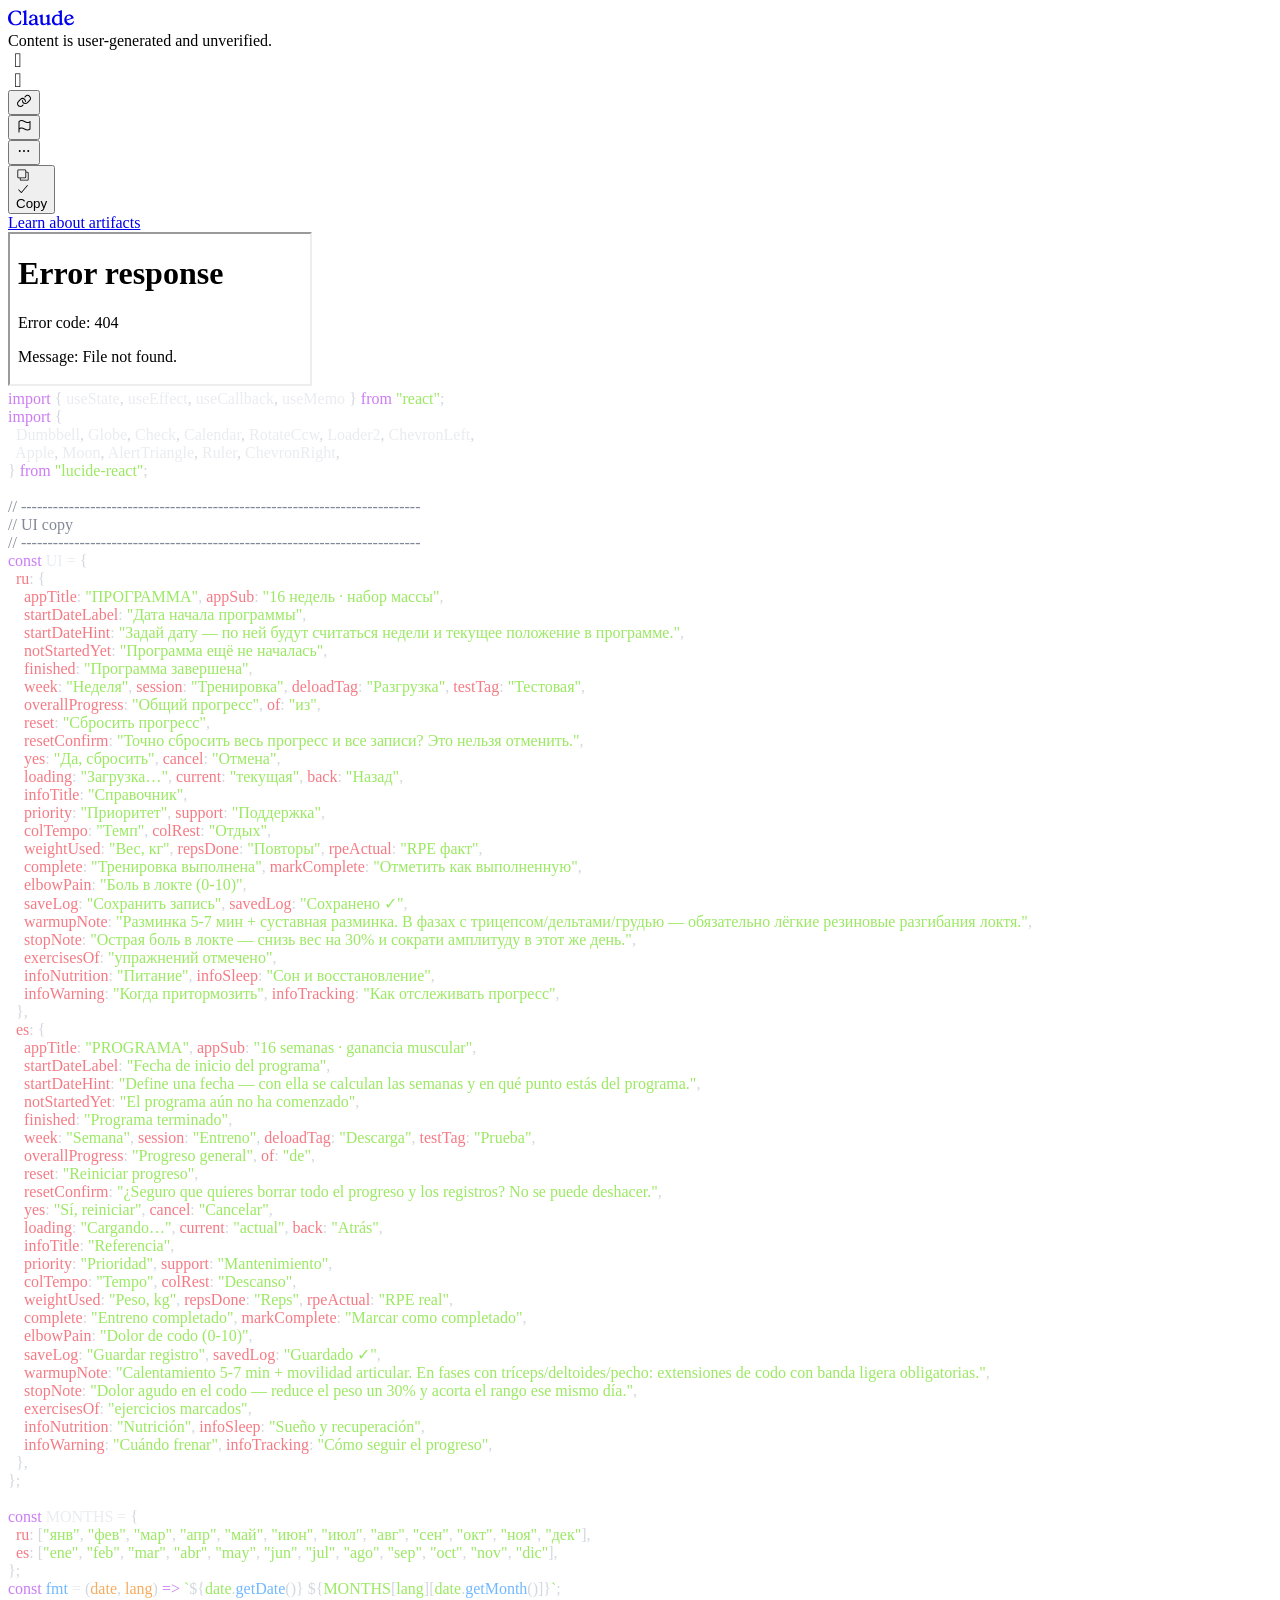
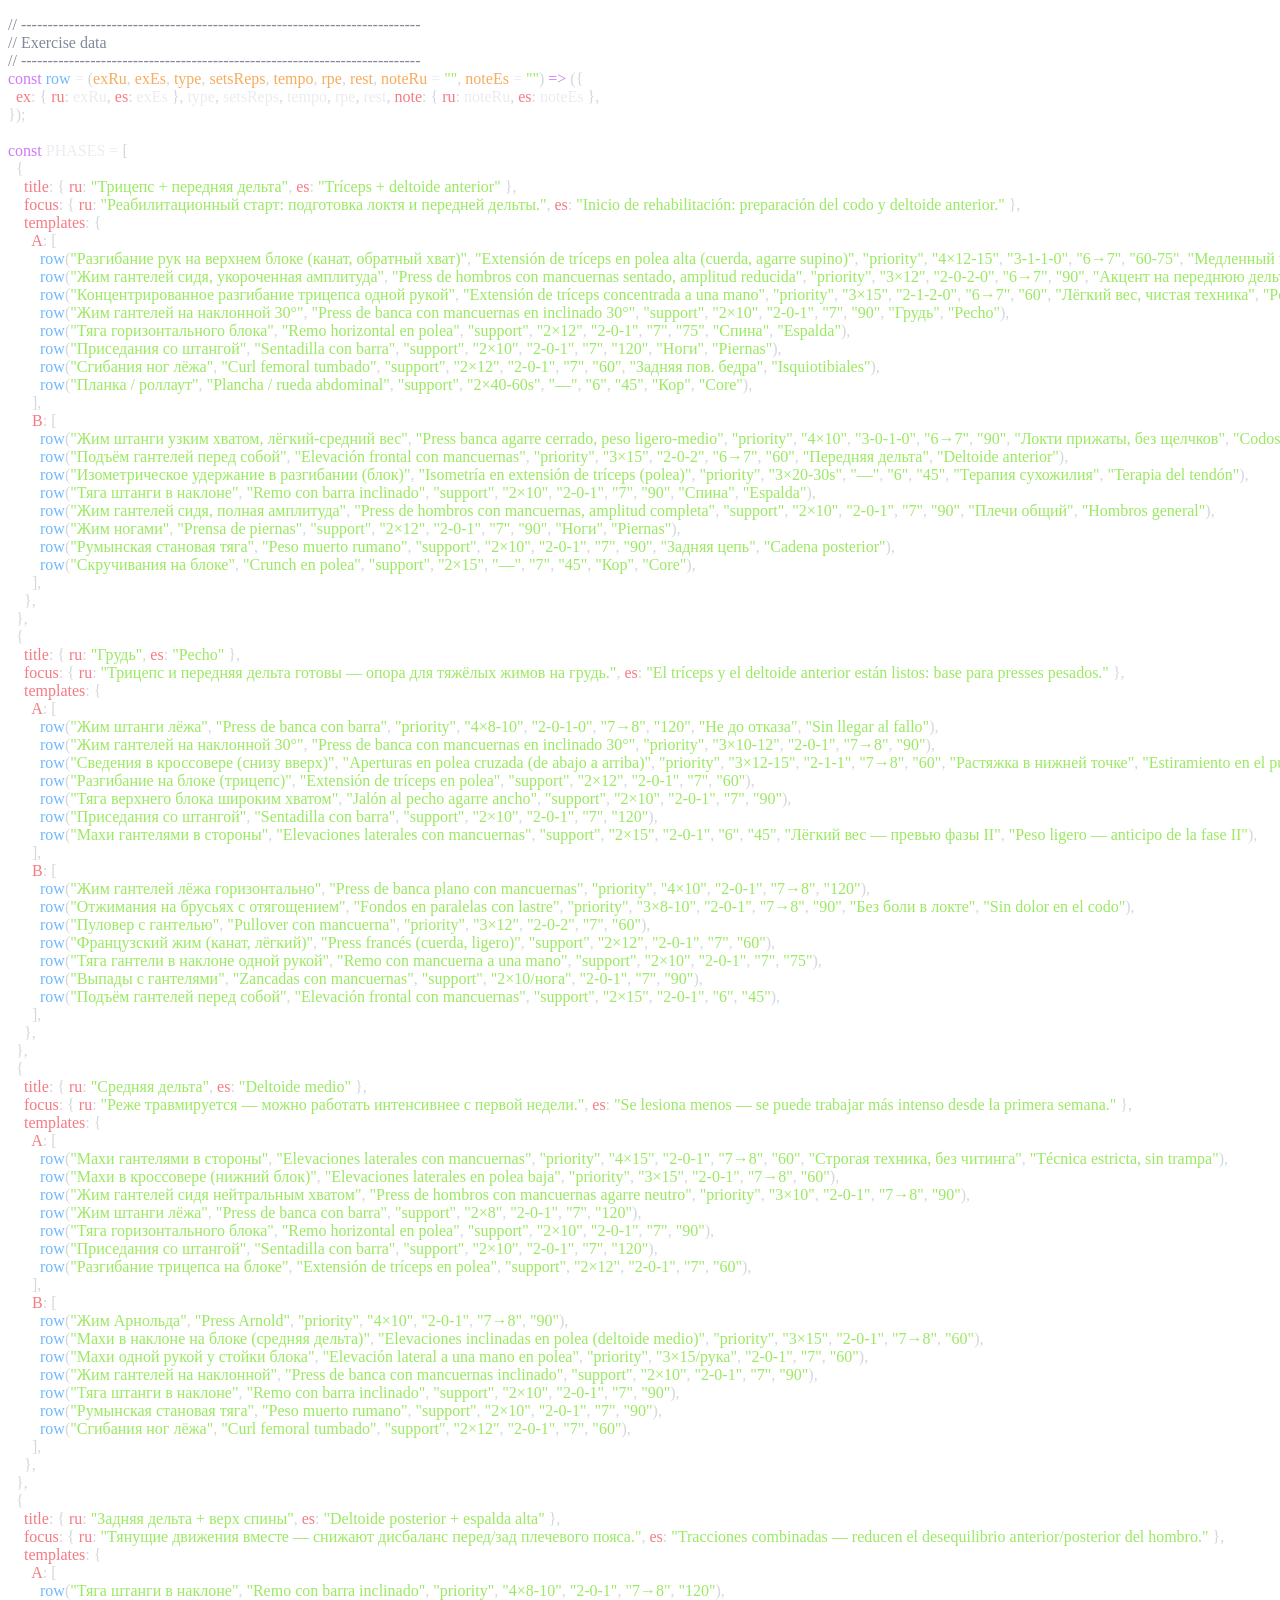
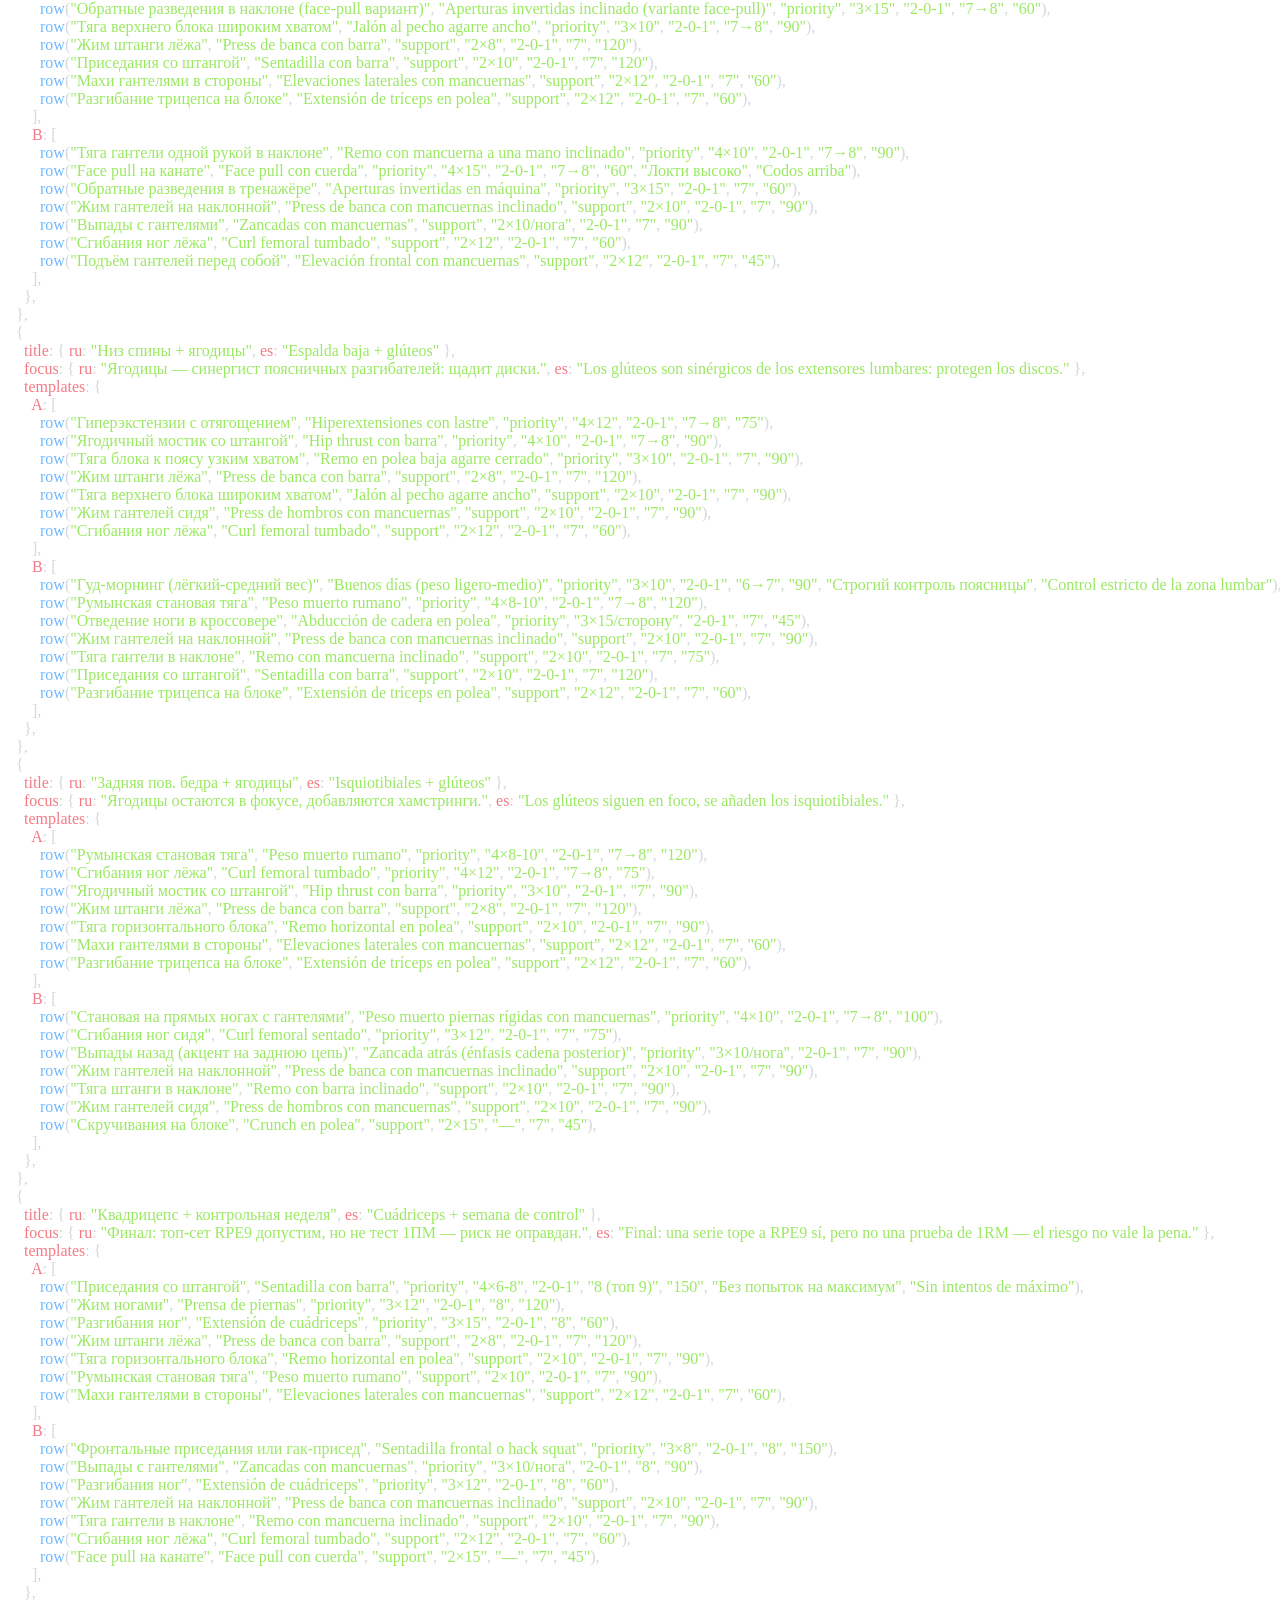
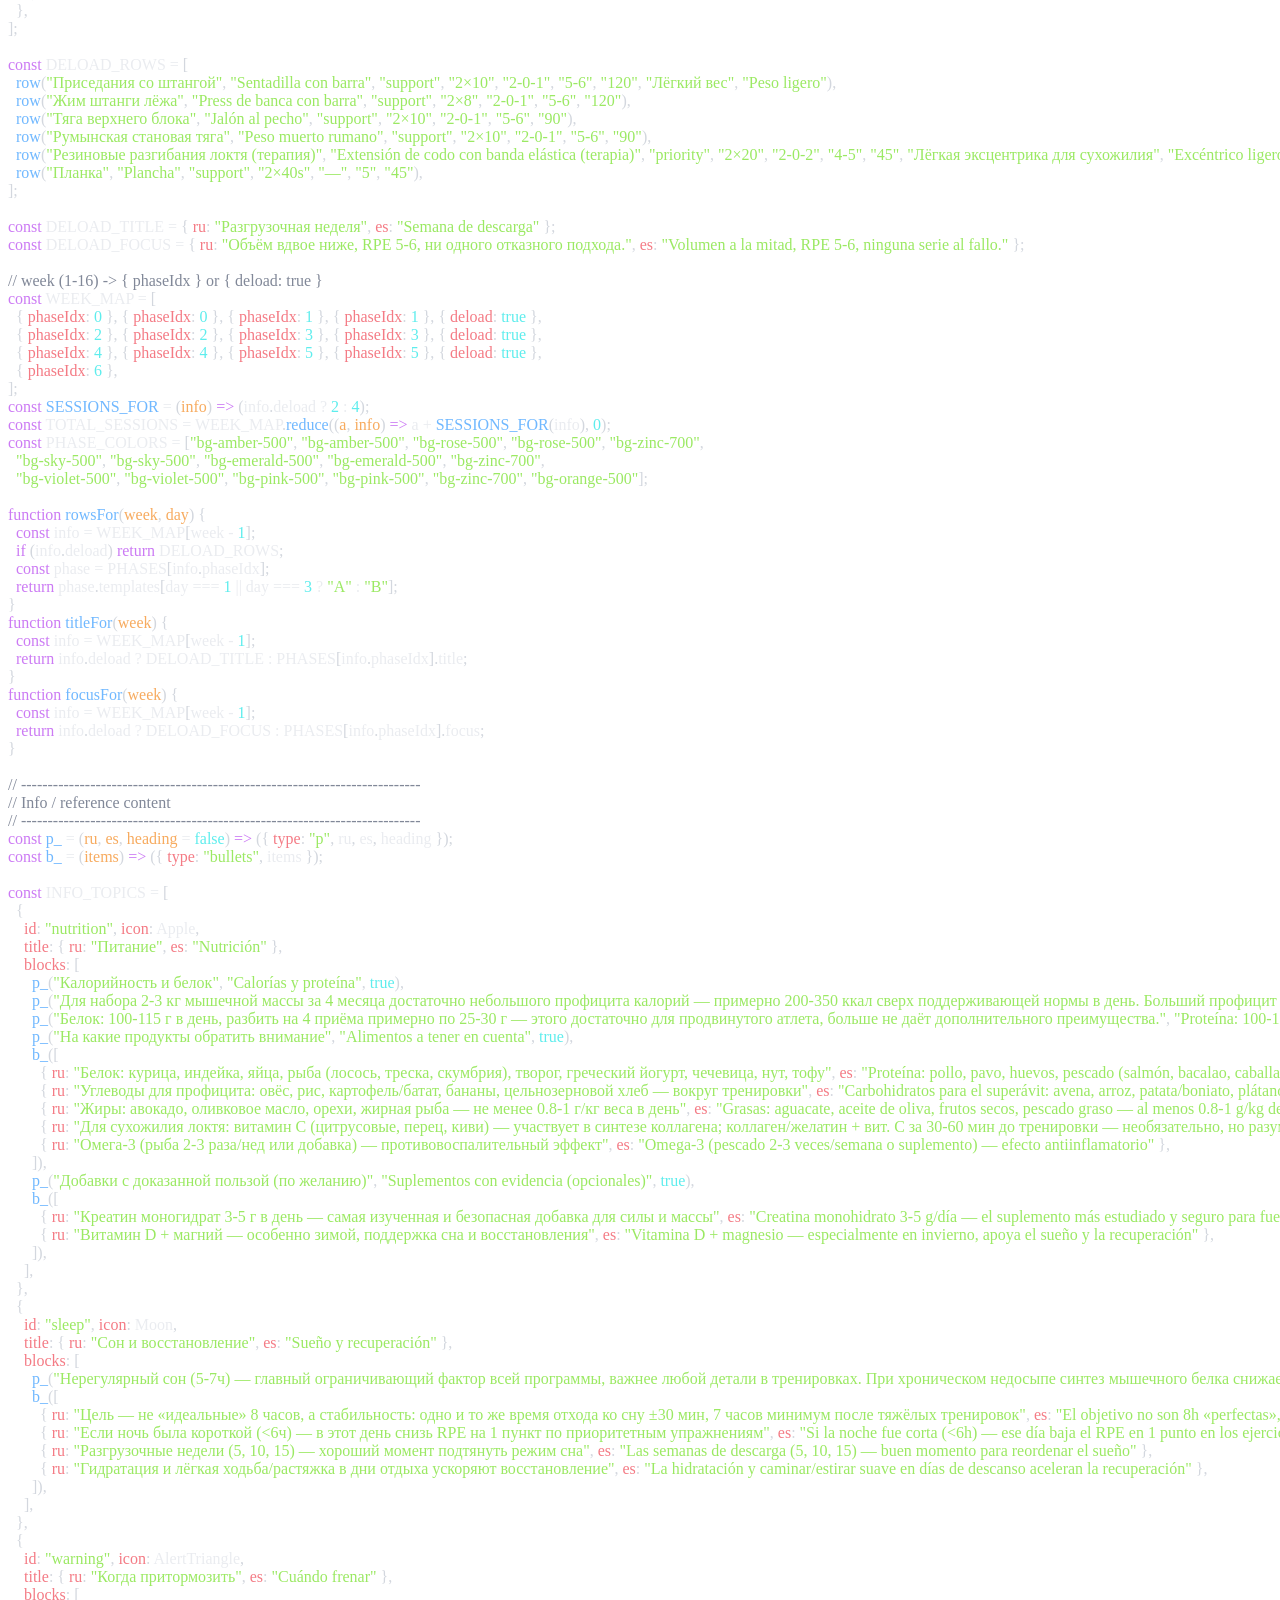
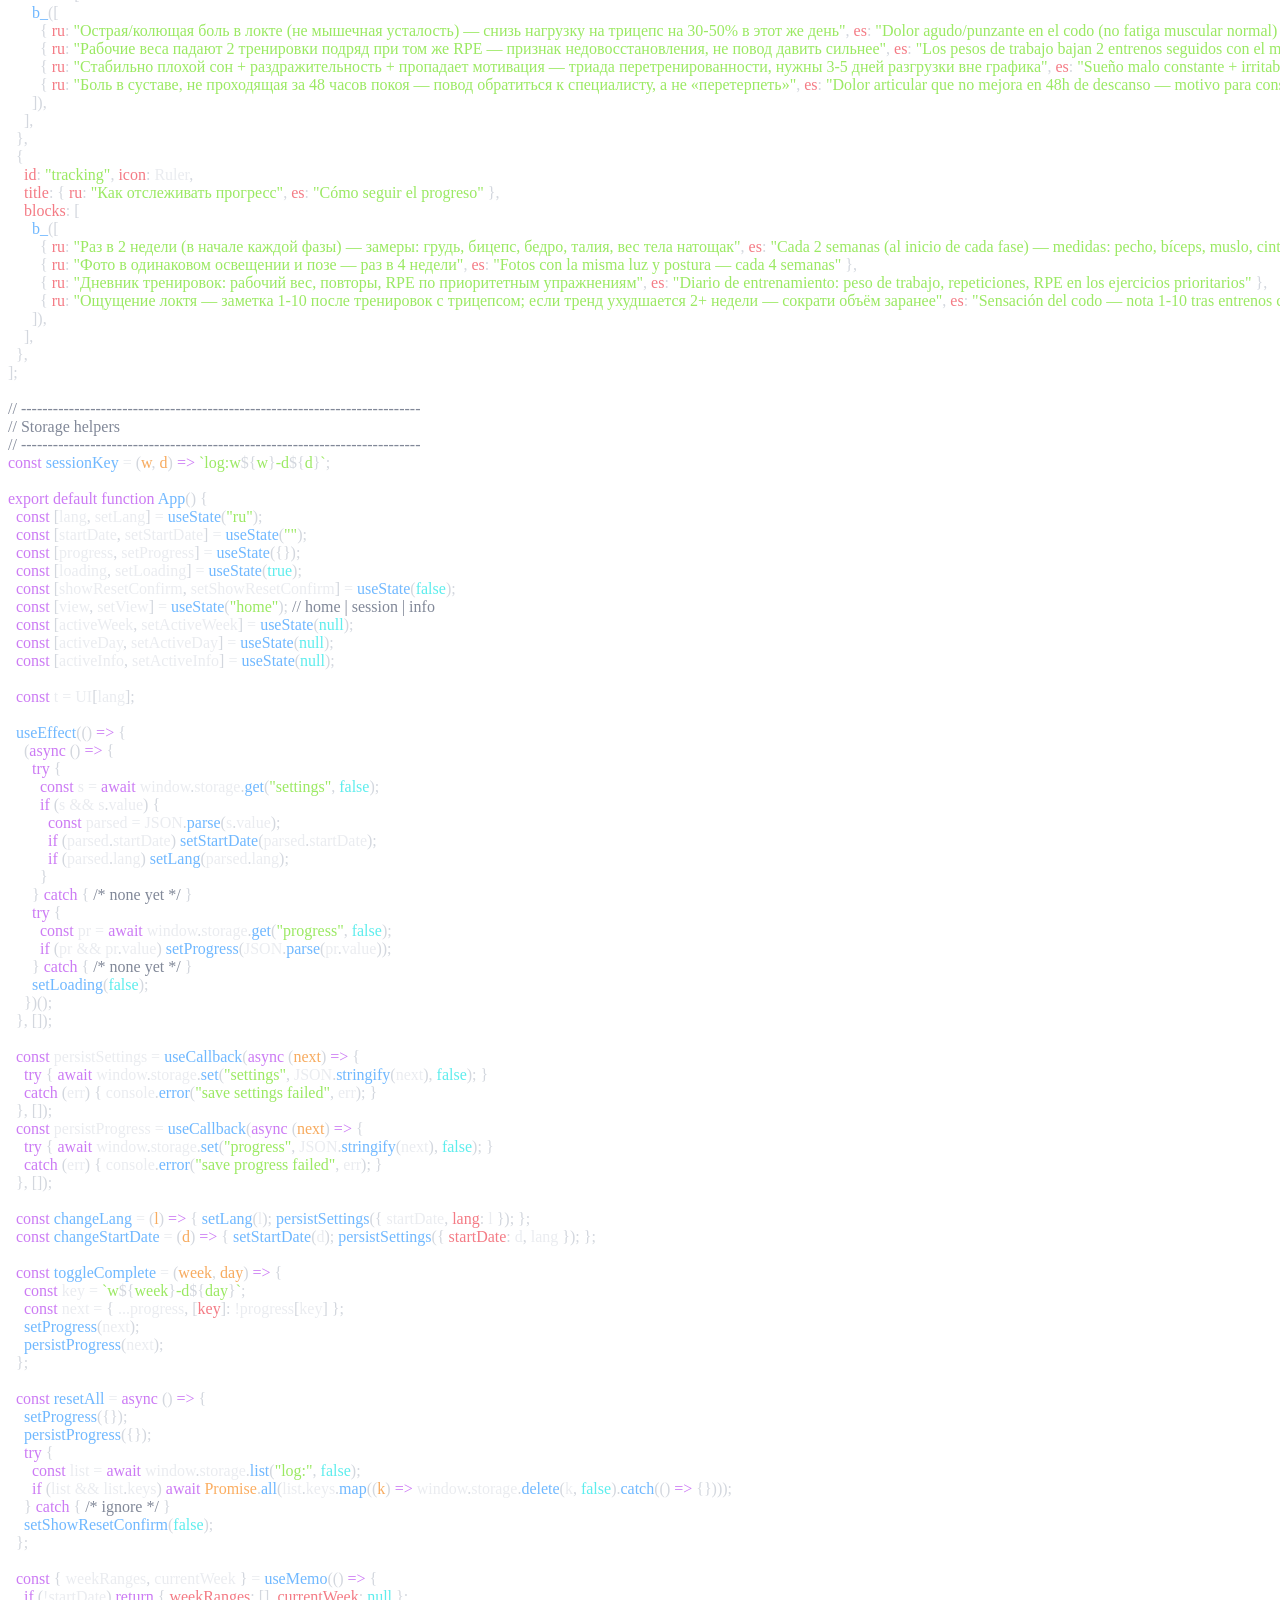
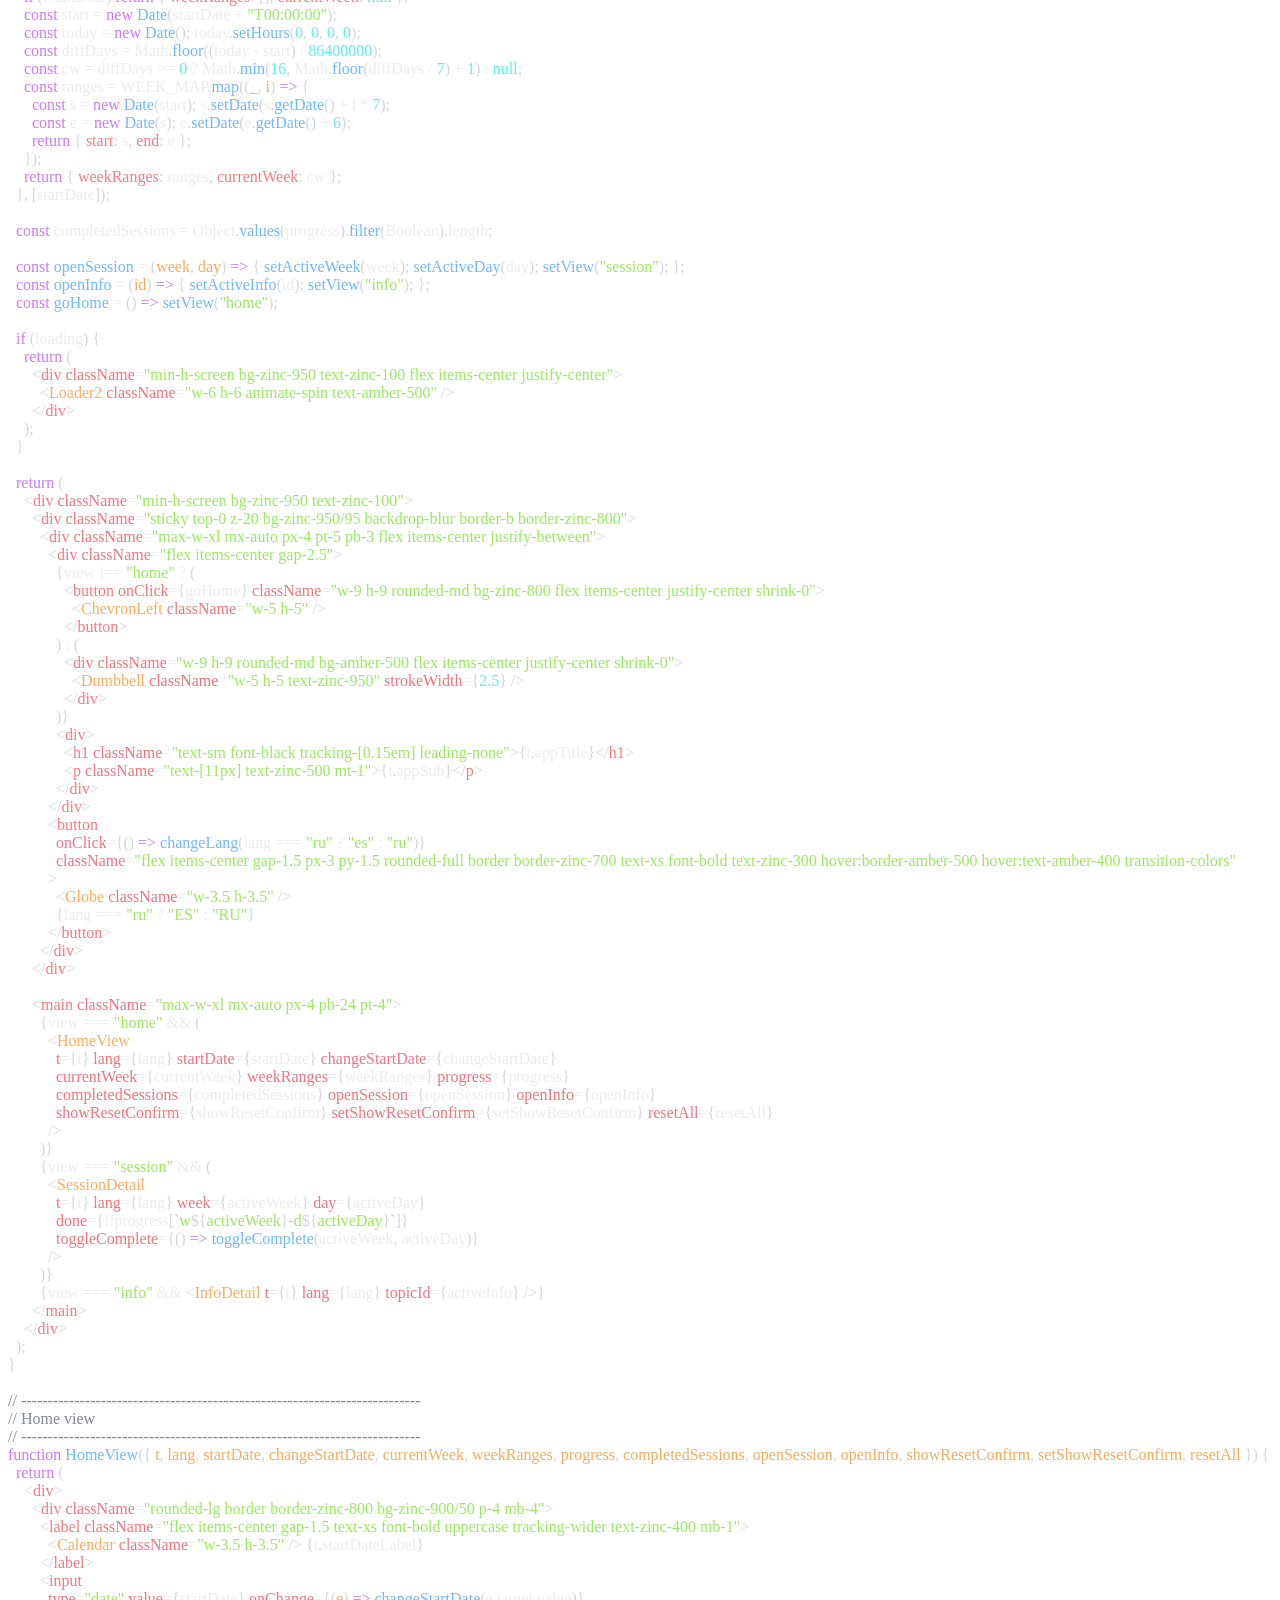
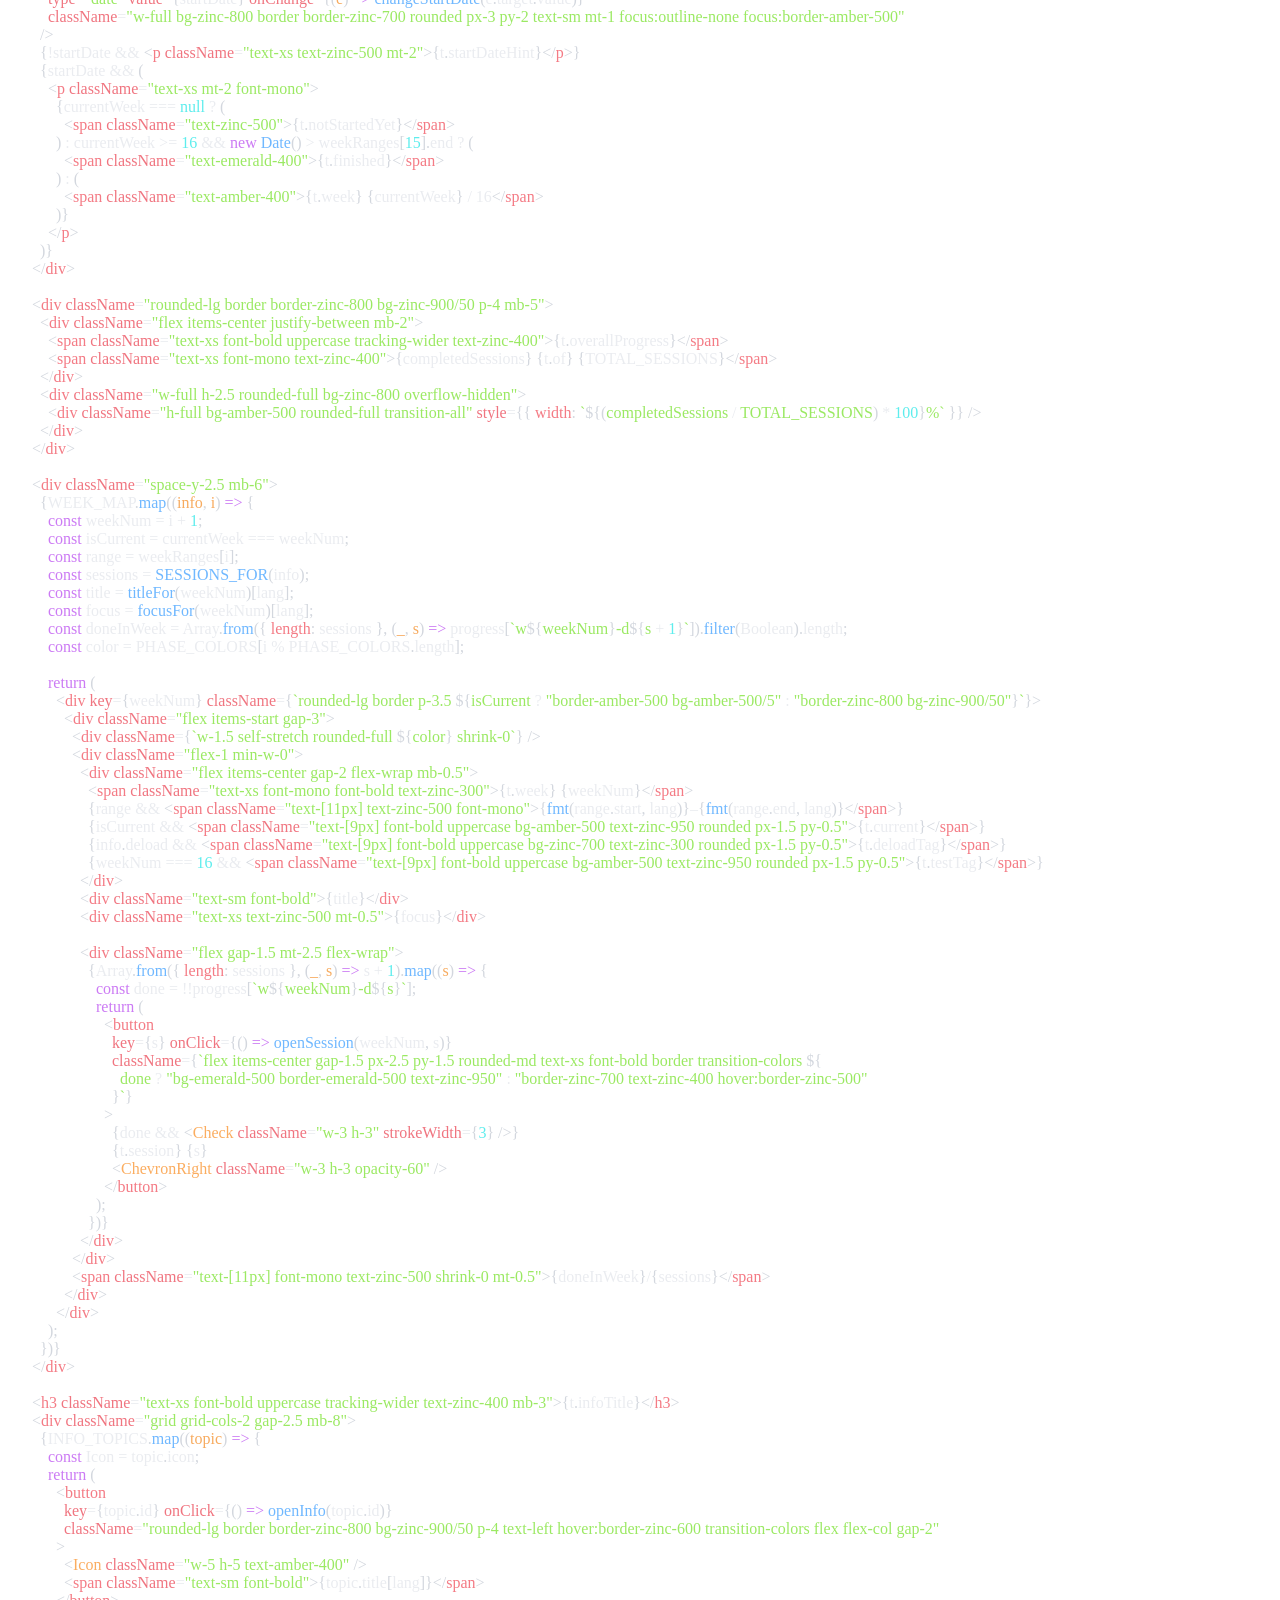
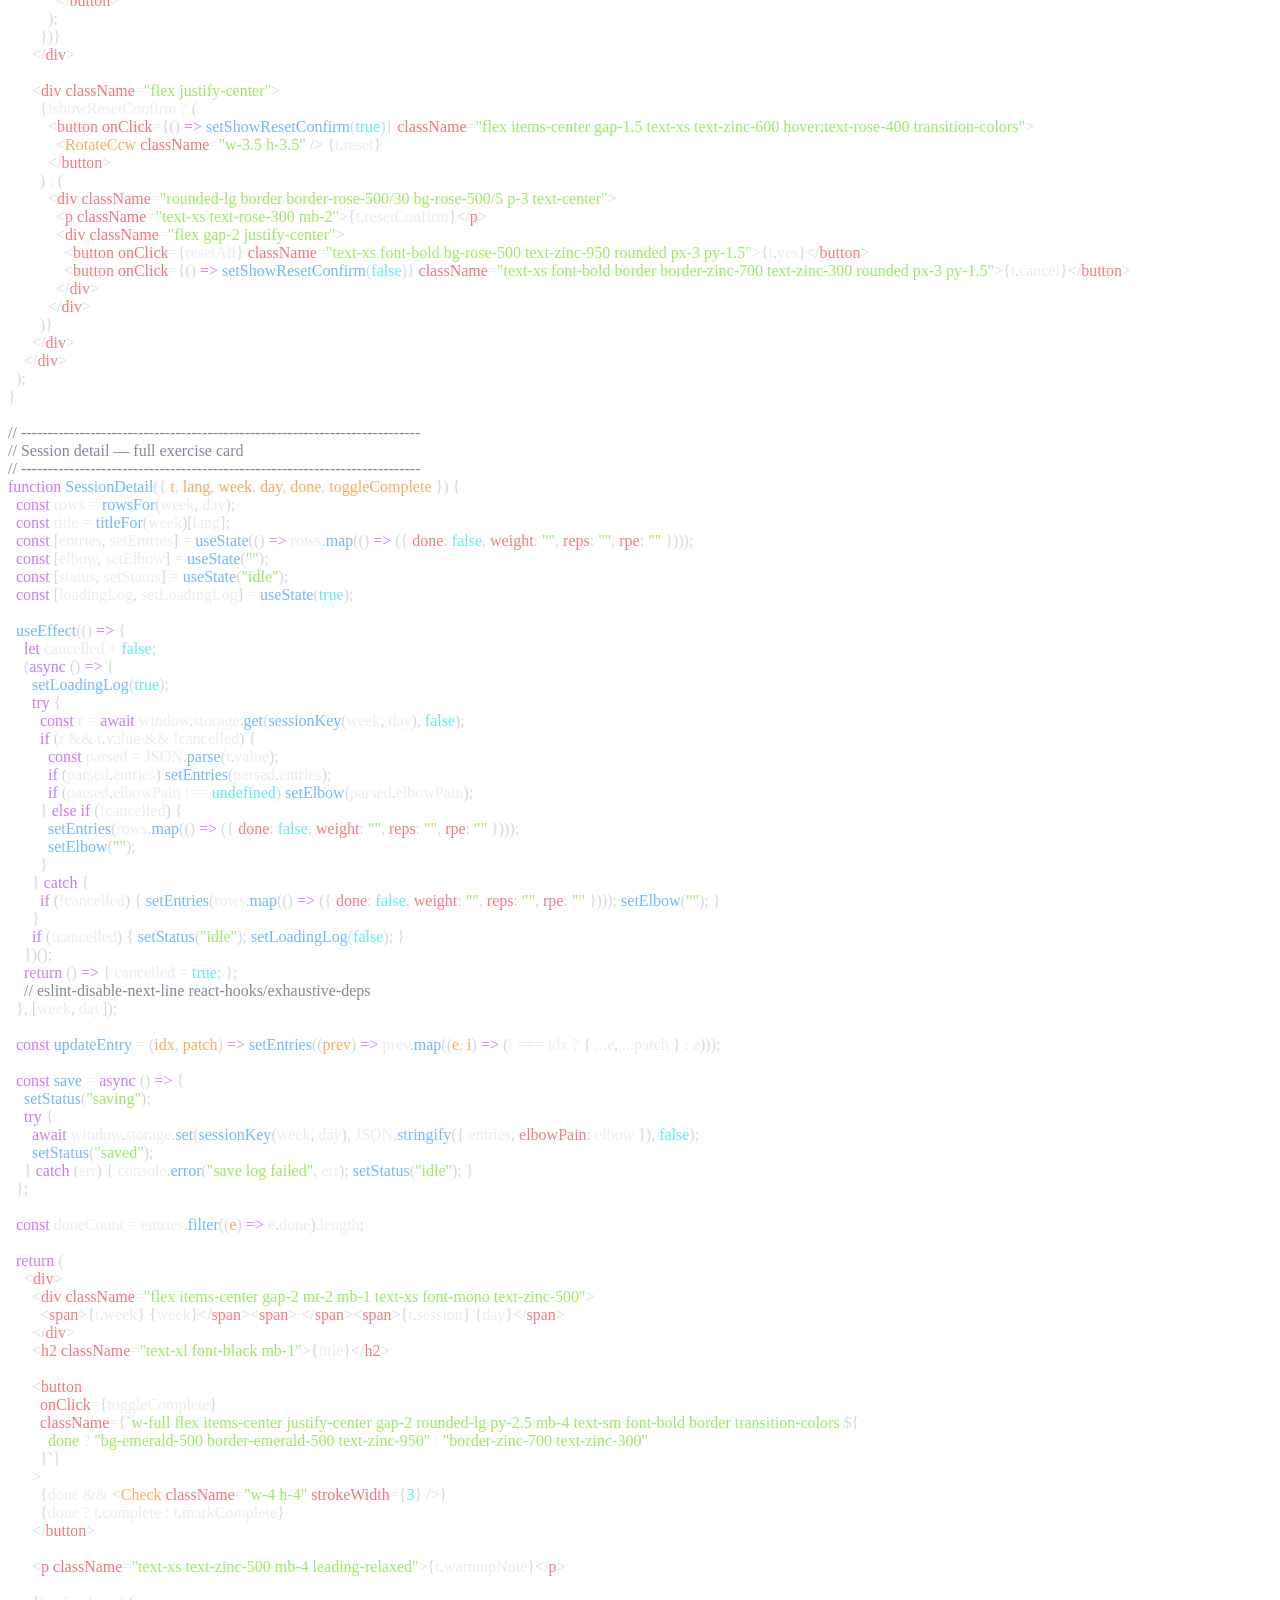
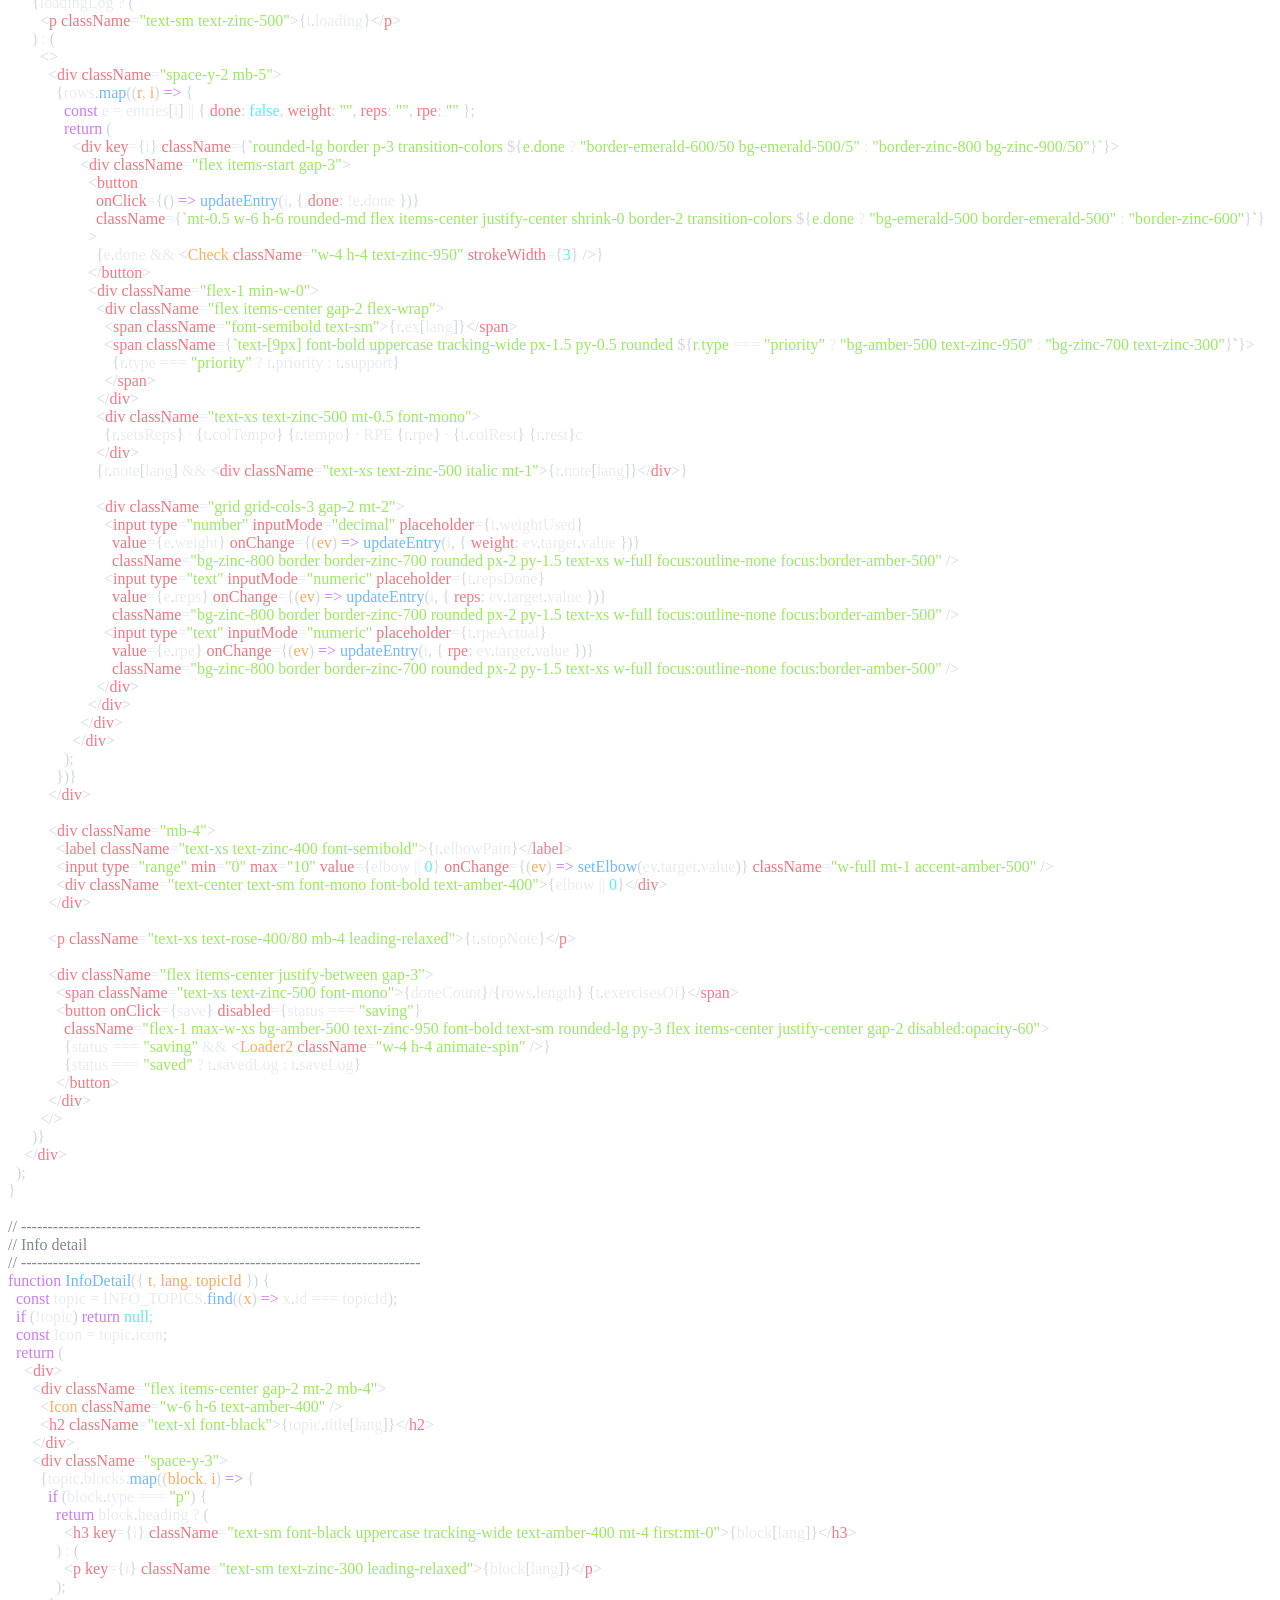
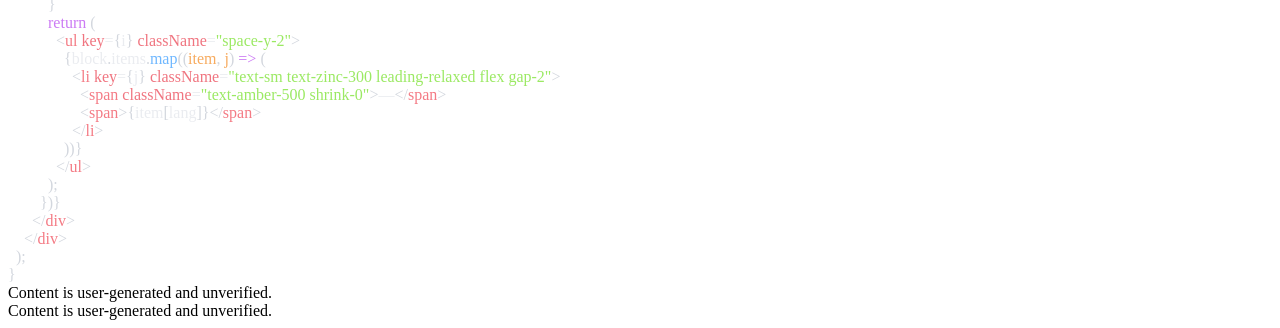
==== index.html @ f031e035 "Rename training-app.jsx - Claude.html to index.html" ====
<!DOCTYPE html>
<!-- saved from url=(0071)https://claude.ai/public/artifacts/2c308af2-32bf-4fc0-a40e-365beb1453fa -->
<html data-build-id="40e2678326" data-git-hash="40e26783264a1e7026cea78423bf1ae886e77f60" data-build-timestamp="1786565438" data-version="1.0.0" data-env="" data-color-version="v2" lang="en-US" data-theme="claude" data-mode="dark" data-density="comfortable" class="cds-root h-screen antialiased scroll-smooth" style="--launch-drawer-width: 0px; --font-user-message: var(--font-sans-serif); --font-claude-response: var(--font-serif);" data-window-blurred=""><head data-ion-ip-country="ES"><meta http-equiv="Content-Type" content="text/html; charset=UTF-8"><meta property="og:title" content="Claude Artifact"><meta name="twitter:title" content="Claude Artifact"><meta property="og:description" content="Try out Artifacts created by Claude users"><meta name="twitter:description" content="Try out Artifacts created by Claude users"><link rel="preconnect" href="https://assets-proxy.anthropic.com/" crossorigin=""><link rel="dns-prefetch" href="https://assets-proxy.anthropic.com/"><meta name="viewport" content="width=device-width,initial-scale=1,viewport-fit=cover"><title>training-app.jsx - Claude</title><meta name="apple-itunes-app" content="app-id=6473753684"><meta property="og:type" content="website"><meta property="og:site_name" content="Claude"><meta property="og:image" content="https://claude.ai/images/claude_ogimage.png"><meta property="og:image:width" content="1200"><meta property="og:image:height" content="630"><meta name="twitter:card" content="summary_large_image"><link rel="icon" type="image/svg+xml" href="https://assets-proxy.anthropic.com/claude-ai/v2/assets/v1/cd02a42d9-Vq_H3mgS.svg"><link rel="icon" type="image/png" sizes="32x32" href="https://assets-proxy.anthropic.com/claude-ai/v2/assets/v1/ce67964e7-CAX1bqSh.png"><link rel="icon" type="image/png" sizes="16x16" href="https://assets-proxy.anthropic.com/claude-ai/v2/assets/v1/c03e51811-DebilQLI.png"><link rel="shortcut icon" href="https://claude.ai/favicon.ico"><link rel="apple-touch-icon" href="https://assets-proxy.anthropic.com/claude-ai/v2/assets/v1/c129d018a-jJjJELY8.png"><link rel="apple-touch-startup-image" href="https://claude.ai/images/claude_app_icon.png"><link rel="manifest" href="https://claude.ai/manifest.json"><meta name="mobile-web-app-capable" content="yes"><link rel="preload" href="https://assets-proxy.anthropic.com/claude-ai/v2/assets/v1/cc27851ad-DDVos-BJ.woff2" as="font" type="font/woff2" crossorigin=""><link rel="preload" href="https://assets-proxy.anthropic.com/claude-ai/v2/assets/v1/c66fc489e-2VcCjn5t.woff2" as="font" type="font/woff2" crossorigin=""><link rel="preload" href="https://assets-proxy.anthropic.com/claude-ai/v2/assets/v1/c0f671921-Bsr0Prwr.woff2" as="font" type="font/woff2" crossorigin=""><style>html.cds-root{--cds-page-bg:var(--cds-surface-1)}</style><script nonce="">void 0===globalThis.process&&(globalThis.process={env:{},cwd:function(){return"/"}}),void 0===globalThis.global&&(globalThis.global=globalThis),"function"!=typeof URL.parse&&(URL.parse=function(n,o){try{return new URL(n,o)}catch(n){return null}}),"function"!=typeof URL.canParse&&(URL.canParse=function(n,o){try{return new URL(n,o),!0}catch(n){return!1}})</script><script type="application/ld+json" nonce="">{
        "@context": "https://schema.org",
        "@graph": [
          {
            "@type": "WebSite",
            "name": "Claude",
            "alternateName": ["Claude.ai", "Claude by Anthropic"],
            "url": "https://claude.com"
          },
          {
            "@type": "Organization",
            "name": "Anthropic",
            "url": "https://www.anthropic.com",
            "logo": "https://claude.ai/images/claude_ogimage.png",
            "sameAs": [
              "https://x.com/AnthropicAI",
              "https://www.linkedin.com/company/anthropic",
              "https://www.youtube.com/@anthropic-ai"
            ]
          }
        ]
      }</script><script nonce="">"use strict";!function(){try{performance.mark?.("rq_cache:preload_start");let e="keyval-store",r="keyval",o="react-query-cache",t=new Promise(t=>{if(!window.indexedDB)return void t(void 0);let a=indexedDB.open(e);a.onupgradeneeded=()=>{a.transaction?.abort()},a.onerror=()=>t(void 0),a.onsuccess=()=>{let c=a.result;if(!c.objectStoreNames.contains(r))return c.close(),indexedDB.deleteDatabase(e),void t(void 0);try{let e=c.transaction(r,"readonly").objectStore(r).get(o);e.onerror=()=>{c.close(),t(void 0)},e.onsuccess=()=>{c.close(),window.__PRELOADED_IDB_CACHE_RESULT__=e.result,t(e.result)}}catch{c.close(),t(void 0)}}});window.__PRELOADED_IDB_CACHE__=t,performance.measure?.("rq_cache:preload_exec",{start:"rq_cache:preload_start"})}catch{}}()</script><script nonce="">"use strict";(()=>{function t(t){let e=t+"=";for(let t of document.cookie.split(";")){let o=t.trim();if(o.startsWith(e))try{return decodeURIComponent(o.slice(e.length))}catch{return}}}try{if("/"===location.pathname&&(t("sessionKeyLC")??t("sessionKeyV3LC"))){let e=t("static-composer-on-load");("marlin"===e||"classic"===e)&&(history.replaceState(history.state,"","/new"+location.search+location.hash),"/new"===location.pathname&&performance.mark?.("claude:root_path_rewritten"))}}catch{}})()</script><script nonce="">"use strict";(()=>{function t(t){let e=t+"=";for(let t of document.cookie.split(";")){let n=t.trim();if(n.startsWith(e))try{return decodeURIComponent(n.slice(e.length))}catch{return}}}function e(t){if(0===t.length)return t;let e=t.replace(/[^\x20-\x7E]/g,"").trim();return e.length>0?e:"invalid"}var n=/^[0-9a-f]{8}-[0-9a-f]{4}-[0-9a-f]{4}-[0-9a-f]{4}-[0-9a-f]{12}$/i,r=/^[a-zA-Z]{2,3}(-[a-zA-Z0-9]{2,8}){0,3}$/;var a=/[?&]platform=([^&#]*)/,o=/[?&]appVersion=([^&#]*)/,i=/^[0-9A-Za-z][0-9A-Za-z.+-]{0,63}$/;function s(t,e){let n=e.exec(t);if(null===n)return null;try{return decodeURIComponent(n[1])}catch{return null}}try{if(window.__SKIP_BOOTSTRAP_PRELOAD__)throw new Error;if(function(){if(!window.location.pathname.startsWith("/mobile/mcp-app-runtime/"))return!1;let t=s(window.location.search,a);if("ios"!==t&&"android"!==t)return!1;let e=s(window.location.search,o);return null!==e&&i.test(e)}())throw window.__BOOTSTRAP_PRELOAD__={wrapperSkip:!0},new Error;performance.mark?.("bootstrap:preload_start");let{path:c,headers:l}=function(a={}){let o=a.apiPrefix??"/edge-api",i=navigator.userAgent.toLowerCase(),s=(i.indexOf("claude/")>=0||i.indexOf("claudenest/")>=0||i.indexOf("claudegov/")>=0)&&!!window.claudeAppBindings,c=t("lastActiveOrg"),l=t("sessionKeyLC")??t("sessionKeyV3LC"),d=!a.skipOrgPath&&l&&c&&n.test(c)?c:void 0,p="?statsig_hashing_algorithm=djb2&growthbook_format=sdk"+(s?"":"&include_system_prompts=false"),u=d?o+"/bootstrap/"+d+"/app_start"+p:o+"/bootstrap"+p,h=document.documentElement.dataset,f={"anthropic-client-sha":h.gitHash??"unknown","anthropic-client-version":h.version??"unknown","anthropic-client-build":h.buildTimestamp??"unknown","anthropic-device-id":e(t("anthropic-device-id")??"unknown"),"anthropic-client-platform":s?"desktop_app":"web_claude_ai"},_=function(t){let e=t.length>=2&&t.startsWith('"')&&t.endsWith('"')?t.slice(1,-1):t;return/^[a-zA-Z0-9_.-]{1,128}$/.test(e)?e:void 0}(t("ajs_anonymous_id")??"");_&&(f["anthropic-anonymous-id"]=_);let m=t("activitySessionId");m&&(f["x-activity-session-id"]=e(m));let w=function(){try{let t=localStorage.getItem("spa:locale");return t&&r.test(t)?t:void 0}catch{return}}();return w&&(f["accept-language"]=w),{path:u,headers:f}}(),d=fetch(c,{credentials:"include",headers:l});window.__BOOTSTRAP_PRELOAD__={promise:d,path:c};let p=t=>performance.mark?.("bootstrap:preload_response",{detail:{ok:t}});d.then(t=>p(t.ok),()=>p(!1)).catch(()=>{}),performance.measure?.("bootstrap:preload_exec",{start:"bootstrap:preload_start"})}catch{}})()</script><script nonce="">"use strict";(()=>{var e="en-US",t=["en-US","de-DE","fr-FR","ko-KR","ja-JP","es-419","es-ES","it-IT","hi-IN","pt-BR","id-ID"];try{if(window.__SKIP_I18N_CATALOG_PRELOAD__)throw new Error;if(!function(){try{return"1"===localStorage.getItem("spa:i18nEarlyCatalog")}catch{return!1}}())throw new Error;let r=function(){let r=null;try{r=localStorage.getItem("spa:locale")}catch{r=null}return function(r,o=t){let n=new Map;for(let e of o){let t=e.toLowerCase();n.set(t,e);let r=t.split("-")[0];n.has(r)||n.set(r,e)}for(let e of r)if(e){let t=e.toLowerCase(),r=n.get(t);if(void 0!==r)return r;let o=t.split("-")[0],a=o.length?n.get(o):void 0;if(void 0!==a)return a}return e}([r,...navigator.languages])}();if(r===e)throw new Error;performance.mark?.("i18n:catalog_preload_start");let o=function(e){let t=encodeURIComponent(e);return{base:"/i18n/"+t+".json",dynamic:"/i18n/dynamic/"+t+".json",overrides:"/i18n/"+t+".overrides.json"}}(r),n={};for(let e of[o.base,o.dynamic,o.overrides]){let t=fetch(e);t.catch(()=>{}),n[e]=t}let a={locale:r,responses:n};window.__I18N_CATALOG_PRELOAD__=a,performance.measure?.("i18n:catalog_preload_exec",{start:"i18n:catalog_preload_start"})}catch{}})()</script><script nonce="">"use strict";(()=>{var e=200,t=420;function i(i){return Math.min(t,Math.max(e,i))}var r={collapsed:!1,sidebarWidth:288};function a(e,t){return null==e?t:"true"===e}function n(e,t){return e&&t}function d(e,t){let i=e.split(";");for(let e=0;e<i.length;e++){let[r,a]=i[e].trim().split("=");if(r===t)try{return decodeURIComponent(a)}catch{return null}}return null}var o="data-sidebar-chrome";try{if("/new"===window.location.pathname){let e=/claude(nest|gov)?\/[^ ]/i.test(navigator.userAgent)&&!!window.claudeAppBindings,t=window.localStorage,s=window.innerWidth,l=function(e){if(function(e){return!(!e.devPinAllowed||null===e.chorusDevPin||"0"===e.chorusDevPin)||"1"===e.unifiedLatch}(e)||e.isDesktopApp){let{collapsed:t,sidebarWidth:a}=function(e){if(null===e)return r;try{let t=JSON.parse(e);if("object"!=typeof t||null===t)return r;let a=t.state;if("object"!=typeof a||null===a)return r;let n=a;return{collapsed:!!n.collapsed,sidebarWidth:"number"==typeof n.sidebarWidth?i(n.sidebarWidth):r.sidebarWidth}}catch{return r}}(e.dframeStoreRaw),n=!t&&e.viewportWidth>700;return{chrome:"rail",showSidebar:n,sidebarWidth:n?a:null}}return{chrome:"classic",showSidebar:n(a(e.sidebarVisibleOnLoadCookie,e.classicCookieDefault),a(e.sidebarPinnedCookie,e.classicCookieDefault))&&e.viewportWidth>1023,sidebarWidth:null}}({devPinAllowed:!1,chorusDevPin:null,isDesktopApp:e,unifiedLatch:t.getItem("ion-atoll-latch"),dframeStoreRaw:t.getItem("dframe-store"),sidebarPinnedCookie:d(document.cookie,"user-sidebar-pinned"),sidebarVisibleOnLoadCookie:d(document.cookie,"user-sidebar-visible-on-load"),classicCookieDefault:e,viewportWidth:s}),u=document.documentElement;u.setAttribute("data-sidebar-chrome-preference",l.chrome),e&&u.setAttribute("data-sidebar-desktop-app",""),"1"===t.getItem("app-switcher-wordmark-latch")&&u.setAttribute("data-sidebar-app-switcher",""),u.setAttribute("data-prepaint-viewport-width",String(s)),u.setAttribute("data-prepaint-viewport-height",String(window.innerHeight)),l.showSidebar?(u.setAttribute(o,l.chrome),null!==l.sidebarWidth&&(u.setAttribute("data-sidebar-width",String(l.sidebarWidth)),u.style.setProperty("--static-sidebar-width",l.sidebarWidth+"px"),u.setAttribute("data-sidebar-wordmark-size",String(function(e){let t=e-16;return t<=196?15:t<=214?17:20}(l.sidebarWidth))))):u.setAttribute(o,"none")}}catch{}})()</script><script type="application/json" id="static-composer-greeting-translations" nonce="">{"en-US":"You’re here!","de-DE":"Du bist da!","fr-FR":"Vous voilà !","ko-KR":"안녕하세요!","ja-JP":"ようこそ！","es-419":"¡Aquí estás!","es-ES":"¡Ya estás aquí!","it-IT":"Eccoti!","hi-IN":"नमस्ते!","pt-BR":"Que bom ter você aqui!","id-ID":"Halo, kamu!"}</script><link rel="stylesheet" crossorigin="" href="./training-app.jsx - Claude_files/shared-frame-BQzioirN.css"><link rel="stylesheet" crossorigin="" href="./training-app.jsx - Claude_files/shared-styles-BMEh9Q-k.css"><link rel="stylesheet" crossorigin="" href="./training-app.jsx - Claude_files/c6a992d55-DKp0DRuM.css"><script type="module" crossorigin="" src="./training-app.jsx - Claude_files/index-Do7Ouh6O.js.download" nonce=""></script><link rel="modulepreload" crossorigin="" href="https://assets-proxy.anthropic.com/claude-ai/v2/assets/v1/rolldown-runtime-iuO8RvI4.js"><link rel="modulepreload" crossorigin="" href="https://assets-proxy.anthropic.com/claude-ai/v2/assets/v1/vendor-zod-CyvpgZlC.js"><link rel="modulepreload" crossorigin="" href="https://assets-proxy.anthropic.com/claude-ai/v2/assets/v1/preload-helper-ClIcRS_O.js"><link rel="modulepreload" crossorigin="" href="https://assets-proxy.anthropic.com/claude-ai/v2/assets/v1/vendor-datadog-CpRjnp6C.js"><link rel="modulepreload" crossorigin="" href="https://assets-proxy.anthropic.com/claude-ai/v2/assets/v1/vendor-frame-lqE5BhM2.js"><link rel="modulepreload" crossorigin="" href="https://assets-proxy.anthropic.com/claude-ai/v2/assets/v1/vendor-query-xHIhD09E.js"><link rel="modulepreload" crossorigin="" href="https://assets-proxy.anthropic.com/claude-ai/v2/assets/v1/vendor-prosemirror-CAXbxWZ7.js"><link rel="modulepreload" crossorigin="" href="https://assets-proxy.anthropic.com/claude-ai/v2/assets/v1/vendor-tiptap-CwHIoXkd.js"><link rel="modulepreload" crossorigin="" href="https://assets-proxy.anthropic.com/claude-ai/v2/assets/v1/vendor-all-0-Bz0LraLy.js"><link rel="modulepreload" crossorigin="" href="https://assets-proxy.anthropic.com/claude-ai/v2/assets/v1/vendor-growthbook-CpbIkhlZ.js"><link rel="modulepreload" crossorigin="" href="https://assets-proxy.anthropic.com/claude-ai/v2/assets/v1/vendor-intl-CiC3JtcQ.js"><link rel="modulepreload" crossorigin="" href="https://assets-proxy.anthropic.com/claude-ai/v2/assets/v1/vendor-router-CM9nV6P5.js"><link rel="modulepreload" crossorigin="" href="https://assets-proxy.anthropic.com/claude-ai/v2/assets/v1/shared-0-Dk2sClVE.js"><link rel="modulepreload" crossorigin="" href="https://assets-proxy.anthropic.com/claude-ai/v2/assets/v1/vendor-luxon-CdNlmaOL.js"><link rel="modulepreload" crossorigin="" href="https://assets-proxy.anthropic.com/claude-ai/v2/assets/v1/shared-1-CClVrXjx.js"><link rel="modulepreload" crossorigin="" href="https://assets-proxy.anthropic.com/claude-ai/v2/assets/v1/shared-2-unLE79QC.js"><link rel="modulepreload" crossorigin="" href="https://assets-proxy.anthropic.com/claude-ai/v2/assets/v1/vendor-motion-7qTcS8Fy.js"><link rel="modulepreload" crossorigin="" href="https://assets-proxy.anthropic.com/claude-ai/v2/assets/v1/shared-frame-BptdMvug.js"><link rel="modulepreload" crossorigin="" href="https://assets-proxy.anthropic.com/claude-ai/v2/assets/v1/vendor-base-ui-ClhiVaZl.js"><link rel="modulepreload" crossorigin="" href="https://assets-proxy.anthropic.com/claude-ai/v2/assets/v1/vendor-icons-CGib-lLn.js"><link rel="modulepreload" crossorigin="" href="https://assets-proxy.anthropic.com/claude-ai/v2/assets/v1/shared-3-BY5nGs60.js"><link rel="modulepreload" crossorigin="" href="https://assets-proxy.anthropic.com/claude-ai/v2/assets/v1/vendor-infra-BLL7hsP3.js"><link rel="modulepreload" crossorigin="" href="https://assets-proxy.anthropic.com/claude-ai/v2/assets/v1/vendor-radix-CaQzlKw1.js"><link rel="modulepreload" crossorigin="" href="https://assets-proxy.anthropic.com/claude-ai/v2/assets/v1/shared-styles-Bxn4a-7x.js"><link rel="modulepreload" crossorigin="" href="https://assets-proxy.anthropic.com/claude-ai/v2/assets/v1/vendor-utils-DqliYCDg.js"><link rel="modulepreload" crossorigin="" href="https://assets-proxy.anthropic.com/claude-ai/v2/assets/v1/shared-4-CzryoWwt.js"><link rel="modulepreload" crossorigin="" href="https://assets-proxy.anthropic.com/claude-ai/v2/assets/v1/shared-5-BiEAPYRz.js"><link rel="modulepreload" crossorigin="" href="https://assets-proxy.anthropic.com/claude-ai/v2/assets/v1/vendor-dnd-CwWJfVYL.js"><link rel="modulepreload" crossorigin="" href="https://assets-proxy.anthropic.com/claude-ai/v2/assets/v1/c79901f9f-U-6yYFXL.js"><link rel="modulepreload" crossorigin="" href="https://assets-proxy.anthropic.com/claude-ai/v2/assets/v1/shared-6-H0GfCKYs.js"><link rel="modulepreload" crossorigin="" href="https://assets-proxy.anthropic.com/claude-ai/v2/assets/v1/vendor-markdown-CATaws7c.js"><link rel="modulepreload" crossorigin="" href="https://assets-proxy.anthropic.com/claude-ai/v2/assets/v1/shared-7-BW_UzOMi.js"><link rel="modulepreload" crossorigin="" href="https://assets-proxy.anthropic.com/claude-ai/v2/assets/v1/shared-8-3m7X5Ee6.js"><link rel="modulepreload" crossorigin="" href="https://assets-proxy.anthropic.com/claude-ai/v2/assets/v1/shared-9-zrDOPmW0.js"><link rel="modulepreload" crossorigin="" href="https://assets-proxy.anthropic.com/claude-ai/v2/assets/v1/shared-10-BSIjtAyS.js"><link rel="modulepreload" crossorigin="" href="https://assets-proxy.anthropic.com/claude-ai/v2/assets/v1/shared-11-CPGS0y_8.js"><link rel="modulepreload" crossorigin="" href="https://assets-proxy.anthropic.com/claude-ai/v2/assets/v1/shared-12-B89Tafpw.js"><link rel="modulepreload" crossorigin="" href="https://assets-proxy.anthropic.com/claude-ai/v2/assets/v1/shared-13-DuEsRcfe.js"><link rel="modulepreload" crossorigin="" href="https://assets-proxy.anthropic.com/claude-ai/v2/assets/v1/shared-14-B5x_IkTu.js"><link rel="modulepreload" crossorigin="" href="https://assets-proxy.anthropic.com/claude-ai/v2/assets/v1/shared-15-DjKZ0PT8.js"><link rel="modulepreload" crossorigin="" href="https://assets-proxy.anthropic.com/claude-ai/v2/assets/v1/shared-16-DcJdj3Ob.js"><link rel="stylesheet" crossorigin="" href="./training-app.jsx - Claude_files/cf1a02a1a-tPKvzhUL.css"><meta name="x-route-title" data-router-head="" data-intended-title="Claude"><meta name="description" content="Claude is Anthropic&#39;s AI, built for problem solvers. Tackle complex challenges, analyze data, write code, and think through your hardest work." data-router-head=""><meta name="theme-color" content="hsl(0,0%,6.6667%)"><meta name="robots" content="noindex, nofollow"></head><body class="bg-surface-1 text-primary font-ui min-h-screen" style="pointer-events: auto;"><div id="root"><div class="cds-root text-primary contents" data-density="comfortable" data-mode="dark" data-platform="web" data-font="anthropic" data-page-bg="surface-1" style="font-size: var(--cds-font-size-body); --cds-page-bg: var(--cds-surface-1);"><div class="root"><div class="min-h-screen h-full w-full flex flex-col flex-1 grow print:block print:h-auto" data-testid="public-artifact-frame"><div class="flex h-full w-full flex-col min-h-screen bg-bg-200 print:!block print:h-auto" style="min-height: 100vh; display: flex; flex-direction: column; flex-grow: 1;"><div class="text-text-200 flex items-center justify-between gap-2 py-1.5 md:pt-2 md:pb-0 px-5 print:hidden"><div class="flex flex-1 items-center justify-between"><div class="flex items-center gap-4"><a href="https://claude.ai/" class="inline-block" target="_self"><svg data-cds="ClaudeLogo" xmlns="http://www.w3.org/2000/svg" viewBox="30 0 82 24" height="19.57" fill="currentColor" role="img" aria-label="Claude" shape-rendering="geometricPrecision" class="block -translate-y-[0.75px] text-text-000"><path d="M39.504 21.2643C37.688 21.2643 36.06 20.9003 34.62 20.1723C33.18 19.4443 32.048 18.4163 31.224 17.0883C30.408 15.7603 30 14.2243 30 12.4803C30 10.6563 30.412 9.03233 31.236 7.60833C32.06 6.17633 33.196 5.06833 34.644 4.28433C36.1 3.49233 37.74 3.09633 39.564 3.09633C40.692 3.09633 41.82 3.22033 42.948 3.46833C44.084 3.71633 45.072 4.09633 45.912 4.60833V8.56833H44.832C44.536 7.16833 43.96 6.12433 43.104 5.43633C42.256 4.74833 41.076 4.40433 39.564 4.40433C38.164 4.40433 36.996 4.73233 36.06 5.38833C35.132 6.03633 34.444 6.93633 33.996 8.08833C33.548 9.24033 33.324 10.5643 33.324 12.0603C33.324 13.5483 33.576 14.8883 34.08 16.0803C34.584 17.2723 35.328 18.2163 36.312 18.9123C37.296 19.6003 38.476 19.9443 39.852 19.9443C40.796 19.9443 41.608 19.7483 42.288 19.3563C42.968 18.9643 43.54 18.4363 44.004 17.7723C44.468 17.1003 44.908 16.2803 45.324 15.3123H46.464L45.684 19.6803C44.892 20.2003 43.936 20.5963 42.816 20.8683C41.704 21.1323 40.6 21.2643 39.504 21.2643ZM47.964 21.0003V19.9563C48.356 19.9003 48.668 19.8403 48.9 19.7763C49.14 19.7043 49.332 19.5883 49.476 19.4283C49.628 19.2683 49.704 19.0443 49.704 18.7563V5.83233L47.964 5.08833V4.28433L51.612 2.73633H52.56V18.7563C52.56 19.0523 52.632 19.2803 52.776 19.4403C52.928 19.6003 53.12 19.7123 53.352 19.7763C53.592 19.8403 53.912 19.9003 54.312 19.9563V21.0003H47.964ZM59.028 21.2643C58.38 21.2643 57.792 21.1363 57.264 20.8803C56.736 20.6243 56.32 20.2563 56.016 19.7763C55.712 19.2963 55.56 18.7363 55.56 18.0963C55.56 17.1203 55.86 16.3443 56.46 15.7683C57.068 15.1843 57.916 14.7403 59.004 14.4363L63.24 13.2363V11.7123C63.24 10.8883 63.048 10.2523 62.664 9.80433C62.288 9.34833 61.708 9.12033 60.924 9.12033C60.228 9.12033 59.704 9.33233 59.352 9.75633C59.008 10.1723 58.836 10.7483 58.836 11.4843V12.6123H56.988C56.764 12.4683 56.588 12.2763 56.46 12.0363C56.34 11.7883 56.28 11.5163 56.28 11.2203C56.28 10.5563 56.516 9.98833 56.988 9.51633C57.46 9.03633 58.06 8.67633 58.788 8.43633C59.516 8.19633 60.256 8.07633 61.008 8.07633C62.592 8.07633 63.836 8.44033 64.74 9.16833C65.644 9.89633 66.096 11.0003 66.096 12.4803V18.5403C66.096 18.8603 66.168 19.1043 66.312 19.2723C66.456 19.4403 66.644 19.5603 66.876 19.6323C67.116 19.6963 67.44 19.7563 67.848 19.8123V20.8563C67.536 20.9683 67.208 21.0563 66.864 21.1203C66.528 21.1843 66.204 21.2163 65.892 21.2163C65.148 21.2163 64.548 21.0483 64.092 20.7123C63.644 20.3683 63.372 19.8643 63.276 19.2003C62.716 19.8643 62.08 20.3763 61.368 20.7363C60.664 21.0883 59.884 21.2643 59.028 21.2643ZM60.444 19.3443C60.948 19.3443 61.44 19.2283 61.92 18.9963C62.408 18.7563 62.848 18.4403 63.24 18.0483V14.3403L60.168 15.2523C59.592 15.4283 59.152 15.7003 58.848 16.0683C58.544 16.4363 58.392 16.9003 58.392 17.4603C58.392 17.8203 58.48 18.1443 58.656 18.4323C58.832 18.7203 59.076 18.9443 59.388 19.1043C59.7 19.2643 60.052 19.3443 60.444 19.3443ZM73.608 21.2643C72.32 21.2643 71.356 20.9283 70.716 20.2563C70.084 19.5843 69.768 18.6363 69.768 17.4123V10.9083L68.016 10.2603L68.112 9.45633L71.664 8.07633H72.624V16.9323C72.624 17.6923 72.812 18.2563 73.188 18.6243C73.564 18.9923 74.14 19.1763 74.916 19.1763C75.428 19.1763 75.964 19.0603 76.524 18.8283C77.084 18.5883 77.6 18.2803 78.072 17.9043V10.9083L76.32 10.2603V9.45633L79.98 8.07633H80.928V17.8323C80.928 18.1523 81 18.4003 81.144 18.5763C81.288 18.7443 81.476 18.8643 81.708 18.9363C81.948 19.0083 82.272 19.0723 82.68 19.1283V20.1603L79.02 21.1803H78.072V19.0803C77.44 19.7363 76.728 20.2643 75.936 20.6643C75.144 21.0643 74.368 21.2643 73.608 21.2643ZM89.328 21.2643C88.264 21.2643 87.312 21.0083 86.472 20.4963C85.632 19.9763 84.976 19.2683 84.504 18.3723C84.032 17.4763 83.796 16.4843 83.796 15.3963C83.796 13.9643 84.08 12.6963 84.648 11.5923C85.224 10.4883 86.032 9.62833 87.072 9.01233C88.112 8.38833 89.32 8.07633 90.696 8.07633C91.12 8.07633 91.556 8.12433 92.004 8.22033C92.46 8.30833 92.896 8.43633 93.312 8.60433V5.82033L91.56 5.08833V4.28433L95.22 2.73633H96.168V17.8323C96.168 18.1523 96.24 18.4003 96.384 18.5763C96.536 18.7443 96.728 18.8643 96.96 18.9363C97.2 19.0083 97.52 19.0723 97.92 19.1283V20.1603L94.26 21.1803H93.312V19.5843C92.752 20.1123 92.132 20.5243 91.452 20.8203C90.78 21.1163 90.072 21.2643 89.328 21.2643ZM90.504 19.3323C90.976 19.3323 91.456 19.2363 91.944 19.0443C92.432 18.8523 92.888 18.5883 93.312 18.2523V10.3563C92.584 9.76433 91.776 9.46833 90.888 9.46833C89.992 9.46833 89.236 9.69633 88.62 10.1523C88.004 10.6083 87.54 11.2283 87.228 12.0123C86.924 12.7883 86.772 13.6563 86.772 14.6163C86.772 15.5283 86.908 16.3403 87.18 17.0523C87.452 17.7563 87.868 18.3123 88.428 18.7203C88.988 19.1283 89.68 19.3323 90.504 19.3323ZM105.252 21.2643C104.068 21.2643 103.004 20.9883 102.06 20.4363C101.116 19.8843 100.376 19.1163 99.84 18.1323C99.304 17.1483 99.036 16.0443 99.036 14.8203C99.036 13.5563 99.308 12.4123 99.852 11.3883C100.404 10.3563 101.156 9.54833 102.108 8.96433C103.068 8.37233 104.136 8.07633 105.312 8.07633C106.216 8.07633 107.048 8.26433 107.808 8.64033C108.568 9.01633 109.2 9.54433 109.704 10.2243C110.216 10.9043 110.552 11.6883 110.712 12.5763L101.928 15.2883C102.168 16.4003 102.644 17.2763 103.356 17.9163C104.076 18.5563 104.968 18.8763 106.032 18.8763C106.92 18.8763 107.716 18.6523 108.42 18.2043C109.124 17.7483 109.748 17.0603 110.292 16.1403L111.228 16.4403C111.012 17.4003 110.62 18.2443 110.052 18.9723C109.484 19.7003 108.784 20.2643 107.952 20.6643C107.128 21.0643 106.228 21.2643 105.252 21.2643ZM107.628 12.2043C107.516 11.6523 107.324 11.1683 107.052 10.7523C106.788 10.3283 106.46 10.0003 106.068 9.76833C105.676 9.53633 105.244 9.42033 104.772 9.42033C104.18 9.42033 103.656 9.60033 103.2 9.96033C102.752 10.3123 102.4 10.8163 102.144 11.4723C101.896 12.1203 101.772 12.8723 101.772 13.7283C101.772 13.8803 101.776 13.9963 101.784 14.0763L107.628 12.2043Z"></path></svg></a><div class="max-md:hidden text-text-300 inline-block text-left text-xs">Content is user-generated and unverified.</div><div class="max-md:hidden"><div role="radiogroup" data-cds="SegmentedControl" aria-label="Artifact view" data-size="sm" class="relative inline-flex w-fit shrink-0 items-stretch h-control font-sans rounded bg-[var(--cds-segmented-control-track)] p-px"><div aria-hidden="true" class="pointer-events-none absolute inset-0 overflow-clip rounded"><div class="invisible absolute left-0 origin-left rounded-[calc(var(--cds-radius)-1px)] bg-[var(--cds-segmented-control-thumb)] transition-transform duration-base ease-snap motion-reduce:transition-none top-px bottom-px [box-shadow:inset_0_0_0_1px_var(--cds-border),0_1px_2px_0_rgb(0_0_0/0.05)]" data-flip-at="27,26" style="width: 26px; transform: translateX(27px) scaleX(1); visibility: visible;"></div></div><span role="radio" tabindex="-1" aria-checked="false" id="base-ui-_r_8_" aria-label="Preview" data-base-ui-tooltip-trigger="" class="cds-reset relative z-[1] inline-flex h-full items-center justify-center gap-1.5 select-none border-0 bg-transparent outline-none focus-visible:outline-hidden rounded-[calc(var(--cds-radius)-2px)] text-body hover:text-primary data-[checked]:text-primary data-[disabled]:opacity-50 data-[disabled]:hover:text-current transition-shadow duration-fast focus-visible:shadow-focus text-muted aspect-square" data-unchecked=""><span data-cds="Icon" aria-hidden="true" style="font-family: var(--font-anthropicons, Anthropicons-Variable); font-feature-settings: &quot;liga&quot; 0; font-optical-sizing: auto; font-style: normal; font-variation-settings: normal; line-height: 1; width: 1em; height: 1em; display: flex; align-items: center; justify-content: center; flex-shrink: 0; user-select: none; font-size: 20px; font-weight: 433.3;"></span></span><input id="_r_5_" tabindex="-1" aria-hidden="true" type="radio" value="normal" checked="" style="clip-path: inset(50%); overflow: hidden; white-space: nowrap; border: 0px; padding: 0px; width: 1px; height: 1px; margin: -1px; position: fixed; top: 0px; left: 0px;"><span role="radio" tabindex="0" aria-checked="true" id="base-ui-_r_e_" aria-label="Code" data-base-ui-tooltip-trigger="" class="cds-reset relative z-[1] inline-flex h-full items-center justify-center gap-1.5 select-none border-0 bg-transparent outline-none focus-visible:outline-hidden rounded-[calc(var(--cds-radius)-2px)] text-body hover:text-primary data-[checked]:text-primary data-[disabled]:opacity-50 data-[disabled]:hover:text-current transition-shadow duration-fast focus-visible:shadow-focus text-muted aspect-square" data-checked="" data-composite-item-active=""><span data-cds="Icon" aria-hidden="true" style="font-family: var(--font-anthropicons, Anthropicons-Variable); font-feature-settings: &quot;liga&quot; 0; font-optical-sizing: auto; font-style: normal; font-variation-settings: normal; line-height: 1; width: 1em; height: 1em; display: flex; align-items: center; justify-content: center; flex-shrink: 0; user-select: none; font-size: 20px; font-weight: 433.3;"></span></span><input id="_r_b_" tabindex="-1" aria-hidden="true" type="radio" value="code" style="clip-path: inset(50%); overflow: hidden; white-space: nowrap; border: 0px; padding: 0px; width: 1px; height: 1px; margin: -1px; position: fixed; top: 0px; left: 0px;"></div></div></div></div><div class="flex gap-2 pl-2"><div class="max-md:hidden"><div class="w-fit" data-state="closed"><button class="inline-flex
  items-center
  justify-center
  relative
  isolate
  shrink-0
  can-focus
  select-none
  disabled:pointer-events-none
  disabled:opacity-50
  disabled:shadow-none
  disabled:drop-shadow-none font-base-bold
          border-0.5
          overflow-hidden
          transition
          duration-100
          backface-hidden h-8 w-8 rounded-md _fill_1s620_9 _secondary_1s620_72" type="button" aria-label="Copy link"><svg xmlns="http://www.w3.org/2000/svg" width="16" height="16" fill="currentColor" viewBox="0 0 256 256"><path d="M240,88.23a54.43,54.43,0,0,1-16,37L189.25,160a54.27,54.27,0,0,1-38.63,16h-.05A54.63,54.63,0,0,1,96,119.84a8,8,0,0,1,16,.45A38.62,38.62,0,0,0,150.58,160h0a38.39,38.39,0,0,0,27.31-11.31l34.75-34.75a38.63,38.63,0,0,0-54.63-54.63l-11,11A8,8,0,0,1,135.7,59l11-11A54.65,54.65,0,0,1,224,48,54.86,54.86,0,0,1,240,88.23ZM109,185.66l-11,11A38.41,38.41,0,0,1,70.6,208h0a38.63,38.63,0,0,1-27.29-65.94L78,107.31A38.63,38.63,0,0,1,144,135.71a8,8,0,0,0,16,.45A54.86,54.86,0,0,0,144,96a54.65,54.65,0,0,0-77.27,0L32,130.75A54.62,54.62,0,0,0,70.56,224h0a54.28,54.28,0,0,0,38.64-16l11-11A8,8,0,0,0,109,185.66Z"></path></svg></button></div></div><div class="max-md:hidden"><div class="w-fit" data-state="closed"><button class="inline-flex
  items-center
  justify-center
  relative
  isolate
  shrink-0
  can-focus
  select-none
  disabled:pointer-events-none
  disabled:opacity-50
  disabled:shadow-none
  disabled:drop-shadow-none font-base-bold
          border-0.5
          overflow-hidden
          transition
          duration-100
          backface-hidden h-8 w-8 rounded-md _fill_1s620_9 _secondary_1s620_72" type="button" aria-label="Report"><svg xmlns="http://www.w3.org/2000/svg" width="16" height="16" fill="currentColor" viewBox="0 0 256 256"><path d="M42.76,50A8,8,0,0,0,40,56V224a8,8,0,0,0,16,0V179.77c26.79-21.16,49.87-9.75,76.45,3.41,16.4,8.11,34.06,16.85,53,16.85,13.93,0,28.54-4.75,43.82-18a8,8,0,0,0,2.76-6V56A8,8,0,0,0,218.76,50c-28,24.23-51.72,12.49-79.21-1.12C111.07,34.76,78.78,18.79,42.76,50ZM216,172.25c-26.79,21.16-49.87,9.74-76.45-3.41-25-12.35-52.81-26.13-83.55-8.4V59.79c26.79-21.16,49.87-9.75,76.45,3.4,25,12.35,52.82,26.13,83.55,8.4Z"></path></svg></button></div></div><button class="inline-flex
  items-center
  justify-center
  relative
  isolate
  shrink-0
  can-focus
  select-none
  disabled:pointer-events-none
  disabled:opacity-50
  disabled:shadow-none
  disabled:drop-shadow-none font-base-bold
          border-0.5
          overflow-hidden
          transition
          duration-100
          backface-hidden h-8 w-8 rounded-md rounded py-1 px-2 max-w-full whitespace-nowrap text-ellipsis overflow-hidden md:hidden _fill_1s620_9 _secondary_1s620_72" type="button" aria-label="More options for training-app.jsx" id="radix-_r_j_" aria-haspopup="menu" aria-expanded="false" data-state="closed"><svg xmlns="http://www.w3.org/2000/svg" width="16" height="16" fill="currentColor" viewBox="0 0 256 256"><path d="M144,128a16,16,0,1,1-16-16A16,16,0,0,1,144,128ZM60,112a16,16,0,1,0,16,16A16,16,0,0,0,60,112Zm136,0a16,16,0,1,0,16,16A16,16,0,0,0,196,112Z"></path></svg></button><div class="max-md:hidden"><button class="inline-flex
  items-center
  justify-center
  relative
  isolate
  shrink-0
  can-focus
  select-none
  disabled:pointer-events-none
  disabled:opacity-50
  disabled:shadow-none
  disabled:drop-shadow-none font-base-bold
          border-0.5
          overflow-hidden
          transition
          duration-100
          backface-hidden h-8 rounded-md px-3 min-w-[4rem] whitespace-nowrap !text-xs  pl-2 pr-2.5 gap-1 _fill_1s620_9 _secondary_1s620_72" type="button" aria-label="Copy" data-testid="copy-artifact"><div class="relative"><div class="transition-all opacity-100 scale-100" style="width: 14px; height: 14px; display: flex; align-items: center; justify-content: center;"><svg width="16" height="16" viewBox="0 0 20 20" fill="currentColor" xmlns="http://www.w3.org/2000/svg" class="transition-all opacity-100 scale-100" aria-hidden="true" style="flex-shrink: 0;"><path d="M12.5 3A1.5 1.5 0 0 1 14 4.5V6h1.5A1.5 1.5 0 0 1 17 7.5v8a1.5 1.5 0 0 1-1.5 1.5h-8A1.5 1.5 0 0 1 6 15.5V14H4.5A1.5 1.5 0 0 1 3 12.5v-8A1.5 1.5 0 0 1 4.5 3zm1.5 9.5a1.5 1.5 0 0 1-1.5 1.5H7v1.5a.5.5 0 0 0 .5.5h8a.5.5 0 0 0 .5-.5v-8a.5.5 0 0 0-.5-.5H14zM4.5 4a.5.5 0 0 0-.5.5v8a.5.5 0 0 0 .5.5h8a.5.5 0 0 0 .5-.5v-8a.5.5 0 0 0-.5-.5z"></path></svg></div><div class="absolute inset-0 flex items-center justify-center"><div class="transition-all opacity-0 scale-50" style="width: 14px; height: 14px; display: flex; align-items: center; justify-content: center;"><svg width="16" height="16" viewBox="0 0 20 20" fill="currentColor" xmlns="http://www.w3.org/2000/svg" class="transition-all opacity-0 scale-50" aria-hidden="true" style="flex-shrink: 0;"><path d="M15.188 5.11a.5.5 0 0 1 .752.626l-.056.084-7.5 9a.5.5 0 0 1-.738.033l-3.5-3.5-.064-.078a.501.501 0 0 1 .693-.693l.078.064 3.113 3.113 7.15-8.58z"></path></svg></div></div></div>Copy</button></div><div class="max-md:hidden flex items-center"><a target="_blank" rel="noopener noreferrer" data-testid="support-article-link" class="inline underline underline-offset-[3px] [&amp;:not(:is(:hover,:focus))]:decoration-[color-mix(in_srgb,currentColor,transparent_60%)] cursor-pointer" href="https://support.claude.com/en/articles/9487310-what-are-artifacts-and-how-do-i-use-them">Learn about artifacts</a></div></div></div><div class="relative grow flex-1" style="flex: 1 1 auto;"><div class="border-x-bg-200 border-t-bg-200 border-b-bg-200 absolute h-full w-full border-[1.5rem] print:hidden"></div><div class="absolute inset-0 flex flex-col overflow-hidden print:static print:block print:overflow-visible print:border-0 border-0.5 border-border-200 inset-2 rounded-xl transition-all duration-200 ease-out"><div class="ease-out duration-200 absolute opacity-0 w-0 h-0 overflow-hidden pointer-events-none"><div class="relative absolute opacity-0 w-0 h-0 overflow-hidden pointer-events-none"><iframe class="h-full w-full" sandbox="allow-scripts allow-same-origin" title="Claude content" loading="lazy" src="./training-app.jsx - Claude_files/2c308af2-32bf-4fc0-a40e-365beb1453fa.html" allow="fullscreen; clipboard-write" referrerpolicy="no-referrer" style="zoom: 1;"></iframe></div></div><div class="ease-out duration-200 relative flex w-full flex-1 overflow-x-auto overflow-y-scroll print:block print:!overflow-visible"><div class="w-full h-full relative"><div tabindex="0" class="w-full h-full relative"><div class="code-block__code !my-0 h-fit min-h-full w-fit min-w-full !rounded-none !text-sm !leading-relaxed " style="color: rgb(234, 236, 240); background: transparent; font-family: var(--font-mono);"><code class="language-tsx" style="color: rgb(234, 236, 240); background: transparent; font-family: var(--font-mono); white-space: pre;"><span style="color: rgb(204, 123, 244);">import</span> <span style="color: rgb(211, 215, 222);">{</span> useState<span style="color: rgb(211, 215, 222);">,</span> useEffect<span style="color: rgb(211, 215, 222);">,</span> useCallback<span style="color: rgb(211, 215, 222);">,</span> useMemo <span style="color: rgb(211, 215, 222);">}</span> <span style="color: rgb(204, 123, 244);">from</span> <span style="color: rgb(155, 233, 99);">"react"</span><span style="color: rgb(211, 215, 222);">;</span>
<span style="color: rgb(204, 123, 244);">import</span> <span style="color: rgb(211, 215, 222);">{</span>
  Dumbbell<span style="color: rgb(211, 215, 222);">,</span> Globe<span style="color: rgb(211, 215, 222);">,</span> Check<span style="color: rgb(211, 215, 222);">,</span> Calendar<span style="color: rgb(211, 215, 222);">,</span> RotateCcw<span style="color: rgb(211, 215, 222);">,</span> Loader2<span style="color: rgb(211, 215, 222);">,</span> ChevronLeft<span style="color: rgb(211, 215, 222);">,</span>
  Apple<span style="color: rgb(211, 215, 222);">,</span> Moon<span style="color: rgb(211, 215, 222);">,</span> AlertTriangle<span style="color: rgb(211, 215, 222);">,</span> Ruler<span style="color: rgb(211, 215, 222);">,</span> ChevronRight<span style="color: rgb(211, 215, 222);">,</span>
<span style="color: rgb(211, 215, 222);">}</span> <span style="color: rgb(204, 123, 244);">from</span> <span style="color: rgb(155, 233, 99);">"lucide-react"</span><span style="color: rgb(211, 215, 222);">;</span>

<span style="color: rgb(129, 136, 152);">// ---------------------------------------------------------------------------</span>
<span style="color: rgb(129, 136, 152);">// UI copy</span>
<span style="color: rgb(129, 136, 152);">// ---------------------------------------------------------------------------</span>
<span style="color: rgb(204, 123, 244);">const</span> UI = <span style="color: rgb(211, 215, 222);">{</span>
  <span style="color: rgb(244, 123, 133);">ru</span><span style="color: rgb(211, 215, 222);">:</span> <span style="color: rgb(211, 215, 222);">{</span>
    <span style="color: rgb(244, 123, 133);">appTitle</span><span style="color: rgb(211, 215, 222);">:</span> <span style="color: rgb(155, 233, 99);">"ПРОГРАММА"</span><span style="color: rgb(211, 215, 222);">,</span> <span style="color: rgb(244, 123, 133);">appSub</span><span style="color: rgb(211, 215, 222);">:</span> <span style="color: rgb(155, 233, 99);">"16 недель · набор массы"</span><span style="color: rgb(211, 215, 222);">,</span>
    <span style="color: rgb(244, 123, 133);">startDateLabel</span><span style="color: rgb(211, 215, 222);">:</span> <span style="color: rgb(155, 233, 99);">"Дата начала программы"</span><span style="color: rgb(211, 215, 222);">,</span>
    <span style="color: rgb(244, 123, 133);">startDateHint</span><span style="color: rgb(211, 215, 222);">:</span> <span style="color: rgb(155, 233, 99);">"Задай дату — по ней будут считаться недели и текущее положение в программе."</span><span style="color: rgb(211, 215, 222);">,</span>
    <span style="color: rgb(244, 123, 133);">notStartedYet</span><span style="color: rgb(211, 215, 222);">:</span> <span style="color: rgb(155, 233, 99);">"Программа ещё не началась"</span><span style="color: rgb(211, 215, 222);">,</span>
    <span style="color: rgb(244, 123, 133);">finished</span><span style="color: rgb(211, 215, 222);">:</span> <span style="color: rgb(155, 233, 99);">"Программа завершена"</span><span style="color: rgb(211, 215, 222);">,</span>
    <span style="color: rgb(244, 123, 133);">week</span><span style="color: rgb(211, 215, 222);">:</span> <span style="color: rgb(155, 233, 99);">"Неделя"</span><span style="color: rgb(211, 215, 222);">,</span> <span style="color: rgb(244, 123, 133);">session</span><span style="color: rgb(211, 215, 222);">:</span> <span style="color: rgb(155, 233, 99);">"Тренировка"</span><span style="color: rgb(211, 215, 222);">,</span> <span style="color: rgb(244, 123, 133);">deloadTag</span><span style="color: rgb(211, 215, 222);">:</span> <span style="color: rgb(155, 233, 99);">"Разгрузка"</span><span style="color: rgb(211, 215, 222);">,</span> <span style="color: rgb(244, 123, 133);">testTag</span><span style="color: rgb(211, 215, 222);">:</span> <span style="color: rgb(155, 233, 99);">"Тестовая"</span><span style="color: rgb(211, 215, 222);">,</span>
    <span style="color: rgb(244, 123, 133);">overallProgress</span><span style="color: rgb(211, 215, 222);">:</span> <span style="color: rgb(155, 233, 99);">"Общий прогресс"</span><span style="color: rgb(211, 215, 222);">,</span> <span style="color: rgb(244, 123, 133);">of</span><span style="color: rgb(211, 215, 222);">:</span> <span style="color: rgb(155, 233, 99);">"из"</span><span style="color: rgb(211, 215, 222);">,</span>
    <span style="color: rgb(244, 123, 133);">reset</span><span style="color: rgb(211, 215, 222);">:</span> <span style="color: rgb(155, 233, 99);">"Сбросить прогресс"</span><span style="color: rgb(211, 215, 222);">,</span>
    <span style="color: rgb(244, 123, 133);">resetConfirm</span><span style="color: rgb(211, 215, 222);">:</span> <span style="color: rgb(155, 233, 99);">"Точно сбросить весь прогресс и все записи? Это нельзя отменить."</span><span style="color: rgb(211, 215, 222);">,</span>
    <span style="color: rgb(244, 123, 133);">yes</span><span style="color: rgb(211, 215, 222);">:</span> <span style="color: rgb(155, 233, 99);">"Да, сбросить"</span><span style="color: rgb(211, 215, 222);">,</span> <span style="color: rgb(244, 123, 133);">cancel</span><span style="color: rgb(211, 215, 222);">:</span> <span style="color: rgb(155, 233, 99);">"Отмена"</span><span style="color: rgb(211, 215, 222);">,</span>
    <span style="color: rgb(244, 123, 133);">loading</span><span style="color: rgb(211, 215, 222);">:</span> <span style="color: rgb(155, 233, 99);">"Загрузка…"</span><span style="color: rgb(211, 215, 222);">,</span> <span style="color: rgb(244, 123, 133);">current</span><span style="color: rgb(211, 215, 222);">:</span> <span style="color: rgb(155, 233, 99);">"текущая"</span><span style="color: rgb(211, 215, 222);">,</span> <span style="color: rgb(244, 123, 133);">back</span><span style="color: rgb(211, 215, 222);">:</span> <span style="color: rgb(155, 233, 99);">"Назад"</span><span style="color: rgb(211, 215, 222);">,</span>
    <span style="color: rgb(244, 123, 133);">infoTitle</span><span style="color: rgb(211, 215, 222);">:</span> <span style="color: rgb(155, 233, 99);">"Справочник"</span><span style="color: rgb(211, 215, 222);">,</span>
    <span style="color: rgb(244, 123, 133);">priority</span><span style="color: rgb(211, 215, 222);">:</span> <span style="color: rgb(155, 233, 99);">"Приоритет"</span><span style="color: rgb(211, 215, 222);">,</span> <span style="color: rgb(244, 123, 133);">support</span><span style="color: rgb(211, 215, 222);">:</span> <span style="color: rgb(155, 233, 99);">"Поддержка"</span><span style="color: rgb(211, 215, 222);">,</span>
    <span style="color: rgb(244, 123, 133);">colTempo</span><span style="color: rgb(211, 215, 222);">:</span> <span style="color: rgb(155, 233, 99);">"Темп"</span><span style="color: rgb(211, 215, 222);">,</span> <span style="color: rgb(244, 123, 133);">colRest</span><span style="color: rgb(211, 215, 222);">:</span> <span style="color: rgb(155, 233, 99);">"Отдых"</span><span style="color: rgb(211, 215, 222);">,</span>
    <span style="color: rgb(244, 123, 133);">weightUsed</span><span style="color: rgb(211, 215, 222);">:</span> <span style="color: rgb(155, 233, 99);">"Вес, кг"</span><span style="color: rgb(211, 215, 222);">,</span> <span style="color: rgb(244, 123, 133);">repsDone</span><span style="color: rgb(211, 215, 222);">:</span> <span style="color: rgb(155, 233, 99);">"Повторы"</span><span style="color: rgb(211, 215, 222);">,</span> <span style="color: rgb(244, 123, 133);">rpeActual</span><span style="color: rgb(211, 215, 222);">:</span> <span style="color: rgb(155, 233, 99);">"RPE факт"</span><span style="color: rgb(211, 215, 222);">,</span>
    <span style="color: rgb(244, 123, 133);">complete</span><span style="color: rgb(211, 215, 222);">:</span> <span style="color: rgb(155, 233, 99);">"Тренировка выполнена"</span><span style="color: rgb(211, 215, 222);">,</span> <span style="color: rgb(244, 123, 133);">markComplete</span><span style="color: rgb(211, 215, 222);">:</span> <span style="color: rgb(155, 233, 99);">"Отметить как выполненную"</span><span style="color: rgb(211, 215, 222);">,</span>
    <span style="color: rgb(244, 123, 133);">elbowPain</span><span style="color: rgb(211, 215, 222);">:</span> <span style="color: rgb(155, 233, 99);">"Боль в локте (0-10)"</span><span style="color: rgb(211, 215, 222);">,</span>
    <span style="color: rgb(244, 123, 133);">saveLog</span><span style="color: rgb(211, 215, 222);">:</span> <span style="color: rgb(155, 233, 99);">"Сохранить запись"</span><span style="color: rgb(211, 215, 222);">,</span> <span style="color: rgb(244, 123, 133);">savedLog</span><span style="color: rgb(211, 215, 222);">:</span> <span style="color: rgb(155, 233, 99);">"Сохранено ✓"</span><span style="color: rgb(211, 215, 222);">,</span>
    <span style="color: rgb(244, 123, 133);">warmupNote</span><span style="color: rgb(211, 215, 222);">:</span> <span style="color: rgb(155, 233, 99);">"Разминка 5-7 мин + суставная разминка. В фазах с трицепсом/дельтами/грудью — обязательно лёгкие резиновые разгибания локтя."</span><span style="color: rgb(211, 215, 222);">,</span>
    <span style="color: rgb(244, 123, 133);">stopNote</span><span style="color: rgb(211, 215, 222);">:</span> <span style="color: rgb(155, 233, 99);">"Острая боль в локте — снизь вес на 30% и сократи амплитуду в этот же день."</span><span style="color: rgb(211, 215, 222);">,</span>
    <span style="color: rgb(244, 123, 133);">exercisesOf</span><span style="color: rgb(211, 215, 222);">:</span> <span style="color: rgb(155, 233, 99);">"упражнений отмечено"</span><span style="color: rgb(211, 215, 222);">,</span>
    <span style="color: rgb(244, 123, 133);">infoNutrition</span><span style="color: rgb(211, 215, 222);">:</span> <span style="color: rgb(155, 233, 99);">"Питание"</span><span style="color: rgb(211, 215, 222);">,</span> <span style="color: rgb(244, 123, 133);">infoSleep</span><span style="color: rgb(211, 215, 222);">:</span> <span style="color: rgb(155, 233, 99);">"Сон и восстановление"</span><span style="color: rgb(211, 215, 222);">,</span>
    <span style="color: rgb(244, 123, 133);">infoWarning</span><span style="color: rgb(211, 215, 222);">:</span> <span style="color: rgb(155, 233, 99);">"Когда притормозить"</span><span style="color: rgb(211, 215, 222);">,</span> <span style="color: rgb(244, 123, 133);">infoTracking</span><span style="color: rgb(211, 215, 222);">:</span> <span style="color: rgb(155, 233, 99);">"Как отслеживать прогресс"</span><span style="color: rgb(211, 215, 222);">,</span>
  <span style="color: rgb(211, 215, 222);">},</span>
  <span style="color: rgb(244, 123, 133);">es</span><span style="color: rgb(211, 215, 222);">:</span> <span style="color: rgb(211, 215, 222);">{</span>
    <span style="color: rgb(244, 123, 133);">appTitle</span><span style="color: rgb(211, 215, 222);">:</span> <span style="color: rgb(155, 233, 99);">"PROGRAMA"</span><span style="color: rgb(211, 215, 222);">,</span> <span style="color: rgb(244, 123, 133);">appSub</span><span style="color: rgb(211, 215, 222);">:</span> <span style="color: rgb(155, 233, 99);">"16 semanas · ganancia muscular"</span><span style="color: rgb(211, 215, 222);">,</span>
    <span style="color: rgb(244, 123, 133);">startDateLabel</span><span style="color: rgb(211, 215, 222);">:</span> <span style="color: rgb(155, 233, 99);">"Fecha de inicio del programa"</span><span style="color: rgb(211, 215, 222);">,</span>
    <span style="color: rgb(244, 123, 133);">startDateHint</span><span style="color: rgb(211, 215, 222);">:</span> <span style="color: rgb(155, 233, 99);">"Define una fecha — con ella se calculan las semanas y en qué punto estás del programa."</span><span style="color: rgb(211, 215, 222);">,</span>
    <span style="color: rgb(244, 123, 133);">notStartedYet</span><span style="color: rgb(211, 215, 222);">:</span> <span style="color: rgb(155, 233, 99);">"El programa aún no ha comenzado"</span><span style="color: rgb(211, 215, 222);">,</span>
    <span style="color: rgb(244, 123, 133);">finished</span><span style="color: rgb(211, 215, 222);">:</span> <span style="color: rgb(155, 233, 99);">"Programa terminado"</span><span style="color: rgb(211, 215, 222);">,</span>
    <span style="color: rgb(244, 123, 133);">week</span><span style="color: rgb(211, 215, 222);">:</span> <span style="color: rgb(155, 233, 99);">"Semana"</span><span style="color: rgb(211, 215, 222);">,</span> <span style="color: rgb(244, 123, 133);">session</span><span style="color: rgb(211, 215, 222);">:</span> <span style="color: rgb(155, 233, 99);">"Entreno"</span><span style="color: rgb(211, 215, 222);">,</span> <span style="color: rgb(244, 123, 133);">deloadTag</span><span style="color: rgb(211, 215, 222);">:</span> <span style="color: rgb(155, 233, 99);">"Descarga"</span><span style="color: rgb(211, 215, 222);">,</span> <span style="color: rgb(244, 123, 133);">testTag</span><span style="color: rgb(211, 215, 222);">:</span> <span style="color: rgb(155, 233, 99);">"Prueba"</span><span style="color: rgb(211, 215, 222);">,</span>
    <span style="color: rgb(244, 123, 133);">overallProgress</span><span style="color: rgb(211, 215, 222);">:</span> <span style="color: rgb(155, 233, 99);">"Progreso general"</span><span style="color: rgb(211, 215, 222);">,</span> <span style="color: rgb(244, 123, 133);">of</span><span style="color: rgb(211, 215, 222);">:</span> <span style="color: rgb(155, 233, 99);">"de"</span><span style="color: rgb(211, 215, 222);">,</span>
    <span style="color: rgb(244, 123, 133);">reset</span><span style="color: rgb(211, 215, 222);">:</span> <span style="color: rgb(155, 233, 99);">"Reiniciar progreso"</span><span style="color: rgb(211, 215, 222);">,</span>
    <span style="color: rgb(244, 123, 133);">resetConfirm</span><span style="color: rgb(211, 215, 222);">:</span> <span style="color: rgb(155, 233, 99);">"¿Seguro que quieres borrar todo el progreso y los registros? No se puede deshacer."</span><span style="color: rgb(211, 215, 222);">,</span>
    <span style="color: rgb(244, 123, 133);">yes</span><span style="color: rgb(211, 215, 222);">:</span> <span style="color: rgb(155, 233, 99);">"Sí, reiniciar"</span><span style="color: rgb(211, 215, 222);">,</span> <span style="color: rgb(244, 123, 133);">cancel</span><span style="color: rgb(211, 215, 222);">:</span> <span style="color: rgb(155, 233, 99);">"Cancelar"</span><span style="color: rgb(211, 215, 222);">,</span>
    <span style="color: rgb(244, 123, 133);">loading</span><span style="color: rgb(211, 215, 222);">:</span> <span style="color: rgb(155, 233, 99);">"Cargando…"</span><span style="color: rgb(211, 215, 222);">,</span> <span style="color: rgb(244, 123, 133);">current</span><span style="color: rgb(211, 215, 222);">:</span> <span style="color: rgb(155, 233, 99);">"actual"</span><span style="color: rgb(211, 215, 222);">,</span> <span style="color: rgb(244, 123, 133);">back</span><span style="color: rgb(211, 215, 222);">:</span> <span style="color: rgb(155, 233, 99);">"Atrás"</span><span style="color: rgb(211, 215, 222);">,</span>
    <span style="color: rgb(244, 123, 133);">infoTitle</span><span style="color: rgb(211, 215, 222);">:</span> <span style="color: rgb(155, 233, 99);">"Referencia"</span><span style="color: rgb(211, 215, 222);">,</span>
    <span style="color: rgb(244, 123, 133);">priority</span><span style="color: rgb(211, 215, 222);">:</span> <span style="color: rgb(155, 233, 99);">"Prioridad"</span><span style="color: rgb(211, 215, 222);">,</span> <span style="color: rgb(244, 123, 133);">support</span><span style="color: rgb(211, 215, 222);">:</span> <span style="color: rgb(155, 233, 99);">"Mantenimiento"</span><span style="color: rgb(211, 215, 222);">,</span>
    <span style="color: rgb(244, 123, 133);">colTempo</span><span style="color: rgb(211, 215, 222);">:</span> <span style="color: rgb(155, 233, 99);">"Tempo"</span><span style="color: rgb(211, 215, 222);">,</span> <span style="color: rgb(244, 123, 133);">colRest</span><span style="color: rgb(211, 215, 222);">:</span> <span style="color: rgb(155, 233, 99);">"Descanso"</span><span style="color: rgb(211, 215, 222);">,</span>
    <span style="color: rgb(244, 123, 133);">weightUsed</span><span style="color: rgb(211, 215, 222);">:</span> <span style="color: rgb(155, 233, 99);">"Peso, kg"</span><span style="color: rgb(211, 215, 222);">,</span> <span style="color: rgb(244, 123, 133);">repsDone</span><span style="color: rgb(211, 215, 222);">:</span> <span style="color: rgb(155, 233, 99);">"Reps"</span><span style="color: rgb(211, 215, 222);">,</span> <span style="color: rgb(244, 123, 133);">rpeActual</span><span style="color: rgb(211, 215, 222);">:</span> <span style="color: rgb(155, 233, 99);">"RPE real"</span><span style="color: rgb(211, 215, 222);">,</span>
    <span style="color: rgb(244, 123, 133);">complete</span><span style="color: rgb(211, 215, 222);">:</span> <span style="color: rgb(155, 233, 99);">"Entreno completado"</span><span style="color: rgb(211, 215, 222);">,</span> <span style="color: rgb(244, 123, 133);">markComplete</span><span style="color: rgb(211, 215, 222);">:</span> <span style="color: rgb(155, 233, 99);">"Marcar como completado"</span><span style="color: rgb(211, 215, 222);">,</span>
    <span style="color: rgb(244, 123, 133);">elbowPain</span><span style="color: rgb(211, 215, 222);">:</span> <span style="color: rgb(155, 233, 99);">"Dolor de codo (0-10)"</span><span style="color: rgb(211, 215, 222);">,</span>
    <span style="color: rgb(244, 123, 133);">saveLog</span><span style="color: rgb(211, 215, 222);">:</span> <span style="color: rgb(155, 233, 99);">"Guardar registro"</span><span style="color: rgb(211, 215, 222);">,</span> <span style="color: rgb(244, 123, 133);">savedLog</span><span style="color: rgb(211, 215, 222);">:</span> <span style="color: rgb(155, 233, 99);">"Guardado ✓"</span><span style="color: rgb(211, 215, 222);">,</span>
    <span style="color: rgb(244, 123, 133);">warmupNote</span><span style="color: rgb(211, 215, 222);">:</span> <span style="color: rgb(155, 233, 99);">"Calentamiento 5-7 min + movilidad articular. En fases con tríceps/deltoides/pecho: extensiones de codo con banda ligera obligatorias."</span><span style="color: rgb(211, 215, 222);">,</span>
    <span style="color: rgb(244, 123, 133);">stopNote</span><span style="color: rgb(211, 215, 222);">:</span> <span style="color: rgb(155, 233, 99);">"Dolor agudo en el codo — reduce el peso un 30% y acorta el rango ese mismo día."</span><span style="color: rgb(211, 215, 222);">,</span>
    <span style="color: rgb(244, 123, 133);">exercisesOf</span><span style="color: rgb(211, 215, 222);">:</span> <span style="color: rgb(155, 233, 99);">"ejercicios marcados"</span><span style="color: rgb(211, 215, 222);">,</span>
    <span style="color: rgb(244, 123, 133);">infoNutrition</span><span style="color: rgb(211, 215, 222);">:</span> <span style="color: rgb(155, 233, 99);">"Nutrición"</span><span style="color: rgb(211, 215, 222);">,</span> <span style="color: rgb(244, 123, 133);">infoSleep</span><span style="color: rgb(211, 215, 222);">:</span> <span style="color: rgb(155, 233, 99);">"Sueño y recuperación"</span><span style="color: rgb(211, 215, 222);">,</span>
    <span style="color: rgb(244, 123, 133);">infoWarning</span><span style="color: rgb(211, 215, 222);">:</span> <span style="color: rgb(155, 233, 99);">"Cuándo frenar"</span><span style="color: rgb(211, 215, 222);">,</span> <span style="color: rgb(244, 123, 133);">infoTracking</span><span style="color: rgb(211, 215, 222);">:</span> <span style="color: rgb(155, 233, 99);">"Cómo seguir el progreso"</span><span style="color: rgb(211, 215, 222);">,</span>
  <span style="color: rgb(211, 215, 222);">},</span>
<span style="color: rgb(211, 215, 222);">};</span>

<span style="color: rgb(204, 123, 244);">const</span> MONTHS = <span style="color: rgb(211, 215, 222);">{</span>
  <span style="color: rgb(244, 123, 133);">ru</span><span style="color: rgb(211, 215, 222);">:</span> <span style="color: rgb(211, 215, 222);">[</span><span style="color: rgb(155, 233, 99);">"янв"</span><span style="color: rgb(211, 215, 222);">,</span> <span style="color: rgb(155, 233, 99);">"фев"</span><span style="color: rgb(211, 215, 222);">,</span> <span style="color: rgb(155, 233, 99);">"мар"</span><span style="color: rgb(211, 215, 222);">,</span> <span style="color: rgb(155, 233, 99);">"апр"</span><span style="color: rgb(211, 215, 222);">,</span> <span style="color: rgb(155, 233, 99);">"май"</span><span style="color: rgb(211, 215, 222);">,</span> <span style="color: rgb(155, 233, 99);">"июн"</span><span style="color: rgb(211, 215, 222);">,</span> <span style="color: rgb(155, 233, 99);">"июл"</span><span style="color: rgb(211, 215, 222);">,</span> <span style="color: rgb(155, 233, 99);">"авг"</span><span style="color: rgb(211, 215, 222);">,</span> <span style="color: rgb(155, 233, 99);">"сен"</span><span style="color: rgb(211, 215, 222);">,</span> <span style="color: rgb(155, 233, 99);">"окт"</span><span style="color: rgb(211, 215, 222);">,</span> <span style="color: rgb(155, 233, 99);">"ноя"</span><span style="color: rgb(211, 215, 222);">,</span> <span style="color: rgb(155, 233, 99);">"дек"</span><span style="color: rgb(211, 215, 222);">],</span>
  <span style="color: rgb(244, 123, 133);">es</span><span style="color: rgb(211, 215, 222);">:</span> <span style="color: rgb(211, 215, 222);">[</span><span style="color: rgb(155, 233, 99);">"ene"</span><span style="color: rgb(211, 215, 222);">,</span> <span style="color: rgb(155, 233, 99);">"feb"</span><span style="color: rgb(211, 215, 222);">,</span> <span style="color: rgb(155, 233, 99);">"mar"</span><span style="color: rgb(211, 215, 222);">,</span> <span style="color: rgb(155, 233, 99);">"abr"</span><span style="color: rgb(211, 215, 222);">,</span> <span style="color: rgb(155, 233, 99);">"may"</span><span style="color: rgb(211, 215, 222);">,</span> <span style="color: rgb(155, 233, 99);">"jun"</span><span style="color: rgb(211, 215, 222);">,</span> <span style="color: rgb(155, 233, 99);">"jul"</span><span style="color: rgb(211, 215, 222);">,</span> <span style="color: rgb(155, 233, 99);">"ago"</span><span style="color: rgb(211, 215, 222);">,</span> <span style="color: rgb(155, 233, 99);">"sep"</span><span style="color: rgb(211, 215, 222);">,</span> <span style="color: rgb(155, 233, 99);">"oct"</span><span style="color: rgb(211, 215, 222);">,</span> <span style="color: rgb(155, 233, 99);">"nov"</span><span style="color: rgb(211, 215, 222);">,</span> <span style="color: rgb(155, 233, 99);">"dic"</span><span style="color: rgb(211, 215, 222);">],</span>
<span style="color: rgb(211, 215, 222);">};</span>
<span style="color: rgb(204, 123, 244);">const</span> <span style="color: rgb(112, 184, 255);">fmt</span> = <span style="color: rgb(211, 215, 222);">(</span><span style="color: rgb(247, 171, 95);">date</span><span style="color: rgb(211, 215, 222);">,</span> <span style="color: rgb(247, 171, 95);">lang</span><span style="color: rgb(211, 215, 222);">)</span> <span style="color: rgb(204, 123, 244);">=&gt;</span> <span style="color: rgb(155, 233, 99);">`</span><span style="color: rgb(211, 215, 222);">${</span><span style="color: rgb(155, 233, 99);">date</span><span style="color: rgb(211, 215, 222);">.</span><span style="color: rgb(112, 184, 255);">getDate</span><span style="color: rgb(211, 215, 222);">()</span><span style="color: rgb(211, 215, 222);">}</span><span style="color: rgb(155, 233, 99);"> </span><span style="color: rgb(211, 215, 222);">${</span><span style="color: rgb(155, 233, 99);">MONTHS</span><span style="color: rgb(211, 215, 222);">[</span><span style="color: rgb(155, 233, 99);">lang</span><span style="color: rgb(211, 215, 222);">][</span><span style="color: rgb(155, 233, 99);">date</span><span style="color: rgb(211, 215, 222);">.</span><span style="color: rgb(112, 184, 255);">getMonth</span><span style="color: rgb(211, 215, 222);">()]</span><span style="color: rgb(211, 215, 222);">}</span><span style="color: rgb(155, 233, 99);">`</span><span style="color: rgb(211, 215, 222);">;</span>

<span style="color: rgb(129, 136, 152);">// ---------------------------------------------------------------------------</span>
<span style="color: rgb(129, 136, 152);">// Exercise data</span>
<span style="color: rgb(129, 136, 152);">// ---------------------------------------------------------------------------</span>
<span style="color: rgb(204, 123, 244);">const</span> <span style="color: rgb(112, 184, 255);">row</span> = <span style="color: rgb(211, 215, 222);">(</span><span style="color: rgb(247, 171, 95);">exRu</span><span style="color: rgb(211, 215, 222);">,</span> <span style="color: rgb(247, 171, 95);">exEs</span><span style="color: rgb(211, 215, 222);">,</span> <span style="color: rgb(247, 171, 95);">type</span><span style="color: rgb(211, 215, 222);">,</span> <span style="color: rgb(247, 171, 95);">setsReps</span><span style="color: rgb(211, 215, 222);">,</span> <span style="color: rgb(247, 171, 95);">tempo</span><span style="color: rgb(211, 215, 222);">,</span> <span style="color: rgb(247, 171, 95);">rpe</span><span style="color: rgb(211, 215, 222);">,</span> <span style="color: rgb(247, 171, 95);">rest</span><span style="color: rgb(211, 215, 222);">,</span> <span style="color: rgb(247, 171, 95);">noteRu</span> = <span style="color: rgb(155, 233, 99);">""</span><span style="color: rgb(211, 215, 222);">,</span> <span style="color: rgb(247, 171, 95);">noteEs</span> = <span style="color: rgb(155, 233, 99);">""</span><span style="color: rgb(211, 215, 222);">)</span> <span style="color: rgb(204, 123, 244);">=&gt;</span> <span style="color: rgb(211, 215, 222);">({</span>
  <span style="color: rgb(244, 123, 133);">ex</span><span style="color: rgb(211, 215, 222);">:</span> <span style="color: rgb(211, 215, 222);">{</span> <span style="color: rgb(244, 123, 133);">ru</span><span style="color: rgb(211, 215, 222);">:</span> exRu<span style="color: rgb(211, 215, 222);">,</span> <span style="color: rgb(244, 123, 133);">es</span><span style="color: rgb(211, 215, 222);">:</span> exEs <span style="color: rgb(211, 215, 222);">},</span> type<span style="color: rgb(211, 215, 222);">,</span> setsReps<span style="color: rgb(211, 215, 222);">,</span> tempo<span style="color: rgb(211, 215, 222);">,</span> rpe<span style="color: rgb(211, 215, 222);">,</span> rest<span style="color: rgb(211, 215, 222);">,</span> <span style="color: rgb(244, 123, 133);">note</span><span style="color: rgb(211, 215, 222);">:</span> <span style="color: rgb(211, 215, 222);">{</span> <span style="color: rgb(244, 123, 133);">ru</span><span style="color: rgb(211, 215, 222);">:</span> noteRu<span style="color: rgb(211, 215, 222);">,</span> <span style="color: rgb(244, 123, 133);">es</span><span style="color: rgb(211, 215, 222);">:</span> noteEs <span style="color: rgb(211, 215, 222);">},</span>
<span style="color: rgb(211, 215, 222);">});</span>

<span style="color: rgb(204, 123, 244);">const</span> PHASES = <span style="color: rgb(211, 215, 222);">[</span>
  <span style="color: rgb(211, 215, 222);">{</span>
    <span style="color: rgb(244, 123, 133);">title</span><span style="color: rgb(211, 215, 222);">:</span> <span style="color: rgb(211, 215, 222);">{</span> <span style="color: rgb(244, 123, 133);">ru</span><span style="color: rgb(211, 215, 222);">:</span> <span style="color: rgb(155, 233, 99);">"Трицепс + передняя дельта"</span><span style="color: rgb(211, 215, 222);">,</span> <span style="color: rgb(244, 123, 133);">es</span><span style="color: rgb(211, 215, 222);">:</span> <span style="color: rgb(155, 233, 99);">"Tríceps + deltoide anterior"</span> <span style="color: rgb(211, 215, 222);">},</span>
    <span style="color: rgb(244, 123, 133);">focus</span><span style="color: rgb(211, 215, 222);">:</span> <span style="color: rgb(211, 215, 222);">{</span> <span style="color: rgb(244, 123, 133);">ru</span><span style="color: rgb(211, 215, 222);">:</span> <span style="color: rgb(155, 233, 99);">"Реабилитационный старт: подготовка локтя и передней дельты."</span><span style="color: rgb(211, 215, 222);">,</span> <span style="color: rgb(244, 123, 133);">es</span><span style="color: rgb(211, 215, 222);">:</span> <span style="color: rgb(155, 233, 99);">"Inicio de rehabilitación: preparación del codo y deltoide anterior."</span> <span style="color: rgb(211, 215, 222);">},</span>
    <span style="color: rgb(244, 123, 133);">templates</span><span style="color: rgb(211, 215, 222);">:</span> <span style="color: rgb(211, 215, 222);">{</span>
      <span style="color: rgb(244, 123, 133);">A</span><span style="color: rgb(211, 215, 222);">:</span> <span style="color: rgb(211, 215, 222);">[</span>
        <span style="color: rgb(112, 184, 255);">row</span><span style="color: rgb(211, 215, 222);">(</span><span style="color: rgb(155, 233, 99);">"Разгибание рук на верхнем блоке (канат, обратный хват)"</span><span style="color: rgb(211, 215, 222);">,</span> <span style="color: rgb(155, 233, 99);">"Extensión de tríceps en polea alta (cuerda, agarre supino)"</span><span style="color: rgb(211, 215, 222);">,</span> <span style="color: rgb(155, 233, 99);">"priority"</span><span style="color: rgb(211, 215, 222);">,</span> <span style="color: rgb(155, 233, 99);">"4×12-15"</span><span style="color: rgb(211, 215, 222);">,</span> <span style="color: rgb(155, 233, 99);">"3-1-1-0"</span><span style="color: rgb(211, 215, 222);">,</span> <span style="color: rgb(155, 233, 99);">"6→7"</span><span style="color: rgb(211, 215, 222);">,</span> <span style="color: rgb(155, 233, 99);">"60-75"</span><span style="color: rgb(211, 215, 222);">,</span> <span style="color: rgb(155, 233, 99);">"Медленный негатив, без боли в локте"</span><span style="color: rgb(211, 215, 222);">,</span> <span style="color: rgb(155, 233, 99);">"Negativa lenta, sin dolor en el codo"</span><span style="color: rgb(211, 215, 222);">),</span>
        <span style="color: rgb(112, 184, 255);">row</span><span style="color: rgb(211, 215, 222);">(</span><span style="color: rgb(155, 233, 99);">"Жим гантелей сидя, укороченная амплитуда"</span><span style="color: rgb(211, 215, 222);">,</span> <span style="color: rgb(155, 233, 99);">"Press de hombros con mancuernas sentado, amplitud reducida"</span><span style="color: rgb(211, 215, 222);">,</span> <span style="color: rgb(155, 233, 99);">"priority"</span><span style="color: rgb(211, 215, 222);">,</span> <span style="color: rgb(155, 233, 99);">"3×12"</span><span style="color: rgb(211, 215, 222);">,</span> <span style="color: rgb(155, 233, 99);">"2-0-2-0"</span><span style="color: rgb(211, 215, 222);">,</span> <span style="color: rgb(155, 233, 99);">"6→7"</span><span style="color: rgb(211, 215, 222);">,</span> <span style="color: rgb(155, 233, 99);">"90"</span><span style="color: rgb(211, 215, 222);">,</span> <span style="color: rgb(155, 233, 99);">"Акцент на переднюю дельту"</span><span style="color: rgb(211, 215, 222);">,</span> <span style="color: rgb(155, 233, 99);">"Énfasis en deltoide anterior"</span><span style="color: rgb(211, 215, 222);">),</span>
        <span style="color: rgb(112, 184, 255);">row</span><span style="color: rgb(211, 215, 222);">(</span><span style="color: rgb(155, 233, 99);">"Концентрированное разгибание трицепса одной рукой"</span><span style="color: rgb(211, 215, 222);">,</span> <span style="color: rgb(155, 233, 99);">"Extensión de tríceps concentrada a una mano"</span><span style="color: rgb(211, 215, 222);">,</span> <span style="color: rgb(155, 233, 99);">"priority"</span><span style="color: rgb(211, 215, 222);">,</span> <span style="color: rgb(155, 233, 99);">"3×15"</span><span style="color: rgb(211, 215, 222);">,</span> <span style="color: rgb(155, 233, 99);">"2-1-2-0"</span><span style="color: rgb(211, 215, 222);">,</span> <span style="color: rgb(155, 233, 99);">"6→7"</span><span style="color: rgb(211, 215, 222);">,</span> <span style="color: rgb(155, 233, 99);">"60"</span><span style="color: rgb(211, 215, 222);">,</span> <span style="color: rgb(155, 233, 99);">"Лёгкий вес, чистая техника"</span><span style="color: rgb(211, 215, 222);">,</span> <span style="color: rgb(155, 233, 99);">"Peso ligero, técnica limpia"</span><span style="color: rgb(211, 215, 222);">),</span>
        <span style="color: rgb(112, 184, 255);">row</span><span style="color: rgb(211, 215, 222);">(</span><span style="color: rgb(155, 233, 99);">"Жим гантелей на наклонной 30°"</span><span style="color: rgb(211, 215, 222);">,</span> <span style="color: rgb(155, 233, 99);">"Press de banca con mancuernas en inclinado 30°"</span><span style="color: rgb(211, 215, 222);">,</span> <span style="color: rgb(155, 233, 99);">"support"</span><span style="color: rgb(211, 215, 222);">,</span> <span style="color: rgb(155, 233, 99);">"2×10"</span><span style="color: rgb(211, 215, 222);">,</span> <span style="color: rgb(155, 233, 99);">"2-0-1"</span><span style="color: rgb(211, 215, 222);">,</span> <span style="color: rgb(155, 233, 99);">"7"</span><span style="color: rgb(211, 215, 222);">,</span> <span style="color: rgb(155, 233, 99);">"90"</span><span style="color: rgb(211, 215, 222);">,</span> <span style="color: rgb(155, 233, 99);">"Грудь"</span><span style="color: rgb(211, 215, 222);">,</span> <span style="color: rgb(155, 233, 99);">"Pecho"</span><span style="color: rgb(211, 215, 222);">),</span>
        <span style="color: rgb(112, 184, 255);">row</span><span style="color: rgb(211, 215, 222);">(</span><span style="color: rgb(155, 233, 99);">"Тяга горизонтального блока"</span><span style="color: rgb(211, 215, 222);">,</span> <span style="color: rgb(155, 233, 99);">"Remo horizontal en polea"</span><span style="color: rgb(211, 215, 222);">,</span> <span style="color: rgb(155, 233, 99);">"support"</span><span style="color: rgb(211, 215, 222);">,</span> <span style="color: rgb(155, 233, 99);">"2×12"</span><span style="color: rgb(211, 215, 222);">,</span> <span style="color: rgb(155, 233, 99);">"2-0-1"</span><span style="color: rgb(211, 215, 222);">,</span> <span style="color: rgb(155, 233, 99);">"7"</span><span style="color: rgb(211, 215, 222);">,</span> <span style="color: rgb(155, 233, 99);">"75"</span><span style="color: rgb(211, 215, 222);">,</span> <span style="color: rgb(155, 233, 99);">"Спина"</span><span style="color: rgb(211, 215, 222);">,</span> <span style="color: rgb(155, 233, 99);">"Espalda"</span><span style="color: rgb(211, 215, 222);">),</span>
        <span style="color: rgb(112, 184, 255);">row</span><span style="color: rgb(211, 215, 222);">(</span><span style="color: rgb(155, 233, 99);">"Приседания со штангой"</span><span style="color: rgb(211, 215, 222);">,</span> <span style="color: rgb(155, 233, 99);">"Sentadilla con barra"</span><span style="color: rgb(211, 215, 222);">,</span> <span style="color: rgb(155, 233, 99);">"support"</span><span style="color: rgb(211, 215, 222);">,</span> <span style="color: rgb(155, 233, 99);">"2×10"</span><span style="color: rgb(211, 215, 222);">,</span> <span style="color: rgb(155, 233, 99);">"2-0-1"</span><span style="color: rgb(211, 215, 222);">,</span> <span style="color: rgb(155, 233, 99);">"7"</span><span style="color: rgb(211, 215, 222);">,</span> <span style="color: rgb(155, 233, 99);">"120"</span><span style="color: rgb(211, 215, 222);">,</span> <span style="color: rgb(155, 233, 99);">"Ноги"</span><span style="color: rgb(211, 215, 222);">,</span> <span style="color: rgb(155, 233, 99);">"Piernas"</span><span style="color: rgb(211, 215, 222);">),</span>
        <span style="color: rgb(112, 184, 255);">row</span><span style="color: rgb(211, 215, 222);">(</span><span style="color: rgb(155, 233, 99);">"Сгибания ног лёжа"</span><span style="color: rgb(211, 215, 222);">,</span> <span style="color: rgb(155, 233, 99);">"Curl femoral tumbado"</span><span style="color: rgb(211, 215, 222);">,</span> <span style="color: rgb(155, 233, 99);">"support"</span><span style="color: rgb(211, 215, 222);">,</span> <span style="color: rgb(155, 233, 99);">"2×12"</span><span style="color: rgb(211, 215, 222);">,</span> <span style="color: rgb(155, 233, 99);">"2-0-1"</span><span style="color: rgb(211, 215, 222);">,</span> <span style="color: rgb(155, 233, 99);">"7"</span><span style="color: rgb(211, 215, 222);">,</span> <span style="color: rgb(155, 233, 99);">"60"</span><span style="color: rgb(211, 215, 222);">,</span> <span style="color: rgb(155, 233, 99);">"Задняя пов. бедра"</span><span style="color: rgb(211, 215, 222);">,</span> <span style="color: rgb(155, 233, 99);">"Isquiotibiales"</span><span style="color: rgb(211, 215, 222);">),</span>
        <span style="color: rgb(112, 184, 255);">row</span><span style="color: rgb(211, 215, 222);">(</span><span style="color: rgb(155, 233, 99);">"Планка / роллаут"</span><span style="color: rgb(211, 215, 222);">,</span> <span style="color: rgb(155, 233, 99);">"Plancha / rueda abdominal"</span><span style="color: rgb(211, 215, 222);">,</span> <span style="color: rgb(155, 233, 99);">"support"</span><span style="color: rgb(211, 215, 222);">,</span> <span style="color: rgb(155, 233, 99);">"2×40-60s"</span><span style="color: rgb(211, 215, 222);">,</span> <span style="color: rgb(155, 233, 99);">"—"</span><span style="color: rgb(211, 215, 222);">,</span> <span style="color: rgb(155, 233, 99);">"6"</span><span style="color: rgb(211, 215, 222);">,</span> <span style="color: rgb(155, 233, 99);">"45"</span><span style="color: rgb(211, 215, 222);">,</span> <span style="color: rgb(155, 233, 99);">"Кор"</span><span style="color: rgb(211, 215, 222);">,</span> <span style="color: rgb(155, 233, 99);">"Core"</span><span style="color: rgb(211, 215, 222);">),</span>
      <span style="color: rgb(211, 215, 222);">],</span>
      <span style="color: rgb(244, 123, 133);">B</span><span style="color: rgb(211, 215, 222);">:</span> <span style="color: rgb(211, 215, 222);">[</span>
        <span style="color: rgb(112, 184, 255);">row</span><span style="color: rgb(211, 215, 222);">(</span><span style="color: rgb(155, 233, 99);">"Жим штанги узким хватом, лёгкий-средний вес"</span><span style="color: rgb(211, 215, 222);">,</span> <span style="color: rgb(155, 233, 99);">"Press banca agarre cerrado, peso ligero-medio"</span><span style="color: rgb(211, 215, 222);">,</span> <span style="color: rgb(155, 233, 99);">"priority"</span><span style="color: rgb(211, 215, 222);">,</span> <span style="color: rgb(155, 233, 99);">"4×10"</span><span style="color: rgb(211, 215, 222);">,</span> <span style="color: rgb(155, 233, 99);">"3-0-1-0"</span><span style="color: rgb(211, 215, 222);">,</span> <span style="color: rgb(155, 233, 99);">"6→7"</span><span style="color: rgb(211, 215, 222);">,</span> <span style="color: rgb(155, 233, 99);">"90"</span><span style="color: rgb(211, 215, 222);">,</span> <span style="color: rgb(155, 233, 99);">"Локти прижаты, без щелчков"</span><span style="color: rgb(211, 215, 222);">,</span> <span style="color: rgb(155, 233, 99);">"Codos pegados, sin chasquidos"</span><span style="color: rgb(211, 215, 222);">),</span>
        <span style="color: rgb(112, 184, 255);">row</span><span style="color: rgb(211, 215, 222);">(</span><span style="color: rgb(155, 233, 99);">"Подъём гантелей перед собой"</span><span style="color: rgb(211, 215, 222);">,</span> <span style="color: rgb(155, 233, 99);">"Elevación frontal con mancuernas"</span><span style="color: rgb(211, 215, 222);">,</span> <span style="color: rgb(155, 233, 99);">"priority"</span><span style="color: rgb(211, 215, 222);">,</span> <span style="color: rgb(155, 233, 99);">"3×15"</span><span style="color: rgb(211, 215, 222);">,</span> <span style="color: rgb(155, 233, 99);">"2-0-2"</span><span style="color: rgb(211, 215, 222);">,</span> <span style="color: rgb(155, 233, 99);">"6→7"</span><span style="color: rgb(211, 215, 222);">,</span> <span style="color: rgb(155, 233, 99);">"60"</span><span style="color: rgb(211, 215, 222);">,</span> <span style="color: rgb(155, 233, 99);">"Передняя дельта"</span><span style="color: rgb(211, 215, 222);">,</span> <span style="color: rgb(155, 233, 99);">"Deltoide anterior"</span><span style="color: rgb(211, 215, 222);">),</span>
        <span style="color: rgb(112, 184, 255);">row</span><span style="color: rgb(211, 215, 222);">(</span><span style="color: rgb(155, 233, 99);">"Изометрическое удержание в разгибании (блок)"</span><span style="color: rgb(211, 215, 222);">,</span> <span style="color: rgb(155, 233, 99);">"Isometría en extensión de tríceps (polea)"</span><span style="color: rgb(211, 215, 222);">,</span> <span style="color: rgb(155, 233, 99);">"priority"</span><span style="color: rgb(211, 215, 222);">,</span> <span style="color: rgb(155, 233, 99);">"3×20-30s"</span><span style="color: rgb(211, 215, 222);">,</span> <span style="color: rgb(155, 233, 99);">"—"</span><span style="color: rgb(211, 215, 222);">,</span> <span style="color: rgb(155, 233, 99);">"6"</span><span style="color: rgb(211, 215, 222);">,</span> <span style="color: rgb(155, 233, 99);">"45"</span><span style="color: rgb(211, 215, 222);">,</span> <span style="color: rgb(155, 233, 99);">"Терапия сухожилия"</span><span style="color: rgb(211, 215, 222);">,</span> <span style="color: rgb(155, 233, 99);">"Terapia del tendón"</span><span style="color: rgb(211, 215, 222);">),</span>
        <span style="color: rgb(112, 184, 255);">row</span><span style="color: rgb(211, 215, 222);">(</span><span style="color: rgb(155, 233, 99);">"Тяга штанги в наклоне"</span><span style="color: rgb(211, 215, 222);">,</span> <span style="color: rgb(155, 233, 99);">"Remo con barra inclinado"</span><span style="color: rgb(211, 215, 222);">,</span> <span style="color: rgb(155, 233, 99);">"support"</span><span style="color: rgb(211, 215, 222);">,</span> <span style="color: rgb(155, 233, 99);">"2×10"</span><span style="color: rgb(211, 215, 222);">,</span> <span style="color: rgb(155, 233, 99);">"2-0-1"</span><span style="color: rgb(211, 215, 222);">,</span> <span style="color: rgb(155, 233, 99);">"7"</span><span style="color: rgb(211, 215, 222);">,</span> <span style="color: rgb(155, 233, 99);">"90"</span><span style="color: rgb(211, 215, 222);">,</span> <span style="color: rgb(155, 233, 99);">"Спина"</span><span style="color: rgb(211, 215, 222);">,</span> <span style="color: rgb(155, 233, 99);">"Espalda"</span><span style="color: rgb(211, 215, 222);">),</span>
        <span style="color: rgb(112, 184, 255);">row</span><span style="color: rgb(211, 215, 222);">(</span><span style="color: rgb(155, 233, 99);">"Жим гантелей сидя, полная амплитуда"</span><span style="color: rgb(211, 215, 222);">,</span> <span style="color: rgb(155, 233, 99);">"Press de hombros con mancuernas, amplitud completa"</span><span style="color: rgb(211, 215, 222);">,</span> <span style="color: rgb(155, 233, 99);">"support"</span><span style="color: rgb(211, 215, 222);">,</span> <span style="color: rgb(155, 233, 99);">"2×10"</span><span style="color: rgb(211, 215, 222);">,</span> <span style="color: rgb(155, 233, 99);">"2-0-1"</span><span style="color: rgb(211, 215, 222);">,</span> <span style="color: rgb(155, 233, 99);">"7"</span><span style="color: rgb(211, 215, 222);">,</span> <span style="color: rgb(155, 233, 99);">"90"</span><span style="color: rgb(211, 215, 222);">,</span> <span style="color: rgb(155, 233, 99);">"Плечи общий"</span><span style="color: rgb(211, 215, 222);">,</span> <span style="color: rgb(155, 233, 99);">"Hombros general"</span><span style="color: rgb(211, 215, 222);">),</span>
        <span style="color: rgb(112, 184, 255);">row</span><span style="color: rgb(211, 215, 222);">(</span><span style="color: rgb(155, 233, 99);">"Жим ногами"</span><span style="color: rgb(211, 215, 222);">,</span> <span style="color: rgb(155, 233, 99);">"Prensa de piernas"</span><span style="color: rgb(211, 215, 222);">,</span> <span style="color: rgb(155, 233, 99);">"support"</span><span style="color: rgb(211, 215, 222);">,</span> <span style="color: rgb(155, 233, 99);">"2×12"</span><span style="color: rgb(211, 215, 222);">,</span> <span style="color: rgb(155, 233, 99);">"2-0-1"</span><span style="color: rgb(211, 215, 222);">,</span> <span style="color: rgb(155, 233, 99);">"7"</span><span style="color: rgb(211, 215, 222);">,</span> <span style="color: rgb(155, 233, 99);">"90"</span><span style="color: rgb(211, 215, 222);">,</span> <span style="color: rgb(155, 233, 99);">"Ноги"</span><span style="color: rgb(211, 215, 222);">,</span> <span style="color: rgb(155, 233, 99);">"Piernas"</span><span style="color: rgb(211, 215, 222);">),</span>
        <span style="color: rgb(112, 184, 255);">row</span><span style="color: rgb(211, 215, 222);">(</span><span style="color: rgb(155, 233, 99);">"Румынская становая тяга"</span><span style="color: rgb(211, 215, 222);">,</span> <span style="color: rgb(155, 233, 99);">"Peso muerto rumano"</span><span style="color: rgb(211, 215, 222);">,</span> <span style="color: rgb(155, 233, 99);">"support"</span><span style="color: rgb(211, 215, 222);">,</span> <span style="color: rgb(155, 233, 99);">"2×10"</span><span style="color: rgb(211, 215, 222);">,</span> <span style="color: rgb(155, 233, 99);">"2-0-1"</span><span style="color: rgb(211, 215, 222);">,</span> <span style="color: rgb(155, 233, 99);">"7"</span><span style="color: rgb(211, 215, 222);">,</span> <span style="color: rgb(155, 233, 99);">"90"</span><span style="color: rgb(211, 215, 222);">,</span> <span style="color: rgb(155, 233, 99);">"Задняя цепь"</span><span style="color: rgb(211, 215, 222);">,</span> <span style="color: rgb(155, 233, 99);">"Cadena posterior"</span><span style="color: rgb(211, 215, 222);">),</span>
        <span style="color: rgb(112, 184, 255);">row</span><span style="color: rgb(211, 215, 222);">(</span><span style="color: rgb(155, 233, 99);">"Скручивания на блоке"</span><span style="color: rgb(211, 215, 222);">,</span> <span style="color: rgb(155, 233, 99);">"Crunch en polea"</span><span style="color: rgb(211, 215, 222);">,</span> <span style="color: rgb(155, 233, 99);">"support"</span><span style="color: rgb(211, 215, 222);">,</span> <span style="color: rgb(155, 233, 99);">"2×15"</span><span style="color: rgb(211, 215, 222);">,</span> <span style="color: rgb(155, 233, 99);">"—"</span><span style="color: rgb(211, 215, 222);">,</span> <span style="color: rgb(155, 233, 99);">"7"</span><span style="color: rgb(211, 215, 222);">,</span> <span style="color: rgb(155, 233, 99);">"45"</span><span style="color: rgb(211, 215, 222);">,</span> <span style="color: rgb(155, 233, 99);">"Кор"</span><span style="color: rgb(211, 215, 222);">,</span> <span style="color: rgb(155, 233, 99);">"Core"</span><span style="color: rgb(211, 215, 222);">),</span>
      <span style="color: rgb(211, 215, 222);">],</span>
    <span style="color: rgb(211, 215, 222);">},</span>
  <span style="color: rgb(211, 215, 222);">},</span>
  <span style="color: rgb(211, 215, 222);">{</span>
    <span style="color: rgb(244, 123, 133);">title</span><span style="color: rgb(211, 215, 222);">:</span> <span style="color: rgb(211, 215, 222);">{</span> <span style="color: rgb(244, 123, 133);">ru</span><span style="color: rgb(211, 215, 222);">:</span> <span style="color: rgb(155, 233, 99);">"Грудь"</span><span style="color: rgb(211, 215, 222);">,</span> <span style="color: rgb(244, 123, 133);">es</span><span style="color: rgb(211, 215, 222);">:</span> <span style="color: rgb(155, 233, 99);">"Pecho"</span> <span style="color: rgb(211, 215, 222);">},</span>
    <span style="color: rgb(244, 123, 133);">focus</span><span style="color: rgb(211, 215, 222);">:</span> <span style="color: rgb(211, 215, 222);">{</span> <span style="color: rgb(244, 123, 133);">ru</span><span style="color: rgb(211, 215, 222);">:</span> <span style="color: rgb(155, 233, 99);">"Трицепс и передняя дельта готовы — опора для тяжёлых жимов на грудь."</span><span style="color: rgb(211, 215, 222);">,</span> <span style="color: rgb(244, 123, 133);">es</span><span style="color: rgb(211, 215, 222);">:</span> <span style="color: rgb(155, 233, 99);">"El tríceps y el deltoide anterior están listos: base para presses pesados."</span> <span style="color: rgb(211, 215, 222);">},</span>
    <span style="color: rgb(244, 123, 133);">templates</span><span style="color: rgb(211, 215, 222);">:</span> <span style="color: rgb(211, 215, 222);">{</span>
      <span style="color: rgb(244, 123, 133);">A</span><span style="color: rgb(211, 215, 222);">:</span> <span style="color: rgb(211, 215, 222);">[</span>
        <span style="color: rgb(112, 184, 255);">row</span><span style="color: rgb(211, 215, 222);">(</span><span style="color: rgb(155, 233, 99);">"Жим штанги лёжа"</span><span style="color: rgb(211, 215, 222);">,</span> <span style="color: rgb(155, 233, 99);">"Press de banca con barra"</span><span style="color: rgb(211, 215, 222);">,</span> <span style="color: rgb(155, 233, 99);">"priority"</span><span style="color: rgb(211, 215, 222);">,</span> <span style="color: rgb(155, 233, 99);">"4×8-10"</span><span style="color: rgb(211, 215, 222);">,</span> <span style="color: rgb(155, 233, 99);">"2-0-1-0"</span><span style="color: rgb(211, 215, 222);">,</span> <span style="color: rgb(155, 233, 99);">"7→8"</span><span style="color: rgb(211, 215, 222);">,</span> <span style="color: rgb(155, 233, 99);">"120"</span><span style="color: rgb(211, 215, 222);">,</span> <span style="color: rgb(155, 233, 99);">"Не до отказа"</span><span style="color: rgb(211, 215, 222);">,</span> <span style="color: rgb(155, 233, 99);">"Sin llegar al fallo"</span><span style="color: rgb(211, 215, 222);">),</span>
        <span style="color: rgb(112, 184, 255);">row</span><span style="color: rgb(211, 215, 222);">(</span><span style="color: rgb(155, 233, 99);">"Жим гантелей на наклонной 30°"</span><span style="color: rgb(211, 215, 222);">,</span> <span style="color: rgb(155, 233, 99);">"Press de banca con mancuernas en inclinado 30°"</span><span style="color: rgb(211, 215, 222);">,</span> <span style="color: rgb(155, 233, 99);">"priority"</span><span style="color: rgb(211, 215, 222);">,</span> <span style="color: rgb(155, 233, 99);">"3×10-12"</span><span style="color: rgb(211, 215, 222);">,</span> <span style="color: rgb(155, 233, 99);">"2-0-1"</span><span style="color: rgb(211, 215, 222);">,</span> <span style="color: rgb(155, 233, 99);">"7→8"</span><span style="color: rgb(211, 215, 222);">,</span> <span style="color: rgb(155, 233, 99);">"90"</span><span style="color: rgb(211, 215, 222);">),</span>
        <span style="color: rgb(112, 184, 255);">row</span><span style="color: rgb(211, 215, 222);">(</span><span style="color: rgb(155, 233, 99);">"Сведения в кроссовере (снизу вверх)"</span><span style="color: rgb(211, 215, 222);">,</span> <span style="color: rgb(155, 233, 99);">"Aperturas en polea cruzada (de abajo a arriba)"</span><span style="color: rgb(211, 215, 222);">,</span> <span style="color: rgb(155, 233, 99);">"priority"</span><span style="color: rgb(211, 215, 222);">,</span> <span style="color: rgb(155, 233, 99);">"3×12-15"</span><span style="color: rgb(211, 215, 222);">,</span> <span style="color: rgb(155, 233, 99);">"2-1-1"</span><span style="color: rgb(211, 215, 222);">,</span> <span style="color: rgb(155, 233, 99);">"7→8"</span><span style="color: rgb(211, 215, 222);">,</span> <span style="color: rgb(155, 233, 99);">"60"</span><span style="color: rgb(211, 215, 222);">,</span> <span style="color: rgb(155, 233, 99);">"Растяжка в нижней точке"</span><span style="color: rgb(211, 215, 222);">,</span> <span style="color: rgb(155, 233, 99);">"Estiramiento en el punto bajo"</span><span style="color: rgb(211, 215, 222);">),</span>
        <span style="color: rgb(112, 184, 255);">row</span><span style="color: rgb(211, 215, 222);">(</span><span style="color: rgb(155, 233, 99);">"Разгибание на блоке (трицепс)"</span><span style="color: rgb(211, 215, 222);">,</span> <span style="color: rgb(155, 233, 99);">"Extensión de tríceps en polea"</span><span style="color: rgb(211, 215, 222);">,</span> <span style="color: rgb(155, 233, 99);">"support"</span><span style="color: rgb(211, 215, 222);">,</span> <span style="color: rgb(155, 233, 99);">"2×12"</span><span style="color: rgb(211, 215, 222);">,</span> <span style="color: rgb(155, 233, 99);">"2-0-1"</span><span style="color: rgb(211, 215, 222);">,</span> <span style="color: rgb(155, 233, 99);">"7"</span><span style="color: rgb(211, 215, 222);">,</span> <span style="color: rgb(155, 233, 99);">"60"</span><span style="color: rgb(211, 215, 222);">),</span>
        <span style="color: rgb(112, 184, 255);">row</span><span style="color: rgb(211, 215, 222);">(</span><span style="color: rgb(155, 233, 99);">"Тяга верхнего блока широким хватом"</span><span style="color: rgb(211, 215, 222);">,</span> <span style="color: rgb(155, 233, 99);">"Jalón al pecho agarre ancho"</span><span style="color: rgb(211, 215, 222);">,</span> <span style="color: rgb(155, 233, 99);">"support"</span><span style="color: rgb(211, 215, 222);">,</span> <span style="color: rgb(155, 233, 99);">"2×10"</span><span style="color: rgb(211, 215, 222);">,</span> <span style="color: rgb(155, 233, 99);">"2-0-1"</span><span style="color: rgb(211, 215, 222);">,</span> <span style="color: rgb(155, 233, 99);">"7"</span><span style="color: rgb(211, 215, 222);">,</span> <span style="color: rgb(155, 233, 99);">"90"</span><span style="color: rgb(211, 215, 222);">),</span>
        <span style="color: rgb(112, 184, 255);">row</span><span style="color: rgb(211, 215, 222);">(</span><span style="color: rgb(155, 233, 99);">"Приседания со штангой"</span><span style="color: rgb(211, 215, 222);">,</span> <span style="color: rgb(155, 233, 99);">"Sentadilla con barra"</span><span style="color: rgb(211, 215, 222);">,</span> <span style="color: rgb(155, 233, 99);">"support"</span><span style="color: rgb(211, 215, 222);">,</span> <span style="color: rgb(155, 233, 99);">"2×10"</span><span style="color: rgb(211, 215, 222);">,</span> <span style="color: rgb(155, 233, 99);">"2-0-1"</span><span style="color: rgb(211, 215, 222);">,</span> <span style="color: rgb(155, 233, 99);">"7"</span><span style="color: rgb(211, 215, 222);">,</span> <span style="color: rgb(155, 233, 99);">"120"</span><span style="color: rgb(211, 215, 222);">),</span>
        <span style="color: rgb(112, 184, 255);">row</span><span style="color: rgb(211, 215, 222);">(</span><span style="color: rgb(155, 233, 99);">"Махи гантелями в стороны"</span><span style="color: rgb(211, 215, 222);">,</span> <span style="color: rgb(155, 233, 99);">"Elevaciones laterales con mancuernas"</span><span style="color: rgb(211, 215, 222);">,</span> <span style="color: rgb(155, 233, 99);">"support"</span><span style="color: rgb(211, 215, 222);">,</span> <span style="color: rgb(155, 233, 99);">"2×15"</span><span style="color: rgb(211, 215, 222);">,</span> <span style="color: rgb(155, 233, 99);">"2-0-1"</span><span style="color: rgb(211, 215, 222);">,</span> <span style="color: rgb(155, 233, 99);">"6"</span><span style="color: rgb(211, 215, 222);">,</span> <span style="color: rgb(155, 233, 99);">"45"</span><span style="color: rgb(211, 215, 222);">,</span> <span style="color: rgb(155, 233, 99);">"Лёгкий вес — превью фазы II"</span><span style="color: rgb(211, 215, 222);">,</span> <span style="color: rgb(155, 233, 99);">"Peso ligero — anticipo de la fase II"</span><span style="color: rgb(211, 215, 222);">),</span>
      <span style="color: rgb(211, 215, 222);">],</span>
      <span style="color: rgb(244, 123, 133);">B</span><span style="color: rgb(211, 215, 222);">:</span> <span style="color: rgb(211, 215, 222);">[</span>
        <span style="color: rgb(112, 184, 255);">row</span><span style="color: rgb(211, 215, 222);">(</span><span style="color: rgb(155, 233, 99);">"Жим гантелей лёжа горизонтально"</span><span style="color: rgb(211, 215, 222);">,</span> <span style="color: rgb(155, 233, 99);">"Press de banca plano con mancuernas"</span><span style="color: rgb(211, 215, 222);">,</span> <span style="color: rgb(155, 233, 99);">"priority"</span><span style="color: rgb(211, 215, 222);">,</span> <span style="color: rgb(155, 233, 99);">"4×10"</span><span style="color: rgb(211, 215, 222);">,</span> <span style="color: rgb(155, 233, 99);">"2-0-1"</span><span style="color: rgb(211, 215, 222);">,</span> <span style="color: rgb(155, 233, 99);">"7→8"</span><span style="color: rgb(211, 215, 222);">,</span> <span style="color: rgb(155, 233, 99);">"120"</span><span style="color: rgb(211, 215, 222);">),</span>
        <span style="color: rgb(112, 184, 255);">row</span><span style="color: rgb(211, 215, 222);">(</span><span style="color: rgb(155, 233, 99);">"Отжимания на брусьях с отягощением"</span><span style="color: rgb(211, 215, 222);">,</span> <span style="color: rgb(155, 233, 99);">"Fondos en paralelas con lastre"</span><span style="color: rgb(211, 215, 222);">,</span> <span style="color: rgb(155, 233, 99);">"priority"</span><span style="color: rgb(211, 215, 222);">,</span> <span style="color: rgb(155, 233, 99);">"3×8-10"</span><span style="color: rgb(211, 215, 222);">,</span> <span style="color: rgb(155, 233, 99);">"2-0-1"</span><span style="color: rgb(211, 215, 222);">,</span> <span style="color: rgb(155, 233, 99);">"7→8"</span><span style="color: rgb(211, 215, 222);">,</span> <span style="color: rgb(155, 233, 99);">"90"</span><span style="color: rgb(211, 215, 222);">,</span> <span style="color: rgb(155, 233, 99);">"Без боли в локте"</span><span style="color: rgb(211, 215, 222);">,</span> <span style="color: rgb(155, 233, 99);">"Sin dolor en el codo"</span><span style="color: rgb(211, 215, 222);">),</span>
        <span style="color: rgb(112, 184, 255);">row</span><span style="color: rgb(211, 215, 222);">(</span><span style="color: rgb(155, 233, 99);">"Пуловер с гантелью"</span><span style="color: rgb(211, 215, 222);">,</span> <span style="color: rgb(155, 233, 99);">"Pullover con mancuerna"</span><span style="color: rgb(211, 215, 222);">,</span> <span style="color: rgb(155, 233, 99);">"priority"</span><span style="color: rgb(211, 215, 222);">,</span> <span style="color: rgb(155, 233, 99);">"3×12"</span><span style="color: rgb(211, 215, 222);">,</span> <span style="color: rgb(155, 233, 99);">"2-0-2"</span><span style="color: rgb(211, 215, 222);">,</span> <span style="color: rgb(155, 233, 99);">"7"</span><span style="color: rgb(211, 215, 222);">,</span> <span style="color: rgb(155, 233, 99);">"60"</span><span style="color: rgb(211, 215, 222);">),</span>
        <span style="color: rgb(112, 184, 255);">row</span><span style="color: rgb(211, 215, 222);">(</span><span style="color: rgb(155, 233, 99);">"Французский жим (канат, лёгкий)"</span><span style="color: rgb(211, 215, 222);">,</span> <span style="color: rgb(155, 233, 99);">"Press francés (cuerda, ligero)"</span><span style="color: rgb(211, 215, 222);">,</span> <span style="color: rgb(155, 233, 99);">"support"</span><span style="color: rgb(211, 215, 222);">,</span> <span style="color: rgb(155, 233, 99);">"2×12"</span><span style="color: rgb(211, 215, 222);">,</span> <span style="color: rgb(155, 233, 99);">"2-0-1"</span><span style="color: rgb(211, 215, 222);">,</span> <span style="color: rgb(155, 233, 99);">"7"</span><span style="color: rgb(211, 215, 222);">,</span> <span style="color: rgb(155, 233, 99);">"60"</span><span style="color: rgb(211, 215, 222);">),</span>
        <span style="color: rgb(112, 184, 255);">row</span><span style="color: rgb(211, 215, 222);">(</span><span style="color: rgb(155, 233, 99);">"Тяга гантели в наклоне одной рукой"</span><span style="color: rgb(211, 215, 222);">,</span> <span style="color: rgb(155, 233, 99);">"Remo con mancuerna a una mano"</span><span style="color: rgb(211, 215, 222);">,</span> <span style="color: rgb(155, 233, 99);">"support"</span><span style="color: rgb(211, 215, 222);">,</span> <span style="color: rgb(155, 233, 99);">"2×10"</span><span style="color: rgb(211, 215, 222);">,</span> <span style="color: rgb(155, 233, 99);">"2-0-1"</span><span style="color: rgb(211, 215, 222);">,</span> <span style="color: rgb(155, 233, 99);">"7"</span><span style="color: rgb(211, 215, 222);">,</span> <span style="color: rgb(155, 233, 99);">"75"</span><span style="color: rgb(211, 215, 222);">),</span>
        <span style="color: rgb(112, 184, 255);">row</span><span style="color: rgb(211, 215, 222);">(</span><span style="color: rgb(155, 233, 99);">"Выпады с гантелями"</span><span style="color: rgb(211, 215, 222);">,</span> <span style="color: rgb(155, 233, 99);">"Zancadas con mancuernas"</span><span style="color: rgb(211, 215, 222);">,</span> <span style="color: rgb(155, 233, 99);">"support"</span><span style="color: rgb(211, 215, 222);">,</span> <span style="color: rgb(155, 233, 99);">"2×10/нога"</span><span style="color: rgb(211, 215, 222);">,</span> <span style="color: rgb(155, 233, 99);">"2-0-1"</span><span style="color: rgb(211, 215, 222);">,</span> <span style="color: rgb(155, 233, 99);">"7"</span><span style="color: rgb(211, 215, 222);">,</span> <span style="color: rgb(155, 233, 99);">"90"</span><span style="color: rgb(211, 215, 222);">),</span>
        <span style="color: rgb(112, 184, 255);">row</span><span style="color: rgb(211, 215, 222);">(</span><span style="color: rgb(155, 233, 99);">"Подъём гантелей перед собой"</span><span style="color: rgb(211, 215, 222);">,</span> <span style="color: rgb(155, 233, 99);">"Elevación frontal con mancuernas"</span><span style="color: rgb(211, 215, 222);">,</span> <span style="color: rgb(155, 233, 99);">"support"</span><span style="color: rgb(211, 215, 222);">,</span> <span style="color: rgb(155, 233, 99);">"2×15"</span><span style="color: rgb(211, 215, 222);">,</span> <span style="color: rgb(155, 233, 99);">"2-0-1"</span><span style="color: rgb(211, 215, 222);">,</span> <span style="color: rgb(155, 233, 99);">"6"</span><span style="color: rgb(211, 215, 222);">,</span> <span style="color: rgb(155, 233, 99);">"45"</span><span style="color: rgb(211, 215, 222);">),</span>
      <span style="color: rgb(211, 215, 222);">],</span>
    <span style="color: rgb(211, 215, 222);">},</span>
  <span style="color: rgb(211, 215, 222);">},</span>
  <span style="color: rgb(211, 215, 222);">{</span>
    <span style="color: rgb(244, 123, 133);">title</span><span style="color: rgb(211, 215, 222);">:</span> <span style="color: rgb(211, 215, 222);">{</span> <span style="color: rgb(244, 123, 133);">ru</span><span style="color: rgb(211, 215, 222);">:</span> <span style="color: rgb(155, 233, 99);">"Средняя дельта"</span><span style="color: rgb(211, 215, 222);">,</span> <span style="color: rgb(244, 123, 133);">es</span><span style="color: rgb(211, 215, 222);">:</span> <span style="color: rgb(155, 233, 99);">"Deltoide medio"</span> <span style="color: rgb(211, 215, 222);">},</span>
    <span style="color: rgb(244, 123, 133);">focus</span><span style="color: rgb(211, 215, 222);">:</span> <span style="color: rgb(211, 215, 222);">{</span> <span style="color: rgb(244, 123, 133);">ru</span><span style="color: rgb(211, 215, 222);">:</span> <span style="color: rgb(155, 233, 99);">"Реже травмируется — можно работать интенсивнее с первой недели."</span><span style="color: rgb(211, 215, 222);">,</span> <span style="color: rgb(244, 123, 133);">es</span><span style="color: rgb(211, 215, 222);">:</span> <span style="color: rgb(155, 233, 99);">"Se lesiona menos — se puede trabajar más intenso desde la primera semana."</span> <span style="color: rgb(211, 215, 222);">},</span>
    <span style="color: rgb(244, 123, 133);">templates</span><span style="color: rgb(211, 215, 222);">:</span> <span style="color: rgb(211, 215, 222);">{</span>
      <span style="color: rgb(244, 123, 133);">A</span><span style="color: rgb(211, 215, 222);">:</span> <span style="color: rgb(211, 215, 222);">[</span>
        <span style="color: rgb(112, 184, 255);">row</span><span style="color: rgb(211, 215, 222);">(</span><span style="color: rgb(155, 233, 99);">"Махи гантелями в стороны"</span><span style="color: rgb(211, 215, 222);">,</span> <span style="color: rgb(155, 233, 99);">"Elevaciones laterales con mancuernas"</span><span style="color: rgb(211, 215, 222);">,</span> <span style="color: rgb(155, 233, 99);">"priority"</span><span style="color: rgb(211, 215, 222);">,</span> <span style="color: rgb(155, 233, 99);">"4×15"</span><span style="color: rgb(211, 215, 222);">,</span> <span style="color: rgb(155, 233, 99);">"2-0-1"</span><span style="color: rgb(211, 215, 222);">,</span> <span style="color: rgb(155, 233, 99);">"7→8"</span><span style="color: rgb(211, 215, 222);">,</span> <span style="color: rgb(155, 233, 99);">"60"</span><span style="color: rgb(211, 215, 222);">,</span> <span style="color: rgb(155, 233, 99);">"Строгая техника, без читинга"</span><span style="color: rgb(211, 215, 222);">,</span> <span style="color: rgb(155, 233, 99);">"Técnica estricta, sin trampa"</span><span style="color: rgb(211, 215, 222);">),</span>
        <span style="color: rgb(112, 184, 255);">row</span><span style="color: rgb(211, 215, 222);">(</span><span style="color: rgb(155, 233, 99);">"Махи в кроссовере (нижний блок)"</span><span style="color: rgb(211, 215, 222);">,</span> <span style="color: rgb(155, 233, 99);">"Elevaciones laterales en polea baja"</span><span style="color: rgb(211, 215, 222);">,</span> <span style="color: rgb(155, 233, 99);">"priority"</span><span style="color: rgb(211, 215, 222);">,</span> <span style="color: rgb(155, 233, 99);">"3×15"</span><span style="color: rgb(211, 215, 222);">,</span> <span style="color: rgb(155, 233, 99);">"2-0-1"</span><span style="color: rgb(211, 215, 222);">,</span> <span style="color: rgb(155, 233, 99);">"7→8"</span><span style="color: rgb(211, 215, 222);">,</span> <span style="color: rgb(155, 233, 99);">"60"</span><span style="color: rgb(211, 215, 222);">),</span>
        <span style="color: rgb(112, 184, 255);">row</span><span style="color: rgb(211, 215, 222);">(</span><span style="color: rgb(155, 233, 99);">"Жим гантелей сидя нейтральным хватом"</span><span style="color: rgb(211, 215, 222);">,</span> <span style="color: rgb(155, 233, 99);">"Press de hombros con mancuernas agarre neutro"</span><span style="color: rgb(211, 215, 222);">,</span> <span style="color: rgb(155, 233, 99);">"priority"</span><span style="color: rgb(211, 215, 222);">,</span> <span style="color: rgb(155, 233, 99);">"3×10"</span><span style="color: rgb(211, 215, 222);">,</span> <span style="color: rgb(155, 233, 99);">"2-0-1"</span><span style="color: rgb(211, 215, 222);">,</span> <span style="color: rgb(155, 233, 99);">"7→8"</span><span style="color: rgb(211, 215, 222);">,</span> <span style="color: rgb(155, 233, 99);">"90"</span><span style="color: rgb(211, 215, 222);">),</span>
        <span style="color: rgb(112, 184, 255);">row</span><span style="color: rgb(211, 215, 222);">(</span><span style="color: rgb(155, 233, 99);">"Жим штанги лёжа"</span><span style="color: rgb(211, 215, 222);">,</span> <span style="color: rgb(155, 233, 99);">"Press de banca con barra"</span><span style="color: rgb(211, 215, 222);">,</span> <span style="color: rgb(155, 233, 99);">"support"</span><span style="color: rgb(211, 215, 222);">,</span> <span style="color: rgb(155, 233, 99);">"2×8"</span><span style="color: rgb(211, 215, 222);">,</span> <span style="color: rgb(155, 233, 99);">"2-0-1"</span><span style="color: rgb(211, 215, 222);">,</span> <span style="color: rgb(155, 233, 99);">"7"</span><span style="color: rgb(211, 215, 222);">,</span> <span style="color: rgb(155, 233, 99);">"120"</span><span style="color: rgb(211, 215, 222);">),</span>
        <span style="color: rgb(112, 184, 255);">row</span><span style="color: rgb(211, 215, 222);">(</span><span style="color: rgb(155, 233, 99);">"Тяга горизонтального блока"</span><span style="color: rgb(211, 215, 222);">,</span> <span style="color: rgb(155, 233, 99);">"Remo horizontal en polea"</span><span style="color: rgb(211, 215, 222);">,</span> <span style="color: rgb(155, 233, 99);">"support"</span><span style="color: rgb(211, 215, 222);">,</span> <span style="color: rgb(155, 233, 99);">"2×10"</span><span style="color: rgb(211, 215, 222);">,</span> <span style="color: rgb(155, 233, 99);">"2-0-1"</span><span style="color: rgb(211, 215, 222);">,</span> <span style="color: rgb(155, 233, 99);">"7"</span><span style="color: rgb(211, 215, 222);">,</span> <span style="color: rgb(155, 233, 99);">"90"</span><span style="color: rgb(211, 215, 222);">),</span>
        <span style="color: rgb(112, 184, 255);">row</span><span style="color: rgb(211, 215, 222);">(</span><span style="color: rgb(155, 233, 99);">"Приседания со штангой"</span><span style="color: rgb(211, 215, 222);">,</span> <span style="color: rgb(155, 233, 99);">"Sentadilla con barra"</span><span style="color: rgb(211, 215, 222);">,</span> <span style="color: rgb(155, 233, 99);">"support"</span><span style="color: rgb(211, 215, 222);">,</span> <span style="color: rgb(155, 233, 99);">"2×10"</span><span style="color: rgb(211, 215, 222);">,</span> <span style="color: rgb(155, 233, 99);">"2-0-1"</span><span style="color: rgb(211, 215, 222);">,</span> <span style="color: rgb(155, 233, 99);">"7"</span><span style="color: rgb(211, 215, 222);">,</span> <span style="color: rgb(155, 233, 99);">"120"</span><span style="color: rgb(211, 215, 222);">),</span>
        <span style="color: rgb(112, 184, 255);">row</span><span style="color: rgb(211, 215, 222);">(</span><span style="color: rgb(155, 233, 99);">"Разгибание трицепса на блоке"</span><span style="color: rgb(211, 215, 222);">,</span> <span style="color: rgb(155, 233, 99);">"Extensión de tríceps en polea"</span><span style="color: rgb(211, 215, 222);">,</span> <span style="color: rgb(155, 233, 99);">"support"</span><span style="color: rgb(211, 215, 222);">,</span> <span style="color: rgb(155, 233, 99);">"2×12"</span><span style="color: rgb(211, 215, 222);">,</span> <span style="color: rgb(155, 233, 99);">"2-0-1"</span><span style="color: rgb(211, 215, 222);">,</span> <span style="color: rgb(155, 233, 99);">"7"</span><span style="color: rgb(211, 215, 222);">,</span> <span style="color: rgb(155, 233, 99);">"60"</span><span style="color: rgb(211, 215, 222);">),</span>
      <span style="color: rgb(211, 215, 222);">],</span>
      <span style="color: rgb(244, 123, 133);">B</span><span style="color: rgb(211, 215, 222);">:</span> <span style="color: rgb(211, 215, 222);">[</span>
        <span style="color: rgb(112, 184, 255);">row</span><span style="color: rgb(211, 215, 222);">(</span><span style="color: rgb(155, 233, 99);">"Жим Арнольда"</span><span style="color: rgb(211, 215, 222);">,</span> <span style="color: rgb(155, 233, 99);">"Press Arnold"</span><span style="color: rgb(211, 215, 222);">,</span> <span style="color: rgb(155, 233, 99);">"priority"</span><span style="color: rgb(211, 215, 222);">,</span> <span style="color: rgb(155, 233, 99);">"4×10"</span><span style="color: rgb(211, 215, 222);">,</span> <span style="color: rgb(155, 233, 99);">"2-0-1"</span><span style="color: rgb(211, 215, 222);">,</span> <span style="color: rgb(155, 233, 99);">"7→8"</span><span style="color: rgb(211, 215, 222);">,</span> <span style="color: rgb(155, 233, 99);">"90"</span><span style="color: rgb(211, 215, 222);">),</span>
        <span style="color: rgb(112, 184, 255);">row</span><span style="color: rgb(211, 215, 222);">(</span><span style="color: rgb(155, 233, 99);">"Махи в наклоне на блоке (средняя дельта)"</span><span style="color: rgb(211, 215, 222);">,</span> <span style="color: rgb(155, 233, 99);">"Elevaciones inclinadas en polea (deltoide medio)"</span><span style="color: rgb(211, 215, 222);">,</span> <span style="color: rgb(155, 233, 99);">"priority"</span><span style="color: rgb(211, 215, 222);">,</span> <span style="color: rgb(155, 233, 99);">"3×15"</span><span style="color: rgb(211, 215, 222);">,</span> <span style="color: rgb(155, 233, 99);">"2-0-1"</span><span style="color: rgb(211, 215, 222);">,</span> <span style="color: rgb(155, 233, 99);">"7→8"</span><span style="color: rgb(211, 215, 222);">,</span> <span style="color: rgb(155, 233, 99);">"60"</span><span style="color: rgb(211, 215, 222);">),</span>
        <span style="color: rgb(112, 184, 255);">row</span><span style="color: rgb(211, 215, 222);">(</span><span style="color: rgb(155, 233, 99);">"Махи одной рукой у стойки блока"</span><span style="color: rgb(211, 215, 222);">,</span> <span style="color: rgb(155, 233, 99);">"Elevación lateral a una mano en polea"</span><span style="color: rgb(211, 215, 222);">,</span> <span style="color: rgb(155, 233, 99);">"priority"</span><span style="color: rgb(211, 215, 222);">,</span> <span style="color: rgb(155, 233, 99);">"3×15/рука"</span><span style="color: rgb(211, 215, 222);">,</span> <span style="color: rgb(155, 233, 99);">"2-0-1"</span><span style="color: rgb(211, 215, 222);">,</span> <span style="color: rgb(155, 233, 99);">"7"</span><span style="color: rgb(211, 215, 222);">,</span> <span style="color: rgb(155, 233, 99);">"60"</span><span style="color: rgb(211, 215, 222);">),</span>
        <span style="color: rgb(112, 184, 255);">row</span><span style="color: rgb(211, 215, 222);">(</span><span style="color: rgb(155, 233, 99);">"Жим гантелей на наклонной"</span><span style="color: rgb(211, 215, 222);">,</span> <span style="color: rgb(155, 233, 99);">"Press de banca con mancuernas inclinado"</span><span style="color: rgb(211, 215, 222);">,</span> <span style="color: rgb(155, 233, 99);">"support"</span><span style="color: rgb(211, 215, 222);">,</span> <span style="color: rgb(155, 233, 99);">"2×10"</span><span style="color: rgb(211, 215, 222);">,</span> <span style="color: rgb(155, 233, 99);">"2-0-1"</span><span style="color: rgb(211, 215, 222);">,</span> <span style="color: rgb(155, 233, 99);">"7"</span><span style="color: rgb(211, 215, 222);">,</span> <span style="color: rgb(155, 233, 99);">"90"</span><span style="color: rgb(211, 215, 222);">),</span>
        <span style="color: rgb(112, 184, 255);">row</span><span style="color: rgb(211, 215, 222);">(</span><span style="color: rgb(155, 233, 99);">"Тяга штанги в наклоне"</span><span style="color: rgb(211, 215, 222);">,</span> <span style="color: rgb(155, 233, 99);">"Remo con barra inclinado"</span><span style="color: rgb(211, 215, 222);">,</span> <span style="color: rgb(155, 233, 99);">"support"</span><span style="color: rgb(211, 215, 222);">,</span> <span style="color: rgb(155, 233, 99);">"2×10"</span><span style="color: rgb(211, 215, 222);">,</span> <span style="color: rgb(155, 233, 99);">"2-0-1"</span><span style="color: rgb(211, 215, 222);">,</span> <span style="color: rgb(155, 233, 99);">"7"</span><span style="color: rgb(211, 215, 222);">,</span> <span style="color: rgb(155, 233, 99);">"90"</span><span style="color: rgb(211, 215, 222);">),</span>
        <span style="color: rgb(112, 184, 255);">row</span><span style="color: rgb(211, 215, 222);">(</span><span style="color: rgb(155, 233, 99);">"Румынская становая тяга"</span><span style="color: rgb(211, 215, 222);">,</span> <span style="color: rgb(155, 233, 99);">"Peso muerto rumano"</span><span style="color: rgb(211, 215, 222);">,</span> <span style="color: rgb(155, 233, 99);">"support"</span><span style="color: rgb(211, 215, 222);">,</span> <span style="color: rgb(155, 233, 99);">"2×10"</span><span style="color: rgb(211, 215, 222);">,</span> <span style="color: rgb(155, 233, 99);">"2-0-1"</span><span style="color: rgb(211, 215, 222);">,</span> <span style="color: rgb(155, 233, 99);">"7"</span><span style="color: rgb(211, 215, 222);">,</span> <span style="color: rgb(155, 233, 99);">"90"</span><span style="color: rgb(211, 215, 222);">),</span>
        <span style="color: rgb(112, 184, 255);">row</span><span style="color: rgb(211, 215, 222);">(</span><span style="color: rgb(155, 233, 99);">"Сгибания ног лёжа"</span><span style="color: rgb(211, 215, 222);">,</span> <span style="color: rgb(155, 233, 99);">"Curl femoral tumbado"</span><span style="color: rgb(211, 215, 222);">,</span> <span style="color: rgb(155, 233, 99);">"support"</span><span style="color: rgb(211, 215, 222);">,</span> <span style="color: rgb(155, 233, 99);">"2×12"</span><span style="color: rgb(211, 215, 222);">,</span> <span style="color: rgb(155, 233, 99);">"2-0-1"</span><span style="color: rgb(211, 215, 222);">,</span> <span style="color: rgb(155, 233, 99);">"7"</span><span style="color: rgb(211, 215, 222);">,</span> <span style="color: rgb(155, 233, 99);">"60"</span><span style="color: rgb(211, 215, 222);">),</span>
      <span style="color: rgb(211, 215, 222);">],</span>
    <span style="color: rgb(211, 215, 222);">},</span>
  <span style="color: rgb(211, 215, 222);">},</span>
  <span style="color: rgb(211, 215, 222);">{</span>
    <span style="color: rgb(244, 123, 133);">title</span><span style="color: rgb(211, 215, 222);">:</span> <span style="color: rgb(211, 215, 222);">{</span> <span style="color: rgb(244, 123, 133);">ru</span><span style="color: rgb(211, 215, 222);">:</span> <span style="color: rgb(155, 233, 99);">"Задняя дельта + верх спины"</span><span style="color: rgb(211, 215, 222);">,</span> <span style="color: rgb(244, 123, 133);">es</span><span style="color: rgb(211, 215, 222);">:</span> <span style="color: rgb(155, 233, 99);">"Deltoide posterior + espalda alta"</span> <span style="color: rgb(211, 215, 222);">},</span>
    <span style="color: rgb(244, 123, 133);">focus</span><span style="color: rgb(211, 215, 222);">:</span> <span style="color: rgb(211, 215, 222);">{</span> <span style="color: rgb(244, 123, 133);">ru</span><span style="color: rgb(211, 215, 222);">:</span> <span style="color: rgb(155, 233, 99);">"Тянущие движения вместе — снижают дисбаланс перед/зад плечевого пояса."</span><span style="color: rgb(211, 215, 222);">,</span> <span style="color: rgb(244, 123, 133);">es</span><span style="color: rgb(211, 215, 222);">:</span> <span style="color: rgb(155, 233, 99);">"Tracciones combinadas — reducen el desequilibrio anterior/posterior del hombro."</span> <span style="color: rgb(211, 215, 222);">},</span>
    <span style="color: rgb(244, 123, 133);">templates</span><span style="color: rgb(211, 215, 222);">:</span> <span style="color: rgb(211, 215, 222);">{</span>
      <span style="color: rgb(244, 123, 133);">A</span><span style="color: rgb(211, 215, 222);">:</span> <span style="color: rgb(211, 215, 222);">[</span>
        <span style="color: rgb(112, 184, 255);">row</span><span style="color: rgb(211, 215, 222);">(</span><span style="color: rgb(155, 233, 99);">"Тяга штанги в наклоне"</span><span style="color: rgb(211, 215, 222);">,</span> <span style="color: rgb(155, 233, 99);">"Remo con barra inclinado"</span><span style="color: rgb(211, 215, 222);">,</span> <span style="color: rgb(155, 233, 99);">"priority"</span><span style="color: rgb(211, 215, 222);">,</span> <span style="color: rgb(155, 233, 99);">"4×8-10"</span><span style="color: rgb(211, 215, 222);">,</span> <span style="color: rgb(155, 233, 99);">"2-0-1"</span><span style="color: rgb(211, 215, 222);">,</span> <span style="color: rgb(155, 233, 99);">"7→8"</span><span style="color: rgb(211, 215, 222);">,</span> <span style="color: rgb(155, 233, 99);">"120"</span><span style="color: rgb(211, 215, 222);">),</span>
        <span style="color: rgb(112, 184, 255);">row</span><span style="color: rgb(211, 215, 222);">(</span><span style="color: rgb(155, 233, 99);">"Обратные разведения в наклоне (face-pull вариант)"</span><span style="color: rgb(211, 215, 222);">,</span> <span style="color: rgb(155, 233, 99);">"Aperturas invertidas inclinado (variante face-pull)"</span><span style="color: rgb(211, 215, 222);">,</span> <span style="color: rgb(155, 233, 99);">"priority"</span><span style="color: rgb(211, 215, 222);">,</span> <span style="color: rgb(155, 233, 99);">"3×15"</span><span style="color: rgb(211, 215, 222);">,</span> <span style="color: rgb(155, 233, 99);">"2-0-1"</span><span style="color: rgb(211, 215, 222);">,</span> <span style="color: rgb(155, 233, 99);">"7→8"</span><span style="color: rgb(211, 215, 222);">,</span> <span style="color: rgb(155, 233, 99);">"60"</span><span style="color: rgb(211, 215, 222);">),</span>
        <span style="color: rgb(112, 184, 255);">row</span><span style="color: rgb(211, 215, 222);">(</span><span style="color: rgb(155, 233, 99);">"Тяга верхнего блока широким хватом"</span><span style="color: rgb(211, 215, 222);">,</span> <span style="color: rgb(155, 233, 99);">"Jalón al pecho agarre ancho"</span><span style="color: rgb(211, 215, 222);">,</span> <span style="color: rgb(155, 233, 99);">"priority"</span><span style="color: rgb(211, 215, 222);">,</span> <span style="color: rgb(155, 233, 99);">"3×10"</span><span style="color: rgb(211, 215, 222);">,</span> <span style="color: rgb(155, 233, 99);">"2-0-1"</span><span style="color: rgb(211, 215, 222);">,</span> <span style="color: rgb(155, 233, 99);">"7→8"</span><span style="color: rgb(211, 215, 222);">,</span> <span style="color: rgb(155, 233, 99);">"90"</span><span style="color: rgb(211, 215, 222);">),</span>
        <span style="color: rgb(112, 184, 255);">row</span><span style="color: rgb(211, 215, 222);">(</span><span style="color: rgb(155, 233, 99);">"Жим штанги лёжа"</span><span style="color: rgb(211, 215, 222);">,</span> <span style="color: rgb(155, 233, 99);">"Press de banca con barra"</span><span style="color: rgb(211, 215, 222);">,</span> <span style="color: rgb(155, 233, 99);">"support"</span><span style="color: rgb(211, 215, 222);">,</span> <span style="color: rgb(155, 233, 99);">"2×8"</span><span style="color: rgb(211, 215, 222);">,</span> <span style="color: rgb(155, 233, 99);">"2-0-1"</span><span style="color: rgb(211, 215, 222);">,</span> <span style="color: rgb(155, 233, 99);">"7"</span><span style="color: rgb(211, 215, 222);">,</span> <span style="color: rgb(155, 233, 99);">"120"</span><span style="color: rgb(211, 215, 222);">),</span>
        <span style="color: rgb(112, 184, 255);">row</span><span style="color: rgb(211, 215, 222);">(</span><span style="color: rgb(155, 233, 99);">"Приседания со штангой"</span><span style="color: rgb(211, 215, 222);">,</span> <span style="color: rgb(155, 233, 99);">"Sentadilla con barra"</span><span style="color: rgb(211, 215, 222);">,</span> <span style="color: rgb(155, 233, 99);">"support"</span><span style="color: rgb(211, 215, 222);">,</span> <span style="color: rgb(155, 233, 99);">"2×10"</span><span style="color: rgb(211, 215, 222);">,</span> <span style="color: rgb(155, 233, 99);">"2-0-1"</span><span style="color: rgb(211, 215, 222);">,</span> <span style="color: rgb(155, 233, 99);">"7"</span><span style="color: rgb(211, 215, 222);">,</span> <span style="color: rgb(155, 233, 99);">"120"</span><span style="color: rgb(211, 215, 222);">),</span>
        <span style="color: rgb(112, 184, 255);">row</span><span style="color: rgb(211, 215, 222);">(</span><span style="color: rgb(155, 233, 99);">"Махи гантелями в стороны"</span><span style="color: rgb(211, 215, 222);">,</span> <span style="color: rgb(155, 233, 99);">"Elevaciones laterales con mancuernas"</span><span style="color: rgb(211, 215, 222);">,</span> <span style="color: rgb(155, 233, 99);">"support"</span><span style="color: rgb(211, 215, 222);">,</span> <span style="color: rgb(155, 233, 99);">"2×12"</span><span style="color: rgb(211, 215, 222);">,</span> <span style="color: rgb(155, 233, 99);">"2-0-1"</span><span style="color: rgb(211, 215, 222);">,</span> <span style="color: rgb(155, 233, 99);">"7"</span><span style="color: rgb(211, 215, 222);">,</span> <span style="color: rgb(155, 233, 99);">"60"</span><span style="color: rgb(211, 215, 222);">),</span>
        <span style="color: rgb(112, 184, 255);">row</span><span style="color: rgb(211, 215, 222);">(</span><span style="color: rgb(155, 233, 99);">"Разгибание трицепса на блоке"</span><span style="color: rgb(211, 215, 222);">,</span> <span style="color: rgb(155, 233, 99);">"Extensión de tríceps en polea"</span><span style="color: rgb(211, 215, 222);">,</span> <span style="color: rgb(155, 233, 99);">"support"</span><span style="color: rgb(211, 215, 222);">,</span> <span style="color: rgb(155, 233, 99);">"2×12"</span><span style="color: rgb(211, 215, 222);">,</span> <span style="color: rgb(155, 233, 99);">"2-0-1"</span><span style="color: rgb(211, 215, 222);">,</span> <span style="color: rgb(155, 233, 99);">"7"</span><span style="color: rgb(211, 215, 222);">,</span> <span style="color: rgb(155, 233, 99);">"60"</span><span style="color: rgb(211, 215, 222);">),</span>
      <span style="color: rgb(211, 215, 222);">],</span>
      <span style="color: rgb(244, 123, 133);">B</span><span style="color: rgb(211, 215, 222);">:</span> <span style="color: rgb(211, 215, 222);">[</span>
        <span style="color: rgb(112, 184, 255);">row</span><span style="color: rgb(211, 215, 222);">(</span><span style="color: rgb(155, 233, 99);">"Тяга гантели одной рукой в наклоне"</span><span style="color: rgb(211, 215, 222);">,</span> <span style="color: rgb(155, 233, 99);">"Remo con mancuerna a una mano inclinado"</span><span style="color: rgb(211, 215, 222);">,</span> <span style="color: rgb(155, 233, 99);">"priority"</span><span style="color: rgb(211, 215, 222);">,</span> <span style="color: rgb(155, 233, 99);">"4×10"</span><span style="color: rgb(211, 215, 222);">,</span> <span style="color: rgb(155, 233, 99);">"2-0-1"</span><span style="color: rgb(211, 215, 222);">,</span> <span style="color: rgb(155, 233, 99);">"7→8"</span><span style="color: rgb(211, 215, 222);">,</span> <span style="color: rgb(155, 233, 99);">"90"</span><span style="color: rgb(211, 215, 222);">),</span>
        <span style="color: rgb(112, 184, 255);">row</span><span style="color: rgb(211, 215, 222);">(</span><span style="color: rgb(155, 233, 99);">"Face pull на канате"</span><span style="color: rgb(211, 215, 222);">,</span> <span style="color: rgb(155, 233, 99);">"Face pull con cuerda"</span><span style="color: rgb(211, 215, 222);">,</span> <span style="color: rgb(155, 233, 99);">"priority"</span><span style="color: rgb(211, 215, 222);">,</span> <span style="color: rgb(155, 233, 99);">"4×15"</span><span style="color: rgb(211, 215, 222);">,</span> <span style="color: rgb(155, 233, 99);">"2-0-1"</span><span style="color: rgb(211, 215, 222);">,</span> <span style="color: rgb(155, 233, 99);">"7→8"</span><span style="color: rgb(211, 215, 222);">,</span> <span style="color: rgb(155, 233, 99);">"60"</span><span style="color: rgb(211, 215, 222);">,</span> <span style="color: rgb(155, 233, 99);">"Локти высоко"</span><span style="color: rgb(211, 215, 222);">,</span> <span style="color: rgb(155, 233, 99);">"Codos arriba"</span><span style="color: rgb(211, 215, 222);">),</span>
        <span style="color: rgb(112, 184, 255);">row</span><span style="color: rgb(211, 215, 222);">(</span><span style="color: rgb(155, 233, 99);">"Обратные разведения в тренажёре"</span><span style="color: rgb(211, 215, 222);">,</span> <span style="color: rgb(155, 233, 99);">"Aperturas invertidas en máquina"</span><span style="color: rgb(211, 215, 222);">,</span> <span style="color: rgb(155, 233, 99);">"priority"</span><span style="color: rgb(211, 215, 222);">,</span> <span style="color: rgb(155, 233, 99);">"3×15"</span><span style="color: rgb(211, 215, 222);">,</span> <span style="color: rgb(155, 233, 99);">"2-0-1"</span><span style="color: rgb(211, 215, 222);">,</span> <span style="color: rgb(155, 233, 99);">"7"</span><span style="color: rgb(211, 215, 222);">,</span> <span style="color: rgb(155, 233, 99);">"60"</span><span style="color: rgb(211, 215, 222);">),</span>
        <span style="color: rgb(112, 184, 255);">row</span><span style="color: rgb(211, 215, 222);">(</span><span style="color: rgb(155, 233, 99);">"Жим гантелей на наклонной"</span><span style="color: rgb(211, 215, 222);">,</span> <span style="color: rgb(155, 233, 99);">"Press de banca con mancuernas inclinado"</span><span style="color: rgb(211, 215, 222);">,</span> <span style="color: rgb(155, 233, 99);">"support"</span><span style="color: rgb(211, 215, 222);">,</span> <span style="color: rgb(155, 233, 99);">"2×10"</span><span style="color: rgb(211, 215, 222);">,</span> <span style="color: rgb(155, 233, 99);">"2-0-1"</span><span style="color: rgb(211, 215, 222);">,</span> <span style="color: rgb(155, 233, 99);">"7"</span><span style="color: rgb(211, 215, 222);">,</span> <span style="color: rgb(155, 233, 99);">"90"</span><span style="color: rgb(211, 215, 222);">),</span>
        <span style="color: rgb(112, 184, 255);">row</span><span style="color: rgb(211, 215, 222);">(</span><span style="color: rgb(155, 233, 99);">"Выпады с гантелями"</span><span style="color: rgb(211, 215, 222);">,</span> <span style="color: rgb(155, 233, 99);">"Zancadas con mancuernas"</span><span style="color: rgb(211, 215, 222);">,</span> <span style="color: rgb(155, 233, 99);">"support"</span><span style="color: rgb(211, 215, 222);">,</span> <span style="color: rgb(155, 233, 99);">"2×10/нога"</span><span style="color: rgb(211, 215, 222);">,</span> <span style="color: rgb(155, 233, 99);">"2-0-1"</span><span style="color: rgb(211, 215, 222);">,</span> <span style="color: rgb(155, 233, 99);">"7"</span><span style="color: rgb(211, 215, 222);">,</span> <span style="color: rgb(155, 233, 99);">"90"</span><span style="color: rgb(211, 215, 222);">),</span>
        <span style="color: rgb(112, 184, 255);">row</span><span style="color: rgb(211, 215, 222);">(</span><span style="color: rgb(155, 233, 99);">"Сгибания ног лёжа"</span><span style="color: rgb(211, 215, 222);">,</span> <span style="color: rgb(155, 233, 99);">"Curl femoral tumbado"</span><span style="color: rgb(211, 215, 222);">,</span> <span style="color: rgb(155, 233, 99);">"support"</span><span style="color: rgb(211, 215, 222);">,</span> <span style="color: rgb(155, 233, 99);">"2×12"</span><span style="color: rgb(211, 215, 222);">,</span> <span style="color: rgb(155, 233, 99);">"2-0-1"</span><span style="color: rgb(211, 215, 222);">,</span> <span style="color: rgb(155, 233, 99);">"7"</span><span style="color: rgb(211, 215, 222);">,</span> <span style="color: rgb(155, 233, 99);">"60"</span><span style="color: rgb(211, 215, 222);">),</span>
        <span style="color: rgb(112, 184, 255);">row</span><span style="color: rgb(211, 215, 222);">(</span><span style="color: rgb(155, 233, 99);">"Подъём гантелей перед собой"</span><span style="color: rgb(211, 215, 222);">,</span> <span style="color: rgb(155, 233, 99);">"Elevación frontal con mancuernas"</span><span style="color: rgb(211, 215, 222);">,</span> <span style="color: rgb(155, 233, 99);">"support"</span><span style="color: rgb(211, 215, 222);">,</span> <span style="color: rgb(155, 233, 99);">"2×12"</span><span style="color: rgb(211, 215, 222);">,</span> <span style="color: rgb(155, 233, 99);">"2-0-1"</span><span style="color: rgb(211, 215, 222);">,</span> <span style="color: rgb(155, 233, 99);">"7"</span><span style="color: rgb(211, 215, 222);">,</span> <span style="color: rgb(155, 233, 99);">"45"</span><span style="color: rgb(211, 215, 222);">),</span>
      <span style="color: rgb(211, 215, 222);">],</span>
    <span style="color: rgb(211, 215, 222);">},</span>
  <span style="color: rgb(211, 215, 222);">},</span>
  <span style="color: rgb(211, 215, 222);">{</span>
    <span style="color: rgb(244, 123, 133);">title</span><span style="color: rgb(211, 215, 222);">:</span> <span style="color: rgb(211, 215, 222);">{</span> <span style="color: rgb(244, 123, 133);">ru</span><span style="color: rgb(211, 215, 222);">:</span> <span style="color: rgb(155, 233, 99);">"Низ спины + ягодицы"</span><span style="color: rgb(211, 215, 222);">,</span> <span style="color: rgb(244, 123, 133);">es</span><span style="color: rgb(211, 215, 222);">:</span> <span style="color: rgb(155, 233, 99);">"Espalda baja + glúteos"</span> <span style="color: rgb(211, 215, 222);">},</span>
    <span style="color: rgb(244, 123, 133);">focus</span><span style="color: rgb(211, 215, 222);">:</span> <span style="color: rgb(211, 215, 222);">{</span> <span style="color: rgb(244, 123, 133);">ru</span><span style="color: rgb(211, 215, 222);">:</span> <span style="color: rgb(155, 233, 99);">"Ягодицы — синергист поясничных разгибателей: щадит диски."</span><span style="color: rgb(211, 215, 222);">,</span> <span style="color: rgb(244, 123, 133);">es</span><span style="color: rgb(211, 215, 222);">:</span> <span style="color: rgb(155, 233, 99);">"Los glúteos son sinérgicos de los extensores lumbares: protegen los discos."</span> <span style="color: rgb(211, 215, 222);">},</span>
    <span style="color: rgb(244, 123, 133);">templates</span><span style="color: rgb(211, 215, 222);">:</span> <span style="color: rgb(211, 215, 222);">{</span>
      <span style="color: rgb(244, 123, 133);">A</span><span style="color: rgb(211, 215, 222);">:</span> <span style="color: rgb(211, 215, 222);">[</span>
        <span style="color: rgb(112, 184, 255);">row</span><span style="color: rgb(211, 215, 222);">(</span><span style="color: rgb(155, 233, 99);">"Гиперэкстензии с отягощением"</span><span style="color: rgb(211, 215, 222);">,</span> <span style="color: rgb(155, 233, 99);">"Hiperextensiones con lastre"</span><span style="color: rgb(211, 215, 222);">,</span> <span style="color: rgb(155, 233, 99);">"priority"</span><span style="color: rgb(211, 215, 222);">,</span> <span style="color: rgb(155, 233, 99);">"4×12"</span><span style="color: rgb(211, 215, 222);">,</span> <span style="color: rgb(155, 233, 99);">"2-0-1"</span><span style="color: rgb(211, 215, 222);">,</span> <span style="color: rgb(155, 233, 99);">"7→8"</span><span style="color: rgb(211, 215, 222);">,</span> <span style="color: rgb(155, 233, 99);">"75"</span><span style="color: rgb(211, 215, 222);">),</span>
        <span style="color: rgb(112, 184, 255);">row</span><span style="color: rgb(211, 215, 222);">(</span><span style="color: rgb(155, 233, 99);">"Ягодичный мостик со штангой"</span><span style="color: rgb(211, 215, 222);">,</span> <span style="color: rgb(155, 233, 99);">"Hip thrust con barra"</span><span style="color: rgb(211, 215, 222);">,</span> <span style="color: rgb(155, 233, 99);">"priority"</span><span style="color: rgb(211, 215, 222);">,</span> <span style="color: rgb(155, 233, 99);">"4×10"</span><span style="color: rgb(211, 215, 222);">,</span> <span style="color: rgb(155, 233, 99);">"2-0-1"</span><span style="color: rgb(211, 215, 222);">,</span> <span style="color: rgb(155, 233, 99);">"7→8"</span><span style="color: rgb(211, 215, 222);">,</span> <span style="color: rgb(155, 233, 99);">"90"</span><span style="color: rgb(211, 215, 222);">),</span>
        <span style="color: rgb(112, 184, 255);">row</span><span style="color: rgb(211, 215, 222);">(</span><span style="color: rgb(155, 233, 99);">"Тяга блока к поясу узким хватом"</span><span style="color: rgb(211, 215, 222);">,</span> <span style="color: rgb(155, 233, 99);">"Remo en polea baja agarre cerrado"</span><span style="color: rgb(211, 215, 222);">,</span> <span style="color: rgb(155, 233, 99);">"priority"</span><span style="color: rgb(211, 215, 222);">,</span> <span style="color: rgb(155, 233, 99);">"3×10"</span><span style="color: rgb(211, 215, 222);">,</span> <span style="color: rgb(155, 233, 99);">"2-0-1"</span><span style="color: rgb(211, 215, 222);">,</span> <span style="color: rgb(155, 233, 99);">"7"</span><span style="color: rgb(211, 215, 222);">,</span> <span style="color: rgb(155, 233, 99);">"90"</span><span style="color: rgb(211, 215, 222);">),</span>
        <span style="color: rgb(112, 184, 255);">row</span><span style="color: rgb(211, 215, 222);">(</span><span style="color: rgb(155, 233, 99);">"Жим штанги лёжа"</span><span style="color: rgb(211, 215, 222);">,</span> <span style="color: rgb(155, 233, 99);">"Press de banca con barra"</span><span style="color: rgb(211, 215, 222);">,</span> <span style="color: rgb(155, 233, 99);">"support"</span><span style="color: rgb(211, 215, 222);">,</span> <span style="color: rgb(155, 233, 99);">"2×8"</span><span style="color: rgb(211, 215, 222);">,</span> <span style="color: rgb(155, 233, 99);">"2-0-1"</span><span style="color: rgb(211, 215, 222);">,</span> <span style="color: rgb(155, 233, 99);">"7"</span><span style="color: rgb(211, 215, 222);">,</span> <span style="color: rgb(155, 233, 99);">"120"</span><span style="color: rgb(211, 215, 222);">),</span>
        <span style="color: rgb(112, 184, 255);">row</span><span style="color: rgb(211, 215, 222);">(</span><span style="color: rgb(155, 233, 99);">"Тяга верхнего блока широким хватом"</span><span style="color: rgb(211, 215, 222);">,</span> <span style="color: rgb(155, 233, 99);">"Jalón al pecho agarre ancho"</span><span style="color: rgb(211, 215, 222);">,</span> <span style="color: rgb(155, 233, 99);">"support"</span><span style="color: rgb(211, 215, 222);">,</span> <span style="color: rgb(155, 233, 99);">"2×10"</span><span style="color: rgb(211, 215, 222);">,</span> <span style="color: rgb(155, 233, 99);">"2-0-1"</span><span style="color: rgb(211, 215, 222);">,</span> <span style="color: rgb(155, 233, 99);">"7"</span><span style="color: rgb(211, 215, 222);">,</span> <span style="color: rgb(155, 233, 99);">"90"</span><span style="color: rgb(211, 215, 222);">),</span>
        <span style="color: rgb(112, 184, 255);">row</span><span style="color: rgb(211, 215, 222);">(</span><span style="color: rgb(155, 233, 99);">"Жим гантелей сидя"</span><span style="color: rgb(211, 215, 222);">,</span> <span style="color: rgb(155, 233, 99);">"Press de hombros con mancuernas"</span><span style="color: rgb(211, 215, 222);">,</span> <span style="color: rgb(155, 233, 99);">"support"</span><span style="color: rgb(211, 215, 222);">,</span> <span style="color: rgb(155, 233, 99);">"2×10"</span><span style="color: rgb(211, 215, 222);">,</span> <span style="color: rgb(155, 233, 99);">"2-0-1"</span><span style="color: rgb(211, 215, 222);">,</span> <span style="color: rgb(155, 233, 99);">"7"</span><span style="color: rgb(211, 215, 222);">,</span> <span style="color: rgb(155, 233, 99);">"90"</span><span style="color: rgb(211, 215, 222);">),</span>
        <span style="color: rgb(112, 184, 255);">row</span><span style="color: rgb(211, 215, 222);">(</span><span style="color: rgb(155, 233, 99);">"Сгибания ног лёжа"</span><span style="color: rgb(211, 215, 222);">,</span> <span style="color: rgb(155, 233, 99);">"Curl femoral tumbado"</span><span style="color: rgb(211, 215, 222);">,</span> <span style="color: rgb(155, 233, 99);">"support"</span><span style="color: rgb(211, 215, 222);">,</span> <span style="color: rgb(155, 233, 99);">"2×12"</span><span style="color: rgb(211, 215, 222);">,</span> <span style="color: rgb(155, 233, 99);">"2-0-1"</span><span style="color: rgb(211, 215, 222);">,</span> <span style="color: rgb(155, 233, 99);">"7"</span><span style="color: rgb(211, 215, 222);">,</span> <span style="color: rgb(155, 233, 99);">"60"</span><span style="color: rgb(211, 215, 222);">),</span>
      <span style="color: rgb(211, 215, 222);">],</span>
      <span style="color: rgb(244, 123, 133);">B</span><span style="color: rgb(211, 215, 222);">:</span> <span style="color: rgb(211, 215, 222);">[</span>
        <span style="color: rgb(112, 184, 255);">row</span><span style="color: rgb(211, 215, 222);">(</span><span style="color: rgb(155, 233, 99);">"Гуд-морнинг (лёгкий-средний вес)"</span><span style="color: rgb(211, 215, 222);">,</span> <span style="color: rgb(155, 233, 99);">"Buenos días (peso ligero-medio)"</span><span style="color: rgb(211, 215, 222);">,</span> <span style="color: rgb(155, 233, 99);">"priority"</span><span style="color: rgb(211, 215, 222);">,</span> <span style="color: rgb(155, 233, 99);">"3×10"</span><span style="color: rgb(211, 215, 222);">,</span> <span style="color: rgb(155, 233, 99);">"2-0-1"</span><span style="color: rgb(211, 215, 222);">,</span> <span style="color: rgb(155, 233, 99);">"6→7"</span><span style="color: rgb(211, 215, 222);">,</span> <span style="color: rgb(155, 233, 99);">"90"</span><span style="color: rgb(211, 215, 222);">,</span> <span style="color: rgb(155, 233, 99);">"Строгий контроль поясницы"</span><span style="color: rgb(211, 215, 222);">,</span> <span style="color: rgb(155, 233, 99);">"Control estricto de la zona lumbar"</span><span style="color: rgb(211, 215, 222);">),</span>
        <span style="color: rgb(112, 184, 255);">row</span><span style="color: rgb(211, 215, 222);">(</span><span style="color: rgb(155, 233, 99);">"Румынская становая тяга"</span><span style="color: rgb(211, 215, 222);">,</span> <span style="color: rgb(155, 233, 99);">"Peso muerto rumano"</span><span style="color: rgb(211, 215, 222);">,</span> <span style="color: rgb(155, 233, 99);">"priority"</span><span style="color: rgb(211, 215, 222);">,</span> <span style="color: rgb(155, 233, 99);">"4×8-10"</span><span style="color: rgb(211, 215, 222);">,</span> <span style="color: rgb(155, 233, 99);">"2-0-1"</span><span style="color: rgb(211, 215, 222);">,</span> <span style="color: rgb(155, 233, 99);">"7→8"</span><span style="color: rgb(211, 215, 222);">,</span> <span style="color: rgb(155, 233, 99);">"120"</span><span style="color: rgb(211, 215, 222);">),</span>
        <span style="color: rgb(112, 184, 255);">row</span><span style="color: rgb(211, 215, 222);">(</span><span style="color: rgb(155, 233, 99);">"Отведение ноги в кроссовере"</span><span style="color: rgb(211, 215, 222);">,</span> <span style="color: rgb(155, 233, 99);">"Abducción de cadera en polea"</span><span style="color: rgb(211, 215, 222);">,</span> <span style="color: rgb(155, 233, 99);">"priority"</span><span style="color: rgb(211, 215, 222);">,</span> <span style="color: rgb(155, 233, 99);">"3×15/сторону"</span><span style="color: rgb(211, 215, 222);">,</span> <span style="color: rgb(155, 233, 99);">"2-0-1"</span><span style="color: rgb(211, 215, 222);">,</span> <span style="color: rgb(155, 233, 99);">"7"</span><span style="color: rgb(211, 215, 222);">,</span> <span style="color: rgb(155, 233, 99);">"45"</span><span style="color: rgb(211, 215, 222);">),</span>
        <span style="color: rgb(112, 184, 255);">row</span><span style="color: rgb(211, 215, 222);">(</span><span style="color: rgb(155, 233, 99);">"Жим гантелей на наклонной"</span><span style="color: rgb(211, 215, 222);">,</span> <span style="color: rgb(155, 233, 99);">"Press de banca con mancuernas inclinado"</span><span style="color: rgb(211, 215, 222);">,</span> <span style="color: rgb(155, 233, 99);">"support"</span><span style="color: rgb(211, 215, 222);">,</span> <span style="color: rgb(155, 233, 99);">"2×10"</span><span style="color: rgb(211, 215, 222);">,</span> <span style="color: rgb(155, 233, 99);">"2-0-1"</span><span style="color: rgb(211, 215, 222);">,</span> <span style="color: rgb(155, 233, 99);">"7"</span><span style="color: rgb(211, 215, 222);">,</span> <span style="color: rgb(155, 233, 99);">"90"</span><span style="color: rgb(211, 215, 222);">),</span>
        <span style="color: rgb(112, 184, 255);">row</span><span style="color: rgb(211, 215, 222);">(</span><span style="color: rgb(155, 233, 99);">"Тяга гантели в наклоне"</span><span style="color: rgb(211, 215, 222);">,</span> <span style="color: rgb(155, 233, 99);">"Remo con mancuerna inclinado"</span><span style="color: rgb(211, 215, 222);">,</span> <span style="color: rgb(155, 233, 99);">"support"</span><span style="color: rgb(211, 215, 222);">,</span> <span style="color: rgb(155, 233, 99);">"2×10"</span><span style="color: rgb(211, 215, 222);">,</span> <span style="color: rgb(155, 233, 99);">"2-0-1"</span><span style="color: rgb(211, 215, 222);">,</span> <span style="color: rgb(155, 233, 99);">"7"</span><span style="color: rgb(211, 215, 222);">,</span> <span style="color: rgb(155, 233, 99);">"75"</span><span style="color: rgb(211, 215, 222);">),</span>
        <span style="color: rgb(112, 184, 255);">row</span><span style="color: rgb(211, 215, 222);">(</span><span style="color: rgb(155, 233, 99);">"Приседания со штангой"</span><span style="color: rgb(211, 215, 222);">,</span> <span style="color: rgb(155, 233, 99);">"Sentadilla con barra"</span><span style="color: rgb(211, 215, 222);">,</span> <span style="color: rgb(155, 233, 99);">"support"</span><span style="color: rgb(211, 215, 222);">,</span> <span style="color: rgb(155, 233, 99);">"2×10"</span><span style="color: rgb(211, 215, 222);">,</span> <span style="color: rgb(155, 233, 99);">"2-0-1"</span><span style="color: rgb(211, 215, 222);">,</span> <span style="color: rgb(155, 233, 99);">"7"</span><span style="color: rgb(211, 215, 222);">,</span> <span style="color: rgb(155, 233, 99);">"120"</span><span style="color: rgb(211, 215, 222);">),</span>
        <span style="color: rgb(112, 184, 255);">row</span><span style="color: rgb(211, 215, 222);">(</span><span style="color: rgb(155, 233, 99);">"Разгибание трицепса на блоке"</span><span style="color: rgb(211, 215, 222);">,</span> <span style="color: rgb(155, 233, 99);">"Extensión de tríceps en polea"</span><span style="color: rgb(211, 215, 222);">,</span> <span style="color: rgb(155, 233, 99);">"support"</span><span style="color: rgb(211, 215, 222);">,</span> <span style="color: rgb(155, 233, 99);">"2×12"</span><span style="color: rgb(211, 215, 222);">,</span> <span style="color: rgb(155, 233, 99);">"2-0-1"</span><span style="color: rgb(211, 215, 222);">,</span> <span style="color: rgb(155, 233, 99);">"7"</span><span style="color: rgb(211, 215, 222);">,</span> <span style="color: rgb(155, 233, 99);">"60"</span><span style="color: rgb(211, 215, 222);">),</span>
      <span style="color: rgb(211, 215, 222);">],</span>
    <span style="color: rgb(211, 215, 222);">},</span>
  <span style="color: rgb(211, 215, 222);">},</span>
  <span style="color: rgb(211, 215, 222);">{</span>
    <span style="color: rgb(244, 123, 133);">title</span><span style="color: rgb(211, 215, 222);">:</span> <span style="color: rgb(211, 215, 222);">{</span> <span style="color: rgb(244, 123, 133);">ru</span><span style="color: rgb(211, 215, 222);">:</span> <span style="color: rgb(155, 233, 99);">"Задняя пов. бедра + ягодицы"</span><span style="color: rgb(211, 215, 222);">,</span> <span style="color: rgb(244, 123, 133);">es</span><span style="color: rgb(211, 215, 222);">:</span> <span style="color: rgb(155, 233, 99);">"Isquiotibiales + glúteos"</span> <span style="color: rgb(211, 215, 222);">},</span>
    <span style="color: rgb(244, 123, 133);">focus</span><span style="color: rgb(211, 215, 222);">:</span> <span style="color: rgb(211, 215, 222);">{</span> <span style="color: rgb(244, 123, 133);">ru</span><span style="color: rgb(211, 215, 222);">:</span> <span style="color: rgb(155, 233, 99);">"Ягодицы остаются в фокусе, добавляются хамстринги."</span><span style="color: rgb(211, 215, 222);">,</span> <span style="color: rgb(244, 123, 133);">es</span><span style="color: rgb(211, 215, 222);">:</span> <span style="color: rgb(155, 233, 99);">"Los glúteos siguen en foco, se añaden los isquiotibiales."</span> <span style="color: rgb(211, 215, 222);">},</span>
    <span style="color: rgb(244, 123, 133);">templates</span><span style="color: rgb(211, 215, 222);">:</span> <span style="color: rgb(211, 215, 222);">{</span>
      <span style="color: rgb(244, 123, 133);">A</span><span style="color: rgb(211, 215, 222);">:</span> <span style="color: rgb(211, 215, 222);">[</span>
        <span style="color: rgb(112, 184, 255);">row</span><span style="color: rgb(211, 215, 222);">(</span><span style="color: rgb(155, 233, 99);">"Румынская становая тяга"</span><span style="color: rgb(211, 215, 222);">,</span> <span style="color: rgb(155, 233, 99);">"Peso muerto rumano"</span><span style="color: rgb(211, 215, 222);">,</span> <span style="color: rgb(155, 233, 99);">"priority"</span><span style="color: rgb(211, 215, 222);">,</span> <span style="color: rgb(155, 233, 99);">"4×8-10"</span><span style="color: rgb(211, 215, 222);">,</span> <span style="color: rgb(155, 233, 99);">"2-0-1"</span><span style="color: rgb(211, 215, 222);">,</span> <span style="color: rgb(155, 233, 99);">"7→8"</span><span style="color: rgb(211, 215, 222);">,</span> <span style="color: rgb(155, 233, 99);">"120"</span><span style="color: rgb(211, 215, 222);">),</span>
        <span style="color: rgb(112, 184, 255);">row</span><span style="color: rgb(211, 215, 222);">(</span><span style="color: rgb(155, 233, 99);">"Сгибания ног лёжа"</span><span style="color: rgb(211, 215, 222);">,</span> <span style="color: rgb(155, 233, 99);">"Curl femoral tumbado"</span><span style="color: rgb(211, 215, 222);">,</span> <span style="color: rgb(155, 233, 99);">"priority"</span><span style="color: rgb(211, 215, 222);">,</span> <span style="color: rgb(155, 233, 99);">"4×12"</span><span style="color: rgb(211, 215, 222);">,</span> <span style="color: rgb(155, 233, 99);">"2-0-1"</span><span style="color: rgb(211, 215, 222);">,</span> <span style="color: rgb(155, 233, 99);">"7→8"</span><span style="color: rgb(211, 215, 222);">,</span> <span style="color: rgb(155, 233, 99);">"75"</span><span style="color: rgb(211, 215, 222);">),</span>
        <span style="color: rgb(112, 184, 255);">row</span><span style="color: rgb(211, 215, 222);">(</span><span style="color: rgb(155, 233, 99);">"Ягодичный мостик со штангой"</span><span style="color: rgb(211, 215, 222);">,</span> <span style="color: rgb(155, 233, 99);">"Hip thrust con barra"</span><span style="color: rgb(211, 215, 222);">,</span> <span style="color: rgb(155, 233, 99);">"priority"</span><span style="color: rgb(211, 215, 222);">,</span> <span style="color: rgb(155, 233, 99);">"3×10"</span><span style="color: rgb(211, 215, 222);">,</span> <span style="color: rgb(155, 233, 99);">"2-0-1"</span><span style="color: rgb(211, 215, 222);">,</span> <span style="color: rgb(155, 233, 99);">"7"</span><span style="color: rgb(211, 215, 222);">,</span> <span style="color: rgb(155, 233, 99);">"90"</span><span style="color: rgb(211, 215, 222);">),</span>
        <span style="color: rgb(112, 184, 255);">row</span><span style="color: rgb(211, 215, 222);">(</span><span style="color: rgb(155, 233, 99);">"Жим штанги лёжа"</span><span style="color: rgb(211, 215, 222);">,</span> <span style="color: rgb(155, 233, 99);">"Press de banca con barra"</span><span style="color: rgb(211, 215, 222);">,</span> <span style="color: rgb(155, 233, 99);">"support"</span><span style="color: rgb(211, 215, 222);">,</span> <span style="color: rgb(155, 233, 99);">"2×8"</span><span style="color: rgb(211, 215, 222);">,</span> <span style="color: rgb(155, 233, 99);">"2-0-1"</span><span style="color: rgb(211, 215, 222);">,</span> <span style="color: rgb(155, 233, 99);">"7"</span><span style="color: rgb(211, 215, 222);">,</span> <span style="color: rgb(155, 233, 99);">"120"</span><span style="color: rgb(211, 215, 222);">),</span>
        <span style="color: rgb(112, 184, 255);">row</span><span style="color: rgb(211, 215, 222);">(</span><span style="color: rgb(155, 233, 99);">"Тяга горизонтального блока"</span><span style="color: rgb(211, 215, 222);">,</span> <span style="color: rgb(155, 233, 99);">"Remo horizontal en polea"</span><span style="color: rgb(211, 215, 222);">,</span> <span style="color: rgb(155, 233, 99);">"support"</span><span style="color: rgb(211, 215, 222);">,</span> <span style="color: rgb(155, 233, 99);">"2×10"</span><span style="color: rgb(211, 215, 222);">,</span> <span style="color: rgb(155, 233, 99);">"2-0-1"</span><span style="color: rgb(211, 215, 222);">,</span> <span style="color: rgb(155, 233, 99);">"7"</span><span style="color: rgb(211, 215, 222);">,</span> <span style="color: rgb(155, 233, 99);">"90"</span><span style="color: rgb(211, 215, 222);">),</span>
        <span style="color: rgb(112, 184, 255);">row</span><span style="color: rgb(211, 215, 222);">(</span><span style="color: rgb(155, 233, 99);">"Махи гантелями в стороны"</span><span style="color: rgb(211, 215, 222);">,</span> <span style="color: rgb(155, 233, 99);">"Elevaciones laterales con mancuernas"</span><span style="color: rgb(211, 215, 222);">,</span> <span style="color: rgb(155, 233, 99);">"support"</span><span style="color: rgb(211, 215, 222);">,</span> <span style="color: rgb(155, 233, 99);">"2×12"</span><span style="color: rgb(211, 215, 222);">,</span> <span style="color: rgb(155, 233, 99);">"2-0-1"</span><span style="color: rgb(211, 215, 222);">,</span> <span style="color: rgb(155, 233, 99);">"7"</span><span style="color: rgb(211, 215, 222);">,</span> <span style="color: rgb(155, 233, 99);">"60"</span><span style="color: rgb(211, 215, 222);">),</span>
        <span style="color: rgb(112, 184, 255);">row</span><span style="color: rgb(211, 215, 222);">(</span><span style="color: rgb(155, 233, 99);">"Разгибание трицепса на блоке"</span><span style="color: rgb(211, 215, 222);">,</span> <span style="color: rgb(155, 233, 99);">"Extensión de tríceps en polea"</span><span style="color: rgb(211, 215, 222);">,</span> <span style="color: rgb(155, 233, 99);">"support"</span><span style="color: rgb(211, 215, 222);">,</span> <span style="color: rgb(155, 233, 99);">"2×12"</span><span style="color: rgb(211, 215, 222);">,</span> <span style="color: rgb(155, 233, 99);">"2-0-1"</span><span style="color: rgb(211, 215, 222);">,</span> <span style="color: rgb(155, 233, 99);">"7"</span><span style="color: rgb(211, 215, 222);">,</span> <span style="color: rgb(155, 233, 99);">"60"</span><span style="color: rgb(211, 215, 222);">),</span>
      <span style="color: rgb(211, 215, 222);">],</span>
      <span style="color: rgb(244, 123, 133);">B</span><span style="color: rgb(211, 215, 222);">:</span> <span style="color: rgb(211, 215, 222);">[</span>
        <span style="color: rgb(112, 184, 255);">row</span><span style="color: rgb(211, 215, 222);">(</span><span style="color: rgb(155, 233, 99);">"Становая на прямых ногах с гантелями"</span><span style="color: rgb(211, 215, 222);">,</span> <span style="color: rgb(155, 233, 99);">"Peso muerto piernas rígidas con mancuernas"</span><span style="color: rgb(211, 215, 222);">,</span> <span style="color: rgb(155, 233, 99);">"priority"</span><span style="color: rgb(211, 215, 222);">,</span> <span style="color: rgb(155, 233, 99);">"4×10"</span><span style="color: rgb(211, 215, 222);">,</span> <span style="color: rgb(155, 233, 99);">"2-0-1"</span><span style="color: rgb(211, 215, 222);">,</span> <span style="color: rgb(155, 233, 99);">"7→8"</span><span style="color: rgb(211, 215, 222);">,</span> <span style="color: rgb(155, 233, 99);">"100"</span><span style="color: rgb(211, 215, 222);">),</span>
        <span style="color: rgb(112, 184, 255);">row</span><span style="color: rgb(211, 215, 222);">(</span><span style="color: rgb(155, 233, 99);">"Сгибания ног сидя"</span><span style="color: rgb(211, 215, 222);">,</span> <span style="color: rgb(155, 233, 99);">"Curl femoral sentado"</span><span style="color: rgb(211, 215, 222);">,</span> <span style="color: rgb(155, 233, 99);">"priority"</span><span style="color: rgb(211, 215, 222);">,</span> <span style="color: rgb(155, 233, 99);">"3×12"</span><span style="color: rgb(211, 215, 222);">,</span> <span style="color: rgb(155, 233, 99);">"2-0-1"</span><span style="color: rgb(211, 215, 222);">,</span> <span style="color: rgb(155, 233, 99);">"7"</span><span style="color: rgb(211, 215, 222);">,</span> <span style="color: rgb(155, 233, 99);">"75"</span><span style="color: rgb(211, 215, 222);">),</span>
        <span style="color: rgb(112, 184, 255);">row</span><span style="color: rgb(211, 215, 222);">(</span><span style="color: rgb(155, 233, 99);">"Выпады назад (акцент на заднюю цепь)"</span><span style="color: rgb(211, 215, 222);">,</span> <span style="color: rgb(155, 233, 99);">"Zancada atrás (énfasis cadena posterior)"</span><span style="color: rgb(211, 215, 222);">,</span> <span style="color: rgb(155, 233, 99);">"priority"</span><span style="color: rgb(211, 215, 222);">,</span> <span style="color: rgb(155, 233, 99);">"3×10/нога"</span><span style="color: rgb(211, 215, 222);">,</span> <span style="color: rgb(155, 233, 99);">"2-0-1"</span><span style="color: rgb(211, 215, 222);">,</span> <span style="color: rgb(155, 233, 99);">"7"</span><span style="color: rgb(211, 215, 222);">,</span> <span style="color: rgb(155, 233, 99);">"90"</span><span style="color: rgb(211, 215, 222);">),</span>
        <span style="color: rgb(112, 184, 255);">row</span><span style="color: rgb(211, 215, 222);">(</span><span style="color: rgb(155, 233, 99);">"Жим гантелей на наклонной"</span><span style="color: rgb(211, 215, 222);">,</span> <span style="color: rgb(155, 233, 99);">"Press de banca con mancuernas inclinado"</span><span style="color: rgb(211, 215, 222);">,</span> <span style="color: rgb(155, 233, 99);">"support"</span><span style="color: rgb(211, 215, 222);">,</span> <span style="color: rgb(155, 233, 99);">"2×10"</span><span style="color: rgb(211, 215, 222);">,</span> <span style="color: rgb(155, 233, 99);">"2-0-1"</span><span style="color: rgb(211, 215, 222);">,</span> <span style="color: rgb(155, 233, 99);">"7"</span><span style="color: rgb(211, 215, 222);">,</span> <span style="color: rgb(155, 233, 99);">"90"</span><span style="color: rgb(211, 215, 222);">),</span>
        <span style="color: rgb(112, 184, 255);">row</span><span style="color: rgb(211, 215, 222);">(</span><span style="color: rgb(155, 233, 99);">"Тяга штанги в наклоне"</span><span style="color: rgb(211, 215, 222);">,</span> <span style="color: rgb(155, 233, 99);">"Remo con barra inclinado"</span><span style="color: rgb(211, 215, 222);">,</span> <span style="color: rgb(155, 233, 99);">"support"</span><span style="color: rgb(211, 215, 222);">,</span> <span style="color: rgb(155, 233, 99);">"2×10"</span><span style="color: rgb(211, 215, 222);">,</span> <span style="color: rgb(155, 233, 99);">"2-0-1"</span><span style="color: rgb(211, 215, 222);">,</span> <span style="color: rgb(155, 233, 99);">"7"</span><span style="color: rgb(211, 215, 222);">,</span> <span style="color: rgb(155, 233, 99);">"90"</span><span style="color: rgb(211, 215, 222);">),</span>
        <span style="color: rgb(112, 184, 255);">row</span><span style="color: rgb(211, 215, 222);">(</span><span style="color: rgb(155, 233, 99);">"Жим гантелей сидя"</span><span style="color: rgb(211, 215, 222);">,</span> <span style="color: rgb(155, 233, 99);">"Press de hombros con mancuernas"</span><span style="color: rgb(211, 215, 222);">,</span> <span style="color: rgb(155, 233, 99);">"support"</span><span style="color: rgb(211, 215, 222);">,</span> <span style="color: rgb(155, 233, 99);">"2×10"</span><span style="color: rgb(211, 215, 222);">,</span> <span style="color: rgb(155, 233, 99);">"2-0-1"</span><span style="color: rgb(211, 215, 222);">,</span> <span style="color: rgb(155, 233, 99);">"7"</span><span style="color: rgb(211, 215, 222);">,</span> <span style="color: rgb(155, 233, 99);">"90"</span><span style="color: rgb(211, 215, 222);">),</span>
        <span style="color: rgb(112, 184, 255);">row</span><span style="color: rgb(211, 215, 222);">(</span><span style="color: rgb(155, 233, 99);">"Скручивания на блоке"</span><span style="color: rgb(211, 215, 222);">,</span> <span style="color: rgb(155, 233, 99);">"Crunch en polea"</span><span style="color: rgb(211, 215, 222);">,</span> <span style="color: rgb(155, 233, 99);">"support"</span><span style="color: rgb(211, 215, 222);">,</span> <span style="color: rgb(155, 233, 99);">"2×15"</span><span style="color: rgb(211, 215, 222);">,</span> <span style="color: rgb(155, 233, 99);">"—"</span><span style="color: rgb(211, 215, 222);">,</span> <span style="color: rgb(155, 233, 99);">"7"</span><span style="color: rgb(211, 215, 222);">,</span> <span style="color: rgb(155, 233, 99);">"45"</span><span style="color: rgb(211, 215, 222);">),</span>
      <span style="color: rgb(211, 215, 222);">],</span>
    <span style="color: rgb(211, 215, 222);">},</span>
  <span style="color: rgb(211, 215, 222);">},</span>
  <span style="color: rgb(211, 215, 222);">{</span>
    <span style="color: rgb(244, 123, 133);">title</span><span style="color: rgb(211, 215, 222);">:</span> <span style="color: rgb(211, 215, 222);">{</span> <span style="color: rgb(244, 123, 133);">ru</span><span style="color: rgb(211, 215, 222);">:</span> <span style="color: rgb(155, 233, 99);">"Квадрицепс + контрольная неделя"</span><span style="color: rgb(211, 215, 222);">,</span> <span style="color: rgb(244, 123, 133);">es</span><span style="color: rgb(211, 215, 222);">:</span> <span style="color: rgb(155, 233, 99);">"Cuádriceps + semana de control"</span> <span style="color: rgb(211, 215, 222);">},</span>
    <span style="color: rgb(244, 123, 133);">focus</span><span style="color: rgb(211, 215, 222);">:</span> <span style="color: rgb(211, 215, 222);">{</span> <span style="color: rgb(244, 123, 133);">ru</span><span style="color: rgb(211, 215, 222);">:</span> <span style="color: rgb(155, 233, 99);">"Финал: топ-сет RPE9 допустим, но не тест 1ПМ — риск не оправдан."</span><span style="color: rgb(211, 215, 222);">,</span> <span style="color: rgb(244, 123, 133);">es</span><span style="color: rgb(211, 215, 222);">:</span> <span style="color: rgb(155, 233, 99);">"Final: una serie tope a RPE9 sí, pero no una prueba de 1RM — el riesgo no vale la pena."</span> <span style="color: rgb(211, 215, 222);">},</span>
    <span style="color: rgb(244, 123, 133);">templates</span><span style="color: rgb(211, 215, 222);">:</span> <span style="color: rgb(211, 215, 222);">{</span>
      <span style="color: rgb(244, 123, 133);">A</span><span style="color: rgb(211, 215, 222);">:</span> <span style="color: rgb(211, 215, 222);">[</span>
        <span style="color: rgb(112, 184, 255);">row</span><span style="color: rgb(211, 215, 222);">(</span><span style="color: rgb(155, 233, 99);">"Приседания со штангой"</span><span style="color: rgb(211, 215, 222);">,</span> <span style="color: rgb(155, 233, 99);">"Sentadilla con barra"</span><span style="color: rgb(211, 215, 222);">,</span> <span style="color: rgb(155, 233, 99);">"priority"</span><span style="color: rgb(211, 215, 222);">,</span> <span style="color: rgb(155, 233, 99);">"4×6-8"</span><span style="color: rgb(211, 215, 222);">,</span> <span style="color: rgb(155, 233, 99);">"2-0-1"</span><span style="color: rgb(211, 215, 222);">,</span> <span style="color: rgb(155, 233, 99);">"8 (топ 9)"</span><span style="color: rgb(211, 215, 222);">,</span> <span style="color: rgb(155, 233, 99);">"150"</span><span style="color: rgb(211, 215, 222);">,</span> <span style="color: rgb(155, 233, 99);">"Без попыток на максимум"</span><span style="color: rgb(211, 215, 222);">,</span> <span style="color: rgb(155, 233, 99);">"Sin intentos de máximo"</span><span style="color: rgb(211, 215, 222);">),</span>
        <span style="color: rgb(112, 184, 255);">row</span><span style="color: rgb(211, 215, 222);">(</span><span style="color: rgb(155, 233, 99);">"Жим ногами"</span><span style="color: rgb(211, 215, 222);">,</span> <span style="color: rgb(155, 233, 99);">"Prensa de piernas"</span><span style="color: rgb(211, 215, 222);">,</span> <span style="color: rgb(155, 233, 99);">"priority"</span><span style="color: rgb(211, 215, 222);">,</span> <span style="color: rgb(155, 233, 99);">"3×12"</span><span style="color: rgb(211, 215, 222);">,</span> <span style="color: rgb(155, 233, 99);">"2-0-1"</span><span style="color: rgb(211, 215, 222);">,</span> <span style="color: rgb(155, 233, 99);">"8"</span><span style="color: rgb(211, 215, 222);">,</span> <span style="color: rgb(155, 233, 99);">"120"</span><span style="color: rgb(211, 215, 222);">),</span>
        <span style="color: rgb(112, 184, 255);">row</span><span style="color: rgb(211, 215, 222);">(</span><span style="color: rgb(155, 233, 99);">"Разгибания ног"</span><span style="color: rgb(211, 215, 222);">,</span> <span style="color: rgb(155, 233, 99);">"Extensión de cuádriceps"</span><span style="color: rgb(211, 215, 222);">,</span> <span style="color: rgb(155, 233, 99);">"priority"</span><span style="color: rgb(211, 215, 222);">,</span> <span style="color: rgb(155, 233, 99);">"3×15"</span><span style="color: rgb(211, 215, 222);">,</span> <span style="color: rgb(155, 233, 99);">"2-0-1"</span><span style="color: rgb(211, 215, 222);">,</span> <span style="color: rgb(155, 233, 99);">"8"</span><span style="color: rgb(211, 215, 222);">,</span> <span style="color: rgb(155, 233, 99);">"60"</span><span style="color: rgb(211, 215, 222);">),</span>
        <span style="color: rgb(112, 184, 255);">row</span><span style="color: rgb(211, 215, 222);">(</span><span style="color: rgb(155, 233, 99);">"Жим штанги лёжа"</span><span style="color: rgb(211, 215, 222);">,</span> <span style="color: rgb(155, 233, 99);">"Press de banca con barra"</span><span style="color: rgb(211, 215, 222);">,</span> <span style="color: rgb(155, 233, 99);">"support"</span><span style="color: rgb(211, 215, 222);">,</span> <span style="color: rgb(155, 233, 99);">"2×8"</span><span style="color: rgb(211, 215, 222);">,</span> <span style="color: rgb(155, 233, 99);">"2-0-1"</span><span style="color: rgb(211, 215, 222);">,</span> <span style="color: rgb(155, 233, 99);">"7"</span><span style="color: rgb(211, 215, 222);">,</span> <span style="color: rgb(155, 233, 99);">"120"</span><span style="color: rgb(211, 215, 222);">),</span>
        <span style="color: rgb(112, 184, 255);">row</span><span style="color: rgb(211, 215, 222);">(</span><span style="color: rgb(155, 233, 99);">"Тяга горизонтального блока"</span><span style="color: rgb(211, 215, 222);">,</span> <span style="color: rgb(155, 233, 99);">"Remo horizontal en polea"</span><span style="color: rgb(211, 215, 222);">,</span> <span style="color: rgb(155, 233, 99);">"support"</span><span style="color: rgb(211, 215, 222);">,</span> <span style="color: rgb(155, 233, 99);">"2×10"</span><span style="color: rgb(211, 215, 222);">,</span> <span style="color: rgb(155, 233, 99);">"2-0-1"</span><span style="color: rgb(211, 215, 222);">,</span> <span style="color: rgb(155, 233, 99);">"7"</span><span style="color: rgb(211, 215, 222);">,</span> <span style="color: rgb(155, 233, 99);">"90"</span><span style="color: rgb(211, 215, 222);">),</span>
        <span style="color: rgb(112, 184, 255);">row</span><span style="color: rgb(211, 215, 222);">(</span><span style="color: rgb(155, 233, 99);">"Румынская становая тяга"</span><span style="color: rgb(211, 215, 222);">,</span> <span style="color: rgb(155, 233, 99);">"Peso muerto rumano"</span><span style="color: rgb(211, 215, 222);">,</span> <span style="color: rgb(155, 233, 99);">"support"</span><span style="color: rgb(211, 215, 222);">,</span> <span style="color: rgb(155, 233, 99);">"2×10"</span><span style="color: rgb(211, 215, 222);">,</span> <span style="color: rgb(155, 233, 99);">"2-0-1"</span><span style="color: rgb(211, 215, 222);">,</span> <span style="color: rgb(155, 233, 99);">"7"</span><span style="color: rgb(211, 215, 222);">,</span> <span style="color: rgb(155, 233, 99);">"90"</span><span style="color: rgb(211, 215, 222);">),</span>
        <span style="color: rgb(112, 184, 255);">row</span><span style="color: rgb(211, 215, 222);">(</span><span style="color: rgb(155, 233, 99);">"Махи гантелями в стороны"</span><span style="color: rgb(211, 215, 222);">,</span> <span style="color: rgb(155, 233, 99);">"Elevaciones laterales con mancuernas"</span><span style="color: rgb(211, 215, 222);">,</span> <span style="color: rgb(155, 233, 99);">"support"</span><span style="color: rgb(211, 215, 222);">,</span> <span style="color: rgb(155, 233, 99);">"2×12"</span><span style="color: rgb(211, 215, 222);">,</span> <span style="color: rgb(155, 233, 99);">"2-0-1"</span><span style="color: rgb(211, 215, 222);">,</span> <span style="color: rgb(155, 233, 99);">"7"</span><span style="color: rgb(211, 215, 222);">,</span> <span style="color: rgb(155, 233, 99);">"60"</span><span style="color: rgb(211, 215, 222);">),</span>
      <span style="color: rgb(211, 215, 222);">],</span>
      <span style="color: rgb(244, 123, 133);">B</span><span style="color: rgb(211, 215, 222);">:</span> <span style="color: rgb(211, 215, 222);">[</span>
        <span style="color: rgb(112, 184, 255);">row</span><span style="color: rgb(211, 215, 222);">(</span><span style="color: rgb(155, 233, 99);">"Фронтальные приседания или гак-присед"</span><span style="color: rgb(211, 215, 222);">,</span> <span style="color: rgb(155, 233, 99);">"Sentadilla frontal o hack squat"</span><span style="color: rgb(211, 215, 222);">,</span> <span style="color: rgb(155, 233, 99);">"priority"</span><span style="color: rgb(211, 215, 222);">,</span> <span style="color: rgb(155, 233, 99);">"3×8"</span><span style="color: rgb(211, 215, 222);">,</span> <span style="color: rgb(155, 233, 99);">"2-0-1"</span><span style="color: rgb(211, 215, 222);">,</span> <span style="color: rgb(155, 233, 99);">"8"</span><span style="color: rgb(211, 215, 222);">,</span> <span style="color: rgb(155, 233, 99);">"150"</span><span style="color: rgb(211, 215, 222);">),</span>
        <span style="color: rgb(112, 184, 255);">row</span><span style="color: rgb(211, 215, 222);">(</span><span style="color: rgb(155, 233, 99);">"Выпады с гантелями"</span><span style="color: rgb(211, 215, 222);">,</span> <span style="color: rgb(155, 233, 99);">"Zancadas con mancuernas"</span><span style="color: rgb(211, 215, 222);">,</span> <span style="color: rgb(155, 233, 99);">"priority"</span><span style="color: rgb(211, 215, 222);">,</span> <span style="color: rgb(155, 233, 99);">"3×10/нога"</span><span style="color: rgb(211, 215, 222);">,</span> <span style="color: rgb(155, 233, 99);">"2-0-1"</span><span style="color: rgb(211, 215, 222);">,</span> <span style="color: rgb(155, 233, 99);">"8"</span><span style="color: rgb(211, 215, 222);">,</span> <span style="color: rgb(155, 233, 99);">"90"</span><span style="color: rgb(211, 215, 222);">),</span>
        <span style="color: rgb(112, 184, 255);">row</span><span style="color: rgb(211, 215, 222);">(</span><span style="color: rgb(155, 233, 99);">"Разгибания ног"</span><span style="color: rgb(211, 215, 222);">,</span> <span style="color: rgb(155, 233, 99);">"Extensión de cuádriceps"</span><span style="color: rgb(211, 215, 222);">,</span> <span style="color: rgb(155, 233, 99);">"priority"</span><span style="color: rgb(211, 215, 222);">,</span> <span style="color: rgb(155, 233, 99);">"3×12"</span><span style="color: rgb(211, 215, 222);">,</span> <span style="color: rgb(155, 233, 99);">"2-0-1"</span><span style="color: rgb(211, 215, 222);">,</span> <span style="color: rgb(155, 233, 99);">"8"</span><span style="color: rgb(211, 215, 222);">,</span> <span style="color: rgb(155, 233, 99);">"60"</span><span style="color: rgb(211, 215, 222);">),</span>
        <span style="color: rgb(112, 184, 255);">row</span><span style="color: rgb(211, 215, 222);">(</span><span style="color: rgb(155, 233, 99);">"Жим гантелей на наклонной"</span><span style="color: rgb(211, 215, 222);">,</span> <span style="color: rgb(155, 233, 99);">"Press de banca con mancuernas inclinado"</span><span style="color: rgb(211, 215, 222);">,</span> <span style="color: rgb(155, 233, 99);">"support"</span><span style="color: rgb(211, 215, 222);">,</span> <span style="color: rgb(155, 233, 99);">"2×10"</span><span style="color: rgb(211, 215, 222);">,</span> <span style="color: rgb(155, 233, 99);">"2-0-1"</span><span style="color: rgb(211, 215, 222);">,</span> <span style="color: rgb(155, 233, 99);">"7"</span><span style="color: rgb(211, 215, 222);">,</span> <span style="color: rgb(155, 233, 99);">"90"</span><span style="color: rgb(211, 215, 222);">),</span>
        <span style="color: rgb(112, 184, 255);">row</span><span style="color: rgb(211, 215, 222);">(</span><span style="color: rgb(155, 233, 99);">"Тяга гантели в наклоне"</span><span style="color: rgb(211, 215, 222);">,</span> <span style="color: rgb(155, 233, 99);">"Remo con mancuerna inclinado"</span><span style="color: rgb(211, 215, 222);">,</span> <span style="color: rgb(155, 233, 99);">"support"</span><span style="color: rgb(211, 215, 222);">,</span> <span style="color: rgb(155, 233, 99);">"2×10"</span><span style="color: rgb(211, 215, 222);">,</span> <span style="color: rgb(155, 233, 99);">"2-0-1"</span><span style="color: rgb(211, 215, 222);">,</span> <span style="color: rgb(155, 233, 99);">"7"</span><span style="color: rgb(211, 215, 222);">,</span> <span style="color: rgb(155, 233, 99);">"90"</span><span style="color: rgb(211, 215, 222);">),</span>
        <span style="color: rgb(112, 184, 255);">row</span><span style="color: rgb(211, 215, 222);">(</span><span style="color: rgb(155, 233, 99);">"Сгибания ног лёжа"</span><span style="color: rgb(211, 215, 222);">,</span> <span style="color: rgb(155, 233, 99);">"Curl femoral tumbado"</span><span style="color: rgb(211, 215, 222);">,</span> <span style="color: rgb(155, 233, 99);">"support"</span><span style="color: rgb(211, 215, 222);">,</span> <span style="color: rgb(155, 233, 99);">"2×12"</span><span style="color: rgb(211, 215, 222);">,</span> <span style="color: rgb(155, 233, 99);">"2-0-1"</span><span style="color: rgb(211, 215, 222);">,</span> <span style="color: rgb(155, 233, 99);">"7"</span><span style="color: rgb(211, 215, 222);">,</span> <span style="color: rgb(155, 233, 99);">"60"</span><span style="color: rgb(211, 215, 222);">),</span>
        <span style="color: rgb(112, 184, 255);">row</span><span style="color: rgb(211, 215, 222);">(</span><span style="color: rgb(155, 233, 99);">"Face pull на канате"</span><span style="color: rgb(211, 215, 222);">,</span> <span style="color: rgb(155, 233, 99);">"Face pull con cuerda"</span><span style="color: rgb(211, 215, 222);">,</span> <span style="color: rgb(155, 233, 99);">"support"</span><span style="color: rgb(211, 215, 222);">,</span> <span style="color: rgb(155, 233, 99);">"2×15"</span><span style="color: rgb(211, 215, 222);">,</span> <span style="color: rgb(155, 233, 99);">"—"</span><span style="color: rgb(211, 215, 222);">,</span> <span style="color: rgb(155, 233, 99);">"7"</span><span style="color: rgb(211, 215, 222);">,</span> <span style="color: rgb(155, 233, 99);">"45"</span><span style="color: rgb(211, 215, 222);">),</span>
      <span style="color: rgb(211, 215, 222);">],</span>
    <span style="color: rgb(211, 215, 222);">},</span>
  <span style="color: rgb(211, 215, 222);">},</span>
<span style="color: rgb(211, 215, 222);">];</span>

<span style="color: rgb(204, 123, 244);">const</span> DELOAD_ROWS = <span style="color: rgb(211, 215, 222);">[</span>
  <span style="color: rgb(112, 184, 255);">row</span><span style="color: rgb(211, 215, 222);">(</span><span style="color: rgb(155, 233, 99);">"Приседания со штангой"</span><span style="color: rgb(211, 215, 222);">,</span> <span style="color: rgb(155, 233, 99);">"Sentadilla con barra"</span><span style="color: rgb(211, 215, 222);">,</span> <span style="color: rgb(155, 233, 99);">"support"</span><span style="color: rgb(211, 215, 222);">,</span> <span style="color: rgb(155, 233, 99);">"2×10"</span><span style="color: rgb(211, 215, 222);">,</span> <span style="color: rgb(155, 233, 99);">"2-0-1"</span><span style="color: rgb(211, 215, 222);">,</span> <span style="color: rgb(155, 233, 99);">"5-6"</span><span style="color: rgb(211, 215, 222);">,</span> <span style="color: rgb(155, 233, 99);">"120"</span><span style="color: rgb(211, 215, 222);">,</span> <span style="color: rgb(155, 233, 99);">"Лёгкий вес"</span><span style="color: rgb(211, 215, 222);">,</span> <span style="color: rgb(155, 233, 99);">"Peso ligero"</span><span style="color: rgb(211, 215, 222);">),</span>
  <span style="color: rgb(112, 184, 255);">row</span><span style="color: rgb(211, 215, 222);">(</span><span style="color: rgb(155, 233, 99);">"Жим штанги лёжа"</span><span style="color: rgb(211, 215, 222);">,</span> <span style="color: rgb(155, 233, 99);">"Press de banca con barra"</span><span style="color: rgb(211, 215, 222);">,</span> <span style="color: rgb(155, 233, 99);">"support"</span><span style="color: rgb(211, 215, 222);">,</span> <span style="color: rgb(155, 233, 99);">"2×8"</span><span style="color: rgb(211, 215, 222);">,</span> <span style="color: rgb(155, 233, 99);">"2-0-1"</span><span style="color: rgb(211, 215, 222);">,</span> <span style="color: rgb(155, 233, 99);">"5-6"</span><span style="color: rgb(211, 215, 222);">,</span> <span style="color: rgb(155, 233, 99);">"120"</span><span style="color: rgb(211, 215, 222);">),</span>
  <span style="color: rgb(112, 184, 255);">row</span><span style="color: rgb(211, 215, 222);">(</span><span style="color: rgb(155, 233, 99);">"Тяга верхнего блока"</span><span style="color: rgb(211, 215, 222);">,</span> <span style="color: rgb(155, 233, 99);">"Jalón al pecho"</span><span style="color: rgb(211, 215, 222);">,</span> <span style="color: rgb(155, 233, 99);">"support"</span><span style="color: rgb(211, 215, 222);">,</span> <span style="color: rgb(155, 233, 99);">"2×10"</span><span style="color: rgb(211, 215, 222);">,</span> <span style="color: rgb(155, 233, 99);">"2-0-1"</span><span style="color: rgb(211, 215, 222);">,</span> <span style="color: rgb(155, 233, 99);">"5-6"</span><span style="color: rgb(211, 215, 222);">,</span> <span style="color: rgb(155, 233, 99);">"90"</span><span style="color: rgb(211, 215, 222);">),</span>
  <span style="color: rgb(112, 184, 255);">row</span><span style="color: rgb(211, 215, 222);">(</span><span style="color: rgb(155, 233, 99);">"Румынская становая тяга"</span><span style="color: rgb(211, 215, 222);">,</span> <span style="color: rgb(155, 233, 99);">"Peso muerto rumano"</span><span style="color: rgb(211, 215, 222);">,</span> <span style="color: rgb(155, 233, 99);">"support"</span><span style="color: rgb(211, 215, 222);">,</span> <span style="color: rgb(155, 233, 99);">"2×10"</span><span style="color: rgb(211, 215, 222);">,</span> <span style="color: rgb(155, 233, 99);">"2-0-1"</span><span style="color: rgb(211, 215, 222);">,</span> <span style="color: rgb(155, 233, 99);">"5-6"</span><span style="color: rgb(211, 215, 222);">,</span> <span style="color: rgb(155, 233, 99);">"90"</span><span style="color: rgb(211, 215, 222);">),</span>
  <span style="color: rgb(112, 184, 255);">row</span><span style="color: rgb(211, 215, 222);">(</span><span style="color: rgb(155, 233, 99);">"Резиновые разгибания локтя (терапия)"</span><span style="color: rgb(211, 215, 222);">,</span> <span style="color: rgb(155, 233, 99);">"Extensión de codo con banda elástica (terapia)"</span><span style="color: rgb(211, 215, 222);">,</span> <span style="color: rgb(155, 233, 99);">"priority"</span><span style="color: rgb(211, 215, 222);">,</span> <span style="color: rgb(155, 233, 99);">"2×20"</span><span style="color: rgb(211, 215, 222);">,</span> <span style="color: rgb(155, 233, 99);">"2-0-2"</span><span style="color: rgb(211, 215, 222);">,</span> <span style="color: rgb(155, 233, 99);">"4-5"</span><span style="color: rgb(211, 215, 222);">,</span> <span style="color: rgb(155, 233, 99);">"45"</span><span style="color: rgb(211, 215, 222);">,</span> <span style="color: rgb(155, 233, 99);">"Лёгкая эксцентрика для сухожилия"</span><span style="color: rgb(211, 215, 222);">,</span> <span style="color: rgb(155, 233, 99);">"Excéntrico ligero para el tendón"</span><span style="color: rgb(211, 215, 222);">),</span>
  <span style="color: rgb(112, 184, 255);">row</span><span style="color: rgb(211, 215, 222);">(</span><span style="color: rgb(155, 233, 99);">"Планка"</span><span style="color: rgb(211, 215, 222);">,</span> <span style="color: rgb(155, 233, 99);">"Plancha"</span><span style="color: rgb(211, 215, 222);">,</span> <span style="color: rgb(155, 233, 99);">"support"</span><span style="color: rgb(211, 215, 222);">,</span> <span style="color: rgb(155, 233, 99);">"2×40s"</span><span style="color: rgb(211, 215, 222);">,</span> <span style="color: rgb(155, 233, 99);">"—"</span><span style="color: rgb(211, 215, 222);">,</span> <span style="color: rgb(155, 233, 99);">"5"</span><span style="color: rgb(211, 215, 222);">,</span> <span style="color: rgb(155, 233, 99);">"45"</span><span style="color: rgb(211, 215, 222);">),</span>
<span style="color: rgb(211, 215, 222);">];</span>

<span style="color: rgb(204, 123, 244);">const</span> DELOAD_TITLE = <span style="color: rgb(211, 215, 222);">{</span> <span style="color: rgb(244, 123, 133);">ru</span><span style="color: rgb(211, 215, 222);">:</span> <span style="color: rgb(155, 233, 99);">"Разгрузочная неделя"</span><span style="color: rgb(211, 215, 222);">,</span> <span style="color: rgb(244, 123, 133);">es</span><span style="color: rgb(211, 215, 222);">:</span> <span style="color: rgb(155, 233, 99);">"Semana de descarga"</span> <span style="color: rgb(211, 215, 222);">};</span>
<span style="color: rgb(204, 123, 244);">const</span> DELOAD_FOCUS = <span style="color: rgb(211, 215, 222);">{</span> <span style="color: rgb(244, 123, 133);">ru</span><span style="color: rgb(211, 215, 222);">:</span> <span style="color: rgb(155, 233, 99);">"Объём вдвое ниже, RPE 5-6, ни одного отказного подхода."</span><span style="color: rgb(211, 215, 222);">,</span> <span style="color: rgb(244, 123, 133);">es</span><span style="color: rgb(211, 215, 222);">:</span> <span style="color: rgb(155, 233, 99);">"Volumen a la mitad, RPE 5-6, ninguna serie al fallo."</span> <span style="color: rgb(211, 215, 222);">};</span>

<span style="color: rgb(129, 136, 152);">// week (1-16) -&gt; { phaseIdx } or { deload: true }</span>
<span style="color: rgb(204, 123, 244);">const</span> WEEK_MAP = <span style="color: rgb(211, 215, 222);">[</span>
  <span style="color: rgb(211, 215, 222);">{</span> <span style="color: rgb(244, 123, 133);">phaseIdx</span><span style="color: rgb(211, 215, 222);">:</span> <span style="color: rgb(94, 237, 237);">0</span> <span style="color: rgb(211, 215, 222);">},</span> <span style="color: rgb(211, 215, 222);">{</span> <span style="color: rgb(244, 123, 133);">phaseIdx</span><span style="color: rgb(211, 215, 222);">:</span> <span style="color: rgb(94, 237, 237);">0</span> <span style="color: rgb(211, 215, 222);">},</span> <span style="color: rgb(211, 215, 222);">{</span> <span style="color: rgb(244, 123, 133);">phaseIdx</span><span style="color: rgb(211, 215, 222);">:</span> <span style="color: rgb(94, 237, 237);">1</span> <span style="color: rgb(211, 215, 222);">},</span> <span style="color: rgb(211, 215, 222);">{</span> <span style="color: rgb(244, 123, 133);">phaseIdx</span><span style="color: rgb(211, 215, 222);">:</span> <span style="color: rgb(94, 237, 237);">1</span> <span style="color: rgb(211, 215, 222);">},</span> <span style="color: rgb(211, 215, 222);">{</span> <span style="color: rgb(244, 123, 133);">deload</span><span style="color: rgb(211, 215, 222);">:</span> <span style="color: rgb(94, 237, 237);">true</span> <span style="color: rgb(211, 215, 222);">},</span>
  <span style="color: rgb(211, 215, 222);">{</span> <span style="color: rgb(244, 123, 133);">phaseIdx</span><span style="color: rgb(211, 215, 222);">:</span> <span style="color: rgb(94, 237, 237);">2</span> <span style="color: rgb(211, 215, 222);">},</span> <span style="color: rgb(211, 215, 222);">{</span> <span style="color: rgb(244, 123, 133);">phaseIdx</span><span style="color: rgb(211, 215, 222);">:</span> <span style="color: rgb(94, 237, 237);">2</span> <span style="color: rgb(211, 215, 222);">},</span> <span style="color: rgb(211, 215, 222);">{</span> <span style="color: rgb(244, 123, 133);">phaseIdx</span><span style="color: rgb(211, 215, 222);">:</span> <span style="color: rgb(94, 237, 237);">3</span> <span style="color: rgb(211, 215, 222);">},</span> <span style="color: rgb(211, 215, 222);">{</span> <span style="color: rgb(244, 123, 133);">phaseIdx</span><span style="color: rgb(211, 215, 222);">:</span> <span style="color: rgb(94, 237, 237);">3</span> <span style="color: rgb(211, 215, 222);">},</span> <span style="color: rgb(211, 215, 222);">{</span> <span style="color: rgb(244, 123, 133);">deload</span><span style="color: rgb(211, 215, 222);">:</span> <span style="color: rgb(94, 237, 237);">true</span> <span style="color: rgb(211, 215, 222);">},</span>
  <span style="color: rgb(211, 215, 222);">{</span> <span style="color: rgb(244, 123, 133);">phaseIdx</span><span style="color: rgb(211, 215, 222);">:</span> <span style="color: rgb(94, 237, 237);">4</span> <span style="color: rgb(211, 215, 222);">},</span> <span style="color: rgb(211, 215, 222);">{</span> <span style="color: rgb(244, 123, 133);">phaseIdx</span><span style="color: rgb(211, 215, 222);">:</span> <span style="color: rgb(94, 237, 237);">4</span> <span style="color: rgb(211, 215, 222);">},</span> <span style="color: rgb(211, 215, 222);">{</span> <span style="color: rgb(244, 123, 133);">phaseIdx</span><span style="color: rgb(211, 215, 222);">:</span> <span style="color: rgb(94, 237, 237);">5</span> <span style="color: rgb(211, 215, 222);">},</span> <span style="color: rgb(211, 215, 222);">{</span> <span style="color: rgb(244, 123, 133);">phaseIdx</span><span style="color: rgb(211, 215, 222);">:</span> <span style="color: rgb(94, 237, 237);">5</span> <span style="color: rgb(211, 215, 222);">},</span> <span style="color: rgb(211, 215, 222);">{</span> <span style="color: rgb(244, 123, 133);">deload</span><span style="color: rgb(211, 215, 222);">:</span> <span style="color: rgb(94, 237, 237);">true</span> <span style="color: rgb(211, 215, 222);">},</span>
  <span style="color: rgb(211, 215, 222);">{</span> <span style="color: rgb(244, 123, 133);">phaseIdx</span><span style="color: rgb(211, 215, 222);">:</span> <span style="color: rgb(94, 237, 237);">6</span> <span style="color: rgb(211, 215, 222);">},</span>
<span style="color: rgb(211, 215, 222);">];</span>
<span style="color: rgb(204, 123, 244);">const</span> <span style="color: rgb(112, 184, 255);">SESSIONS_FOR</span> = <span style="color: rgb(211, 215, 222);">(</span><span style="color: rgb(247, 171, 95);">info</span><span style="color: rgb(211, 215, 222);">)</span> <span style="color: rgb(204, 123, 244);">=&gt;</span> <span style="color: rgb(211, 215, 222);">(</span>info<span style="color: rgb(211, 215, 222);">.</span>deload ? <span style="color: rgb(94, 237, 237);">2</span> : <span style="color: rgb(94, 237, 237);">4</span><span style="color: rgb(211, 215, 222);">);</span>
<span style="color: rgb(204, 123, 244);">const</span> TOTAL_SESSIONS = WEEK_MAP<span style="color: rgb(211, 215, 222);">.</span><span style="color: rgb(112, 184, 255);">reduce</span><span style="color: rgb(211, 215, 222);">((</span><span style="color: rgb(247, 171, 95);">a</span><span style="color: rgb(211, 215, 222);">,</span> <span style="color: rgb(247, 171, 95);">info</span><span style="color: rgb(211, 215, 222);">)</span> <span style="color: rgb(204, 123, 244);">=&gt;</span> a + <span style="color: rgb(112, 184, 255);">SESSIONS_FOR</span><span style="color: rgb(211, 215, 222);">(</span>info<span style="color: rgb(211, 215, 222);">),</span> <span style="color: rgb(94, 237, 237);">0</span><span style="color: rgb(211, 215, 222);">);</span>
<span style="color: rgb(204, 123, 244);">const</span> PHASE_COLORS = <span style="color: rgb(211, 215, 222);">[</span><span style="color: rgb(155, 233, 99);">"bg-amber-500"</span><span style="color: rgb(211, 215, 222);">,</span> <span style="color: rgb(155, 233, 99);">"bg-amber-500"</span><span style="color: rgb(211, 215, 222);">,</span> <span style="color: rgb(155, 233, 99);">"bg-rose-500"</span><span style="color: rgb(211, 215, 222);">,</span> <span style="color: rgb(155, 233, 99);">"bg-rose-500"</span><span style="color: rgb(211, 215, 222);">,</span> <span style="color: rgb(155, 233, 99);">"bg-zinc-700"</span><span style="color: rgb(211, 215, 222);">,</span>
  <span style="color: rgb(155, 233, 99);">"bg-sky-500"</span><span style="color: rgb(211, 215, 222);">,</span> <span style="color: rgb(155, 233, 99);">"bg-sky-500"</span><span style="color: rgb(211, 215, 222);">,</span> <span style="color: rgb(155, 233, 99);">"bg-emerald-500"</span><span style="color: rgb(211, 215, 222);">,</span> <span style="color: rgb(155, 233, 99);">"bg-emerald-500"</span><span style="color: rgb(211, 215, 222);">,</span> <span style="color: rgb(155, 233, 99);">"bg-zinc-700"</span><span style="color: rgb(211, 215, 222);">,</span>
  <span style="color: rgb(155, 233, 99);">"bg-violet-500"</span><span style="color: rgb(211, 215, 222);">,</span> <span style="color: rgb(155, 233, 99);">"bg-violet-500"</span><span style="color: rgb(211, 215, 222);">,</span> <span style="color: rgb(155, 233, 99);">"bg-pink-500"</span><span style="color: rgb(211, 215, 222);">,</span> <span style="color: rgb(155, 233, 99);">"bg-pink-500"</span><span style="color: rgb(211, 215, 222);">,</span> <span style="color: rgb(155, 233, 99);">"bg-zinc-700"</span><span style="color: rgb(211, 215, 222);">,</span> <span style="color: rgb(155, 233, 99);">"bg-orange-500"</span><span style="color: rgb(211, 215, 222);">];</span>

<span style="color: rgb(204, 123, 244);">function</span> <span style="color: rgb(112, 184, 255);">rowsFor</span><span style="color: rgb(211, 215, 222);">(</span><span style="color: rgb(247, 171, 95);">week</span><span style="color: rgb(211, 215, 222);">,</span> <span style="color: rgb(247, 171, 95);">day</span><span style="color: rgb(211, 215, 222);">)</span> <span style="color: rgb(211, 215, 222);">{</span>
  <span style="color: rgb(204, 123, 244);">const</span> info = WEEK_MAP<span style="color: rgb(211, 215, 222);">[</span>week - <span style="color: rgb(94, 237, 237);">1</span><span style="color: rgb(211, 215, 222);">];</span>
  <span style="color: rgb(204, 123, 244);">if</span> <span style="color: rgb(211, 215, 222);">(</span>info<span style="color: rgb(211, 215, 222);">.</span>deload<span style="color: rgb(211, 215, 222);">)</span> <span style="color: rgb(204, 123, 244);">return</span> DELOAD_ROWS<span style="color: rgb(211, 215, 222);">;</span>
  <span style="color: rgb(204, 123, 244);">const</span> phase = PHASES<span style="color: rgb(211, 215, 222);">[</span>info<span style="color: rgb(211, 215, 222);">.</span>phaseIdx<span style="color: rgb(211, 215, 222);">];</span>
  <span style="color: rgb(204, 123, 244);">return</span> phase<span style="color: rgb(211, 215, 222);">.</span>templates<span style="color: rgb(211, 215, 222);">[</span>day === <span style="color: rgb(94, 237, 237);">1</span> || day === <span style="color: rgb(94, 237, 237);">3</span> ? <span style="color: rgb(155, 233, 99);">"A"</span> : <span style="color: rgb(155, 233, 99);">"B"</span><span style="color: rgb(211, 215, 222);">];</span>
<span style="color: rgb(211, 215, 222);">}</span>
<span style="color: rgb(204, 123, 244);">function</span> <span style="color: rgb(112, 184, 255);">titleFor</span><span style="color: rgb(211, 215, 222);">(</span><span style="color: rgb(247, 171, 95);">week</span><span style="color: rgb(211, 215, 222);">)</span> <span style="color: rgb(211, 215, 222);">{</span>
  <span style="color: rgb(204, 123, 244);">const</span> info = WEEK_MAP<span style="color: rgb(211, 215, 222);">[</span>week - <span style="color: rgb(94, 237, 237);">1</span><span style="color: rgb(211, 215, 222);">];</span>
  <span style="color: rgb(204, 123, 244);">return</span> info<span style="color: rgb(211, 215, 222);">.</span>deload ? DELOAD_TITLE : PHASES<span style="color: rgb(211, 215, 222);">[</span>info<span style="color: rgb(211, 215, 222);">.</span>phaseIdx<span style="color: rgb(211, 215, 222);">].</span>title<span style="color: rgb(211, 215, 222);">;</span>
<span style="color: rgb(211, 215, 222);">}</span>
<span style="color: rgb(204, 123, 244);">function</span> <span style="color: rgb(112, 184, 255);">focusFor</span><span style="color: rgb(211, 215, 222);">(</span><span style="color: rgb(247, 171, 95);">week</span><span style="color: rgb(211, 215, 222);">)</span> <span style="color: rgb(211, 215, 222);">{</span>
  <span style="color: rgb(204, 123, 244);">const</span> info = WEEK_MAP<span style="color: rgb(211, 215, 222);">[</span>week - <span style="color: rgb(94, 237, 237);">1</span><span style="color: rgb(211, 215, 222);">];</span>
  <span style="color: rgb(204, 123, 244);">return</span> info<span style="color: rgb(211, 215, 222);">.</span>deload ? DELOAD_FOCUS : PHASES<span style="color: rgb(211, 215, 222);">[</span>info<span style="color: rgb(211, 215, 222);">.</span>phaseIdx<span style="color: rgb(211, 215, 222);">].</span>focus<span style="color: rgb(211, 215, 222);">;</span>
<span style="color: rgb(211, 215, 222);">}</span>

<span style="color: rgb(129, 136, 152);">// ---------------------------------------------------------------------------</span>
<span style="color: rgb(129, 136, 152);">// Info / reference content</span>
<span style="color: rgb(129, 136, 152);">// ---------------------------------------------------------------------------</span>
<span style="color: rgb(204, 123, 244);">const</span> <span style="color: rgb(112, 184, 255);">p_</span> = <span style="color: rgb(211, 215, 222);">(</span><span style="color: rgb(247, 171, 95);">ru</span><span style="color: rgb(211, 215, 222);">,</span> <span style="color: rgb(247, 171, 95);">es</span><span style="color: rgb(211, 215, 222);">,</span> <span style="color: rgb(247, 171, 95);">heading</span> = <span style="color: rgb(94, 237, 237);">false</span><span style="color: rgb(211, 215, 222);">)</span> <span style="color: rgb(204, 123, 244);">=&gt;</span> <span style="color: rgb(211, 215, 222);">({</span> <span style="color: rgb(244, 123, 133);">type</span><span style="color: rgb(211, 215, 222);">:</span> <span style="color: rgb(155, 233, 99);">"p"</span><span style="color: rgb(211, 215, 222);">,</span> ru<span style="color: rgb(211, 215, 222);">,</span> es<span style="color: rgb(211, 215, 222);">,</span> heading <span style="color: rgb(211, 215, 222);">});</span>
<span style="color: rgb(204, 123, 244);">const</span> <span style="color: rgb(112, 184, 255);">b_</span> = <span style="color: rgb(211, 215, 222);">(</span><span style="color: rgb(247, 171, 95);">items</span><span style="color: rgb(211, 215, 222);">)</span> <span style="color: rgb(204, 123, 244);">=&gt;</span> <span style="color: rgb(211, 215, 222);">({</span> <span style="color: rgb(244, 123, 133);">type</span><span style="color: rgb(211, 215, 222);">:</span> <span style="color: rgb(155, 233, 99);">"bullets"</span><span style="color: rgb(211, 215, 222);">,</span> items <span style="color: rgb(211, 215, 222);">});</span>

<span style="color: rgb(204, 123, 244);">const</span> INFO_TOPICS = <span style="color: rgb(211, 215, 222);">[</span>
  <span style="color: rgb(211, 215, 222);">{</span>
    <span style="color: rgb(244, 123, 133);">id</span><span style="color: rgb(211, 215, 222);">:</span> <span style="color: rgb(155, 233, 99);">"nutrition"</span><span style="color: rgb(211, 215, 222);">,</span> <span style="color: rgb(244, 123, 133);">icon</span><span style="color: rgb(211, 215, 222);">:</span> Apple<span style="color: rgb(211, 215, 222);">,</span>
    <span style="color: rgb(244, 123, 133);">title</span><span style="color: rgb(211, 215, 222);">:</span> <span style="color: rgb(211, 215, 222);">{</span> <span style="color: rgb(244, 123, 133);">ru</span><span style="color: rgb(211, 215, 222);">:</span> <span style="color: rgb(155, 233, 99);">"Питание"</span><span style="color: rgb(211, 215, 222);">,</span> <span style="color: rgb(244, 123, 133);">es</span><span style="color: rgb(211, 215, 222);">:</span> <span style="color: rgb(155, 233, 99);">"Nutrición"</span> <span style="color: rgb(211, 215, 222);">},</span>
    <span style="color: rgb(244, 123, 133);">blocks</span><span style="color: rgb(211, 215, 222);">:</span> <span style="color: rgb(211, 215, 222);">[</span>
      <span style="color: rgb(112, 184, 255);">p_</span><span style="color: rgb(211, 215, 222);">(</span><span style="color: rgb(155, 233, 99);">"Калорийность и белок"</span><span style="color: rgb(211, 215, 222);">,</span> <span style="color: rgb(155, 233, 99);">"Calorías y proteína"</span><span style="color: rgb(211, 215, 222);">,</span> <span style="color: rgb(94, 237, 237);">true</span><span style="color: rgb(211, 215, 222);">),</span>
      <span style="color: rgb(112, 184, 255);">p_</span><span style="color: rgb(211, 215, 222);">(</span><span style="color: rgb(155, 233, 99);">"Для набора 2-3 кг мышечной массы за 4 месяца достаточно небольшого профицита калорий — примерно 200-350 ккал сверх поддерживающей нормы в день. Больший профицит на этой скорости набора уйдёт в жир, а не в мышцы."</span><span style="color: rgb(211, 215, 222);">,</span> <span style="color: rgb(155, 233, 99);">"Para ganar 2-3 kg de masa muscular en 4 meses basta un pequeño superávit calórico — unas 200-350 kcal por encima del mantenimiento al día. Un superávit mayor a este ritmo se convierte en grasa, no en músculo."</span><span style="color: rgb(211, 215, 222);">),</span>
      <span style="color: rgb(112, 184, 255);">p_</span><span style="color: rgb(211, 215, 222);">(</span><span style="color: rgb(155, 233, 99);">"Белок: 100-115 г в день, разбить на 4 приёма примерно по 25-30 г — этого достаточно для продвинутого атлета, больше не даёт дополнительного преимущества."</span><span style="color: rgb(211, 215, 222);">,</span> <span style="color: rgb(155, 233, 99);">"Proteína: 100-115 g al día, repartidos en 4 tomas de 25-30 g — suficiente para un atleta avanzado; más no aporta beneficio extra."</span><span style="color: rgb(211, 215, 222);">),</span>
      <span style="color: rgb(112, 184, 255);">p_</span><span style="color: rgb(211, 215, 222);">(</span><span style="color: rgb(155, 233, 99);">"На какие продукты обратить внимание"</span><span style="color: rgb(211, 215, 222);">,</span> <span style="color: rgb(155, 233, 99);">"Alimentos a tener en cuenta"</span><span style="color: rgb(211, 215, 222);">,</span> <span style="color: rgb(94, 237, 237);">true</span><span style="color: rgb(211, 215, 222);">),</span>
      <span style="color: rgb(112, 184, 255);">b_</span><span style="color: rgb(211, 215, 222);">([</span>
        <span style="color: rgb(211, 215, 222);">{</span> <span style="color: rgb(244, 123, 133);">ru</span><span style="color: rgb(211, 215, 222);">:</span> <span style="color: rgb(155, 233, 99);">"Белок: курица, индейка, яйца, рыба (лосось, треска, скумбрия), творог, греческий йогурт, чечевица, нут, тофу"</span><span style="color: rgb(211, 215, 222);">,</span> <span style="color: rgb(244, 123, 133);">es</span><span style="color: rgb(211, 215, 222);">:</span> <span style="color: rgb(155, 233, 99);">"Proteína: pollo, pavo, huevos, pescado (salmón, bacalao, caballa), requesón, yogur griego, lentejas, garbanzos, tofu"</span> <span style="color: rgb(211, 215, 222);">},</span>
        <span style="color: rgb(211, 215, 222);">{</span> <span style="color: rgb(244, 123, 133);">ru</span><span style="color: rgb(211, 215, 222);">:</span> <span style="color: rgb(155, 233, 99);">"Углеводы для профицита: овёс, рис, картофель/батат, бананы, цельнозерновой хлеб — вокруг тренировки"</span><span style="color: rgb(211, 215, 222);">,</span> <span style="color: rgb(244, 123, 133);">es</span><span style="color: rgb(211, 215, 222);">:</span> <span style="color: rgb(155, 233, 99);">"Carbohidratos para el superávit: avena, arroz, patata/boniato, plátanos, pan integral — alrededor del entreno"</span> <span style="color: rgb(211, 215, 222);">},</span>
        <span style="color: rgb(211, 215, 222);">{</span> <span style="color: rgb(244, 123, 133);">ru</span><span style="color: rgb(211, 215, 222);">:</span> <span style="color: rgb(155, 233, 99);">"Жиры: авокадо, оливковое масло, орехи, жирная рыба — не менее 0.8-1 г/кг веса в день"</span><span style="color: rgb(211, 215, 222);">,</span> <span style="color: rgb(244, 123, 133);">es</span><span style="color: rgb(211, 215, 222);">:</span> <span style="color: rgb(155, 233, 99);">"Grasas: aguacate, aceite de oliva, frutos secos, pescado graso — al menos 0.8-1 g/kg de peso al día"</span> <span style="color: rgb(211, 215, 222);">},</span>
        <span style="color: rgb(211, 215, 222);">{</span> <span style="color: rgb(244, 123, 133);">ru</span><span style="color: rgb(211, 215, 222);">:</span> <span style="color: rgb(155, 233, 99);">"Для сухожилия локтя: витамин C (цитрусовые, перец, киви) — участвует в синтезе коллагена; коллаген/желатин + вит. C за 30-60 мин до тренировки — необязательно, но разумно в фазы 1-2"</span><span style="color: rgb(211, 215, 222);">,</span> <span style="color: rgb(244, 123, 133);">es</span><span style="color: rgb(211, 215, 222);">:</span> <span style="color: rgb(155, 233, 99);">"Para el tendón del codo: vitamina C (cítricos, pimiento, kiwi) — interviene en la síntesis de colágeno; colágeno/gelatina + vit. C 30-60 min antes del entreno — opcional pero razonable en fases 1-2"</span> <span style="color: rgb(211, 215, 222);">},</span>
        <span style="color: rgb(211, 215, 222);">{</span> <span style="color: rgb(244, 123, 133);">ru</span><span style="color: rgb(211, 215, 222);">:</span> <span style="color: rgb(155, 233, 99);">"Омега-3 (рыба 2-3 раза/нед или добавка) — противовоспалительный эффект"</span><span style="color: rgb(211, 215, 222);">,</span> <span style="color: rgb(244, 123, 133);">es</span><span style="color: rgb(211, 215, 222);">:</span> <span style="color: rgb(155, 233, 99);">"Omega-3 (pescado 2-3 veces/semana o suplemento) — efecto antiinflamatorio"</span> <span style="color: rgb(211, 215, 222);">},</span>
      <span style="color: rgb(211, 215, 222);">]),</span>
      <span style="color: rgb(112, 184, 255);">p_</span><span style="color: rgb(211, 215, 222);">(</span><span style="color: rgb(155, 233, 99);">"Добавки с доказанной пользой (по желанию)"</span><span style="color: rgb(211, 215, 222);">,</span> <span style="color: rgb(155, 233, 99);">"Suplementos con evidencia (opcionales)"</span><span style="color: rgb(211, 215, 222);">,</span> <span style="color: rgb(94, 237, 237);">true</span><span style="color: rgb(211, 215, 222);">),</span>
      <span style="color: rgb(112, 184, 255);">b_</span><span style="color: rgb(211, 215, 222);">([</span>
        <span style="color: rgb(211, 215, 222);">{</span> <span style="color: rgb(244, 123, 133);">ru</span><span style="color: rgb(211, 215, 222);">:</span> <span style="color: rgb(155, 233, 99);">"Креатин моногидрат 3-5 г в день — самая изученная и безопасная добавка для силы и массы"</span><span style="color: rgb(211, 215, 222);">,</span> <span style="color: rgb(244, 123, 133);">es</span><span style="color: rgb(211, 215, 222);">:</span> <span style="color: rgb(155, 233, 99);">"Creatina monohidrato 3-5 g/día — el suplemento más estudiado y seguro para fuerza y masa"</span> <span style="color: rgb(211, 215, 222);">},</span>
        <span style="color: rgb(211, 215, 222);">{</span> <span style="color: rgb(244, 123, 133);">ru</span><span style="color: rgb(211, 215, 222);">:</span> <span style="color: rgb(155, 233, 99);">"Витамин D + магний — особенно зимой, поддержка сна и восстановления"</span><span style="color: rgb(211, 215, 222);">,</span> <span style="color: rgb(244, 123, 133);">es</span><span style="color: rgb(211, 215, 222);">:</span> <span style="color: rgb(155, 233, 99);">"Vitamina D + magnesio — especialmente en invierno, apoya el sueño y la recuperación"</span> <span style="color: rgb(211, 215, 222);">},</span>
      <span style="color: rgb(211, 215, 222);">]),</span>
    <span style="color: rgb(211, 215, 222);">],</span>
  <span style="color: rgb(211, 215, 222);">},</span>
  <span style="color: rgb(211, 215, 222);">{</span>
    <span style="color: rgb(244, 123, 133);">id</span><span style="color: rgb(211, 215, 222);">:</span> <span style="color: rgb(155, 233, 99);">"sleep"</span><span style="color: rgb(211, 215, 222);">,</span> <span style="color: rgb(244, 123, 133);">icon</span><span style="color: rgb(211, 215, 222);">:</span> Moon<span style="color: rgb(211, 215, 222);">,</span>
    <span style="color: rgb(244, 123, 133);">title</span><span style="color: rgb(211, 215, 222);">:</span> <span style="color: rgb(211, 215, 222);">{</span> <span style="color: rgb(244, 123, 133);">ru</span><span style="color: rgb(211, 215, 222);">:</span> <span style="color: rgb(155, 233, 99);">"Сон и восстановление"</span><span style="color: rgb(211, 215, 222);">,</span> <span style="color: rgb(244, 123, 133);">es</span><span style="color: rgb(211, 215, 222);">:</span> <span style="color: rgb(155, 233, 99);">"Sueño y recuperación"</span> <span style="color: rgb(211, 215, 222);">},</span>
    <span style="color: rgb(244, 123, 133);">blocks</span><span style="color: rgb(211, 215, 222);">:</span> <span style="color: rgb(211, 215, 222);">[</span>
      <span style="color: rgb(112, 184, 255);">p_</span><span style="color: rgb(211, 215, 222);">(</span><span style="color: rgb(155, 233, 99);">"Нерегулярный сон (5-7ч) — главный ограничивающий фактор всей программы, важнее любой детали в тренировках. При хроническом недосыпе синтез мышечного белка снижается, а риск травмы сухожилий и связок растёт."</span><span style="color: rgb(211, 215, 222);">,</span> <span style="color: rgb(155, 233, 99);">"El sueño irregular (5-7h) es el principal factor limitante de todo el programa, más importante que cualquier detalle del entreno. Con falta crónica de sueño baja la síntesis de proteína muscular y sube el riesgo de lesión en tendones y ligamentos."</span><span style="color: rgb(211, 215, 222);">),</span>
      <span style="color: rgb(112, 184, 255);">b_</span><span style="color: rgb(211, 215, 222);">([</span>
        <span style="color: rgb(211, 215, 222);">{</span> <span style="color: rgb(244, 123, 133);">ru</span><span style="color: rgb(211, 215, 222);">:</span> <span style="color: rgb(155, 233, 99);">"Цель — не «идеальные» 8 часов, а стабильность: одно и то же время отхода ко сну ±30 мин, 7 часов минимум после тяжёлых тренировок"</span><span style="color: rgb(211, 215, 222);">,</span> <span style="color: rgb(244, 123, 133);">es</span><span style="color: rgb(211, 215, 222);">:</span> <span style="color: rgb(155, 233, 99);">"El objetivo no son 8h «perfectas», sino la constancia: la misma hora de acostarse ±30 min, mínimo 7h tras entrenos duros"</span> <span style="color: rgb(211, 215, 222);">},</span>
        <span style="color: rgb(211, 215, 222);">{</span> <span style="color: rgb(244, 123, 133);">ru</span><span style="color: rgb(211, 215, 222);">:</span> <span style="color: rgb(155, 233, 99);">"Если ночь была короткой (&lt;6ч) — в этот день снизь RPE на 1 пункт по приоритетным упражнениям"</span><span style="color: rgb(211, 215, 222);">,</span> <span style="color: rgb(244, 123, 133);">es</span><span style="color: rgb(211, 215, 222);">:</span> <span style="color: rgb(155, 233, 99);">"Si la noche fue corta (&lt;6h) — ese día baja el RPE en 1 punto en los ejercicios prioritarios"</span> <span style="color: rgb(211, 215, 222);">},</span>
        <span style="color: rgb(211, 215, 222);">{</span> <span style="color: rgb(244, 123, 133);">ru</span><span style="color: rgb(211, 215, 222);">:</span> <span style="color: rgb(155, 233, 99);">"Разгрузочные недели (5, 10, 15) — хороший момент подтянуть режим сна"</span><span style="color: rgb(211, 215, 222);">,</span> <span style="color: rgb(244, 123, 133);">es</span><span style="color: rgb(211, 215, 222);">:</span> <span style="color: rgb(155, 233, 99);">"Las semanas de descarga (5, 10, 15) — buen momento para reordenar el sueño"</span> <span style="color: rgb(211, 215, 222);">},</span>
        <span style="color: rgb(211, 215, 222);">{</span> <span style="color: rgb(244, 123, 133);">ru</span><span style="color: rgb(211, 215, 222);">:</span> <span style="color: rgb(155, 233, 99);">"Гидратация и лёгкая ходьба/растяжка в дни отдыха ускоряют восстановление"</span><span style="color: rgb(211, 215, 222);">,</span> <span style="color: rgb(244, 123, 133);">es</span><span style="color: rgb(211, 215, 222);">:</span> <span style="color: rgb(155, 233, 99);">"La hidratación y caminar/estirar suave en días de descanso aceleran la recuperación"</span> <span style="color: rgb(211, 215, 222);">},</span>
      <span style="color: rgb(211, 215, 222);">]),</span>
    <span style="color: rgb(211, 215, 222);">],</span>
  <span style="color: rgb(211, 215, 222);">},</span>
  <span style="color: rgb(211, 215, 222);">{</span>
    <span style="color: rgb(244, 123, 133);">id</span><span style="color: rgb(211, 215, 222);">:</span> <span style="color: rgb(155, 233, 99);">"warning"</span><span style="color: rgb(211, 215, 222);">,</span> <span style="color: rgb(244, 123, 133);">icon</span><span style="color: rgb(211, 215, 222);">:</span> AlertTriangle<span style="color: rgb(211, 215, 222);">,</span>
    <span style="color: rgb(244, 123, 133);">title</span><span style="color: rgb(211, 215, 222);">:</span> <span style="color: rgb(211, 215, 222);">{</span> <span style="color: rgb(244, 123, 133);">ru</span><span style="color: rgb(211, 215, 222);">:</span> <span style="color: rgb(155, 233, 99);">"Когда притормозить"</span><span style="color: rgb(211, 215, 222);">,</span> <span style="color: rgb(244, 123, 133);">es</span><span style="color: rgb(211, 215, 222);">:</span> <span style="color: rgb(155, 233, 99);">"Cuándo frenar"</span> <span style="color: rgb(211, 215, 222);">},</span>
    <span style="color: rgb(244, 123, 133);">blocks</span><span style="color: rgb(211, 215, 222);">:</span> <span style="color: rgb(211, 215, 222);">[</span>
      <span style="color: rgb(112, 184, 255);">b_</span><span style="color: rgb(211, 215, 222);">([</span>
        <span style="color: rgb(211, 215, 222);">{</span> <span style="color: rgb(244, 123, 133);">ru</span><span style="color: rgb(211, 215, 222);">:</span> <span style="color: rgb(155, 233, 99);">"Острая/колющая боль в локте (не мышечная усталость) — снизь нагрузку на трицепс на 30-50% в этот же день"</span><span style="color: rgb(211, 215, 222);">,</span> <span style="color: rgb(244, 123, 133);">es</span><span style="color: rgb(211, 215, 222);">:</span> <span style="color: rgb(155, 233, 99);">"Dolor agudo/punzante en el codo (no fatiga muscular normal) — reduce la carga de tríceps un 30-50% ese mismo día"</span> <span style="color: rgb(211, 215, 222);">},</span>
        <span style="color: rgb(211, 215, 222);">{</span> <span style="color: rgb(244, 123, 133);">ru</span><span style="color: rgb(211, 215, 222);">:</span> <span style="color: rgb(155, 233, 99);">"Рабочие веса падают 2 тренировки подряд при том же RPE — признак недовосстановления, не повод давить сильнее"</span><span style="color: rgb(211, 215, 222);">,</span> <span style="color: rgb(244, 123, 133);">es</span><span style="color: rgb(211, 215, 222);">:</span> <span style="color: rgb(155, 233, 99);">"Los pesos de trabajo bajan 2 entrenos seguidos con el mismo RPE — señal de recuperación insuficiente, no de forzar más"</span> <span style="color: rgb(211, 215, 222);">},</span>
        <span style="color: rgb(211, 215, 222);">{</span> <span style="color: rgb(244, 123, 133);">ru</span><span style="color: rgb(211, 215, 222);">:</span> <span style="color: rgb(155, 233, 99);">"Стабильно плохой сон + раздражительность + пропадает мотивация — триада перетренированности, нужны 3-5 дней разгрузки вне графика"</span><span style="color: rgb(211, 215, 222);">,</span> <span style="color: rgb(244, 123, 133);">es</span><span style="color: rgb(211, 215, 222);">:</span> <span style="color: rgb(155, 233, 99);">"Sueño malo constante + irritabilidad + pérdida de motivación — tríada de sobreentrenamiento, requiere 3-5 días de descarga fuera de calendario"</span> <span style="color: rgb(211, 215, 222);">},</span>
        <span style="color: rgb(211, 215, 222);">{</span> <span style="color: rgb(244, 123, 133);">ru</span><span style="color: rgb(211, 215, 222);">:</span> <span style="color: rgb(155, 233, 99);">"Боль в суставе, не проходящая за 48 часов покоя — повод обратиться к специалисту, а не «перетерпеть»"</span><span style="color: rgb(211, 215, 222);">,</span> <span style="color: rgb(244, 123, 133);">es</span><span style="color: rgb(211, 215, 222);">:</span> <span style="color: rgb(155, 233, 99);">"Dolor articular que no mejora en 48h de descanso — motivo para consultar a un especialista, no para «aguantar»"</span> <span style="color: rgb(211, 215, 222);">},</span>
      <span style="color: rgb(211, 215, 222);">]),</span>
    <span style="color: rgb(211, 215, 222);">],</span>
  <span style="color: rgb(211, 215, 222);">},</span>
  <span style="color: rgb(211, 215, 222);">{</span>
    <span style="color: rgb(244, 123, 133);">id</span><span style="color: rgb(211, 215, 222);">:</span> <span style="color: rgb(155, 233, 99);">"tracking"</span><span style="color: rgb(211, 215, 222);">,</span> <span style="color: rgb(244, 123, 133);">icon</span><span style="color: rgb(211, 215, 222);">:</span> Ruler<span style="color: rgb(211, 215, 222);">,</span>
    <span style="color: rgb(244, 123, 133);">title</span><span style="color: rgb(211, 215, 222);">:</span> <span style="color: rgb(211, 215, 222);">{</span> <span style="color: rgb(244, 123, 133);">ru</span><span style="color: rgb(211, 215, 222);">:</span> <span style="color: rgb(155, 233, 99);">"Как отслеживать прогресс"</span><span style="color: rgb(211, 215, 222);">,</span> <span style="color: rgb(244, 123, 133);">es</span><span style="color: rgb(211, 215, 222);">:</span> <span style="color: rgb(155, 233, 99);">"Cómo seguir el progreso"</span> <span style="color: rgb(211, 215, 222);">},</span>
    <span style="color: rgb(244, 123, 133);">blocks</span><span style="color: rgb(211, 215, 222);">:</span> <span style="color: rgb(211, 215, 222);">[</span>
      <span style="color: rgb(112, 184, 255);">b_</span><span style="color: rgb(211, 215, 222);">([</span>
        <span style="color: rgb(211, 215, 222);">{</span> <span style="color: rgb(244, 123, 133);">ru</span><span style="color: rgb(211, 215, 222);">:</span> <span style="color: rgb(155, 233, 99);">"Раз в 2 недели (в начале каждой фазы) — замеры: грудь, бицепс, бедро, талия, вес тела натощак"</span><span style="color: rgb(211, 215, 222);">,</span> <span style="color: rgb(244, 123, 133);">es</span><span style="color: rgb(211, 215, 222);">:</span> <span style="color: rgb(155, 233, 99);">"Cada 2 semanas (al inicio de cada fase) — medidas: pecho, bíceps, muslo, cintura, peso en ayunas"</span> <span style="color: rgb(211, 215, 222);">},</span>
        <span style="color: rgb(211, 215, 222);">{</span> <span style="color: rgb(244, 123, 133);">ru</span><span style="color: rgb(211, 215, 222);">:</span> <span style="color: rgb(155, 233, 99);">"Фото в одинаковом освещении и позе — раз в 4 недели"</span><span style="color: rgb(211, 215, 222);">,</span> <span style="color: rgb(244, 123, 133);">es</span><span style="color: rgb(211, 215, 222);">:</span> <span style="color: rgb(155, 233, 99);">"Fotos con la misma luz y postura — cada 4 semanas"</span> <span style="color: rgb(211, 215, 222);">},</span>
        <span style="color: rgb(211, 215, 222);">{</span> <span style="color: rgb(244, 123, 133);">ru</span><span style="color: rgb(211, 215, 222);">:</span> <span style="color: rgb(155, 233, 99);">"Дневник тренировок: рабочий вес, повторы, RPE по приоритетным упражнениям"</span><span style="color: rgb(211, 215, 222);">,</span> <span style="color: rgb(244, 123, 133);">es</span><span style="color: rgb(211, 215, 222);">:</span> <span style="color: rgb(155, 233, 99);">"Diario de entrenamiento: peso de trabajo, repeticiones, RPE en los ejercicios prioritarios"</span> <span style="color: rgb(211, 215, 222);">},</span>
        <span style="color: rgb(211, 215, 222);">{</span> <span style="color: rgb(244, 123, 133);">ru</span><span style="color: rgb(211, 215, 222);">:</span> <span style="color: rgb(155, 233, 99);">"Ощущение локтя — заметка 1-10 после тренировок с трицепсом; если тренд ухудшается 2+ недели — сократи объём заранее"</span><span style="color: rgb(211, 215, 222);">,</span> <span style="color: rgb(244, 123, 133);">es</span><span style="color: rgb(211, 215, 222);">:</span> <span style="color: rgb(155, 233, 99);">"Sensación del codo — nota 1-10 tras entrenos con tríceps; si empeora 2+ semanas seguidas, reduce el volumen antes de que llegue el dolor"</span> <span style="color: rgb(211, 215, 222);">},</span>
      <span style="color: rgb(211, 215, 222);">]),</span>
    <span style="color: rgb(211, 215, 222);">],</span>
  <span style="color: rgb(211, 215, 222);">},</span>
<span style="color: rgb(211, 215, 222);">];</span>

<span style="color: rgb(129, 136, 152);">// ---------------------------------------------------------------------------</span>
<span style="color: rgb(129, 136, 152);">// Storage helpers</span>
<span style="color: rgb(129, 136, 152);">// ---------------------------------------------------------------------------</span>
<span style="color: rgb(204, 123, 244);">const</span> <span style="color: rgb(112, 184, 255);">sessionKey</span> = <span style="color: rgb(211, 215, 222);">(</span><span style="color: rgb(247, 171, 95);">w</span><span style="color: rgb(211, 215, 222);">,</span> <span style="color: rgb(247, 171, 95);">d</span><span style="color: rgb(211, 215, 222);">)</span> <span style="color: rgb(204, 123, 244);">=&gt;</span> <span style="color: rgb(155, 233, 99);">`log:w</span><span style="color: rgb(211, 215, 222);">${</span><span style="color: rgb(155, 233, 99);">w</span><span style="color: rgb(211, 215, 222);">}</span><span style="color: rgb(155, 233, 99);">-d</span><span style="color: rgb(211, 215, 222);">${</span><span style="color: rgb(155, 233, 99);">d</span><span style="color: rgb(211, 215, 222);">}</span><span style="color: rgb(155, 233, 99);">`</span><span style="color: rgb(211, 215, 222);">;</span>

<span style="color: rgb(204, 123, 244);">export</span> <span style="color: rgb(204, 123, 244);">default</span> <span style="color: rgb(204, 123, 244);">function</span> <span style="color: rgb(112, 184, 255);">App</span><span style="color: rgb(211, 215, 222);">()</span> <span style="color: rgb(211, 215, 222);">{</span>
  <span style="color: rgb(204, 123, 244);">const</span> <span style="color: rgb(211, 215, 222);">[</span>lang<span style="color: rgb(211, 215, 222);">,</span> setLang<span style="color: rgb(211, 215, 222);">]</span> = <span style="color: rgb(112, 184, 255);">useState</span><span style="color: rgb(211, 215, 222);">(</span><span style="color: rgb(155, 233, 99);">"ru"</span><span style="color: rgb(211, 215, 222);">);</span>
  <span style="color: rgb(204, 123, 244);">const</span> <span style="color: rgb(211, 215, 222);">[</span>startDate<span style="color: rgb(211, 215, 222);">,</span> setStartDate<span style="color: rgb(211, 215, 222);">]</span> = <span style="color: rgb(112, 184, 255);">useState</span><span style="color: rgb(211, 215, 222);">(</span><span style="color: rgb(155, 233, 99);">""</span><span style="color: rgb(211, 215, 222);">);</span>
  <span style="color: rgb(204, 123, 244);">const</span> <span style="color: rgb(211, 215, 222);">[</span>progress<span style="color: rgb(211, 215, 222);">,</span> setProgress<span style="color: rgb(211, 215, 222);">]</span> = <span style="color: rgb(112, 184, 255);">useState</span><span style="color: rgb(211, 215, 222);">({});</span>
  <span style="color: rgb(204, 123, 244);">const</span> <span style="color: rgb(211, 215, 222);">[</span>loading<span style="color: rgb(211, 215, 222);">,</span> setLoading<span style="color: rgb(211, 215, 222);">]</span> = <span style="color: rgb(112, 184, 255);">useState</span><span style="color: rgb(211, 215, 222);">(</span><span style="color: rgb(94, 237, 237);">true</span><span style="color: rgb(211, 215, 222);">);</span>
  <span style="color: rgb(204, 123, 244);">const</span> <span style="color: rgb(211, 215, 222);">[</span>showResetConfirm<span style="color: rgb(211, 215, 222);">,</span> setShowResetConfirm<span style="color: rgb(211, 215, 222);">]</span> = <span style="color: rgb(112, 184, 255);">useState</span><span style="color: rgb(211, 215, 222);">(</span><span style="color: rgb(94, 237, 237);">false</span><span style="color: rgb(211, 215, 222);">);</span>
  <span style="color: rgb(204, 123, 244);">const</span> <span style="color: rgb(211, 215, 222);">[</span>view<span style="color: rgb(211, 215, 222);">,</span> setView<span style="color: rgb(211, 215, 222);">]</span> = <span style="color: rgb(112, 184, 255);">useState</span><span style="color: rgb(211, 215, 222);">(</span><span style="color: rgb(155, 233, 99);">"home"</span><span style="color: rgb(211, 215, 222);">);</span> <span style="color: rgb(129, 136, 152);">// home | session | info</span>
  <span style="color: rgb(204, 123, 244);">const</span> <span style="color: rgb(211, 215, 222);">[</span>activeWeek<span style="color: rgb(211, 215, 222);">,</span> setActiveWeek<span style="color: rgb(211, 215, 222);">]</span> = <span style="color: rgb(112, 184, 255);">useState</span><span style="color: rgb(211, 215, 222);">(</span><span style="color: rgb(94, 237, 237);">null</span><span style="color: rgb(211, 215, 222);">);</span>
  <span style="color: rgb(204, 123, 244);">const</span> <span style="color: rgb(211, 215, 222);">[</span>activeDay<span style="color: rgb(211, 215, 222);">,</span> setActiveDay<span style="color: rgb(211, 215, 222);">]</span> = <span style="color: rgb(112, 184, 255);">useState</span><span style="color: rgb(211, 215, 222);">(</span><span style="color: rgb(94, 237, 237);">null</span><span style="color: rgb(211, 215, 222);">);</span>
  <span style="color: rgb(204, 123, 244);">const</span> <span style="color: rgb(211, 215, 222);">[</span>activeInfo<span style="color: rgb(211, 215, 222);">,</span> setActiveInfo<span style="color: rgb(211, 215, 222);">]</span> = <span style="color: rgb(112, 184, 255);">useState</span><span style="color: rgb(211, 215, 222);">(</span><span style="color: rgb(94, 237, 237);">null</span><span style="color: rgb(211, 215, 222);">);</span>

  <span style="color: rgb(204, 123, 244);">const</span> t = UI<span style="color: rgb(211, 215, 222);">[</span>lang<span style="color: rgb(211, 215, 222);">];</span>

  <span style="color: rgb(112, 184, 255);">useEffect</span><span style="color: rgb(211, 215, 222);">(()</span> <span style="color: rgb(204, 123, 244);">=&gt;</span> <span style="color: rgb(211, 215, 222);">{</span>
    <span style="color: rgb(211, 215, 222);">(</span><span style="color: rgb(204, 123, 244);">async</span> <span style="color: rgb(211, 215, 222);">()</span> <span style="color: rgb(204, 123, 244);">=&gt;</span> <span style="color: rgb(211, 215, 222);">{</span>
      <span style="color: rgb(204, 123, 244);">try</span> <span style="color: rgb(211, 215, 222);">{</span>
        <span style="color: rgb(204, 123, 244);">const</span> s = <span style="color: rgb(204, 123, 244);">await</span> window<span style="color: rgb(211, 215, 222);">.</span>storage<span style="color: rgb(211, 215, 222);">.</span><span style="color: rgb(112, 184, 255);">get</span><span style="color: rgb(211, 215, 222);">(</span><span style="color: rgb(155, 233, 99);">"settings"</span><span style="color: rgb(211, 215, 222);">,</span> <span style="color: rgb(94, 237, 237);">false</span><span style="color: rgb(211, 215, 222);">);</span>
        <span style="color: rgb(204, 123, 244);">if</span> <span style="color: rgb(211, 215, 222);">(</span>s &amp;&amp; s<span style="color: rgb(211, 215, 222);">.</span>value<span style="color: rgb(211, 215, 222);">)</span> <span style="color: rgb(211, 215, 222);">{</span>
          <span style="color: rgb(204, 123, 244);">const</span> parsed = JSON<span style="color: rgb(211, 215, 222);">.</span><span style="color: rgb(112, 184, 255);">parse</span><span style="color: rgb(211, 215, 222);">(</span>s<span style="color: rgb(211, 215, 222);">.</span>value<span style="color: rgb(211, 215, 222);">);</span>
          <span style="color: rgb(204, 123, 244);">if</span> <span style="color: rgb(211, 215, 222);">(</span>parsed<span style="color: rgb(211, 215, 222);">.</span>startDate<span style="color: rgb(211, 215, 222);">)</span> <span style="color: rgb(112, 184, 255);">setStartDate</span><span style="color: rgb(211, 215, 222);">(</span>parsed<span style="color: rgb(211, 215, 222);">.</span>startDate<span style="color: rgb(211, 215, 222);">);</span>
          <span style="color: rgb(204, 123, 244);">if</span> <span style="color: rgb(211, 215, 222);">(</span>parsed<span style="color: rgb(211, 215, 222);">.</span>lang<span style="color: rgb(211, 215, 222);">)</span> <span style="color: rgb(112, 184, 255);">setLang</span><span style="color: rgb(211, 215, 222);">(</span>parsed<span style="color: rgb(211, 215, 222);">.</span>lang<span style="color: rgb(211, 215, 222);">);</span>
        <span style="color: rgb(211, 215, 222);">}</span>
      <span style="color: rgb(211, 215, 222);">}</span> <span style="color: rgb(204, 123, 244);">catch</span> <span style="color: rgb(211, 215, 222);">{</span> <span style="color: rgb(129, 136, 152);">/* none yet */</span> <span style="color: rgb(211, 215, 222);">}</span>
      <span style="color: rgb(204, 123, 244);">try</span> <span style="color: rgb(211, 215, 222);">{</span>
        <span style="color: rgb(204, 123, 244);">const</span> pr = <span style="color: rgb(204, 123, 244);">await</span> window<span style="color: rgb(211, 215, 222);">.</span>storage<span style="color: rgb(211, 215, 222);">.</span><span style="color: rgb(112, 184, 255);">get</span><span style="color: rgb(211, 215, 222);">(</span><span style="color: rgb(155, 233, 99);">"progress"</span><span style="color: rgb(211, 215, 222);">,</span> <span style="color: rgb(94, 237, 237);">false</span><span style="color: rgb(211, 215, 222);">);</span>
        <span style="color: rgb(204, 123, 244);">if</span> <span style="color: rgb(211, 215, 222);">(</span>pr &amp;&amp; pr<span style="color: rgb(211, 215, 222);">.</span>value<span style="color: rgb(211, 215, 222);">)</span> <span style="color: rgb(112, 184, 255);">setProgress</span><span style="color: rgb(211, 215, 222);">(</span>JSON<span style="color: rgb(211, 215, 222);">.</span><span style="color: rgb(112, 184, 255);">parse</span><span style="color: rgb(211, 215, 222);">(</span>pr<span style="color: rgb(211, 215, 222);">.</span>value<span style="color: rgb(211, 215, 222);">));</span>
      <span style="color: rgb(211, 215, 222);">}</span> <span style="color: rgb(204, 123, 244);">catch</span> <span style="color: rgb(211, 215, 222);">{</span> <span style="color: rgb(129, 136, 152);">/* none yet */</span> <span style="color: rgb(211, 215, 222);">}</span>
      <span style="color: rgb(112, 184, 255);">setLoading</span><span style="color: rgb(211, 215, 222);">(</span><span style="color: rgb(94, 237, 237);">false</span><span style="color: rgb(211, 215, 222);">);</span>
    <span style="color: rgb(211, 215, 222);">})();</span>
  <span style="color: rgb(211, 215, 222);">},</span> <span style="color: rgb(211, 215, 222);">[]);</span>

  <span style="color: rgb(204, 123, 244);">const</span> persistSettings = <span style="color: rgb(112, 184, 255);">useCallback</span><span style="color: rgb(211, 215, 222);">(</span><span style="color: rgb(204, 123, 244);">async</span> <span style="color: rgb(211, 215, 222);">(</span><span style="color: rgb(247, 171, 95);">next</span><span style="color: rgb(211, 215, 222);">)</span> <span style="color: rgb(204, 123, 244);">=&gt;</span> <span style="color: rgb(211, 215, 222);">{</span>
    <span style="color: rgb(204, 123, 244);">try</span> <span style="color: rgb(211, 215, 222);">{</span> <span style="color: rgb(204, 123, 244);">await</span> window<span style="color: rgb(211, 215, 222);">.</span>storage<span style="color: rgb(211, 215, 222);">.</span><span style="color: rgb(112, 184, 255);">set</span><span style="color: rgb(211, 215, 222);">(</span><span style="color: rgb(155, 233, 99);">"settings"</span><span style="color: rgb(211, 215, 222);">,</span> JSON<span style="color: rgb(211, 215, 222);">.</span><span style="color: rgb(112, 184, 255);">stringify</span><span style="color: rgb(211, 215, 222);">(</span>next<span style="color: rgb(211, 215, 222);">),</span> <span style="color: rgb(94, 237, 237);">false</span><span style="color: rgb(211, 215, 222);">);</span> <span style="color: rgb(211, 215, 222);">}</span>
    <span style="color: rgb(204, 123, 244);">catch</span> <span style="color: rgb(211, 215, 222);">(</span>err<span style="color: rgb(211, 215, 222);">)</span> <span style="color: rgb(211, 215, 222);">{</span> console<span style="color: rgb(211, 215, 222);">.</span><span style="color: rgb(112, 184, 255);">error</span><span style="color: rgb(211, 215, 222);">(</span><span style="color: rgb(155, 233, 99);">"save settings failed"</span><span style="color: rgb(211, 215, 222);">,</span> err<span style="color: rgb(211, 215, 222);">);</span> <span style="color: rgb(211, 215, 222);">}</span>
  <span style="color: rgb(211, 215, 222);">},</span> <span style="color: rgb(211, 215, 222);">[]);</span>
  <span style="color: rgb(204, 123, 244);">const</span> persistProgress = <span style="color: rgb(112, 184, 255);">useCallback</span><span style="color: rgb(211, 215, 222);">(</span><span style="color: rgb(204, 123, 244);">async</span> <span style="color: rgb(211, 215, 222);">(</span><span style="color: rgb(247, 171, 95);">next</span><span style="color: rgb(211, 215, 222);">)</span> <span style="color: rgb(204, 123, 244);">=&gt;</span> <span style="color: rgb(211, 215, 222);">{</span>
    <span style="color: rgb(204, 123, 244);">try</span> <span style="color: rgb(211, 215, 222);">{</span> <span style="color: rgb(204, 123, 244);">await</span> window<span style="color: rgb(211, 215, 222);">.</span>storage<span style="color: rgb(211, 215, 222);">.</span><span style="color: rgb(112, 184, 255);">set</span><span style="color: rgb(211, 215, 222);">(</span><span style="color: rgb(155, 233, 99);">"progress"</span><span style="color: rgb(211, 215, 222);">,</span> JSON<span style="color: rgb(211, 215, 222);">.</span><span style="color: rgb(112, 184, 255);">stringify</span><span style="color: rgb(211, 215, 222);">(</span>next<span style="color: rgb(211, 215, 222);">),</span> <span style="color: rgb(94, 237, 237);">false</span><span style="color: rgb(211, 215, 222);">);</span> <span style="color: rgb(211, 215, 222);">}</span>
    <span style="color: rgb(204, 123, 244);">catch</span> <span style="color: rgb(211, 215, 222);">(</span>err<span style="color: rgb(211, 215, 222);">)</span> <span style="color: rgb(211, 215, 222);">{</span> console<span style="color: rgb(211, 215, 222);">.</span><span style="color: rgb(112, 184, 255);">error</span><span style="color: rgb(211, 215, 222);">(</span><span style="color: rgb(155, 233, 99);">"save progress failed"</span><span style="color: rgb(211, 215, 222);">,</span> err<span style="color: rgb(211, 215, 222);">);</span> <span style="color: rgb(211, 215, 222);">}</span>
  <span style="color: rgb(211, 215, 222);">},</span> <span style="color: rgb(211, 215, 222);">[]);</span>

  <span style="color: rgb(204, 123, 244);">const</span> <span style="color: rgb(112, 184, 255);">changeLang</span> = <span style="color: rgb(211, 215, 222);">(</span><span style="color: rgb(247, 171, 95);">l</span><span style="color: rgb(211, 215, 222);">)</span> <span style="color: rgb(204, 123, 244);">=&gt;</span> <span style="color: rgb(211, 215, 222);">{</span> <span style="color: rgb(112, 184, 255);">setLang</span><span style="color: rgb(211, 215, 222);">(</span>l<span style="color: rgb(211, 215, 222);">);</span> <span style="color: rgb(112, 184, 255);">persistSettings</span><span style="color: rgb(211, 215, 222);">({</span> startDate<span style="color: rgb(211, 215, 222);">,</span> <span style="color: rgb(244, 123, 133);">lang</span><span style="color: rgb(211, 215, 222);">:</span> l <span style="color: rgb(211, 215, 222);">});</span> <span style="color: rgb(211, 215, 222);">};</span>
  <span style="color: rgb(204, 123, 244);">const</span> <span style="color: rgb(112, 184, 255);">changeStartDate</span> = <span style="color: rgb(211, 215, 222);">(</span><span style="color: rgb(247, 171, 95);">d</span><span style="color: rgb(211, 215, 222);">)</span> <span style="color: rgb(204, 123, 244);">=&gt;</span> <span style="color: rgb(211, 215, 222);">{</span> <span style="color: rgb(112, 184, 255);">setStartDate</span><span style="color: rgb(211, 215, 222);">(</span>d<span style="color: rgb(211, 215, 222);">);</span> <span style="color: rgb(112, 184, 255);">persistSettings</span><span style="color: rgb(211, 215, 222);">({</span> <span style="color: rgb(244, 123, 133);">startDate</span><span style="color: rgb(211, 215, 222);">:</span> d<span style="color: rgb(211, 215, 222);">,</span> lang <span style="color: rgb(211, 215, 222);">});</span> <span style="color: rgb(211, 215, 222);">};</span>

  <span style="color: rgb(204, 123, 244);">const</span> <span style="color: rgb(112, 184, 255);">toggleComplete</span> = <span style="color: rgb(211, 215, 222);">(</span><span style="color: rgb(247, 171, 95);">week</span><span style="color: rgb(211, 215, 222);">,</span> <span style="color: rgb(247, 171, 95);">day</span><span style="color: rgb(211, 215, 222);">)</span> <span style="color: rgb(204, 123, 244);">=&gt;</span> <span style="color: rgb(211, 215, 222);">{</span>
    <span style="color: rgb(204, 123, 244);">const</span> key = <span style="color: rgb(155, 233, 99);">`w</span><span style="color: rgb(211, 215, 222);">${</span><span style="color: rgb(155, 233, 99);">week</span><span style="color: rgb(211, 215, 222);">}</span><span style="color: rgb(155, 233, 99);">-d</span><span style="color: rgb(211, 215, 222);">${</span><span style="color: rgb(155, 233, 99);">day</span><span style="color: rgb(211, 215, 222);">}</span><span style="color: rgb(155, 233, 99);">`</span><span style="color: rgb(211, 215, 222);">;</span>
    <span style="color: rgb(204, 123, 244);">const</span> next = <span style="color: rgb(211, 215, 222);">{</span> ...progress<span style="color: rgb(211, 215, 222);">,</span> <span style="color: rgb(211, 215, 222);">[</span><span style="color: rgb(244, 123, 133);">key</span><span style="color: rgb(211, 215, 222);">]:</span> !progress<span style="color: rgb(211, 215, 222);">[</span>key<span style="color: rgb(211, 215, 222);">]</span> <span style="color: rgb(211, 215, 222);">};</span>
    <span style="color: rgb(112, 184, 255);">setProgress</span><span style="color: rgb(211, 215, 222);">(</span>next<span style="color: rgb(211, 215, 222);">);</span>
    <span style="color: rgb(112, 184, 255);">persistProgress</span><span style="color: rgb(211, 215, 222);">(</span>next<span style="color: rgb(211, 215, 222);">);</span>
  <span style="color: rgb(211, 215, 222);">};</span>

  <span style="color: rgb(204, 123, 244);">const</span> <span style="color: rgb(112, 184, 255);">resetAll</span> = <span style="color: rgb(204, 123, 244);">async</span> <span style="color: rgb(211, 215, 222);">()</span> <span style="color: rgb(204, 123, 244);">=&gt;</span> <span style="color: rgb(211, 215, 222);">{</span>
    <span style="color: rgb(112, 184, 255);">setProgress</span><span style="color: rgb(211, 215, 222);">({});</span>
    <span style="color: rgb(112, 184, 255);">persistProgress</span><span style="color: rgb(211, 215, 222);">({});</span>
    <span style="color: rgb(204, 123, 244);">try</span> <span style="color: rgb(211, 215, 222);">{</span>
      <span style="color: rgb(204, 123, 244);">const</span> list = <span style="color: rgb(204, 123, 244);">await</span> window<span style="color: rgb(211, 215, 222);">.</span>storage<span style="color: rgb(211, 215, 222);">.</span><span style="color: rgb(112, 184, 255);">list</span><span style="color: rgb(211, 215, 222);">(</span><span style="color: rgb(155, 233, 99);">"log:"</span><span style="color: rgb(211, 215, 222);">,</span> <span style="color: rgb(94, 237, 237);">false</span><span style="color: rgb(211, 215, 222);">);</span>
      <span style="color: rgb(204, 123, 244);">if</span> <span style="color: rgb(211, 215, 222);">(</span>list &amp;&amp; list<span style="color: rgb(211, 215, 222);">.</span>keys<span style="color: rgb(211, 215, 222);">)</span> <span style="color: rgb(204, 123, 244);">await</span> <span style="color: rgb(251, 173, 96);">Promise</span><span style="color: rgb(211, 215, 222);">.</span><span style="color: rgb(112, 184, 255);">all</span><span style="color: rgb(211, 215, 222);">(</span>list<span style="color: rgb(211, 215, 222);">.</span>keys<span style="color: rgb(211, 215, 222);">.</span><span style="color: rgb(112, 184, 255);">map</span><span style="color: rgb(211, 215, 222);">((</span><span style="color: rgb(247, 171, 95);">k</span><span style="color: rgb(211, 215, 222);">)</span> <span style="color: rgb(204, 123, 244);">=&gt;</span> window<span style="color: rgb(211, 215, 222);">.</span>storage<span style="color: rgb(211, 215, 222);">.</span><span style="color: rgb(112, 184, 255);">delete</span><span style="color: rgb(211, 215, 222);">(</span>k<span style="color: rgb(211, 215, 222);">,</span> <span style="color: rgb(94, 237, 237);">false</span><span style="color: rgb(211, 215, 222);">).</span><span style="color: rgb(112, 184, 255);">catch</span><span style="color: rgb(211, 215, 222);">(()</span> <span style="color: rgb(204, 123, 244);">=&gt;</span> <span style="color: rgb(211, 215, 222);">{})));</span>
    <span style="color: rgb(211, 215, 222);">}</span> <span style="color: rgb(204, 123, 244);">catch</span> <span style="color: rgb(211, 215, 222);">{</span> <span style="color: rgb(129, 136, 152);">/* ignore */</span> <span style="color: rgb(211, 215, 222);">}</span>
    <span style="color: rgb(112, 184, 255);">setShowResetConfirm</span><span style="color: rgb(211, 215, 222);">(</span><span style="color: rgb(94, 237, 237);">false</span><span style="color: rgb(211, 215, 222);">);</span>
  <span style="color: rgb(211, 215, 222);">};</span>

  <span style="color: rgb(204, 123, 244);">const</span> <span style="color: rgb(211, 215, 222);">{</span> weekRanges<span style="color: rgb(211, 215, 222);">,</span> currentWeek <span style="color: rgb(211, 215, 222);">}</span> = <span style="color: rgb(112, 184, 255);">useMemo</span><span style="color: rgb(211, 215, 222);">(()</span> <span style="color: rgb(204, 123, 244);">=&gt;</span> <span style="color: rgb(211, 215, 222);">{</span>
    <span style="color: rgb(204, 123, 244);">if</span> <span style="color: rgb(211, 215, 222);">(</span>!startDate<span style="color: rgb(211, 215, 222);">)</span> <span style="color: rgb(204, 123, 244);">return</span> <span style="color: rgb(211, 215, 222);">{</span> <span style="color: rgb(244, 123, 133);">weekRanges</span><span style="color: rgb(211, 215, 222);">:</span> <span style="color: rgb(211, 215, 222);">[],</span> <span style="color: rgb(244, 123, 133);">currentWeek</span><span style="color: rgb(211, 215, 222);">:</span> <span style="color: rgb(94, 237, 237);">null</span> <span style="color: rgb(211, 215, 222);">};</span>
    <span style="color: rgb(204, 123, 244);">const</span> start = <span style="color: rgb(204, 123, 244);">new</span> <span style="color: rgb(112, 184, 255);">Date</span><span style="color: rgb(211, 215, 222);">(</span>startDate + <span style="color: rgb(155, 233, 99);">"T00:00:00"</span><span style="color: rgb(211, 215, 222);">);</span>
    <span style="color: rgb(204, 123, 244);">const</span> today = <span style="color: rgb(204, 123, 244);">new</span> <span style="color: rgb(112, 184, 255);">Date</span><span style="color: rgb(211, 215, 222);">();</span> today<span style="color: rgb(211, 215, 222);">.</span><span style="color: rgb(112, 184, 255);">setHours</span><span style="color: rgb(211, 215, 222);">(</span><span style="color: rgb(94, 237, 237);">0</span><span style="color: rgb(211, 215, 222);">,</span> <span style="color: rgb(94, 237, 237);">0</span><span style="color: rgb(211, 215, 222);">,</span> <span style="color: rgb(94, 237, 237);">0</span><span style="color: rgb(211, 215, 222);">,</span> <span style="color: rgb(94, 237, 237);">0</span><span style="color: rgb(211, 215, 222);">);</span>
    <span style="color: rgb(204, 123, 244);">const</span> diffDays = Math<span style="color: rgb(211, 215, 222);">.</span><span style="color: rgb(112, 184, 255);">floor</span><span style="color: rgb(211, 215, 222);">((</span>today - start<span style="color: rgb(211, 215, 222);">)</span> / <span style="color: rgb(94, 237, 237);">86400000</span><span style="color: rgb(211, 215, 222);">);</span>
    <span style="color: rgb(204, 123, 244);">const</span> cw = diffDays &gt;= <span style="color: rgb(94, 237, 237);">0</span> ? Math<span style="color: rgb(211, 215, 222);">.</span><span style="color: rgb(112, 184, 255);">min</span><span style="color: rgb(211, 215, 222);">(</span><span style="color: rgb(94, 237, 237);">16</span><span style="color: rgb(211, 215, 222);">,</span> Math<span style="color: rgb(211, 215, 222);">.</span><span style="color: rgb(112, 184, 255);">floor</span><span style="color: rgb(211, 215, 222);">(</span>diffDays / <span style="color: rgb(94, 237, 237);">7</span><span style="color: rgb(211, 215, 222);">)</span> + <span style="color: rgb(94, 237, 237);">1</span><span style="color: rgb(211, 215, 222);">)</span> : <span style="color: rgb(94, 237, 237);">null</span><span style="color: rgb(211, 215, 222);">;</span>
    <span style="color: rgb(204, 123, 244);">const</span> ranges = WEEK_MAP<span style="color: rgb(211, 215, 222);">.</span><span style="color: rgb(112, 184, 255);">map</span><span style="color: rgb(211, 215, 222);">((</span><span style="color: rgb(247, 171, 95);">_</span><span style="color: rgb(211, 215, 222);">,</span> <span style="color: rgb(247, 171, 95);">i</span><span style="color: rgb(211, 215, 222);">)</span> <span style="color: rgb(204, 123, 244);">=&gt;</span> <span style="color: rgb(211, 215, 222);">{</span>
      <span style="color: rgb(204, 123, 244);">const</span> s = <span style="color: rgb(204, 123, 244);">new</span> <span style="color: rgb(112, 184, 255);">Date</span><span style="color: rgb(211, 215, 222);">(</span>start<span style="color: rgb(211, 215, 222);">);</span> s<span style="color: rgb(211, 215, 222);">.</span><span style="color: rgb(112, 184, 255);">setDate</span><span style="color: rgb(211, 215, 222);">(</span>s<span style="color: rgb(211, 215, 222);">.</span><span style="color: rgb(112, 184, 255);">getDate</span><span style="color: rgb(211, 215, 222);">()</span> + i * <span style="color: rgb(94, 237, 237);">7</span><span style="color: rgb(211, 215, 222);">);</span>
      <span style="color: rgb(204, 123, 244);">const</span> e = <span style="color: rgb(204, 123, 244);">new</span> <span style="color: rgb(112, 184, 255);">Date</span><span style="color: rgb(211, 215, 222);">(</span>s<span style="color: rgb(211, 215, 222);">);</span> e<span style="color: rgb(211, 215, 222);">.</span><span style="color: rgb(112, 184, 255);">setDate</span><span style="color: rgb(211, 215, 222);">(</span>e<span style="color: rgb(211, 215, 222);">.</span><span style="color: rgb(112, 184, 255);">getDate</span><span style="color: rgb(211, 215, 222);">()</span> + <span style="color: rgb(94, 237, 237);">6</span><span style="color: rgb(211, 215, 222);">);</span>
      <span style="color: rgb(204, 123, 244);">return</span> <span style="color: rgb(211, 215, 222);">{</span> <span style="color: rgb(244, 123, 133);">start</span><span style="color: rgb(211, 215, 222);">:</span> s<span style="color: rgb(211, 215, 222);">,</span> <span style="color: rgb(244, 123, 133);">end</span><span style="color: rgb(211, 215, 222);">:</span> e <span style="color: rgb(211, 215, 222);">};</span>
    <span style="color: rgb(211, 215, 222);">});</span>
    <span style="color: rgb(204, 123, 244);">return</span> <span style="color: rgb(211, 215, 222);">{</span> <span style="color: rgb(244, 123, 133);">weekRanges</span><span style="color: rgb(211, 215, 222);">:</span> ranges<span style="color: rgb(211, 215, 222);">,</span> <span style="color: rgb(244, 123, 133);">currentWeek</span><span style="color: rgb(211, 215, 222);">:</span> cw <span style="color: rgb(211, 215, 222);">};</span>
  <span style="color: rgb(211, 215, 222);">},</span> <span style="color: rgb(211, 215, 222);">[</span>startDate<span style="color: rgb(211, 215, 222);">]);</span>

  <span style="color: rgb(204, 123, 244);">const</span> completedSessions = Object<span style="color: rgb(211, 215, 222);">.</span><span style="color: rgb(112, 184, 255);">values</span><span style="color: rgb(211, 215, 222);">(</span>progress<span style="color: rgb(211, 215, 222);">).</span><span style="color: rgb(112, 184, 255);">filter</span><span style="color: rgb(211, 215, 222);">(</span>Boolean<span style="color: rgb(211, 215, 222);">).</span>length<span style="color: rgb(211, 215, 222);">;</span>

  <span style="color: rgb(204, 123, 244);">const</span> <span style="color: rgb(112, 184, 255);">openSession</span> = <span style="color: rgb(211, 215, 222);">(</span><span style="color: rgb(247, 171, 95);">week</span><span style="color: rgb(211, 215, 222);">,</span> <span style="color: rgb(247, 171, 95);">day</span><span style="color: rgb(211, 215, 222);">)</span> <span style="color: rgb(204, 123, 244);">=&gt;</span> <span style="color: rgb(211, 215, 222);">{</span> <span style="color: rgb(112, 184, 255);">setActiveWeek</span><span style="color: rgb(211, 215, 222);">(</span>week<span style="color: rgb(211, 215, 222);">);</span> <span style="color: rgb(112, 184, 255);">setActiveDay</span><span style="color: rgb(211, 215, 222);">(</span>day<span style="color: rgb(211, 215, 222);">);</span> <span style="color: rgb(112, 184, 255);">setView</span><span style="color: rgb(211, 215, 222);">(</span><span style="color: rgb(155, 233, 99);">"session"</span><span style="color: rgb(211, 215, 222);">);</span> <span style="color: rgb(211, 215, 222);">};</span>
  <span style="color: rgb(204, 123, 244);">const</span> <span style="color: rgb(112, 184, 255);">openInfo</span> = <span style="color: rgb(211, 215, 222);">(</span><span style="color: rgb(247, 171, 95);">id</span><span style="color: rgb(211, 215, 222);">)</span> <span style="color: rgb(204, 123, 244);">=&gt;</span> <span style="color: rgb(211, 215, 222);">{</span> <span style="color: rgb(112, 184, 255);">setActiveInfo</span><span style="color: rgb(211, 215, 222);">(</span>id<span style="color: rgb(211, 215, 222);">);</span> <span style="color: rgb(112, 184, 255);">setView</span><span style="color: rgb(211, 215, 222);">(</span><span style="color: rgb(155, 233, 99);">"info"</span><span style="color: rgb(211, 215, 222);">);</span> <span style="color: rgb(211, 215, 222);">};</span>
  <span style="color: rgb(204, 123, 244);">const</span> <span style="color: rgb(112, 184, 255);">goHome</span> = <span style="color: rgb(211, 215, 222);">()</span> <span style="color: rgb(204, 123, 244);">=&gt;</span> <span style="color: rgb(112, 184, 255);">setView</span><span style="color: rgb(211, 215, 222);">(</span><span style="color: rgb(155, 233, 99);">"home"</span><span style="color: rgb(211, 215, 222);">);</span>

  <span style="color: rgb(204, 123, 244);">if</span> <span style="color: rgb(211, 215, 222);">(</span>loading<span style="color: rgb(211, 215, 222);">)</span> <span style="color: rgb(211, 215, 222);">{</span>
    <span style="color: rgb(204, 123, 244);">return</span> <span style="color: rgb(211, 215, 222);">(</span>
      <span style="color: rgb(211, 215, 222);">&lt;</span><span style="color: rgb(244, 123, 133);">div</span> <span style="color: rgb(240, 117, 128);">className</span>=<span style="color: rgb(155, 233, 99);">"min-h-screen bg-zinc-950 text-zinc-100 flex items-center justify-center"</span><span style="color: rgb(211, 215, 222);">&gt;</span>
        <span style="color: rgb(211, 215, 222);">&lt;</span><span style="color: rgb(251, 173, 96);">Loader2</span> <span style="color: rgb(240, 117, 128);">className</span>=<span style="color: rgb(155, 233, 99);">"w-6 h-6 animate-spin text-amber-500"</span> <span style="color: rgb(211, 215, 222);">/&gt;</span>
      <span style="color: rgb(211, 215, 222);">&lt;/</span><span style="color: rgb(244, 123, 133);">div</span><span style="color: rgb(211, 215, 222);">&gt;</span>
    <span style="color: rgb(211, 215, 222);">);</span>
  <span style="color: rgb(211, 215, 222);">}</span>

  <span style="color: rgb(204, 123, 244);">return</span> <span style="color: rgb(211, 215, 222);">(</span>
    <span style="color: rgb(211, 215, 222);">&lt;</span><span style="color: rgb(244, 123, 133);">div</span> <span style="color: rgb(240, 117, 128);">className</span>=<span style="color: rgb(155, 233, 99);">"min-h-screen bg-zinc-950 text-zinc-100"</span><span style="color: rgb(211, 215, 222);">&gt;</span>
      <span style="color: rgb(211, 215, 222);">&lt;</span><span style="color: rgb(244, 123, 133);">div</span> <span style="color: rgb(240, 117, 128);">className</span>=<span style="color: rgb(155, 233, 99);">"sticky top-0 z-20 bg-zinc-950/95 backdrop-blur border-b border-zinc-800"</span><span style="color: rgb(211, 215, 222);">&gt;</span>
        <span style="color: rgb(211, 215, 222);">&lt;</span><span style="color: rgb(244, 123, 133);">div</span> <span style="color: rgb(240, 117, 128);">className</span>=<span style="color: rgb(155, 233, 99);">"max-w-xl mx-auto px-4 pt-5 pb-3 flex items-center justify-between"</span><span style="color: rgb(211, 215, 222);">&gt;</span>
          <span style="color: rgb(211, 215, 222);">&lt;</span><span style="color: rgb(244, 123, 133);">div</span> <span style="color: rgb(240, 117, 128);">className</span>=<span style="color: rgb(155, 233, 99);">"flex items-center gap-2.5"</span><span style="color: rgb(211, 215, 222);">&gt;</span>
            <span style="color: rgb(211, 215, 222);">{</span>view !== <span style="color: rgb(155, 233, 99);">"home"</span> ? <span style="color: rgb(211, 215, 222);">(</span>
              <span style="color: rgb(211, 215, 222);">&lt;</span><span style="color: rgb(244, 123, 133);">button</span> <span style="color: rgb(240, 117, 128);">onClick</span>=<span style="color: rgb(211, 215, 222);">{</span>goHome<span style="color: rgb(211, 215, 222);">}</span> <span style="color: rgb(240, 117, 128);">className</span>=<span style="color: rgb(155, 233, 99);">"w-9 h-9 rounded-md bg-zinc-800 flex items-center justify-center shrink-0"</span><span style="color: rgb(211, 215, 222);">&gt;</span>
                <span style="color: rgb(211, 215, 222);">&lt;</span><span style="color: rgb(251, 173, 96);">ChevronLeft</span> <span style="color: rgb(240, 117, 128);">className</span>=<span style="color: rgb(155, 233, 99);">"w-5 h-5"</span> <span style="color: rgb(211, 215, 222);">/&gt;</span>
              <span style="color: rgb(211, 215, 222);">&lt;/</span><span style="color: rgb(244, 123, 133);">button</span><span style="color: rgb(211, 215, 222);">&gt;</span>
            <span style="color: rgb(211, 215, 222);">)</span> : <span style="color: rgb(211, 215, 222);">(</span>
              <span style="color: rgb(211, 215, 222);">&lt;</span><span style="color: rgb(244, 123, 133);">div</span> <span style="color: rgb(240, 117, 128);">className</span>=<span style="color: rgb(155, 233, 99);">"w-9 h-9 rounded-md bg-amber-500 flex items-center justify-center shrink-0"</span><span style="color: rgb(211, 215, 222);">&gt;</span>
                <span style="color: rgb(211, 215, 222);">&lt;</span><span style="color: rgb(251, 173, 96);">Dumbbell</span> <span style="color: rgb(240, 117, 128);">className</span>=<span style="color: rgb(155, 233, 99);">"w-5 h-5 text-zinc-950"</span> <span style="color: rgb(240, 117, 128);">strokeWidth</span>=<span style="color: rgb(211, 215, 222);">{</span><span style="color: rgb(94, 237, 237);">2.5</span><span style="color: rgb(211, 215, 222);">}</span> <span style="color: rgb(211, 215, 222);">/&gt;</span>
              <span style="color: rgb(211, 215, 222);">&lt;/</span><span style="color: rgb(244, 123, 133);">div</span><span style="color: rgb(211, 215, 222);">&gt;</span>
            <span style="color: rgb(211, 215, 222);">)}</span>
            <span style="color: rgb(211, 215, 222);">&lt;</span><span style="color: rgb(244, 123, 133);">div</span><span style="color: rgb(211, 215, 222);">&gt;</span>
              <span style="color: rgb(211, 215, 222);">&lt;</span><span style="color: rgb(244, 123, 133);">h1</span> <span style="color: rgb(240, 117, 128);">className</span>=<span style="color: rgb(155, 233, 99);">"text-sm font-black tracking-[0.15em] leading-none"</span><span style="color: rgb(211, 215, 222);">&gt;{</span>t<span style="color: rgb(211, 215, 222);">.</span>appTitle<span style="color: rgb(211, 215, 222);">}&lt;/</span><span style="color: rgb(244, 123, 133);">h1</span><span style="color: rgb(211, 215, 222);">&gt;</span>
              <span style="color: rgb(211, 215, 222);">&lt;</span><span style="color: rgb(244, 123, 133);">p</span> <span style="color: rgb(240, 117, 128);">className</span>=<span style="color: rgb(155, 233, 99);">"text-[11px] text-zinc-500 mt-1"</span><span style="color: rgb(211, 215, 222);">&gt;{</span>t<span style="color: rgb(211, 215, 222);">.</span>appSub<span style="color: rgb(211, 215, 222);">}&lt;/</span><span style="color: rgb(244, 123, 133);">p</span><span style="color: rgb(211, 215, 222);">&gt;</span>
            <span style="color: rgb(211, 215, 222);">&lt;/</span><span style="color: rgb(244, 123, 133);">div</span><span style="color: rgb(211, 215, 222);">&gt;</span>
          <span style="color: rgb(211, 215, 222);">&lt;/</span><span style="color: rgb(244, 123, 133);">div</span><span style="color: rgb(211, 215, 222);">&gt;</span>
          <span style="color: rgb(211, 215, 222);">&lt;</span><span style="color: rgb(244, 123, 133);">button</span>
            <span style="color: rgb(240, 117, 128);">onClick</span>=<span style="color: rgb(211, 215, 222);">{()</span> <span style="color: rgb(204, 123, 244);">=&gt;</span> <span style="color: rgb(112, 184, 255);">changeLang</span><span style="color: rgb(211, 215, 222);">(</span>lang === <span style="color: rgb(155, 233, 99);">"ru"</span> ? <span style="color: rgb(155, 233, 99);">"es"</span> : <span style="color: rgb(155, 233, 99);">"ru"</span><span style="color: rgb(211, 215, 222);">)}</span>
            <span style="color: rgb(240, 117, 128);">className</span>=<span style="color: rgb(155, 233, 99);">"flex items-center gap-1.5 px-3 py-1.5 rounded-full border border-zinc-700 text-xs font-bold text-zinc-300 hover:border-amber-500 hover:text-amber-400 transition-colors"</span>
          <span style="color: rgb(211, 215, 222);">&gt;</span>
            <span style="color: rgb(211, 215, 222);">&lt;</span><span style="color: rgb(251, 173, 96);">Globe</span> <span style="color: rgb(240, 117, 128);">className</span>=<span style="color: rgb(155, 233, 99);">"w-3.5 h-3.5"</span> <span style="color: rgb(211, 215, 222);">/&gt;</span>
            <span style="color: rgb(211, 215, 222);">{</span>lang === <span style="color: rgb(155, 233, 99);">"ru"</span> ? <span style="color: rgb(155, 233, 99);">"ES"</span> : <span style="color: rgb(155, 233, 99);">"RU"</span><span style="color: rgb(211, 215, 222);">}</span>
          <span style="color: rgb(211, 215, 222);">&lt;/</span><span style="color: rgb(244, 123, 133);">button</span><span style="color: rgb(211, 215, 222);">&gt;</span>
        <span style="color: rgb(211, 215, 222);">&lt;/</span><span style="color: rgb(244, 123, 133);">div</span><span style="color: rgb(211, 215, 222);">&gt;</span>
      <span style="color: rgb(211, 215, 222);">&lt;/</span><span style="color: rgb(244, 123, 133);">div</span><span style="color: rgb(211, 215, 222);">&gt;</span>

      <span style="color: rgb(211, 215, 222);">&lt;</span><span style="color: rgb(244, 123, 133);">main</span> <span style="color: rgb(240, 117, 128);">className</span>=<span style="color: rgb(155, 233, 99);">"max-w-xl mx-auto px-4 pb-24 pt-4"</span><span style="color: rgb(211, 215, 222);">&gt;</span>
        <span style="color: rgb(211, 215, 222);">{</span>view === <span style="color: rgb(155, 233, 99);">"home"</span> &amp;&amp; <span style="color: rgb(211, 215, 222);">(</span>
          <span style="color: rgb(211, 215, 222);">&lt;</span><span style="color: rgb(251, 173, 96);">HomeView</span>
            <span style="color: rgb(240, 117, 128);">t</span>=<span style="color: rgb(211, 215, 222);">{</span>t<span style="color: rgb(211, 215, 222);">}</span> <span style="color: rgb(240, 117, 128);">lang</span>=<span style="color: rgb(211, 215, 222);">{</span>lang<span style="color: rgb(211, 215, 222);">}</span> <span style="color: rgb(240, 117, 128);">startDate</span>=<span style="color: rgb(211, 215, 222);">{</span>startDate<span style="color: rgb(211, 215, 222);">}</span> <span style="color: rgb(240, 117, 128);">changeStartDate</span>=<span style="color: rgb(211, 215, 222);">{</span>changeStartDate<span style="color: rgb(211, 215, 222);">}</span>
            <span style="color: rgb(240, 117, 128);">currentWeek</span>=<span style="color: rgb(211, 215, 222);">{</span>currentWeek<span style="color: rgb(211, 215, 222);">}</span> <span style="color: rgb(240, 117, 128);">weekRanges</span>=<span style="color: rgb(211, 215, 222);">{</span>weekRanges<span style="color: rgb(211, 215, 222);">}</span> <span style="color: rgb(240, 117, 128);">progress</span>=<span style="color: rgb(211, 215, 222);">{</span>progress<span style="color: rgb(211, 215, 222);">}</span>
            <span style="color: rgb(240, 117, 128);">completedSessions</span>=<span style="color: rgb(211, 215, 222);">{</span>completedSessions<span style="color: rgb(211, 215, 222);">}</span> <span style="color: rgb(240, 117, 128);">openSession</span>=<span style="color: rgb(211, 215, 222);">{</span>openSession<span style="color: rgb(211, 215, 222);">}</span> <span style="color: rgb(240, 117, 128);">openInfo</span>=<span style="color: rgb(211, 215, 222);">{</span>openInfo<span style="color: rgb(211, 215, 222);">}</span>
            <span style="color: rgb(240, 117, 128);">showResetConfirm</span>=<span style="color: rgb(211, 215, 222);">{</span>showResetConfirm<span style="color: rgb(211, 215, 222);">}</span> <span style="color: rgb(240, 117, 128);">setShowResetConfirm</span>=<span style="color: rgb(211, 215, 222);">{</span>setShowResetConfirm<span style="color: rgb(211, 215, 222);">}</span> <span style="color: rgb(240, 117, 128);">resetAll</span>=<span style="color: rgb(211, 215, 222);">{</span>resetAll<span style="color: rgb(211, 215, 222);">}</span>
          <span style="color: rgb(211, 215, 222);">/&gt;</span>
        <span style="color: rgb(211, 215, 222);">)}</span>
        <span style="color: rgb(211, 215, 222);">{</span>view === <span style="color: rgb(155, 233, 99);">"session"</span> &amp;&amp; <span style="color: rgb(211, 215, 222);">(</span>
          <span style="color: rgb(211, 215, 222);">&lt;</span><span style="color: rgb(251, 173, 96);">SessionDetail</span>
            <span style="color: rgb(240, 117, 128);">t</span>=<span style="color: rgb(211, 215, 222);">{</span>t<span style="color: rgb(211, 215, 222);">}</span> <span style="color: rgb(240, 117, 128);">lang</span>=<span style="color: rgb(211, 215, 222);">{</span>lang<span style="color: rgb(211, 215, 222);">}</span> <span style="color: rgb(240, 117, 128);">week</span>=<span style="color: rgb(211, 215, 222);">{</span>activeWeek<span style="color: rgb(211, 215, 222);">}</span> <span style="color: rgb(240, 117, 128);">day</span>=<span style="color: rgb(211, 215, 222);">{</span>activeDay<span style="color: rgb(211, 215, 222);">}</span>
            <span style="color: rgb(240, 117, 128);">done</span>=<span style="color: rgb(211, 215, 222);">{</span>!!progress<span style="color: rgb(211, 215, 222);">[</span><span style="color: rgb(155, 233, 99);">`w</span><span style="color: rgb(211, 215, 222);">${</span><span style="color: rgb(155, 233, 99);">activeWeek</span><span style="color: rgb(211, 215, 222);">}</span><span style="color: rgb(155, 233, 99);">-d</span><span style="color: rgb(211, 215, 222);">${</span><span style="color: rgb(155, 233, 99);">activeDay</span><span style="color: rgb(211, 215, 222);">}</span><span style="color: rgb(155, 233, 99);">`</span><span style="color: rgb(211, 215, 222);">]}</span>
            <span style="color: rgb(240, 117, 128);">toggleComplete</span>=<span style="color: rgb(211, 215, 222);">{()</span> <span style="color: rgb(204, 123, 244);">=&gt;</span> <span style="color: rgb(112, 184, 255);">toggleComplete</span><span style="color: rgb(211, 215, 222);">(</span>activeWeek<span style="color: rgb(211, 215, 222);">,</span> activeDay<span style="color: rgb(211, 215, 222);">)}</span>
          <span style="color: rgb(211, 215, 222);">/&gt;</span>
        <span style="color: rgb(211, 215, 222);">)}</span>
        <span style="color: rgb(211, 215, 222);">{</span>view === <span style="color: rgb(155, 233, 99);">"info"</span> &amp;&amp; <span style="color: rgb(211, 215, 222);">&lt;</span><span style="color: rgb(251, 173, 96);">InfoDetail</span> <span style="color: rgb(240, 117, 128);">t</span>=<span style="color: rgb(211, 215, 222);">{</span>t<span style="color: rgb(211, 215, 222);">}</span> <span style="color: rgb(240, 117, 128);">lang</span>=<span style="color: rgb(211, 215, 222);">{</span>lang<span style="color: rgb(211, 215, 222);">}</span> <span style="color: rgb(240, 117, 128);">topicId</span>=<span style="color: rgb(211, 215, 222);">{</span>activeInfo<span style="color: rgb(211, 215, 222);">}</span> <span style="color: rgb(211, 215, 222);">/&gt;}</span>
      <span style="color: rgb(211, 215, 222);">&lt;/</span><span style="color: rgb(244, 123, 133);">main</span><span style="color: rgb(211, 215, 222);">&gt;</span>
    <span style="color: rgb(211, 215, 222);">&lt;/</span><span style="color: rgb(244, 123, 133);">div</span><span style="color: rgb(211, 215, 222);">&gt;</span>
  <span style="color: rgb(211, 215, 222);">);</span>
<span style="color: rgb(211, 215, 222);">}</span>

<span style="color: rgb(129, 136, 152);">// ---------------------------------------------------------------------------</span>
<span style="color: rgb(129, 136, 152);">// Home view</span>
<span style="color: rgb(129, 136, 152);">// ---------------------------------------------------------------------------</span>
<span style="color: rgb(204, 123, 244);">function</span> <span style="color: rgb(112, 184, 255);">HomeView</span><span style="color: rgb(211, 215, 222);">({</span> <span style="color: rgb(247, 171, 95);">t</span><span style="color: rgb(211, 215, 222);">,</span> <span style="color: rgb(247, 171, 95);">lang</span><span style="color: rgb(211, 215, 222);">,</span> <span style="color: rgb(247, 171, 95);">startDate</span><span style="color: rgb(211, 215, 222);">,</span> <span style="color: rgb(247, 171, 95);">changeStartDate</span><span style="color: rgb(211, 215, 222);">,</span> <span style="color: rgb(247, 171, 95);">currentWeek</span><span style="color: rgb(211, 215, 222);">,</span> <span style="color: rgb(247, 171, 95);">weekRanges</span><span style="color: rgb(211, 215, 222);">,</span> <span style="color: rgb(247, 171, 95);">progress</span><span style="color: rgb(211, 215, 222);">,</span> <span style="color: rgb(247, 171, 95);">completedSessions</span><span style="color: rgb(211, 215, 222);">,</span> <span style="color: rgb(247, 171, 95);">openSession</span><span style="color: rgb(211, 215, 222);">,</span> <span style="color: rgb(247, 171, 95);">openInfo</span><span style="color: rgb(211, 215, 222);">,</span> <span style="color: rgb(247, 171, 95);">showResetConfirm</span><span style="color: rgb(211, 215, 222);">,</span> <span style="color: rgb(247, 171, 95);">setShowResetConfirm</span><span style="color: rgb(211, 215, 222);">,</span> <span style="color: rgb(247, 171, 95);">resetAll</span> <span style="color: rgb(211, 215, 222);">})</span> <span style="color: rgb(211, 215, 222);">{</span>
  <span style="color: rgb(204, 123, 244);">return</span> <span style="color: rgb(211, 215, 222);">(</span>
    <span style="color: rgb(211, 215, 222);">&lt;</span><span style="color: rgb(244, 123, 133);">div</span><span style="color: rgb(211, 215, 222);">&gt;</span>
      <span style="color: rgb(211, 215, 222);">&lt;</span><span style="color: rgb(244, 123, 133);">div</span> <span style="color: rgb(240, 117, 128);">className</span>=<span style="color: rgb(155, 233, 99);">"rounded-lg border border-zinc-800 bg-zinc-900/50 p-4 mb-4"</span><span style="color: rgb(211, 215, 222);">&gt;</span>
        <span style="color: rgb(211, 215, 222);">&lt;</span><span style="color: rgb(244, 123, 133);">label</span> <span style="color: rgb(240, 117, 128);">className</span>=<span style="color: rgb(155, 233, 99);">"flex items-center gap-1.5 text-xs font-bold uppercase tracking-wider text-zinc-400 mb-1"</span><span style="color: rgb(211, 215, 222);">&gt;</span>
          <span style="color: rgb(211, 215, 222);">&lt;</span><span style="color: rgb(251, 173, 96);">Calendar</span> <span style="color: rgb(240, 117, 128);">className</span>=<span style="color: rgb(155, 233, 99);">"w-3.5 h-3.5"</span> <span style="color: rgb(211, 215, 222);">/&gt;</span> <span style="color: rgb(211, 215, 222);">{</span>t<span style="color: rgb(211, 215, 222);">.</span>startDateLabel<span style="color: rgb(211, 215, 222);">}</span>
        <span style="color: rgb(211, 215, 222);">&lt;/</span><span style="color: rgb(244, 123, 133);">label</span><span style="color: rgb(211, 215, 222);">&gt;</span>
        <span style="color: rgb(211, 215, 222);">&lt;</span><span style="color: rgb(244, 123, 133);">input</span>
          <span style="color: rgb(240, 117, 128);">type</span>=<span style="color: rgb(155, 233, 99);">"date"</span> <span style="color: rgb(240, 117, 128);">value</span>=<span style="color: rgb(211, 215, 222);">{</span>startDate<span style="color: rgb(211, 215, 222);">}</span> <span style="color: rgb(240, 117, 128);">onChange</span>=<span style="color: rgb(211, 215, 222);">{(</span><span style="color: rgb(247, 171, 95);">e</span><span style="color: rgb(211, 215, 222);">)</span> <span style="color: rgb(204, 123, 244);">=&gt;</span> <span style="color: rgb(112, 184, 255);">changeStartDate</span><span style="color: rgb(211, 215, 222);">(</span>e<span style="color: rgb(211, 215, 222);">.</span>target<span style="color: rgb(211, 215, 222);">.</span>value<span style="color: rgb(211, 215, 222);">)}</span>
          <span style="color: rgb(240, 117, 128);">className</span>=<span style="color: rgb(155, 233, 99);">"w-full bg-zinc-800 border border-zinc-700 rounded px-3 py-2 text-sm mt-1 focus:outline-none focus:border-amber-500"</span>
        <span style="color: rgb(211, 215, 222);">/&gt;</span>
        <span style="color: rgb(211, 215, 222);">{</span>!startDate &amp;&amp; <span style="color: rgb(211, 215, 222);">&lt;</span><span style="color: rgb(244, 123, 133);">p</span> <span style="color: rgb(240, 117, 128);">className</span>=<span style="color: rgb(155, 233, 99);">"text-xs text-zinc-500 mt-2"</span><span style="color: rgb(211, 215, 222);">&gt;{</span>t<span style="color: rgb(211, 215, 222);">.</span>startDateHint<span style="color: rgb(211, 215, 222);">}&lt;/</span><span style="color: rgb(244, 123, 133);">p</span><span style="color: rgb(211, 215, 222);">&gt;}</span>
        <span style="color: rgb(211, 215, 222);">{</span>startDate &amp;&amp; <span style="color: rgb(211, 215, 222);">(</span>
          <span style="color: rgb(211, 215, 222);">&lt;</span><span style="color: rgb(244, 123, 133);">p</span> <span style="color: rgb(240, 117, 128);">className</span>=<span style="color: rgb(155, 233, 99);">"text-xs mt-2 font-mono"</span><span style="color: rgb(211, 215, 222);">&gt;</span>
            <span style="color: rgb(211, 215, 222);">{</span>currentWeek === <span style="color: rgb(94, 237, 237);">null</span> ? <span style="color: rgb(211, 215, 222);">(</span>
              <span style="color: rgb(211, 215, 222);">&lt;</span><span style="color: rgb(244, 123, 133);">span</span> <span style="color: rgb(240, 117, 128);">className</span>=<span style="color: rgb(155, 233, 99);">"text-zinc-500"</span><span style="color: rgb(211, 215, 222);">&gt;{</span>t<span style="color: rgb(211, 215, 222);">.</span>notStartedYet<span style="color: rgb(211, 215, 222);">}&lt;/</span><span style="color: rgb(244, 123, 133);">span</span><span style="color: rgb(211, 215, 222);">&gt;</span>
            <span style="color: rgb(211, 215, 222);">)</span> : currentWeek &gt;= <span style="color: rgb(94, 237, 237);">16</span> &amp;&amp; <span style="color: rgb(204, 123, 244);">new</span> <span style="color: rgb(112, 184, 255);">Date</span><span style="color: rgb(211, 215, 222);">()</span> &gt; weekRanges<span style="color: rgb(211, 215, 222);">[</span><span style="color: rgb(94, 237, 237);">15</span><span style="color: rgb(211, 215, 222);">].</span>end ? <span style="color: rgb(211, 215, 222);">(</span>
              <span style="color: rgb(211, 215, 222);">&lt;</span><span style="color: rgb(244, 123, 133);">span</span> <span style="color: rgb(240, 117, 128);">className</span>=<span style="color: rgb(155, 233, 99);">"text-emerald-400"</span><span style="color: rgb(211, 215, 222);">&gt;{</span>t<span style="color: rgb(211, 215, 222);">.</span>finished<span style="color: rgb(211, 215, 222);">}&lt;/</span><span style="color: rgb(244, 123, 133);">span</span><span style="color: rgb(211, 215, 222);">&gt;</span>
            <span style="color: rgb(211, 215, 222);">)</span> : <span style="color: rgb(211, 215, 222);">(</span>
              <span style="color: rgb(211, 215, 222);">&lt;</span><span style="color: rgb(244, 123, 133);">span</span> <span style="color: rgb(240, 117, 128);">className</span>=<span style="color: rgb(155, 233, 99);">"text-amber-400"</span><span style="color: rgb(211, 215, 222);">&gt;{</span>t<span style="color: rgb(211, 215, 222);">.</span>week<span style="color: rgb(211, 215, 222);">}</span> <span style="color: rgb(211, 215, 222);">{</span>currentWeek<span style="color: rgb(211, 215, 222);">}</span> / 16<span style="color: rgb(211, 215, 222);">&lt;/</span><span style="color: rgb(244, 123, 133);">span</span><span style="color: rgb(211, 215, 222);">&gt;</span>
            <span style="color: rgb(211, 215, 222);">)}</span>
          <span style="color: rgb(211, 215, 222);">&lt;/</span><span style="color: rgb(244, 123, 133);">p</span><span style="color: rgb(211, 215, 222);">&gt;</span>
        <span style="color: rgb(211, 215, 222);">)}</span>
      <span style="color: rgb(211, 215, 222);">&lt;/</span><span style="color: rgb(244, 123, 133);">div</span><span style="color: rgb(211, 215, 222);">&gt;</span>

      <span style="color: rgb(211, 215, 222);">&lt;</span><span style="color: rgb(244, 123, 133);">div</span> <span style="color: rgb(240, 117, 128);">className</span>=<span style="color: rgb(155, 233, 99);">"rounded-lg border border-zinc-800 bg-zinc-900/50 p-4 mb-5"</span><span style="color: rgb(211, 215, 222);">&gt;</span>
        <span style="color: rgb(211, 215, 222);">&lt;</span><span style="color: rgb(244, 123, 133);">div</span> <span style="color: rgb(240, 117, 128);">className</span>=<span style="color: rgb(155, 233, 99);">"flex items-center justify-between mb-2"</span><span style="color: rgb(211, 215, 222);">&gt;</span>
          <span style="color: rgb(211, 215, 222);">&lt;</span><span style="color: rgb(244, 123, 133);">span</span> <span style="color: rgb(240, 117, 128);">className</span>=<span style="color: rgb(155, 233, 99);">"text-xs font-bold uppercase tracking-wider text-zinc-400"</span><span style="color: rgb(211, 215, 222);">&gt;{</span>t<span style="color: rgb(211, 215, 222);">.</span>overallProgress<span style="color: rgb(211, 215, 222);">}&lt;/</span><span style="color: rgb(244, 123, 133);">span</span><span style="color: rgb(211, 215, 222);">&gt;</span>
          <span style="color: rgb(211, 215, 222);">&lt;</span><span style="color: rgb(244, 123, 133);">span</span> <span style="color: rgb(240, 117, 128);">className</span>=<span style="color: rgb(155, 233, 99);">"text-xs font-mono text-zinc-400"</span><span style="color: rgb(211, 215, 222);">&gt;{</span>completedSessions<span style="color: rgb(211, 215, 222);">}</span> <span style="color: rgb(211, 215, 222);">{</span>t<span style="color: rgb(211, 215, 222);">.</span>of<span style="color: rgb(211, 215, 222);">}</span> <span style="color: rgb(211, 215, 222);">{</span>TOTAL_SESSIONS<span style="color: rgb(211, 215, 222);">}&lt;/</span><span style="color: rgb(244, 123, 133);">span</span><span style="color: rgb(211, 215, 222);">&gt;</span>
        <span style="color: rgb(211, 215, 222);">&lt;/</span><span style="color: rgb(244, 123, 133);">div</span><span style="color: rgb(211, 215, 222);">&gt;</span>
        <span style="color: rgb(211, 215, 222);">&lt;</span><span style="color: rgb(244, 123, 133);">div</span> <span style="color: rgb(240, 117, 128);">className</span>=<span style="color: rgb(155, 233, 99);">"w-full h-2.5 rounded-full bg-zinc-800 overflow-hidden"</span><span style="color: rgb(211, 215, 222);">&gt;</span>
          <span style="color: rgb(211, 215, 222);">&lt;</span><span style="color: rgb(244, 123, 133);">div</span> <span style="color: rgb(240, 117, 128);">className</span>=<span style="color: rgb(155, 233, 99);">"h-full bg-amber-500 rounded-full transition-all"</span> <span style="color: rgb(240, 117, 128);">style</span>=<span style="color: rgb(211, 215, 222);">{{</span> <span style="color: rgb(244, 123, 133);">width</span><span style="color: rgb(211, 215, 222);">:</span> <span style="color: rgb(155, 233, 99);">`</span><span style="color: rgb(211, 215, 222);">${</span><span style="color: rgb(211, 215, 222);">(</span><span style="color: rgb(155, 233, 99);">completedSessions </span>/<span style="color: rgb(155, 233, 99);"> TOTAL_SESSIONS</span><span style="color: rgb(211, 215, 222);">)</span><span style="color: rgb(155, 233, 99);"> </span>*<span style="color: rgb(155, 233, 99);"> </span><span style="color: rgb(94, 237, 237);">100</span><span style="color: rgb(211, 215, 222);">}</span><span style="color: rgb(155, 233, 99);">%`</span> <span style="color: rgb(211, 215, 222);">}}</span> <span style="color: rgb(211, 215, 222);">/&gt;</span>
        <span style="color: rgb(211, 215, 222);">&lt;/</span><span style="color: rgb(244, 123, 133);">div</span><span style="color: rgb(211, 215, 222);">&gt;</span>
      <span style="color: rgb(211, 215, 222);">&lt;/</span><span style="color: rgb(244, 123, 133);">div</span><span style="color: rgb(211, 215, 222);">&gt;</span>

      <span style="color: rgb(211, 215, 222);">&lt;</span><span style="color: rgb(244, 123, 133);">div</span> <span style="color: rgb(240, 117, 128);">className</span>=<span style="color: rgb(155, 233, 99);">"space-y-2.5 mb-6"</span><span style="color: rgb(211, 215, 222);">&gt;</span>
        <span style="color: rgb(211, 215, 222);">{</span>WEEK_MAP<span style="color: rgb(211, 215, 222);">.</span><span style="color: rgb(112, 184, 255);">map</span><span style="color: rgb(211, 215, 222);">((</span><span style="color: rgb(247, 171, 95);">info</span><span style="color: rgb(211, 215, 222);">,</span> <span style="color: rgb(247, 171, 95);">i</span><span style="color: rgb(211, 215, 222);">)</span> <span style="color: rgb(204, 123, 244);">=&gt;</span> <span style="color: rgb(211, 215, 222);">{</span>
          <span style="color: rgb(204, 123, 244);">const</span> weekNum = i + <span style="color: rgb(94, 237, 237);">1</span><span style="color: rgb(211, 215, 222);">;</span>
          <span style="color: rgb(204, 123, 244);">const</span> isCurrent = currentWeek === weekNum<span style="color: rgb(211, 215, 222);">;</span>
          <span style="color: rgb(204, 123, 244);">const</span> range = weekRanges<span style="color: rgb(211, 215, 222);">[</span>i<span style="color: rgb(211, 215, 222);">];</span>
          <span style="color: rgb(204, 123, 244);">const</span> sessions = <span style="color: rgb(112, 184, 255);">SESSIONS_FOR</span><span style="color: rgb(211, 215, 222);">(</span>info<span style="color: rgb(211, 215, 222);">);</span>
          <span style="color: rgb(204, 123, 244);">const</span> title = <span style="color: rgb(112, 184, 255);">titleFor</span><span style="color: rgb(211, 215, 222);">(</span>weekNum<span style="color: rgb(211, 215, 222);">)[</span>lang<span style="color: rgb(211, 215, 222);">];</span>
          <span style="color: rgb(204, 123, 244);">const</span> focus = <span style="color: rgb(112, 184, 255);">focusFor</span><span style="color: rgb(211, 215, 222);">(</span>weekNum<span style="color: rgb(211, 215, 222);">)[</span>lang<span style="color: rgb(211, 215, 222);">];</span>
          <span style="color: rgb(204, 123, 244);">const</span> doneInWeek = Array<span style="color: rgb(211, 215, 222);">.</span><span style="color: rgb(112, 184, 255);">from</span><span style="color: rgb(211, 215, 222);">({</span> <span style="color: rgb(244, 123, 133);">length</span><span style="color: rgb(211, 215, 222);">:</span> sessions <span style="color: rgb(211, 215, 222);">},</span> <span style="color: rgb(211, 215, 222);">(</span><span style="color: rgb(247, 171, 95);">_</span><span style="color: rgb(211, 215, 222);">,</span> <span style="color: rgb(247, 171, 95);">s</span><span style="color: rgb(211, 215, 222);">)</span> <span style="color: rgb(204, 123, 244);">=&gt;</span> progress<span style="color: rgb(211, 215, 222);">[</span><span style="color: rgb(155, 233, 99);">`w</span><span style="color: rgb(211, 215, 222);">${</span><span style="color: rgb(155, 233, 99);">weekNum</span><span style="color: rgb(211, 215, 222);">}</span><span style="color: rgb(155, 233, 99);">-d</span><span style="color: rgb(211, 215, 222);">${</span><span style="color: rgb(155, 233, 99);">s </span>+<span style="color: rgb(155, 233, 99);"> </span><span style="color: rgb(94, 237, 237);">1</span><span style="color: rgb(211, 215, 222);">}</span><span style="color: rgb(155, 233, 99);">`</span><span style="color: rgb(211, 215, 222);">]).</span><span style="color: rgb(112, 184, 255);">filter</span><span style="color: rgb(211, 215, 222);">(</span>Boolean<span style="color: rgb(211, 215, 222);">).</span>length<span style="color: rgb(211, 215, 222);">;</span>
          <span style="color: rgb(204, 123, 244);">const</span> color = PHASE_COLORS<span style="color: rgb(211, 215, 222);">[</span>i % PHASE_COLORS<span style="color: rgb(211, 215, 222);">.</span>length<span style="color: rgb(211, 215, 222);">];</span>

          <span style="color: rgb(204, 123, 244);">return</span> <span style="color: rgb(211, 215, 222);">(</span>
            <span style="color: rgb(211, 215, 222);">&lt;</span><span style="color: rgb(244, 123, 133);">div</span> <span style="color: rgb(240, 117, 128);">key</span>=<span style="color: rgb(211, 215, 222);">{</span>weekNum<span style="color: rgb(211, 215, 222);">}</span> <span style="color: rgb(240, 117, 128);">className</span>=<span style="color: rgb(211, 215, 222);">{</span><span style="color: rgb(155, 233, 99);">`rounded-lg border p-3.5 </span><span style="color: rgb(211, 215, 222);">${</span><span style="color: rgb(155, 233, 99);">isCurrent </span>?<span style="color: rgb(155, 233, 99);"> </span><span style="color: rgb(155, 233, 99);">"border-amber-500 bg-amber-500/5"</span><span style="color: rgb(155, 233, 99);"> </span>:<span style="color: rgb(155, 233, 99);"> </span><span style="color: rgb(155, 233, 99);">"border-zinc-800 bg-zinc-900/50"</span><span style="color: rgb(211, 215, 222);">}</span><span style="color: rgb(155, 233, 99);">`</span><span style="color: rgb(211, 215, 222);">}&gt;</span>
              <span style="color: rgb(211, 215, 222);">&lt;</span><span style="color: rgb(244, 123, 133);">div</span> <span style="color: rgb(240, 117, 128);">className</span>=<span style="color: rgb(155, 233, 99);">"flex items-start gap-3"</span><span style="color: rgb(211, 215, 222);">&gt;</span>
                <span style="color: rgb(211, 215, 222);">&lt;</span><span style="color: rgb(244, 123, 133);">div</span> <span style="color: rgb(240, 117, 128);">className</span>=<span style="color: rgb(211, 215, 222);">{</span><span style="color: rgb(155, 233, 99);">`w-1.5 self-stretch rounded-full </span><span style="color: rgb(211, 215, 222);">${</span><span style="color: rgb(155, 233, 99);">color</span><span style="color: rgb(211, 215, 222);">}</span><span style="color: rgb(155, 233, 99);"> shrink-0`</span><span style="color: rgb(211, 215, 222);">}</span> <span style="color: rgb(211, 215, 222);">/&gt;</span>
                <span style="color: rgb(211, 215, 222);">&lt;</span><span style="color: rgb(244, 123, 133);">div</span> <span style="color: rgb(240, 117, 128);">className</span>=<span style="color: rgb(155, 233, 99);">"flex-1 min-w-0"</span><span style="color: rgb(211, 215, 222);">&gt;</span>
                  <span style="color: rgb(211, 215, 222);">&lt;</span><span style="color: rgb(244, 123, 133);">div</span> <span style="color: rgb(240, 117, 128);">className</span>=<span style="color: rgb(155, 233, 99);">"flex items-center gap-2 flex-wrap mb-0.5"</span><span style="color: rgb(211, 215, 222);">&gt;</span>
                    <span style="color: rgb(211, 215, 222);">&lt;</span><span style="color: rgb(244, 123, 133);">span</span> <span style="color: rgb(240, 117, 128);">className</span>=<span style="color: rgb(155, 233, 99);">"text-xs font-mono font-bold text-zinc-300"</span><span style="color: rgb(211, 215, 222);">&gt;{</span>t<span style="color: rgb(211, 215, 222);">.</span>week<span style="color: rgb(211, 215, 222);">}</span> <span style="color: rgb(211, 215, 222);">{</span>weekNum<span style="color: rgb(211, 215, 222);">}&lt;/</span><span style="color: rgb(244, 123, 133);">span</span><span style="color: rgb(211, 215, 222);">&gt;</span>
                    <span style="color: rgb(211, 215, 222);">{</span>range &amp;&amp; <span style="color: rgb(211, 215, 222);">&lt;</span><span style="color: rgb(244, 123, 133);">span</span> <span style="color: rgb(240, 117, 128);">className</span>=<span style="color: rgb(155, 233, 99);">"text-[11px] text-zinc-500 font-mono"</span><span style="color: rgb(211, 215, 222);">&gt;{</span><span style="color: rgb(112, 184, 255);">fmt</span><span style="color: rgb(211, 215, 222);">(</span>range<span style="color: rgb(211, 215, 222);">.</span>start<span style="color: rgb(211, 215, 222);">,</span> lang<span style="color: rgb(211, 215, 222);">)}</span>–<span style="color: rgb(211, 215, 222);">{</span><span style="color: rgb(112, 184, 255);">fmt</span><span style="color: rgb(211, 215, 222);">(</span>range<span style="color: rgb(211, 215, 222);">.</span>end<span style="color: rgb(211, 215, 222);">,</span> lang<span style="color: rgb(211, 215, 222);">)}&lt;/</span><span style="color: rgb(244, 123, 133);">span</span><span style="color: rgb(211, 215, 222);">&gt;}</span>
                    <span style="color: rgb(211, 215, 222);">{</span>isCurrent &amp;&amp; <span style="color: rgb(211, 215, 222);">&lt;</span><span style="color: rgb(244, 123, 133);">span</span> <span style="color: rgb(240, 117, 128);">className</span>=<span style="color: rgb(155, 233, 99);">"text-[9px] font-bold uppercase bg-amber-500 text-zinc-950 rounded px-1.5 py-0.5"</span><span style="color: rgb(211, 215, 222);">&gt;{</span>t<span style="color: rgb(211, 215, 222);">.</span>current<span style="color: rgb(211, 215, 222);">}&lt;/</span><span style="color: rgb(244, 123, 133);">span</span><span style="color: rgb(211, 215, 222);">&gt;}</span>
                    <span style="color: rgb(211, 215, 222);">{</span>info<span style="color: rgb(211, 215, 222);">.</span>deload &amp;&amp; <span style="color: rgb(211, 215, 222);">&lt;</span><span style="color: rgb(244, 123, 133);">span</span> <span style="color: rgb(240, 117, 128);">className</span>=<span style="color: rgb(155, 233, 99);">"text-[9px] font-bold uppercase bg-zinc-700 text-zinc-300 rounded px-1.5 py-0.5"</span><span style="color: rgb(211, 215, 222);">&gt;{</span>t<span style="color: rgb(211, 215, 222);">.</span>deloadTag<span style="color: rgb(211, 215, 222);">}&lt;/</span><span style="color: rgb(244, 123, 133);">span</span><span style="color: rgb(211, 215, 222);">&gt;}</span>
                    <span style="color: rgb(211, 215, 222);">{</span>weekNum === <span style="color: rgb(94, 237, 237);">16</span> &amp;&amp; <span style="color: rgb(211, 215, 222);">&lt;</span><span style="color: rgb(244, 123, 133);">span</span> <span style="color: rgb(240, 117, 128);">className</span>=<span style="color: rgb(155, 233, 99);">"text-[9px] font-bold uppercase bg-amber-500 text-zinc-950 rounded px-1.5 py-0.5"</span><span style="color: rgb(211, 215, 222);">&gt;{</span>t<span style="color: rgb(211, 215, 222);">.</span>testTag<span style="color: rgb(211, 215, 222);">}&lt;/</span><span style="color: rgb(244, 123, 133);">span</span><span style="color: rgb(211, 215, 222);">&gt;}</span>
                  <span style="color: rgb(211, 215, 222);">&lt;/</span><span style="color: rgb(244, 123, 133);">div</span><span style="color: rgb(211, 215, 222);">&gt;</span>
                  <span style="color: rgb(211, 215, 222);">&lt;</span><span style="color: rgb(244, 123, 133);">div</span> <span style="color: rgb(240, 117, 128);">className</span>=<span style="color: rgb(155, 233, 99);">"text-sm font-bold"</span><span style="color: rgb(211, 215, 222);">&gt;{</span>title<span style="color: rgb(211, 215, 222);">}&lt;/</span><span style="color: rgb(244, 123, 133);">div</span><span style="color: rgb(211, 215, 222);">&gt;</span>
                  <span style="color: rgb(211, 215, 222);">&lt;</span><span style="color: rgb(244, 123, 133);">div</span> <span style="color: rgb(240, 117, 128);">className</span>=<span style="color: rgb(155, 233, 99);">"text-xs text-zinc-500 mt-0.5"</span><span style="color: rgb(211, 215, 222);">&gt;{</span>focus<span style="color: rgb(211, 215, 222);">}&lt;/</span><span style="color: rgb(244, 123, 133);">div</span><span style="color: rgb(211, 215, 222);">&gt;</span>

                  <span style="color: rgb(211, 215, 222);">&lt;</span><span style="color: rgb(244, 123, 133);">div</span> <span style="color: rgb(240, 117, 128);">className</span>=<span style="color: rgb(155, 233, 99);">"flex gap-1.5 mt-2.5 flex-wrap"</span><span style="color: rgb(211, 215, 222);">&gt;</span>
                    <span style="color: rgb(211, 215, 222);">{</span>Array<span style="color: rgb(211, 215, 222);">.</span><span style="color: rgb(112, 184, 255);">from</span><span style="color: rgb(211, 215, 222);">({</span> <span style="color: rgb(244, 123, 133);">length</span><span style="color: rgb(211, 215, 222);">:</span> sessions <span style="color: rgb(211, 215, 222);">},</span> <span style="color: rgb(211, 215, 222);">(</span><span style="color: rgb(247, 171, 95);">_</span><span style="color: rgb(211, 215, 222);">,</span> <span style="color: rgb(247, 171, 95);">s</span><span style="color: rgb(211, 215, 222);">)</span> <span style="color: rgb(204, 123, 244);">=&gt;</span> s + <span style="color: rgb(94, 237, 237);">1</span><span style="color: rgb(211, 215, 222);">).</span><span style="color: rgb(112, 184, 255);">map</span><span style="color: rgb(211, 215, 222);">((</span><span style="color: rgb(247, 171, 95);">s</span><span style="color: rgb(211, 215, 222);">)</span> <span style="color: rgb(204, 123, 244);">=&gt;</span> <span style="color: rgb(211, 215, 222);">{</span>
                      <span style="color: rgb(204, 123, 244);">const</span> done = !!progress<span style="color: rgb(211, 215, 222);">[</span><span style="color: rgb(155, 233, 99);">`w</span><span style="color: rgb(211, 215, 222);">${</span><span style="color: rgb(155, 233, 99);">weekNum</span><span style="color: rgb(211, 215, 222);">}</span><span style="color: rgb(155, 233, 99);">-d</span><span style="color: rgb(211, 215, 222);">${</span><span style="color: rgb(155, 233, 99);">s</span><span style="color: rgb(211, 215, 222);">}</span><span style="color: rgb(155, 233, 99);">`</span><span style="color: rgb(211, 215, 222);">];</span>
                      <span style="color: rgb(204, 123, 244);">return</span> <span style="color: rgb(211, 215, 222);">(</span>
                        <span style="color: rgb(211, 215, 222);">&lt;</span><span style="color: rgb(244, 123, 133);">button</span>
                          <span style="color: rgb(240, 117, 128);">key</span>=<span style="color: rgb(211, 215, 222);">{</span>s<span style="color: rgb(211, 215, 222);">}</span> <span style="color: rgb(240, 117, 128);">onClick</span>=<span style="color: rgb(211, 215, 222);">{()</span> <span style="color: rgb(204, 123, 244);">=&gt;</span> <span style="color: rgb(112, 184, 255);">openSession</span><span style="color: rgb(211, 215, 222);">(</span>weekNum<span style="color: rgb(211, 215, 222);">,</span> s<span style="color: rgb(211, 215, 222);">)}</span>
                          <span style="color: rgb(240, 117, 128);">className</span>=<span style="color: rgb(211, 215, 222);">{</span><span style="color: rgb(155, 233, 99);">`flex items-center gap-1.5 px-2.5 py-1.5 rounded-md text-xs font-bold border transition-colors </span><span style="color: rgb(211, 215, 222);">${</span>
<span style="color: rgb(155, 233, 99);">                            done </span>?<span style="color: rgb(155, 233, 99);"> </span><span style="color: rgb(155, 233, 99);">"bg-emerald-500 border-emerald-500 text-zinc-950"</span><span style="color: rgb(155, 233, 99);"> </span>:<span style="color: rgb(155, 233, 99);"> </span><span style="color: rgb(155, 233, 99);">"border-zinc-700 text-zinc-400 hover:border-zinc-500"</span>
<span style="color: rgb(155, 233, 99);">                          </span><span style="color: rgb(211, 215, 222);">}</span><span style="color: rgb(155, 233, 99);">`</span><span style="color: rgb(211, 215, 222);">}</span>
                        <span style="color: rgb(211, 215, 222);">&gt;</span>
                          <span style="color: rgb(211, 215, 222);">{</span>done &amp;&amp; <span style="color: rgb(211, 215, 222);">&lt;</span><span style="color: rgb(251, 173, 96);">Check</span> <span style="color: rgb(240, 117, 128);">className</span>=<span style="color: rgb(155, 233, 99);">"w-3 h-3"</span> <span style="color: rgb(240, 117, 128);">strokeWidth</span>=<span style="color: rgb(211, 215, 222);">{</span><span style="color: rgb(94, 237, 237);">3</span><span style="color: rgb(211, 215, 222);">}</span> <span style="color: rgb(211, 215, 222);">/&gt;}</span>
                          <span style="color: rgb(211, 215, 222);">{</span>t<span style="color: rgb(211, 215, 222);">.</span>session<span style="color: rgb(211, 215, 222);">}</span> <span style="color: rgb(211, 215, 222);">{</span>s<span style="color: rgb(211, 215, 222);">}</span>
                          <span style="color: rgb(211, 215, 222);">&lt;</span><span style="color: rgb(251, 173, 96);">ChevronRight</span> <span style="color: rgb(240, 117, 128);">className</span>=<span style="color: rgb(155, 233, 99);">"w-3 h-3 opacity-60"</span> <span style="color: rgb(211, 215, 222);">/&gt;</span>
                        <span style="color: rgb(211, 215, 222);">&lt;/</span><span style="color: rgb(244, 123, 133);">button</span><span style="color: rgb(211, 215, 222);">&gt;</span>
                      <span style="color: rgb(211, 215, 222);">);</span>
                    <span style="color: rgb(211, 215, 222);">})}</span>
                  <span style="color: rgb(211, 215, 222);">&lt;/</span><span style="color: rgb(244, 123, 133);">div</span><span style="color: rgb(211, 215, 222);">&gt;</span>
                <span style="color: rgb(211, 215, 222);">&lt;/</span><span style="color: rgb(244, 123, 133);">div</span><span style="color: rgb(211, 215, 222);">&gt;</span>
                <span style="color: rgb(211, 215, 222);">&lt;</span><span style="color: rgb(244, 123, 133);">span</span> <span style="color: rgb(240, 117, 128);">className</span>=<span style="color: rgb(155, 233, 99);">"text-[11px] font-mono text-zinc-500 shrink-0 mt-0.5"</span><span style="color: rgb(211, 215, 222);">&gt;{</span>doneInWeek<span style="color: rgb(211, 215, 222);">}</span>/<span style="color: rgb(211, 215, 222);">{</span>sessions<span style="color: rgb(211, 215, 222);">}&lt;/</span><span style="color: rgb(244, 123, 133);">span</span><span style="color: rgb(211, 215, 222);">&gt;</span>
              <span style="color: rgb(211, 215, 222);">&lt;/</span><span style="color: rgb(244, 123, 133);">div</span><span style="color: rgb(211, 215, 222);">&gt;</span>
            <span style="color: rgb(211, 215, 222);">&lt;/</span><span style="color: rgb(244, 123, 133);">div</span><span style="color: rgb(211, 215, 222);">&gt;</span>
          <span style="color: rgb(211, 215, 222);">);</span>
        <span style="color: rgb(211, 215, 222);">})}</span>
      <span style="color: rgb(211, 215, 222);">&lt;/</span><span style="color: rgb(244, 123, 133);">div</span><span style="color: rgb(211, 215, 222);">&gt;</span>

      <span style="color: rgb(211, 215, 222);">&lt;</span><span style="color: rgb(244, 123, 133);">h3</span> <span style="color: rgb(240, 117, 128);">className</span>=<span style="color: rgb(155, 233, 99);">"text-xs font-bold uppercase tracking-wider text-zinc-400 mb-3"</span><span style="color: rgb(211, 215, 222);">&gt;{</span>t<span style="color: rgb(211, 215, 222);">.</span>infoTitle<span style="color: rgb(211, 215, 222);">}&lt;/</span><span style="color: rgb(244, 123, 133);">h3</span><span style="color: rgb(211, 215, 222);">&gt;</span>
      <span style="color: rgb(211, 215, 222);">&lt;</span><span style="color: rgb(244, 123, 133);">div</span> <span style="color: rgb(240, 117, 128);">className</span>=<span style="color: rgb(155, 233, 99);">"grid grid-cols-2 gap-2.5 mb-8"</span><span style="color: rgb(211, 215, 222);">&gt;</span>
        <span style="color: rgb(211, 215, 222);">{</span>INFO_TOPICS<span style="color: rgb(211, 215, 222);">.</span><span style="color: rgb(112, 184, 255);">map</span><span style="color: rgb(211, 215, 222);">((</span><span style="color: rgb(247, 171, 95);">topic</span><span style="color: rgb(211, 215, 222);">)</span> <span style="color: rgb(204, 123, 244);">=&gt;</span> <span style="color: rgb(211, 215, 222);">{</span>
          <span style="color: rgb(204, 123, 244);">const</span> Icon = topic<span style="color: rgb(211, 215, 222);">.</span>icon<span style="color: rgb(211, 215, 222);">;</span>
          <span style="color: rgb(204, 123, 244);">return</span> <span style="color: rgb(211, 215, 222);">(</span>
            <span style="color: rgb(211, 215, 222);">&lt;</span><span style="color: rgb(244, 123, 133);">button</span>
              <span style="color: rgb(240, 117, 128);">key</span>=<span style="color: rgb(211, 215, 222);">{</span>topic<span style="color: rgb(211, 215, 222);">.</span>id<span style="color: rgb(211, 215, 222);">}</span> <span style="color: rgb(240, 117, 128);">onClick</span>=<span style="color: rgb(211, 215, 222);">{()</span> <span style="color: rgb(204, 123, 244);">=&gt;</span> <span style="color: rgb(112, 184, 255);">openInfo</span><span style="color: rgb(211, 215, 222);">(</span>topic<span style="color: rgb(211, 215, 222);">.</span>id<span style="color: rgb(211, 215, 222);">)}</span>
              <span style="color: rgb(240, 117, 128);">className</span>=<span style="color: rgb(155, 233, 99);">"rounded-lg border border-zinc-800 bg-zinc-900/50 p-4 text-left hover:border-zinc-600 transition-colors flex flex-col gap-2"</span>
            <span style="color: rgb(211, 215, 222);">&gt;</span>
              <span style="color: rgb(211, 215, 222);">&lt;</span><span style="color: rgb(251, 173, 96);">Icon</span> <span style="color: rgb(240, 117, 128);">className</span>=<span style="color: rgb(155, 233, 99);">"w-5 h-5 text-amber-400"</span> <span style="color: rgb(211, 215, 222);">/&gt;</span>
              <span style="color: rgb(211, 215, 222);">&lt;</span><span style="color: rgb(244, 123, 133);">span</span> <span style="color: rgb(240, 117, 128);">className</span>=<span style="color: rgb(155, 233, 99);">"text-sm font-bold"</span><span style="color: rgb(211, 215, 222);">&gt;{</span>topic<span style="color: rgb(211, 215, 222);">.</span>title<span style="color: rgb(211, 215, 222);">[</span>lang<span style="color: rgb(211, 215, 222);">]}&lt;/</span><span style="color: rgb(244, 123, 133);">span</span><span style="color: rgb(211, 215, 222);">&gt;</span>
            <span style="color: rgb(211, 215, 222);">&lt;/</span><span style="color: rgb(244, 123, 133);">button</span><span style="color: rgb(211, 215, 222);">&gt;</span>
          <span style="color: rgb(211, 215, 222);">);</span>
        <span style="color: rgb(211, 215, 222);">})}</span>
      <span style="color: rgb(211, 215, 222);">&lt;/</span><span style="color: rgb(244, 123, 133);">div</span><span style="color: rgb(211, 215, 222);">&gt;</span>

      <span style="color: rgb(211, 215, 222);">&lt;</span><span style="color: rgb(244, 123, 133);">div</span> <span style="color: rgb(240, 117, 128);">className</span>=<span style="color: rgb(155, 233, 99);">"flex justify-center"</span><span style="color: rgb(211, 215, 222);">&gt;</span>
        <span style="color: rgb(211, 215, 222);">{</span>!showResetConfirm ? <span style="color: rgb(211, 215, 222);">(</span>
          <span style="color: rgb(211, 215, 222);">&lt;</span><span style="color: rgb(244, 123, 133);">button</span> <span style="color: rgb(240, 117, 128);">onClick</span>=<span style="color: rgb(211, 215, 222);">{()</span> <span style="color: rgb(204, 123, 244);">=&gt;</span> <span style="color: rgb(112, 184, 255);">setShowResetConfirm</span><span style="color: rgb(211, 215, 222);">(</span><span style="color: rgb(94, 237, 237);">true</span><span style="color: rgb(211, 215, 222);">)}</span> <span style="color: rgb(240, 117, 128);">className</span>=<span style="color: rgb(155, 233, 99);">"flex items-center gap-1.5 text-xs text-zinc-600 hover:text-rose-400 transition-colors"</span><span style="color: rgb(211, 215, 222);">&gt;</span>
            <span style="color: rgb(211, 215, 222);">&lt;</span><span style="color: rgb(251, 173, 96);">RotateCcw</span> <span style="color: rgb(240, 117, 128);">className</span>=<span style="color: rgb(155, 233, 99);">"w-3.5 h-3.5"</span> <span style="color: rgb(211, 215, 222);">/&gt;</span> <span style="color: rgb(211, 215, 222);">{</span>t<span style="color: rgb(211, 215, 222);">.</span>reset<span style="color: rgb(211, 215, 222);">}</span>
          <span style="color: rgb(211, 215, 222);">&lt;/</span><span style="color: rgb(244, 123, 133);">button</span><span style="color: rgb(211, 215, 222);">&gt;</span>
        <span style="color: rgb(211, 215, 222);">)</span> : <span style="color: rgb(211, 215, 222);">(</span>
          <span style="color: rgb(211, 215, 222);">&lt;</span><span style="color: rgb(244, 123, 133);">div</span> <span style="color: rgb(240, 117, 128);">className</span>=<span style="color: rgb(155, 233, 99);">"rounded-lg border border-rose-500/30 bg-rose-500/5 p-3 text-center"</span><span style="color: rgb(211, 215, 222);">&gt;</span>
            <span style="color: rgb(211, 215, 222);">&lt;</span><span style="color: rgb(244, 123, 133);">p</span> <span style="color: rgb(240, 117, 128);">className</span>=<span style="color: rgb(155, 233, 99);">"text-xs text-rose-300 mb-2"</span><span style="color: rgb(211, 215, 222);">&gt;{</span>t<span style="color: rgb(211, 215, 222);">.</span>resetConfirm<span style="color: rgb(211, 215, 222);">}&lt;/</span><span style="color: rgb(244, 123, 133);">p</span><span style="color: rgb(211, 215, 222);">&gt;</span>
            <span style="color: rgb(211, 215, 222);">&lt;</span><span style="color: rgb(244, 123, 133);">div</span> <span style="color: rgb(240, 117, 128);">className</span>=<span style="color: rgb(155, 233, 99);">"flex gap-2 justify-center"</span><span style="color: rgb(211, 215, 222);">&gt;</span>
              <span style="color: rgb(211, 215, 222);">&lt;</span><span style="color: rgb(244, 123, 133);">button</span> <span style="color: rgb(240, 117, 128);">onClick</span>=<span style="color: rgb(211, 215, 222);">{</span>resetAll<span style="color: rgb(211, 215, 222);">}</span> <span style="color: rgb(240, 117, 128);">className</span>=<span style="color: rgb(155, 233, 99);">"text-xs font-bold bg-rose-500 text-zinc-950 rounded px-3 py-1.5"</span><span style="color: rgb(211, 215, 222);">&gt;{</span>t<span style="color: rgb(211, 215, 222);">.</span>yes<span style="color: rgb(211, 215, 222);">}&lt;/</span><span style="color: rgb(244, 123, 133);">button</span><span style="color: rgb(211, 215, 222);">&gt;</span>
              <span style="color: rgb(211, 215, 222);">&lt;</span><span style="color: rgb(244, 123, 133);">button</span> <span style="color: rgb(240, 117, 128);">onClick</span>=<span style="color: rgb(211, 215, 222);">{()</span> <span style="color: rgb(204, 123, 244);">=&gt;</span> <span style="color: rgb(112, 184, 255);">setShowResetConfirm</span><span style="color: rgb(211, 215, 222);">(</span><span style="color: rgb(94, 237, 237);">false</span><span style="color: rgb(211, 215, 222);">)}</span> <span style="color: rgb(240, 117, 128);">className</span>=<span style="color: rgb(155, 233, 99);">"text-xs font-bold border border-zinc-700 text-zinc-300 rounded px-3 py-1.5"</span><span style="color: rgb(211, 215, 222);">&gt;{</span>t<span style="color: rgb(211, 215, 222);">.</span>cancel<span style="color: rgb(211, 215, 222);">}&lt;/</span><span style="color: rgb(244, 123, 133);">button</span><span style="color: rgb(211, 215, 222);">&gt;</span>
            <span style="color: rgb(211, 215, 222);">&lt;/</span><span style="color: rgb(244, 123, 133);">div</span><span style="color: rgb(211, 215, 222);">&gt;</span>
          <span style="color: rgb(211, 215, 222);">&lt;/</span><span style="color: rgb(244, 123, 133);">div</span><span style="color: rgb(211, 215, 222);">&gt;</span>
        <span style="color: rgb(211, 215, 222);">)}</span>
      <span style="color: rgb(211, 215, 222);">&lt;/</span><span style="color: rgb(244, 123, 133);">div</span><span style="color: rgb(211, 215, 222);">&gt;</span>
    <span style="color: rgb(211, 215, 222);">&lt;/</span><span style="color: rgb(244, 123, 133);">div</span><span style="color: rgb(211, 215, 222);">&gt;</span>
  <span style="color: rgb(211, 215, 222);">);</span>
<span style="color: rgb(211, 215, 222);">}</span>

<span style="color: rgb(129, 136, 152);">// ---------------------------------------------------------------------------</span>
<span style="color: rgb(129, 136, 152);">// Session detail — full exercise card</span>
<span style="color: rgb(129, 136, 152);">// ---------------------------------------------------------------------------</span>
<span style="color: rgb(204, 123, 244);">function</span> <span style="color: rgb(112, 184, 255);">SessionDetail</span><span style="color: rgb(211, 215, 222);">({</span> <span style="color: rgb(247, 171, 95);">t</span><span style="color: rgb(211, 215, 222);">,</span> <span style="color: rgb(247, 171, 95);">lang</span><span style="color: rgb(211, 215, 222);">,</span> <span style="color: rgb(247, 171, 95);">week</span><span style="color: rgb(211, 215, 222);">,</span> <span style="color: rgb(247, 171, 95);">day</span><span style="color: rgb(211, 215, 222);">,</span> <span style="color: rgb(247, 171, 95);">done</span><span style="color: rgb(211, 215, 222);">,</span> <span style="color: rgb(247, 171, 95);">toggleComplete</span> <span style="color: rgb(211, 215, 222);">})</span> <span style="color: rgb(211, 215, 222);">{</span>
  <span style="color: rgb(204, 123, 244);">const</span> rows = <span style="color: rgb(112, 184, 255);">rowsFor</span><span style="color: rgb(211, 215, 222);">(</span>week<span style="color: rgb(211, 215, 222);">,</span> day<span style="color: rgb(211, 215, 222);">);</span>
  <span style="color: rgb(204, 123, 244);">const</span> title = <span style="color: rgb(112, 184, 255);">titleFor</span><span style="color: rgb(211, 215, 222);">(</span>week<span style="color: rgb(211, 215, 222);">)[</span>lang<span style="color: rgb(211, 215, 222);">];</span>
  <span style="color: rgb(204, 123, 244);">const</span> <span style="color: rgb(211, 215, 222);">[</span>entries<span style="color: rgb(211, 215, 222);">,</span> setEntries<span style="color: rgb(211, 215, 222);">]</span> = <span style="color: rgb(112, 184, 255);">useState</span><span style="color: rgb(211, 215, 222);">(()</span> <span style="color: rgb(204, 123, 244);">=&gt;</span> rows<span style="color: rgb(211, 215, 222);">.</span><span style="color: rgb(112, 184, 255);">map</span><span style="color: rgb(211, 215, 222);">(()</span> <span style="color: rgb(204, 123, 244);">=&gt;</span> <span style="color: rgb(211, 215, 222);">({</span> <span style="color: rgb(244, 123, 133);">done</span><span style="color: rgb(211, 215, 222);">:</span> <span style="color: rgb(94, 237, 237);">false</span><span style="color: rgb(211, 215, 222);">,</span> <span style="color: rgb(244, 123, 133);">weight</span><span style="color: rgb(211, 215, 222);">:</span> <span style="color: rgb(155, 233, 99);">""</span><span style="color: rgb(211, 215, 222);">,</span> <span style="color: rgb(244, 123, 133);">reps</span><span style="color: rgb(211, 215, 222);">:</span> <span style="color: rgb(155, 233, 99);">""</span><span style="color: rgb(211, 215, 222);">,</span> <span style="color: rgb(244, 123, 133);">rpe</span><span style="color: rgb(211, 215, 222);">:</span> <span style="color: rgb(155, 233, 99);">""</span> <span style="color: rgb(211, 215, 222);">})));</span>
  <span style="color: rgb(204, 123, 244);">const</span> <span style="color: rgb(211, 215, 222);">[</span>elbow<span style="color: rgb(211, 215, 222);">,</span> setElbow<span style="color: rgb(211, 215, 222);">]</span> = <span style="color: rgb(112, 184, 255);">useState</span><span style="color: rgb(211, 215, 222);">(</span><span style="color: rgb(155, 233, 99);">""</span><span style="color: rgb(211, 215, 222);">);</span>
  <span style="color: rgb(204, 123, 244);">const</span> <span style="color: rgb(211, 215, 222);">[</span>status<span style="color: rgb(211, 215, 222);">,</span> setStatus<span style="color: rgb(211, 215, 222);">]</span> = <span style="color: rgb(112, 184, 255);">useState</span><span style="color: rgb(211, 215, 222);">(</span><span style="color: rgb(155, 233, 99);">"idle"</span><span style="color: rgb(211, 215, 222);">);</span>
  <span style="color: rgb(204, 123, 244);">const</span> <span style="color: rgb(211, 215, 222);">[</span>loadingLog<span style="color: rgb(211, 215, 222);">,</span> setLoadingLog<span style="color: rgb(211, 215, 222);">]</span> = <span style="color: rgb(112, 184, 255);">useState</span><span style="color: rgb(211, 215, 222);">(</span><span style="color: rgb(94, 237, 237);">true</span><span style="color: rgb(211, 215, 222);">);</span>

  <span style="color: rgb(112, 184, 255);">useEffect</span><span style="color: rgb(211, 215, 222);">(()</span> <span style="color: rgb(204, 123, 244);">=&gt;</span> <span style="color: rgb(211, 215, 222);">{</span>
    <span style="color: rgb(204, 123, 244);">let</span> cancelled = <span style="color: rgb(94, 237, 237);">false</span><span style="color: rgb(211, 215, 222);">;</span>
    <span style="color: rgb(211, 215, 222);">(</span><span style="color: rgb(204, 123, 244);">async</span> <span style="color: rgb(211, 215, 222);">()</span> <span style="color: rgb(204, 123, 244);">=&gt;</span> <span style="color: rgb(211, 215, 222);">{</span>
      <span style="color: rgb(112, 184, 255);">setLoadingLog</span><span style="color: rgb(211, 215, 222);">(</span><span style="color: rgb(94, 237, 237);">true</span><span style="color: rgb(211, 215, 222);">);</span>
      <span style="color: rgb(204, 123, 244);">try</span> <span style="color: rgb(211, 215, 222);">{</span>
        <span style="color: rgb(204, 123, 244);">const</span> r = <span style="color: rgb(204, 123, 244);">await</span> window<span style="color: rgb(211, 215, 222);">.</span>storage<span style="color: rgb(211, 215, 222);">.</span><span style="color: rgb(112, 184, 255);">get</span><span style="color: rgb(211, 215, 222);">(</span><span style="color: rgb(112, 184, 255);">sessionKey</span><span style="color: rgb(211, 215, 222);">(</span>week<span style="color: rgb(211, 215, 222);">,</span> day<span style="color: rgb(211, 215, 222);">),</span> <span style="color: rgb(94, 237, 237);">false</span><span style="color: rgb(211, 215, 222);">);</span>
        <span style="color: rgb(204, 123, 244);">if</span> <span style="color: rgb(211, 215, 222);">(</span>r &amp;&amp; r<span style="color: rgb(211, 215, 222);">.</span>value &amp;&amp; !cancelled<span style="color: rgb(211, 215, 222);">)</span> <span style="color: rgb(211, 215, 222);">{</span>
          <span style="color: rgb(204, 123, 244);">const</span> parsed = JSON<span style="color: rgb(211, 215, 222);">.</span><span style="color: rgb(112, 184, 255);">parse</span><span style="color: rgb(211, 215, 222);">(</span>r<span style="color: rgb(211, 215, 222);">.</span>value<span style="color: rgb(211, 215, 222);">);</span>
          <span style="color: rgb(204, 123, 244);">if</span> <span style="color: rgb(211, 215, 222);">(</span>parsed<span style="color: rgb(211, 215, 222);">.</span>entries<span style="color: rgb(211, 215, 222);">)</span> <span style="color: rgb(112, 184, 255);">setEntries</span><span style="color: rgb(211, 215, 222);">(</span>parsed<span style="color: rgb(211, 215, 222);">.</span>entries<span style="color: rgb(211, 215, 222);">);</span>
          <span style="color: rgb(204, 123, 244);">if</span> <span style="color: rgb(211, 215, 222);">(</span>parsed<span style="color: rgb(211, 215, 222);">.</span>elbowPain !== <span style="color: rgb(94, 237, 237);">undefined</span><span style="color: rgb(211, 215, 222);">)</span> <span style="color: rgb(112, 184, 255);">setElbow</span><span style="color: rgb(211, 215, 222);">(</span>parsed<span style="color: rgb(211, 215, 222);">.</span>elbowPain<span style="color: rgb(211, 215, 222);">);</span>
        <span style="color: rgb(211, 215, 222);">}</span> <span style="color: rgb(204, 123, 244);">else</span> <span style="color: rgb(204, 123, 244);">if</span> <span style="color: rgb(211, 215, 222);">(</span>!cancelled<span style="color: rgb(211, 215, 222);">)</span> <span style="color: rgb(211, 215, 222);">{</span>
          <span style="color: rgb(112, 184, 255);">setEntries</span><span style="color: rgb(211, 215, 222);">(</span>rows<span style="color: rgb(211, 215, 222);">.</span><span style="color: rgb(112, 184, 255);">map</span><span style="color: rgb(211, 215, 222);">(()</span> <span style="color: rgb(204, 123, 244);">=&gt;</span> <span style="color: rgb(211, 215, 222);">({</span> <span style="color: rgb(244, 123, 133);">done</span><span style="color: rgb(211, 215, 222);">:</span> <span style="color: rgb(94, 237, 237);">false</span><span style="color: rgb(211, 215, 222);">,</span> <span style="color: rgb(244, 123, 133);">weight</span><span style="color: rgb(211, 215, 222);">:</span> <span style="color: rgb(155, 233, 99);">""</span><span style="color: rgb(211, 215, 222);">,</span> <span style="color: rgb(244, 123, 133);">reps</span><span style="color: rgb(211, 215, 222);">:</span> <span style="color: rgb(155, 233, 99);">""</span><span style="color: rgb(211, 215, 222);">,</span> <span style="color: rgb(244, 123, 133);">rpe</span><span style="color: rgb(211, 215, 222);">:</span> <span style="color: rgb(155, 233, 99);">""</span> <span style="color: rgb(211, 215, 222);">})));</span>
          <span style="color: rgb(112, 184, 255);">setElbow</span><span style="color: rgb(211, 215, 222);">(</span><span style="color: rgb(155, 233, 99);">""</span><span style="color: rgb(211, 215, 222);">);</span>
        <span style="color: rgb(211, 215, 222);">}</span>
      <span style="color: rgb(211, 215, 222);">}</span> <span style="color: rgb(204, 123, 244);">catch</span> <span style="color: rgb(211, 215, 222);">{</span>
        <span style="color: rgb(204, 123, 244);">if</span> <span style="color: rgb(211, 215, 222);">(</span>!cancelled<span style="color: rgb(211, 215, 222);">)</span> <span style="color: rgb(211, 215, 222);">{</span> <span style="color: rgb(112, 184, 255);">setEntries</span><span style="color: rgb(211, 215, 222);">(</span>rows<span style="color: rgb(211, 215, 222);">.</span><span style="color: rgb(112, 184, 255);">map</span><span style="color: rgb(211, 215, 222);">(()</span> <span style="color: rgb(204, 123, 244);">=&gt;</span> <span style="color: rgb(211, 215, 222);">({</span> <span style="color: rgb(244, 123, 133);">done</span><span style="color: rgb(211, 215, 222);">:</span> <span style="color: rgb(94, 237, 237);">false</span><span style="color: rgb(211, 215, 222);">,</span> <span style="color: rgb(244, 123, 133);">weight</span><span style="color: rgb(211, 215, 222);">:</span> <span style="color: rgb(155, 233, 99);">""</span><span style="color: rgb(211, 215, 222);">,</span> <span style="color: rgb(244, 123, 133);">reps</span><span style="color: rgb(211, 215, 222);">:</span> <span style="color: rgb(155, 233, 99);">""</span><span style="color: rgb(211, 215, 222);">,</span> <span style="color: rgb(244, 123, 133);">rpe</span><span style="color: rgb(211, 215, 222);">:</span> <span style="color: rgb(155, 233, 99);">""</span> <span style="color: rgb(211, 215, 222);">})));</span> <span style="color: rgb(112, 184, 255);">setElbow</span><span style="color: rgb(211, 215, 222);">(</span><span style="color: rgb(155, 233, 99);">""</span><span style="color: rgb(211, 215, 222);">);</span> <span style="color: rgb(211, 215, 222);">}</span>
      <span style="color: rgb(211, 215, 222);">}</span>
      <span style="color: rgb(204, 123, 244);">if</span> <span style="color: rgb(211, 215, 222);">(</span>!cancelled<span style="color: rgb(211, 215, 222);">)</span> <span style="color: rgb(211, 215, 222);">{</span> <span style="color: rgb(112, 184, 255);">setStatus</span><span style="color: rgb(211, 215, 222);">(</span><span style="color: rgb(155, 233, 99);">"idle"</span><span style="color: rgb(211, 215, 222);">);</span> <span style="color: rgb(112, 184, 255);">setLoadingLog</span><span style="color: rgb(211, 215, 222);">(</span><span style="color: rgb(94, 237, 237);">false</span><span style="color: rgb(211, 215, 222);">);</span> <span style="color: rgb(211, 215, 222);">}</span>
    <span style="color: rgb(211, 215, 222);">})();</span>
    <span style="color: rgb(204, 123, 244);">return</span> <span style="color: rgb(211, 215, 222);">()</span> <span style="color: rgb(204, 123, 244);">=&gt;</span> <span style="color: rgb(211, 215, 222);">{</span> cancelled = <span style="color: rgb(94, 237, 237);">true</span><span style="color: rgb(211, 215, 222);">;</span> <span style="color: rgb(211, 215, 222);">};</span>
<span style="color: rgb(211, 215, 222);">    </span><span style="color: rgb(129, 136, 152);">// eslint-disable-next-line react-hooks/exhaustive-deps</span>
  <span style="color: rgb(211, 215, 222);">},</span> <span style="color: rgb(211, 215, 222);">[</span>week<span style="color: rgb(211, 215, 222);">,</span> day<span style="color: rgb(211, 215, 222);">]);</span>

  <span style="color: rgb(204, 123, 244);">const</span> <span style="color: rgb(112, 184, 255);">updateEntry</span> = <span style="color: rgb(211, 215, 222);">(</span><span style="color: rgb(247, 171, 95);">idx</span><span style="color: rgb(211, 215, 222);">,</span> <span style="color: rgb(247, 171, 95);">patch</span><span style="color: rgb(211, 215, 222);">)</span> <span style="color: rgb(204, 123, 244);">=&gt;</span> <span style="color: rgb(112, 184, 255);">setEntries</span><span style="color: rgb(211, 215, 222);">((</span><span style="color: rgb(247, 171, 95);">prev</span><span style="color: rgb(211, 215, 222);">)</span> <span style="color: rgb(204, 123, 244);">=&gt;</span> prev<span style="color: rgb(211, 215, 222);">.</span><span style="color: rgb(112, 184, 255);">map</span><span style="color: rgb(211, 215, 222);">((</span><span style="color: rgb(247, 171, 95);">e</span><span style="color: rgb(211, 215, 222);">,</span> <span style="color: rgb(247, 171, 95);">i</span><span style="color: rgb(211, 215, 222);">)</span> <span style="color: rgb(204, 123, 244);">=&gt;</span> <span style="color: rgb(211, 215, 222);">(</span>i === idx ? <span style="color: rgb(211, 215, 222);">{</span> ...e<span style="color: rgb(211, 215, 222);">,</span> ...patch <span style="color: rgb(211, 215, 222);">}</span> : e<span style="color: rgb(211, 215, 222);">)));</span>

  <span style="color: rgb(204, 123, 244);">const</span> <span style="color: rgb(112, 184, 255);">save</span> = <span style="color: rgb(204, 123, 244);">async</span> <span style="color: rgb(211, 215, 222);">()</span> <span style="color: rgb(204, 123, 244);">=&gt;</span> <span style="color: rgb(211, 215, 222);">{</span>
    <span style="color: rgb(112, 184, 255);">setStatus</span><span style="color: rgb(211, 215, 222);">(</span><span style="color: rgb(155, 233, 99);">"saving"</span><span style="color: rgb(211, 215, 222);">);</span>
    <span style="color: rgb(204, 123, 244);">try</span> <span style="color: rgb(211, 215, 222);">{</span>
      <span style="color: rgb(204, 123, 244);">await</span> window<span style="color: rgb(211, 215, 222);">.</span>storage<span style="color: rgb(211, 215, 222);">.</span><span style="color: rgb(112, 184, 255);">set</span><span style="color: rgb(211, 215, 222);">(</span><span style="color: rgb(112, 184, 255);">sessionKey</span><span style="color: rgb(211, 215, 222);">(</span>week<span style="color: rgb(211, 215, 222);">,</span> day<span style="color: rgb(211, 215, 222);">),</span> JSON<span style="color: rgb(211, 215, 222);">.</span><span style="color: rgb(112, 184, 255);">stringify</span><span style="color: rgb(211, 215, 222);">({</span> entries<span style="color: rgb(211, 215, 222);">,</span> <span style="color: rgb(244, 123, 133);">elbowPain</span><span style="color: rgb(211, 215, 222);">:</span> elbow <span style="color: rgb(211, 215, 222);">}),</span> <span style="color: rgb(94, 237, 237);">false</span><span style="color: rgb(211, 215, 222);">);</span>
      <span style="color: rgb(112, 184, 255);">setStatus</span><span style="color: rgb(211, 215, 222);">(</span><span style="color: rgb(155, 233, 99);">"saved"</span><span style="color: rgb(211, 215, 222);">);</span>
    <span style="color: rgb(211, 215, 222);">}</span> <span style="color: rgb(204, 123, 244);">catch</span> <span style="color: rgb(211, 215, 222);">(</span>err<span style="color: rgb(211, 215, 222);">)</span> <span style="color: rgb(211, 215, 222);">{</span> console<span style="color: rgb(211, 215, 222);">.</span><span style="color: rgb(112, 184, 255);">error</span><span style="color: rgb(211, 215, 222);">(</span><span style="color: rgb(155, 233, 99);">"save log failed"</span><span style="color: rgb(211, 215, 222);">,</span> err<span style="color: rgb(211, 215, 222);">);</span> <span style="color: rgb(112, 184, 255);">setStatus</span><span style="color: rgb(211, 215, 222);">(</span><span style="color: rgb(155, 233, 99);">"idle"</span><span style="color: rgb(211, 215, 222);">);</span> <span style="color: rgb(211, 215, 222);">}</span>
  <span style="color: rgb(211, 215, 222);">};</span>

  <span style="color: rgb(204, 123, 244);">const</span> doneCount = entries<span style="color: rgb(211, 215, 222);">.</span><span style="color: rgb(112, 184, 255);">filter</span><span style="color: rgb(211, 215, 222);">((</span><span style="color: rgb(247, 171, 95);">e</span><span style="color: rgb(211, 215, 222);">)</span> <span style="color: rgb(204, 123, 244);">=&gt;</span> e<span style="color: rgb(211, 215, 222);">.</span>done<span style="color: rgb(211, 215, 222);">).</span>length<span style="color: rgb(211, 215, 222);">;</span>

  <span style="color: rgb(204, 123, 244);">return</span> <span style="color: rgb(211, 215, 222);">(</span>
    <span style="color: rgb(211, 215, 222);">&lt;</span><span style="color: rgb(244, 123, 133);">div</span><span style="color: rgb(211, 215, 222);">&gt;</span>
      <span style="color: rgb(211, 215, 222);">&lt;</span><span style="color: rgb(244, 123, 133);">div</span> <span style="color: rgb(240, 117, 128);">className</span>=<span style="color: rgb(155, 233, 99);">"flex items-center gap-2 mt-2 mb-1 text-xs font-mono text-zinc-500"</span><span style="color: rgb(211, 215, 222);">&gt;</span>
        <span style="color: rgb(211, 215, 222);">&lt;</span><span style="color: rgb(244, 123, 133);">span</span><span style="color: rgb(211, 215, 222);">&gt;{</span>t<span style="color: rgb(211, 215, 222);">.</span>week<span style="color: rgb(211, 215, 222);">}</span> <span style="color: rgb(211, 215, 222);">{</span>week<span style="color: rgb(211, 215, 222);">}&lt;/</span><span style="color: rgb(244, 123, 133);">span</span><span style="color: rgb(211, 215, 222);">&gt;&lt;</span><span style="color: rgb(244, 123, 133);">span</span><span style="color: rgb(211, 215, 222);">&gt;</span>·<span style="color: rgb(211, 215, 222);">&lt;/</span><span style="color: rgb(244, 123, 133);">span</span><span style="color: rgb(211, 215, 222);">&gt;&lt;</span><span style="color: rgb(244, 123, 133);">span</span><span style="color: rgb(211, 215, 222);">&gt;{</span>t<span style="color: rgb(211, 215, 222);">.</span>session<span style="color: rgb(211, 215, 222);">}</span> <span style="color: rgb(211, 215, 222);">{</span>day<span style="color: rgb(211, 215, 222);">}&lt;/</span><span style="color: rgb(244, 123, 133);">span</span><span style="color: rgb(211, 215, 222);">&gt;</span>
      <span style="color: rgb(211, 215, 222);">&lt;/</span><span style="color: rgb(244, 123, 133);">div</span><span style="color: rgb(211, 215, 222);">&gt;</span>
      <span style="color: rgb(211, 215, 222);">&lt;</span><span style="color: rgb(244, 123, 133);">h2</span> <span style="color: rgb(240, 117, 128);">className</span>=<span style="color: rgb(155, 233, 99);">"text-xl font-black mb-1"</span><span style="color: rgb(211, 215, 222);">&gt;{</span>title<span style="color: rgb(211, 215, 222);">}&lt;/</span><span style="color: rgb(244, 123, 133);">h2</span><span style="color: rgb(211, 215, 222);">&gt;</span>

      <span style="color: rgb(211, 215, 222);">&lt;</span><span style="color: rgb(244, 123, 133);">button</span>
        <span style="color: rgb(240, 117, 128);">onClick</span>=<span style="color: rgb(211, 215, 222);">{</span>toggleComplete<span style="color: rgb(211, 215, 222);">}</span>
        <span style="color: rgb(240, 117, 128);">className</span>=<span style="color: rgb(211, 215, 222);">{</span><span style="color: rgb(155, 233, 99);">`w-full flex items-center justify-center gap-2 rounded-lg py-2.5 mb-4 text-sm font-bold border transition-colors </span><span style="color: rgb(211, 215, 222);">${</span>
<span style="color: rgb(155, 233, 99);">          done </span>?<span style="color: rgb(155, 233, 99);"> </span><span style="color: rgb(155, 233, 99);">"bg-emerald-500 border-emerald-500 text-zinc-950"</span><span style="color: rgb(155, 233, 99);"> </span>:<span style="color: rgb(155, 233, 99);"> </span><span style="color: rgb(155, 233, 99);">"border-zinc-700 text-zinc-300"</span>
<span style="color: rgb(155, 233, 99);">        </span><span style="color: rgb(211, 215, 222);">}</span><span style="color: rgb(155, 233, 99);">`</span><span style="color: rgb(211, 215, 222);">}</span>
      <span style="color: rgb(211, 215, 222);">&gt;</span>
        <span style="color: rgb(211, 215, 222);">{</span>done &amp;&amp; <span style="color: rgb(211, 215, 222);">&lt;</span><span style="color: rgb(251, 173, 96);">Check</span> <span style="color: rgb(240, 117, 128);">className</span>=<span style="color: rgb(155, 233, 99);">"w-4 h-4"</span> <span style="color: rgb(240, 117, 128);">strokeWidth</span>=<span style="color: rgb(211, 215, 222);">{</span><span style="color: rgb(94, 237, 237);">3</span><span style="color: rgb(211, 215, 222);">}</span> <span style="color: rgb(211, 215, 222);">/&gt;}</span>
        <span style="color: rgb(211, 215, 222);">{</span>done ? t<span style="color: rgb(211, 215, 222);">.</span>complete : t<span style="color: rgb(211, 215, 222);">.</span>markComplete<span style="color: rgb(211, 215, 222);">}</span>
      <span style="color: rgb(211, 215, 222);">&lt;/</span><span style="color: rgb(244, 123, 133);">button</span><span style="color: rgb(211, 215, 222);">&gt;</span>

      <span style="color: rgb(211, 215, 222);">&lt;</span><span style="color: rgb(244, 123, 133);">p</span> <span style="color: rgb(240, 117, 128);">className</span>=<span style="color: rgb(155, 233, 99);">"text-xs text-zinc-500 mb-4 leading-relaxed"</span><span style="color: rgb(211, 215, 222);">&gt;{</span>t<span style="color: rgb(211, 215, 222);">.</span>warmupNote<span style="color: rgb(211, 215, 222);">}&lt;/</span><span style="color: rgb(244, 123, 133);">p</span><span style="color: rgb(211, 215, 222);">&gt;</span>

      <span style="color: rgb(211, 215, 222);">{</span>loadingLog ? <span style="color: rgb(211, 215, 222);">(</span>
        <span style="color: rgb(211, 215, 222);">&lt;</span><span style="color: rgb(244, 123, 133);">p</span> <span style="color: rgb(240, 117, 128);">className</span>=<span style="color: rgb(155, 233, 99);">"text-sm text-zinc-500"</span><span style="color: rgb(211, 215, 222);">&gt;{</span>t<span style="color: rgb(211, 215, 222);">.</span>loading<span style="color: rgb(211, 215, 222);">}&lt;/</span><span style="color: rgb(244, 123, 133);">p</span><span style="color: rgb(211, 215, 222);">&gt;</span>
      <span style="color: rgb(211, 215, 222);">)</span> : <span style="color: rgb(211, 215, 222);">(</span>
        <span style="color: rgb(211, 215, 222);">&lt;&gt;</span>
          <span style="color: rgb(211, 215, 222);">&lt;</span><span style="color: rgb(244, 123, 133);">div</span> <span style="color: rgb(240, 117, 128);">className</span>=<span style="color: rgb(155, 233, 99);">"space-y-2 mb-5"</span><span style="color: rgb(211, 215, 222);">&gt;</span>
            <span style="color: rgb(211, 215, 222);">{</span>rows<span style="color: rgb(211, 215, 222);">.</span><span style="color: rgb(112, 184, 255);">map</span><span style="color: rgb(211, 215, 222);">((</span><span style="color: rgb(247, 171, 95);">r</span><span style="color: rgb(211, 215, 222);">,</span> <span style="color: rgb(247, 171, 95);">i</span><span style="color: rgb(211, 215, 222);">)</span> <span style="color: rgb(204, 123, 244);">=&gt;</span> <span style="color: rgb(211, 215, 222);">{</span>
              <span style="color: rgb(204, 123, 244);">const</span> e = entries<span style="color: rgb(211, 215, 222);">[</span>i<span style="color: rgb(211, 215, 222);">]</span> || <span style="color: rgb(211, 215, 222);">{</span> <span style="color: rgb(244, 123, 133);">done</span><span style="color: rgb(211, 215, 222);">:</span> <span style="color: rgb(94, 237, 237);">false</span><span style="color: rgb(211, 215, 222);">,</span> <span style="color: rgb(244, 123, 133);">weight</span><span style="color: rgb(211, 215, 222);">:</span> <span style="color: rgb(155, 233, 99);">""</span><span style="color: rgb(211, 215, 222);">,</span> <span style="color: rgb(244, 123, 133);">reps</span><span style="color: rgb(211, 215, 222);">:</span> <span style="color: rgb(155, 233, 99);">""</span><span style="color: rgb(211, 215, 222);">,</span> <span style="color: rgb(244, 123, 133);">rpe</span><span style="color: rgb(211, 215, 222);">:</span> <span style="color: rgb(155, 233, 99);">""</span> <span style="color: rgb(211, 215, 222);">};</span>
              <span style="color: rgb(204, 123, 244);">return</span> <span style="color: rgb(211, 215, 222);">(</span>
                <span style="color: rgb(211, 215, 222);">&lt;</span><span style="color: rgb(244, 123, 133);">div</span> <span style="color: rgb(240, 117, 128);">key</span>=<span style="color: rgb(211, 215, 222);">{</span>i<span style="color: rgb(211, 215, 222);">}</span> <span style="color: rgb(240, 117, 128);">className</span>=<span style="color: rgb(211, 215, 222);">{</span><span style="color: rgb(155, 233, 99);">`rounded-lg border p-3 transition-colors </span><span style="color: rgb(211, 215, 222);">${</span><span style="color: rgb(155, 233, 99);">e</span><span style="color: rgb(211, 215, 222);">.</span><span style="color: rgb(155, 233, 99);">done </span>?<span style="color: rgb(155, 233, 99);"> </span><span style="color: rgb(155, 233, 99);">"border-emerald-600/50 bg-emerald-500/5"</span><span style="color: rgb(155, 233, 99);"> </span>:<span style="color: rgb(155, 233, 99);"> </span><span style="color: rgb(155, 233, 99);">"border-zinc-800 bg-zinc-900/50"</span><span style="color: rgb(211, 215, 222);">}</span><span style="color: rgb(155, 233, 99);">`</span><span style="color: rgb(211, 215, 222);">}&gt;</span>
                  <span style="color: rgb(211, 215, 222);">&lt;</span><span style="color: rgb(244, 123, 133);">div</span> <span style="color: rgb(240, 117, 128);">className</span>=<span style="color: rgb(155, 233, 99);">"flex items-start gap-3"</span><span style="color: rgb(211, 215, 222);">&gt;</span>
                    <span style="color: rgb(211, 215, 222);">&lt;</span><span style="color: rgb(244, 123, 133);">button</span>
                      <span style="color: rgb(240, 117, 128);">onClick</span>=<span style="color: rgb(211, 215, 222);">{()</span> <span style="color: rgb(204, 123, 244);">=&gt;</span> <span style="color: rgb(112, 184, 255);">updateEntry</span><span style="color: rgb(211, 215, 222);">(</span>i<span style="color: rgb(211, 215, 222);">,</span> <span style="color: rgb(211, 215, 222);">{</span> <span style="color: rgb(244, 123, 133);">done</span><span style="color: rgb(211, 215, 222);">:</span> !e<span style="color: rgb(211, 215, 222);">.</span>done <span style="color: rgb(211, 215, 222);">})}</span>
                      <span style="color: rgb(240, 117, 128);">className</span>=<span style="color: rgb(211, 215, 222);">{</span><span style="color: rgb(155, 233, 99);">`mt-0.5 w-6 h-6 rounded-md flex items-center justify-center shrink-0 border-2 transition-colors </span><span style="color: rgb(211, 215, 222);">${</span><span style="color: rgb(155, 233, 99);">e</span><span style="color: rgb(211, 215, 222);">.</span><span style="color: rgb(155, 233, 99);">done </span>?<span style="color: rgb(155, 233, 99);"> </span><span style="color: rgb(155, 233, 99);">"bg-emerald-500 border-emerald-500"</span><span style="color: rgb(155, 233, 99);"> </span>:<span style="color: rgb(155, 233, 99);"> </span><span style="color: rgb(155, 233, 99);">"border-zinc-600"</span><span style="color: rgb(211, 215, 222);">}</span><span style="color: rgb(155, 233, 99);">`</span><span style="color: rgb(211, 215, 222);">}</span>
                    <span style="color: rgb(211, 215, 222);">&gt;</span>
                      <span style="color: rgb(211, 215, 222);">{</span>e<span style="color: rgb(211, 215, 222);">.</span>done &amp;&amp; <span style="color: rgb(211, 215, 222);">&lt;</span><span style="color: rgb(251, 173, 96);">Check</span> <span style="color: rgb(240, 117, 128);">className</span>=<span style="color: rgb(155, 233, 99);">"w-4 h-4 text-zinc-950"</span> <span style="color: rgb(240, 117, 128);">strokeWidth</span>=<span style="color: rgb(211, 215, 222);">{</span><span style="color: rgb(94, 237, 237);">3</span><span style="color: rgb(211, 215, 222);">}</span> <span style="color: rgb(211, 215, 222);">/&gt;}</span>
                    <span style="color: rgb(211, 215, 222);">&lt;/</span><span style="color: rgb(244, 123, 133);">button</span><span style="color: rgb(211, 215, 222);">&gt;</span>
                    <span style="color: rgb(211, 215, 222);">&lt;</span><span style="color: rgb(244, 123, 133);">div</span> <span style="color: rgb(240, 117, 128);">className</span>=<span style="color: rgb(155, 233, 99);">"flex-1 min-w-0"</span><span style="color: rgb(211, 215, 222);">&gt;</span>
                      <span style="color: rgb(211, 215, 222);">&lt;</span><span style="color: rgb(244, 123, 133);">div</span> <span style="color: rgb(240, 117, 128);">className</span>=<span style="color: rgb(155, 233, 99);">"flex items-center gap-2 flex-wrap"</span><span style="color: rgb(211, 215, 222);">&gt;</span>
                        <span style="color: rgb(211, 215, 222);">&lt;</span><span style="color: rgb(244, 123, 133);">span</span> <span style="color: rgb(240, 117, 128);">className</span>=<span style="color: rgb(155, 233, 99);">"font-semibold text-sm"</span><span style="color: rgb(211, 215, 222);">&gt;{</span>r<span style="color: rgb(211, 215, 222);">.</span>ex<span style="color: rgb(211, 215, 222);">[</span>lang<span style="color: rgb(211, 215, 222);">]}&lt;/</span><span style="color: rgb(244, 123, 133);">span</span><span style="color: rgb(211, 215, 222);">&gt;</span>
                        <span style="color: rgb(211, 215, 222);">&lt;</span><span style="color: rgb(244, 123, 133);">span</span> <span style="color: rgb(240, 117, 128);">className</span>=<span style="color: rgb(211, 215, 222);">{</span><span style="color: rgb(155, 233, 99);">`text-[9px] font-bold uppercase tracking-wide px-1.5 py-0.5 rounded </span><span style="color: rgb(211, 215, 222);">${</span><span style="color: rgb(155, 233, 99);">r</span><span style="color: rgb(211, 215, 222);">.</span><span style="color: rgb(155, 233, 99);">type </span>===<span style="color: rgb(155, 233, 99);"> </span><span style="color: rgb(155, 233, 99);">"priority"</span><span style="color: rgb(155, 233, 99);"> </span>?<span style="color: rgb(155, 233, 99);"> </span><span style="color: rgb(155, 233, 99);">"bg-amber-500 text-zinc-950"</span><span style="color: rgb(155, 233, 99);"> </span>:<span style="color: rgb(155, 233, 99);"> </span><span style="color: rgb(155, 233, 99);">"bg-zinc-700 text-zinc-300"</span><span style="color: rgb(211, 215, 222);">}</span><span style="color: rgb(155, 233, 99);">`</span><span style="color: rgb(211, 215, 222);">}&gt;</span>
                          <span style="color: rgb(211, 215, 222);">{</span>r<span style="color: rgb(211, 215, 222);">.</span>type === <span style="color: rgb(155, 233, 99);">"priority"</span> ? t<span style="color: rgb(211, 215, 222);">.</span>priority : t<span style="color: rgb(211, 215, 222);">.</span>support<span style="color: rgb(211, 215, 222);">}</span>
                        <span style="color: rgb(211, 215, 222);">&lt;/</span><span style="color: rgb(244, 123, 133);">span</span><span style="color: rgb(211, 215, 222);">&gt;</span>
                      <span style="color: rgb(211, 215, 222);">&lt;/</span><span style="color: rgb(244, 123, 133);">div</span><span style="color: rgb(211, 215, 222);">&gt;</span>
                      <span style="color: rgb(211, 215, 222);">&lt;</span><span style="color: rgb(244, 123, 133);">div</span> <span style="color: rgb(240, 117, 128);">className</span>=<span style="color: rgb(155, 233, 99);">"text-xs text-zinc-500 mt-0.5 font-mono"</span><span style="color: rgb(211, 215, 222);">&gt;</span>
                        <span style="color: rgb(211, 215, 222);">{</span>r<span style="color: rgb(211, 215, 222);">.</span>setsReps<span style="color: rgb(211, 215, 222);">}</span> · <span style="color: rgb(211, 215, 222);">{</span>t<span style="color: rgb(211, 215, 222);">.</span>colTempo<span style="color: rgb(211, 215, 222);">}</span> <span style="color: rgb(211, 215, 222);">{</span>r<span style="color: rgb(211, 215, 222);">.</span>tempo<span style="color: rgb(211, 215, 222);">}</span> · RPE <span style="color: rgb(211, 215, 222);">{</span>r<span style="color: rgb(211, 215, 222);">.</span>rpe<span style="color: rgb(211, 215, 222);">}</span> · <span style="color: rgb(211, 215, 222);">{</span>t<span style="color: rgb(211, 215, 222);">.</span>colRest<span style="color: rgb(211, 215, 222);">}</span> <span style="color: rgb(211, 215, 222);">{</span>r<span style="color: rgb(211, 215, 222);">.</span>rest<span style="color: rgb(211, 215, 222);">}</span>с
                      <span style="color: rgb(211, 215, 222);">&lt;/</span><span style="color: rgb(244, 123, 133);">div</span><span style="color: rgb(211, 215, 222);">&gt;</span>
                      <span style="color: rgb(211, 215, 222);">{</span>r<span style="color: rgb(211, 215, 222);">.</span>note<span style="color: rgb(211, 215, 222);">[</span>lang<span style="color: rgb(211, 215, 222);">]</span> &amp;&amp; <span style="color: rgb(211, 215, 222);">&lt;</span><span style="color: rgb(244, 123, 133);">div</span> <span style="color: rgb(240, 117, 128);">className</span>=<span style="color: rgb(155, 233, 99);">"text-xs text-zinc-500 italic mt-1"</span><span style="color: rgb(211, 215, 222);">&gt;{</span>r<span style="color: rgb(211, 215, 222);">.</span>note<span style="color: rgb(211, 215, 222);">[</span>lang<span style="color: rgb(211, 215, 222);">]}&lt;/</span><span style="color: rgb(244, 123, 133);">div</span><span style="color: rgb(211, 215, 222);">&gt;}</span>

                      <span style="color: rgb(211, 215, 222);">&lt;</span><span style="color: rgb(244, 123, 133);">div</span> <span style="color: rgb(240, 117, 128);">className</span>=<span style="color: rgb(155, 233, 99);">"grid grid-cols-3 gap-2 mt-2"</span><span style="color: rgb(211, 215, 222);">&gt;</span>
                        <span style="color: rgb(211, 215, 222);">&lt;</span><span style="color: rgb(244, 123, 133);">input</span> <span style="color: rgb(240, 117, 128);">type</span>=<span style="color: rgb(155, 233, 99);">"number"</span> <span style="color: rgb(240, 117, 128);">inputMode</span>=<span style="color: rgb(155, 233, 99);">"decimal"</span> <span style="color: rgb(240, 117, 128);">placeholder</span>=<span style="color: rgb(211, 215, 222);">{</span>t<span style="color: rgb(211, 215, 222);">.</span>weightUsed<span style="color: rgb(211, 215, 222);">}</span>
                          <span style="color: rgb(240, 117, 128);">value</span>=<span style="color: rgb(211, 215, 222);">{</span>e<span style="color: rgb(211, 215, 222);">.</span>weight<span style="color: rgb(211, 215, 222);">}</span> <span style="color: rgb(240, 117, 128);">onChange</span>=<span style="color: rgb(211, 215, 222);">{(</span><span style="color: rgb(247, 171, 95);">ev</span><span style="color: rgb(211, 215, 222);">)</span> <span style="color: rgb(204, 123, 244);">=&gt;</span> <span style="color: rgb(112, 184, 255);">updateEntry</span><span style="color: rgb(211, 215, 222);">(</span>i<span style="color: rgb(211, 215, 222);">,</span> <span style="color: rgb(211, 215, 222);">{</span> <span style="color: rgb(244, 123, 133);">weight</span><span style="color: rgb(211, 215, 222);">:</span> ev<span style="color: rgb(211, 215, 222);">.</span>target<span style="color: rgb(211, 215, 222);">.</span>value <span style="color: rgb(211, 215, 222);">})}</span>
                          <span style="color: rgb(240, 117, 128);">className</span>=<span style="color: rgb(155, 233, 99);">"bg-zinc-800 border border-zinc-700 rounded px-2 py-1.5 text-xs w-full focus:outline-none focus:border-amber-500"</span> <span style="color: rgb(211, 215, 222);">/&gt;</span>
                        <span style="color: rgb(211, 215, 222);">&lt;</span><span style="color: rgb(244, 123, 133);">input</span> <span style="color: rgb(240, 117, 128);">type</span>=<span style="color: rgb(155, 233, 99);">"text"</span> <span style="color: rgb(240, 117, 128);">inputMode</span>=<span style="color: rgb(155, 233, 99);">"numeric"</span> <span style="color: rgb(240, 117, 128);">placeholder</span>=<span style="color: rgb(211, 215, 222);">{</span>t<span style="color: rgb(211, 215, 222);">.</span>repsDone<span style="color: rgb(211, 215, 222);">}</span>
                          <span style="color: rgb(240, 117, 128);">value</span>=<span style="color: rgb(211, 215, 222);">{</span>e<span style="color: rgb(211, 215, 222);">.</span>reps<span style="color: rgb(211, 215, 222);">}</span> <span style="color: rgb(240, 117, 128);">onChange</span>=<span style="color: rgb(211, 215, 222);">{(</span><span style="color: rgb(247, 171, 95);">ev</span><span style="color: rgb(211, 215, 222);">)</span> <span style="color: rgb(204, 123, 244);">=&gt;</span> <span style="color: rgb(112, 184, 255);">updateEntry</span><span style="color: rgb(211, 215, 222);">(</span>i<span style="color: rgb(211, 215, 222);">,</span> <span style="color: rgb(211, 215, 222);">{</span> <span style="color: rgb(244, 123, 133);">reps</span><span style="color: rgb(211, 215, 222);">:</span> ev<span style="color: rgb(211, 215, 222);">.</span>target<span style="color: rgb(211, 215, 222);">.</span>value <span style="color: rgb(211, 215, 222);">})}</span>
                          <span style="color: rgb(240, 117, 128);">className</span>=<span style="color: rgb(155, 233, 99);">"bg-zinc-800 border border-zinc-700 rounded px-2 py-1.5 text-xs w-full focus:outline-none focus:border-amber-500"</span> <span style="color: rgb(211, 215, 222);">/&gt;</span>
                        <span style="color: rgb(211, 215, 222);">&lt;</span><span style="color: rgb(244, 123, 133);">input</span> <span style="color: rgb(240, 117, 128);">type</span>=<span style="color: rgb(155, 233, 99);">"text"</span> <span style="color: rgb(240, 117, 128);">inputMode</span>=<span style="color: rgb(155, 233, 99);">"numeric"</span> <span style="color: rgb(240, 117, 128);">placeholder</span>=<span style="color: rgb(211, 215, 222);">{</span>t<span style="color: rgb(211, 215, 222);">.</span>rpeActual<span style="color: rgb(211, 215, 222);">}</span>
                          <span style="color: rgb(240, 117, 128);">value</span>=<span style="color: rgb(211, 215, 222);">{</span>e<span style="color: rgb(211, 215, 222);">.</span>rpe<span style="color: rgb(211, 215, 222);">}</span> <span style="color: rgb(240, 117, 128);">onChange</span>=<span style="color: rgb(211, 215, 222);">{(</span><span style="color: rgb(247, 171, 95);">ev</span><span style="color: rgb(211, 215, 222);">)</span> <span style="color: rgb(204, 123, 244);">=&gt;</span> <span style="color: rgb(112, 184, 255);">updateEntry</span><span style="color: rgb(211, 215, 222);">(</span>i<span style="color: rgb(211, 215, 222);">,</span> <span style="color: rgb(211, 215, 222);">{</span> <span style="color: rgb(244, 123, 133);">rpe</span><span style="color: rgb(211, 215, 222);">:</span> ev<span style="color: rgb(211, 215, 222);">.</span>target<span style="color: rgb(211, 215, 222);">.</span>value <span style="color: rgb(211, 215, 222);">})}</span>
                          <span style="color: rgb(240, 117, 128);">className</span>=<span style="color: rgb(155, 233, 99);">"bg-zinc-800 border border-zinc-700 rounded px-2 py-1.5 text-xs w-full focus:outline-none focus:border-amber-500"</span> <span style="color: rgb(211, 215, 222);">/&gt;</span>
                      <span style="color: rgb(211, 215, 222);">&lt;/</span><span style="color: rgb(244, 123, 133);">div</span><span style="color: rgb(211, 215, 222);">&gt;</span>
                    <span style="color: rgb(211, 215, 222);">&lt;/</span><span style="color: rgb(244, 123, 133);">div</span><span style="color: rgb(211, 215, 222);">&gt;</span>
                  <span style="color: rgb(211, 215, 222);">&lt;/</span><span style="color: rgb(244, 123, 133);">div</span><span style="color: rgb(211, 215, 222);">&gt;</span>
                <span style="color: rgb(211, 215, 222);">&lt;/</span><span style="color: rgb(244, 123, 133);">div</span><span style="color: rgb(211, 215, 222);">&gt;</span>
              <span style="color: rgb(211, 215, 222);">);</span>
            <span style="color: rgb(211, 215, 222);">})}</span>
          <span style="color: rgb(211, 215, 222);">&lt;/</span><span style="color: rgb(244, 123, 133);">div</span><span style="color: rgb(211, 215, 222);">&gt;</span>

          <span style="color: rgb(211, 215, 222);">&lt;</span><span style="color: rgb(244, 123, 133);">div</span> <span style="color: rgb(240, 117, 128);">className</span>=<span style="color: rgb(155, 233, 99);">"mb-4"</span><span style="color: rgb(211, 215, 222);">&gt;</span>
            <span style="color: rgb(211, 215, 222);">&lt;</span><span style="color: rgb(244, 123, 133);">label</span> <span style="color: rgb(240, 117, 128);">className</span>=<span style="color: rgb(155, 233, 99);">"text-xs text-zinc-400 font-semibold"</span><span style="color: rgb(211, 215, 222);">&gt;{</span>t<span style="color: rgb(211, 215, 222);">.</span>elbowPain<span style="color: rgb(211, 215, 222);">}&lt;/</span><span style="color: rgb(244, 123, 133);">label</span><span style="color: rgb(211, 215, 222);">&gt;</span>
            <span style="color: rgb(211, 215, 222);">&lt;</span><span style="color: rgb(244, 123, 133);">input</span> <span style="color: rgb(240, 117, 128);">type</span>=<span style="color: rgb(155, 233, 99);">"range"</span> <span style="color: rgb(240, 117, 128);">min</span>=<span style="color: rgb(155, 233, 99);">"0"</span> <span style="color: rgb(240, 117, 128);">max</span>=<span style="color: rgb(155, 233, 99);">"10"</span> <span style="color: rgb(240, 117, 128);">value</span>=<span style="color: rgb(211, 215, 222);">{</span>elbow || <span style="color: rgb(94, 237, 237);">0</span><span style="color: rgb(211, 215, 222);">}</span> <span style="color: rgb(240, 117, 128);">onChange</span>=<span style="color: rgb(211, 215, 222);">{(</span><span style="color: rgb(247, 171, 95);">ev</span><span style="color: rgb(211, 215, 222);">)</span> <span style="color: rgb(204, 123, 244);">=&gt;</span> <span style="color: rgb(112, 184, 255);">setElbow</span><span style="color: rgb(211, 215, 222);">(</span>ev<span style="color: rgb(211, 215, 222);">.</span>target<span style="color: rgb(211, 215, 222);">.</span>value<span style="color: rgb(211, 215, 222);">)}</span> <span style="color: rgb(240, 117, 128);">className</span>=<span style="color: rgb(155, 233, 99);">"w-full mt-1 accent-amber-500"</span> <span style="color: rgb(211, 215, 222);">/&gt;</span>
            <span style="color: rgb(211, 215, 222);">&lt;</span><span style="color: rgb(244, 123, 133);">div</span> <span style="color: rgb(240, 117, 128);">className</span>=<span style="color: rgb(155, 233, 99);">"text-center text-sm font-mono font-bold text-amber-400"</span><span style="color: rgb(211, 215, 222);">&gt;{</span>elbow || <span style="color: rgb(94, 237, 237);">0</span><span style="color: rgb(211, 215, 222);">}&lt;/</span><span style="color: rgb(244, 123, 133);">div</span><span style="color: rgb(211, 215, 222);">&gt;</span>
          <span style="color: rgb(211, 215, 222);">&lt;/</span><span style="color: rgb(244, 123, 133);">div</span><span style="color: rgb(211, 215, 222);">&gt;</span>

          <span style="color: rgb(211, 215, 222);">&lt;</span><span style="color: rgb(244, 123, 133);">p</span> <span style="color: rgb(240, 117, 128);">className</span>=<span style="color: rgb(155, 233, 99);">"text-xs text-rose-400/80 mb-4 leading-relaxed"</span><span style="color: rgb(211, 215, 222);">&gt;{</span>t<span style="color: rgb(211, 215, 222);">.</span>stopNote<span style="color: rgb(211, 215, 222);">}&lt;/</span><span style="color: rgb(244, 123, 133);">p</span><span style="color: rgb(211, 215, 222);">&gt;</span>

          <span style="color: rgb(211, 215, 222);">&lt;</span><span style="color: rgb(244, 123, 133);">div</span> <span style="color: rgb(240, 117, 128);">className</span>=<span style="color: rgb(155, 233, 99);">"flex items-center justify-between gap-3"</span><span style="color: rgb(211, 215, 222);">&gt;</span>
            <span style="color: rgb(211, 215, 222);">&lt;</span><span style="color: rgb(244, 123, 133);">span</span> <span style="color: rgb(240, 117, 128);">className</span>=<span style="color: rgb(155, 233, 99);">"text-xs text-zinc-500 font-mono"</span><span style="color: rgb(211, 215, 222);">&gt;{</span>doneCount<span style="color: rgb(211, 215, 222);">}</span>/<span style="color: rgb(211, 215, 222);">{</span>rows<span style="color: rgb(211, 215, 222);">.</span>length<span style="color: rgb(211, 215, 222);">}</span> <span style="color: rgb(211, 215, 222);">{</span>t<span style="color: rgb(211, 215, 222);">.</span>exercisesOf<span style="color: rgb(211, 215, 222);">}&lt;/</span><span style="color: rgb(244, 123, 133);">span</span><span style="color: rgb(211, 215, 222);">&gt;</span>
            <span style="color: rgb(211, 215, 222);">&lt;</span><span style="color: rgb(244, 123, 133);">button</span> <span style="color: rgb(240, 117, 128);">onClick</span>=<span style="color: rgb(211, 215, 222);">{</span>save<span style="color: rgb(211, 215, 222);">}</span> <span style="color: rgb(240, 117, 128);">disabled</span>=<span style="color: rgb(211, 215, 222);">{</span>status === <span style="color: rgb(155, 233, 99);">"saving"</span><span style="color: rgb(211, 215, 222);">}</span>
              <span style="color: rgb(240, 117, 128);">className</span>=<span style="color: rgb(155, 233, 99);">"flex-1 max-w-xs bg-amber-500 text-zinc-950 font-bold text-sm rounded-lg py-3 flex items-center justify-center gap-2 disabled:opacity-60"</span><span style="color: rgb(211, 215, 222);">&gt;</span>
              <span style="color: rgb(211, 215, 222);">{</span>status === <span style="color: rgb(155, 233, 99);">"saving"</span> &amp;&amp; <span style="color: rgb(211, 215, 222);">&lt;</span><span style="color: rgb(251, 173, 96);">Loader2</span> <span style="color: rgb(240, 117, 128);">className</span>=<span style="color: rgb(155, 233, 99);">"w-4 h-4 animate-spin"</span> <span style="color: rgb(211, 215, 222);">/&gt;}</span>
              <span style="color: rgb(211, 215, 222);">{</span>status === <span style="color: rgb(155, 233, 99);">"saved"</span> ? t<span style="color: rgb(211, 215, 222);">.</span>savedLog : t<span style="color: rgb(211, 215, 222);">.</span>saveLog<span style="color: rgb(211, 215, 222);">}</span>
            <span style="color: rgb(211, 215, 222);">&lt;/</span><span style="color: rgb(244, 123, 133);">button</span><span style="color: rgb(211, 215, 222);">&gt;</span>
          <span style="color: rgb(211, 215, 222);">&lt;/</span><span style="color: rgb(244, 123, 133);">div</span><span style="color: rgb(211, 215, 222);">&gt;</span>
        <span style="color: rgb(211, 215, 222);">&lt;/&gt;</span>
      <span style="color: rgb(211, 215, 222);">)}</span>
    <span style="color: rgb(211, 215, 222);">&lt;/</span><span style="color: rgb(244, 123, 133);">div</span><span style="color: rgb(211, 215, 222);">&gt;</span>
  <span style="color: rgb(211, 215, 222);">);</span>
<span style="color: rgb(211, 215, 222);">}</span>

<span style="color: rgb(129, 136, 152);">// ---------------------------------------------------------------------------</span>
<span style="color: rgb(129, 136, 152);">// Info detail</span>
<span style="color: rgb(129, 136, 152);">// ---------------------------------------------------------------------------</span>
<span style="color: rgb(204, 123, 244);">function</span> <span style="color: rgb(112, 184, 255);">InfoDetail</span><span style="color: rgb(211, 215, 222);">({</span> <span style="color: rgb(247, 171, 95);">t</span><span style="color: rgb(211, 215, 222);">,</span> <span style="color: rgb(247, 171, 95);">lang</span><span style="color: rgb(211, 215, 222);">,</span> <span style="color: rgb(247, 171, 95);">topicId</span> <span style="color: rgb(211, 215, 222);">})</span> <span style="color: rgb(211, 215, 222);">{</span>
  <span style="color: rgb(204, 123, 244);">const</span> topic = INFO_TOPICS<span style="color: rgb(211, 215, 222);">.</span><span style="color: rgb(112, 184, 255);">find</span><span style="color: rgb(211, 215, 222);">((</span><span style="color: rgb(247, 171, 95);">x</span><span style="color: rgb(211, 215, 222);">)</span> <span style="color: rgb(204, 123, 244);">=&gt;</span> x<span style="color: rgb(211, 215, 222);">.</span>id === topicId<span style="color: rgb(211, 215, 222);">);</span>
  <span style="color: rgb(204, 123, 244);">if</span> <span style="color: rgb(211, 215, 222);">(</span>!topic<span style="color: rgb(211, 215, 222);">)</span> <span style="color: rgb(204, 123, 244);">return</span> <span style="color: rgb(94, 237, 237);">null</span><span style="color: rgb(211, 215, 222);">;</span>
  <span style="color: rgb(204, 123, 244);">const</span> Icon = topic<span style="color: rgb(211, 215, 222);">.</span>icon<span style="color: rgb(211, 215, 222);">;</span>
  <span style="color: rgb(204, 123, 244);">return</span> <span style="color: rgb(211, 215, 222);">(</span>
    <span style="color: rgb(211, 215, 222);">&lt;</span><span style="color: rgb(244, 123, 133);">div</span><span style="color: rgb(211, 215, 222);">&gt;</span>
      <span style="color: rgb(211, 215, 222);">&lt;</span><span style="color: rgb(244, 123, 133);">div</span> <span style="color: rgb(240, 117, 128);">className</span>=<span style="color: rgb(155, 233, 99);">"flex items-center gap-2 mt-2 mb-4"</span><span style="color: rgb(211, 215, 222);">&gt;</span>
        <span style="color: rgb(211, 215, 222);">&lt;</span><span style="color: rgb(251, 173, 96);">Icon</span> <span style="color: rgb(240, 117, 128);">className</span>=<span style="color: rgb(155, 233, 99);">"w-6 h-6 text-amber-400"</span> <span style="color: rgb(211, 215, 222);">/&gt;</span>
        <span style="color: rgb(211, 215, 222);">&lt;</span><span style="color: rgb(244, 123, 133);">h2</span> <span style="color: rgb(240, 117, 128);">className</span>=<span style="color: rgb(155, 233, 99);">"text-xl font-black"</span><span style="color: rgb(211, 215, 222);">&gt;{</span>topic<span style="color: rgb(211, 215, 222);">.</span>title<span style="color: rgb(211, 215, 222);">[</span>lang<span style="color: rgb(211, 215, 222);">]}&lt;/</span><span style="color: rgb(244, 123, 133);">h2</span><span style="color: rgb(211, 215, 222);">&gt;</span>
      <span style="color: rgb(211, 215, 222);">&lt;/</span><span style="color: rgb(244, 123, 133);">div</span><span style="color: rgb(211, 215, 222);">&gt;</span>
      <span style="color: rgb(211, 215, 222);">&lt;</span><span style="color: rgb(244, 123, 133);">div</span> <span style="color: rgb(240, 117, 128);">className</span>=<span style="color: rgb(155, 233, 99);">"space-y-3"</span><span style="color: rgb(211, 215, 222);">&gt;</span>
        <span style="color: rgb(211, 215, 222);">{</span>topic<span style="color: rgb(211, 215, 222);">.</span>blocks<span style="color: rgb(211, 215, 222);">.</span><span style="color: rgb(112, 184, 255);">map</span><span style="color: rgb(211, 215, 222);">((</span><span style="color: rgb(247, 171, 95);">block</span><span style="color: rgb(211, 215, 222);">,</span> <span style="color: rgb(247, 171, 95);">i</span><span style="color: rgb(211, 215, 222);">)</span> <span style="color: rgb(204, 123, 244);">=&gt;</span> <span style="color: rgb(211, 215, 222);">{</span>
          <span style="color: rgb(204, 123, 244);">if</span> <span style="color: rgb(211, 215, 222);">(</span>block<span style="color: rgb(211, 215, 222);">.</span>type === <span style="color: rgb(155, 233, 99);">"p"</span><span style="color: rgb(211, 215, 222);">)</span> <span style="color: rgb(211, 215, 222);">{</span>
            <span style="color: rgb(204, 123, 244);">return</span> block<span style="color: rgb(211, 215, 222);">.</span>heading ? <span style="color: rgb(211, 215, 222);">(</span>
              <span style="color: rgb(211, 215, 222);">&lt;</span><span style="color: rgb(244, 123, 133);">h3</span> <span style="color: rgb(240, 117, 128);">key</span>=<span style="color: rgb(211, 215, 222);">{</span>i<span style="color: rgb(211, 215, 222);">}</span> <span style="color: rgb(240, 117, 128);">className</span>=<span style="color: rgb(155, 233, 99);">"text-sm font-black uppercase tracking-wide text-amber-400 mt-4 first:mt-0"</span><span style="color: rgb(211, 215, 222);">&gt;{</span>block<span style="color: rgb(211, 215, 222);">[</span>lang<span style="color: rgb(211, 215, 222);">]}&lt;/</span><span style="color: rgb(244, 123, 133);">h3</span><span style="color: rgb(211, 215, 222);">&gt;</span>
            <span style="color: rgb(211, 215, 222);">)</span> : <span style="color: rgb(211, 215, 222);">(</span>
              <span style="color: rgb(211, 215, 222);">&lt;</span><span style="color: rgb(244, 123, 133);">p</span> <span style="color: rgb(240, 117, 128);">key</span>=<span style="color: rgb(211, 215, 222);">{</span>i<span style="color: rgb(211, 215, 222);">}</span> <span style="color: rgb(240, 117, 128);">className</span>=<span style="color: rgb(155, 233, 99);">"text-sm text-zinc-300 leading-relaxed"</span><span style="color: rgb(211, 215, 222);">&gt;{</span>block<span style="color: rgb(211, 215, 222);">[</span>lang<span style="color: rgb(211, 215, 222);">]}&lt;/</span><span style="color: rgb(244, 123, 133);">p</span><span style="color: rgb(211, 215, 222);">&gt;</span>
            <span style="color: rgb(211, 215, 222);">);</span>
          <span style="color: rgb(211, 215, 222);">}</span>
          <span style="color: rgb(204, 123, 244);">return</span> <span style="color: rgb(211, 215, 222);">(</span>
            <span style="color: rgb(211, 215, 222);">&lt;</span><span style="color: rgb(244, 123, 133);">ul</span> <span style="color: rgb(240, 117, 128);">key</span>=<span style="color: rgb(211, 215, 222);">{</span>i<span style="color: rgb(211, 215, 222);">}</span> <span style="color: rgb(240, 117, 128);">className</span>=<span style="color: rgb(155, 233, 99);">"space-y-2"</span><span style="color: rgb(211, 215, 222);">&gt;</span>
              <span style="color: rgb(211, 215, 222);">{</span>block<span style="color: rgb(211, 215, 222);">.</span>items<span style="color: rgb(211, 215, 222);">.</span><span style="color: rgb(112, 184, 255);">map</span><span style="color: rgb(211, 215, 222);">((</span><span style="color: rgb(247, 171, 95);">item</span><span style="color: rgb(211, 215, 222);">,</span> <span style="color: rgb(247, 171, 95);">j</span><span style="color: rgb(211, 215, 222);">)</span> <span style="color: rgb(204, 123, 244);">=&gt;</span> <span style="color: rgb(211, 215, 222);">(</span>
                <span style="color: rgb(211, 215, 222);">&lt;</span><span style="color: rgb(244, 123, 133);">li</span> <span style="color: rgb(240, 117, 128);">key</span>=<span style="color: rgb(211, 215, 222);">{</span>j<span style="color: rgb(211, 215, 222);">}</span> <span style="color: rgb(240, 117, 128);">className</span>=<span style="color: rgb(155, 233, 99);">"text-sm text-zinc-300 leading-relaxed flex gap-2"</span><span style="color: rgb(211, 215, 222);">&gt;</span>
                  <span style="color: rgb(211, 215, 222);">&lt;</span><span style="color: rgb(244, 123, 133);">span</span> <span style="color: rgb(240, 117, 128);">className</span>=<span style="color: rgb(155, 233, 99);">"text-amber-500 shrink-0"</span><span style="color: rgb(211, 215, 222);">&gt;</span>—<span style="color: rgb(211, 215, 222);">&lt;/</span><span style="color: rgb(244, 123, 133);">span</span><span style="color: rgb(211, 215, 222);">&gt;</span>
                  <span style="color: rgb(211, 215, 222);">&lt;</span><span style="color: rgb(244, 123, 133);">span</span><span style="color: rgb(211, 215, 222);">&gt;{</span>item<span style="color: rgb(211, 215, 222);">[</span>lang<span style="color: rgb(211, 215, 222);">]}&lt;/</span><span style="color: rgb(244, 123, 133);">span</span><span style="color: rgb(211, 215, 222);">&gt;</span>
                <span style="color: rgb(211, 215, 222);">&lt;/</span><span style="color: rgb(244, 123, 133);">li</span><span style="color: rgb(211, 215, 222);">&gt;</span>
              <span style="color: rgb(211, 215, 222);">))}</span>
            <span style="color: rgb(211, 215, 222);">&lt;/</span><span style="color: rgb(244, 123, 133);">ul</span><span style="color: rgb(211, 215, 222);">&gt;</span>
          <span style="color: rgb(211, 215, 222);">);</span>
        <span style="color: rgb(211, 215, 222);">})}</span>
      <span style="color: rgb(211, 215, 222);">&lt;/</span><span style="color: rgb(244, 123, 133);">div</span><span style="color: rgb(211, 215, 222);">&gt;</span>
    <span style="color: rgb(211, 215, 222);">&lt;/</span><span style="color: rgb(244, 123, 133);">div</span><span style="color: rgb(211, 215, 222);">&gt;</span>
  <span style="color: rgb(211, 215, 222);">);</span>
<span style="color: rgb(211, 215, 222);">}</span>
</code></div></div></div></div></div></div><div class="description-text-300 flex justify-center items-center p-2 text-center text-xs md:hidden">Content is user-generated and unverified.</div><div class="description-text-300 hidden print:flex justify-center items-center p-2 text-center text-xs">Content is user-generated and unverified.</div></div></div></div></div><div class="cds-root text-primary contents" data-density="comfortable" data-platform="web" data-font="anthropic" data-page-bg="surface-1" style="font-size: var(--cds-font-size-body); --cds-page-bg: var(--cds-surface-1);" data-mode="dark"></div><iframe src="./training-app.jsx - Claude_files/isolated-segment.html" referrerpolicy="no-referrer" sandbox="allow-scripts allow-same-origin" title="Marketing analytics" style="display: none;"></iframe></div><script nonce="">"use strict";(()=>{function t(t){let e=t+"=";for(let t of document.cookie.split(";")){let n=t.trim();if(n.startsWith(e))try{return decodeURIComponent(n.slice(e.length))}catch{return}}}var e=["sun","mon","tue","wed","thu","fri","sat"];function n(t){return"object"==typeof t&&null!==t&&!Array.isArray(t)}function r(t){return n(t)&&Number.isSafeInteger(t.until)&&"string"==typeof t.text}function a(t){return Array.isArray(t)&&t.every(r)}function i(t){return n(t)&&"string"==typeof t.day&&a(t.slots)}function o(t){return n(t)&&"string"==typeof t.surface&&(null===t.days||void 0===t.days||Array.isArray(t.days)&&t.days.every(i))&&a(t.default_slots)}var l=["en-US","de-DE","fr-FR","ko-KR","ja-JP","es-419","es-ES","it-IT","hi-IN","pt-BR","id-ID"];function s(t,e,n){if(null===t||"object"!=typeof t)return"m";let{accountUuid:r,sessionMarker:a}=t;return"string"==typeof r&&r&&"string"==typeof a&&a?null===e?"o":r!==e?"a":a!==n?"s":null:"m"}function c(t){try{let e=window;(e.__claudeStaticComposerSignals??(e.__claudeStaticComposerSignals=[])).push(t)}catch{}}var u={kind:"none"};function d(){throw new Error}try{"/new"!==location.pathname&&d();let n=t("static-composer-on-load");"marlin"!==n&&"classic"!==n&&d(),/(iphone|ipad|ipod|android|mobile|webos)/i.test(navigator.userAgent)&&d();let r=!("function"==typeof matchMedia&&matchMedia("(pointer: coarse)").matches&&navigator.maxTouchPoints>0);!r&&innerWidth<640&&d();let a=t("sessionKeyLC")??t("sessionKeyV3LC");a||d();let i=new URLSearchParams(location.search);((i.get("q")??"").trim()||(i.get("attachment")??"").trim())&&d(),i.has("incognito")&&d(),(i.has("surface")||i.has("cold")||i.has("project")||i.has("directory-open")||i.has("modal")||i.has("server")||i.has("step"))&&d(),function(){if(typeof window>"u")return!1;try{return window.self!==window.top}catch{return!0}}()&&d();let f=document.documentElement.hasAttribute("data-sidebar-desktop-app");if(f){let t=null;try{t=function(t){if(null===t)return null;try{let e=JSON.parse(t)?.state?.lastKnownMode;return"string"==typeof e?e:null}catch{return null}}(localStorage.getItem("dframe-store"))}catch{}("code"===t||"cowork"===t)&&d()}let m=document.getElementById("static-composer"),p=document.getElementById("static-composer-input");(!(m instanceof HTMLElement)||!(p instanceof HTMLTextAreaElement))&&d();let y=null;try{y=localStorage.getItem("rq-cache-confirmed-account")}catch{}let g=(t,e)=>{let n=null;try{n=localStorage.getItem(t)}catch{}let r=e(n,y,a);if("discard"===r.kind){c(r.signal);try{localStorage.removeItem(t)}catch{}}return r};if(!function(t){return("string"==typeof t?new URLSearchParams(t):t).has("q")}(i)){let t=g("static-composer-draft-data",function(t,e,n){if(null===t)return u;let r={kind:"discard",signal:"dm"},a=null;try{a=JSON.parse(t)}catch{return r}if(null===a||"object"!=typeof a)return r;let{updatedAt:i,attachmentCount:o,text:l,textOmittedReason:c}=a,d="exceeds-capacity"===c;if("number"!=typeof i||void 0!==o&&!(Number.isSafeInteger(o)&&o>=0)||void 0!==l&&("string"!=typeof l||l.length>4096)||void 0!==c&&!d&&"not-plain-text"!==c||void 0!==l==(void 0!==c))return r;let f=s(a,e,n);return null!==f?{kind:"discard",signal:`d${f}`}:void 0!==c?{kind:"bail",signal:d?"bc":"bp"}:{kind:"paint",text:l.trim().startsWith("/")?"":l,attachmentCount:o??0}});"bail"===t.kind?(c(t.signal),d()):"paint"===t.kind&&(t.text&&(p.value=t.text,m.setAttribute("data-mirror-draft-painted",""),p.addEventListener("input",()=>{m.setAttribute("data-mirror-draft-edited","")},{once:!0})),t.attachmentCount>0&&m.setAttribute("data-mirror-draft-attachment-count",`${t.attachmentCount}`))}let h="classic"===document.documentElement.getAttribute("data-sidebar-chrome-preference")?"classic":n;if(m.setAttribute("data-composer-arm",h),"marlin"===h){let t=m.querySelectorAll("[data-marlin-classes]");for(let e=0;e<t.length;e++){let n=t[e];n.className=n.getAttribute("data-marlin-classes")||""}}try{if("marlin"===h){let t=document.getElementById("static-composer-greeting-text"),n=document.getElementById("static-composer-greeting-spark");if(t){let r="You’re here!";try{let t=document.getElementById("static-composer-greeting-translations");if(t&&t.textContent){let e=JSON.parse(t.textContent)[function(){let t=null;try{t=localStorage.getItem("spa:locale")}catch{t=null}return function(t,e=l){let n=new Map;for(let t of e){let e=t.toLowerCase();n.set(e,t);let r=e.split("-")[0];n.has(r)||n.set(r,t)}for(let e of t)if(e){let t=e.toLowerCase(),r=n.get(t);if(void 0!==r)return r;let a=t.split("-")[0],i=a.length?n.get(a):void 0;if(void 0!==i)return i}return"en-US"}([t,...navigator.languages])}()];"string"==typeof e&&e&&(r=e)}}catch{}let a=g("static-composer-greeting-data",function(t,e,n){if(null===t)return u;let r=null;try{r=JSON.parse(t)}catch{}let a=s(r,e,n);return null!==a?{kind:"discard",signal:`g${a}`}:{kind:"paint",entries:r.entries}});"paint"===a.kind&&(r=function(t,n,r){if(!function(t){return Array.isArray(t)&&t.every(o)}(t))return;let a=t.find(t=>t.surface===n),i=a?.days?.find(t=>t.day===e[r.getDay()]);return(i?i.slots:a?.default_slots)?.find(t=>r.getHours()<t.until)?.text||void 0}(a.entries,"chat",new Date)||r),t.textContent=r,t.className="select-none",n&&(n.hidden=!1)}}}catch{}if(p.addEventListener("keydown",t=>{(function(t,e){return"Enter"===t.key&&!t.shiftKey&&!t.altKey&&!t.isComposing&&229!==t.keyCode&&(e||t.metaKey||t.ctrlKey)})(t,f||innerWidth>=640)&&(t.preventDefault(),t.repeat||c("se"))}),m.hidden=!1,p.disabled=!1,r){if(p.value){let t=p.value.length;p.setSelectionRange(t,t)}p.focus({preventScroll:!0})}performance.mark?.("claude:static_composer_ready")}catch{}})()</script><script nonce="">"use strict";!function(){let e="remote_reload_attempted:",t=document.documentElement.dataset.buildTimestamp??"",n=0,i=0,o=!1,r=!1;function a(){r=!0,o=!1,clearTimeout(i),document.removeEventListener("visibilitychange",l),window.__CLIENT_HEALTH__={disabled:!0},window.dispatchEvent(new Event("clienthealth"))}function c(){return"hidden"===document.visibilityState?72e5:18e5}function l(){if(clearTimeout(i),r)return;let e=Math.min(c(),n+c()-Date.now());e>0?i=window.setTimeout(l,e):d()}function d(){if(r||(n=Date.now(),l(),o))return;let i=function(e){let t=document.cookie.match(new RegExp("(?:^|; )"+e+"=([^;]*)"));if(!t)return"";try{return decodeURIComponent(t[1])}catch{return t[1]}}("anthropic-device-id").replace(/[^\x20-\x7E]/g,"").trim();fetch("/edge-api/client-health/check?"+new URLSearchParams({platform:"web",bundle:t,locale:navigator.language||"en-US"}).toString(),{cache:"no-store",credentials:"omit",headers:i?{"anthropic-device-id":i}:{}}).then(e=>410===e.status?(a(),null):e.ok?e.json():null).then(t=>{if(r||!t||"object"!=typeof t)return;window.__CLIENT_HEALTH__=t,window.dispatchEvent(new Event("clienthealth"));let n=t.control;if(!n)return;if("lockout"===n.type){try{sessionStorage.setItem("client_health_lockout",JSON.stringify({message:n.message,cta:n.cta}))}catch{}let e=window.location;return void e.replace("/health/update-required?returnTo="+encodeURIComponent(e.pathname+e.search))}if("load-shed"===n.type){let e=window.location,t=n.retryAfter;return void e.replace("/health/unavailable?returnTo="+encodeURIComponent(e.pathname+e.search)+("number"==typeof t&&t>0?"&t="+t:""))}if("reload"!==n.type)return;let i=n.id;if("string"==typeof i&&/^[A-Za-z0-9_-]{1,64}$/.test(i)){try{if(null!==sessionStorage.getItem(e+i))return}catch{return}o=!0,u(i,0)}}).catch(()=>{})}function u(t,n){r||n>=30?o=!1:fetch("/edge-api/client-health/reload-request",{cache:"no-store",credentials:"omit"}).then(n=>{if(410!==n.status){if(!n.ok)throw new Error;try{sessionStorage.setItem(e+t,String(Date.now()))}catch{return void(o=!1)}location.reload()}else a()}).catch(()=>{setTimeout(()=>u(t,n+1),6e4)})}document.addEventListener("visibilitychange",l),i=window.setTimeout(d,5e3)}()</script><script nonce="">(function(){function c(){var b=a.contentDocument||(a.contentWindow&&a.contentWindow.document);if(b){var d=b.createElement('script');d.nonce='HoxCINrwUQmmZwk4/Q8GTQ==';d.innerHTML="window.__CF$cv$params={r:'a2a6c7ac1d4903bd',t:'MTc4NjYxNDI1Mw=='};var a=document.createElement('script');a.nonce='HoxCINrwUQmmZwk4/Q8GTQ==';a.src='/cdn-cgi/challenge-platform/scripts/jsd/main.js';document.getElementsByTagName('head')[0].appendChild(a);";b.getElementsByTagName('head')[0].appendChild(d)}}if(document.body){var a=document.createElement('iframe');a.height=1;a.width=1;a.style.position='absolute';a.style.top=0;a.style.left=0;a.style.border='none';a.style.visibility='hidden';document.body.appendChild(a);if('loading'!==document.readyState)c();else if(window.addEventListener)document.addEventListener('DOMContentLoaded',c);else{var e=document.onreadystatechange||function(){};document.onreadystatechange=function(b){e(b);'loading'!==document.readyState&&(document.onreadystatechange=e,c())}}}})();</script><iframe height="1" width="1" style="position: absolute; top: 0px; left: 0px; border-width: medium; border-style: none; border-color: currentcolor; border-image: none; visibility: hidden;" src="./training-app.jsx - Claude_files/saved_resource.html"></iframe><script src="./training-app.jsx - Claude_files/s.js.download" async=""></script><div id="_r_3_" data-base-ui-portal=""><div class="cds-root pointer-events-auto" data-cds-portal="" data-density="comfortable" data-mode="dark" data-platform="web" data-font="anthropic" data-page-bg="surface-1" style="--cds-page-bg: var(--cds-surface-3);"><div data-cds="Toast" class="cds-reset pointer-events-none fixed bottom-4 flex w-[360px] max-w-[calc(100vw-2rem)] flex-col-reverse gap-md right-[calc(var(--launch-drawer-width,0px)_+_1rem)]" style="z-index: 9000; --cds-layer-base: 9000;"><div tabindex="-1" role="region" aria-live="polite" aria-atomic="false" aria-relevant="additions text" aria-label="Notifications" class="pointer-events-auto relative outline-none focus-visible:outline-hidden" style=""></div></div></div></div></body></html>
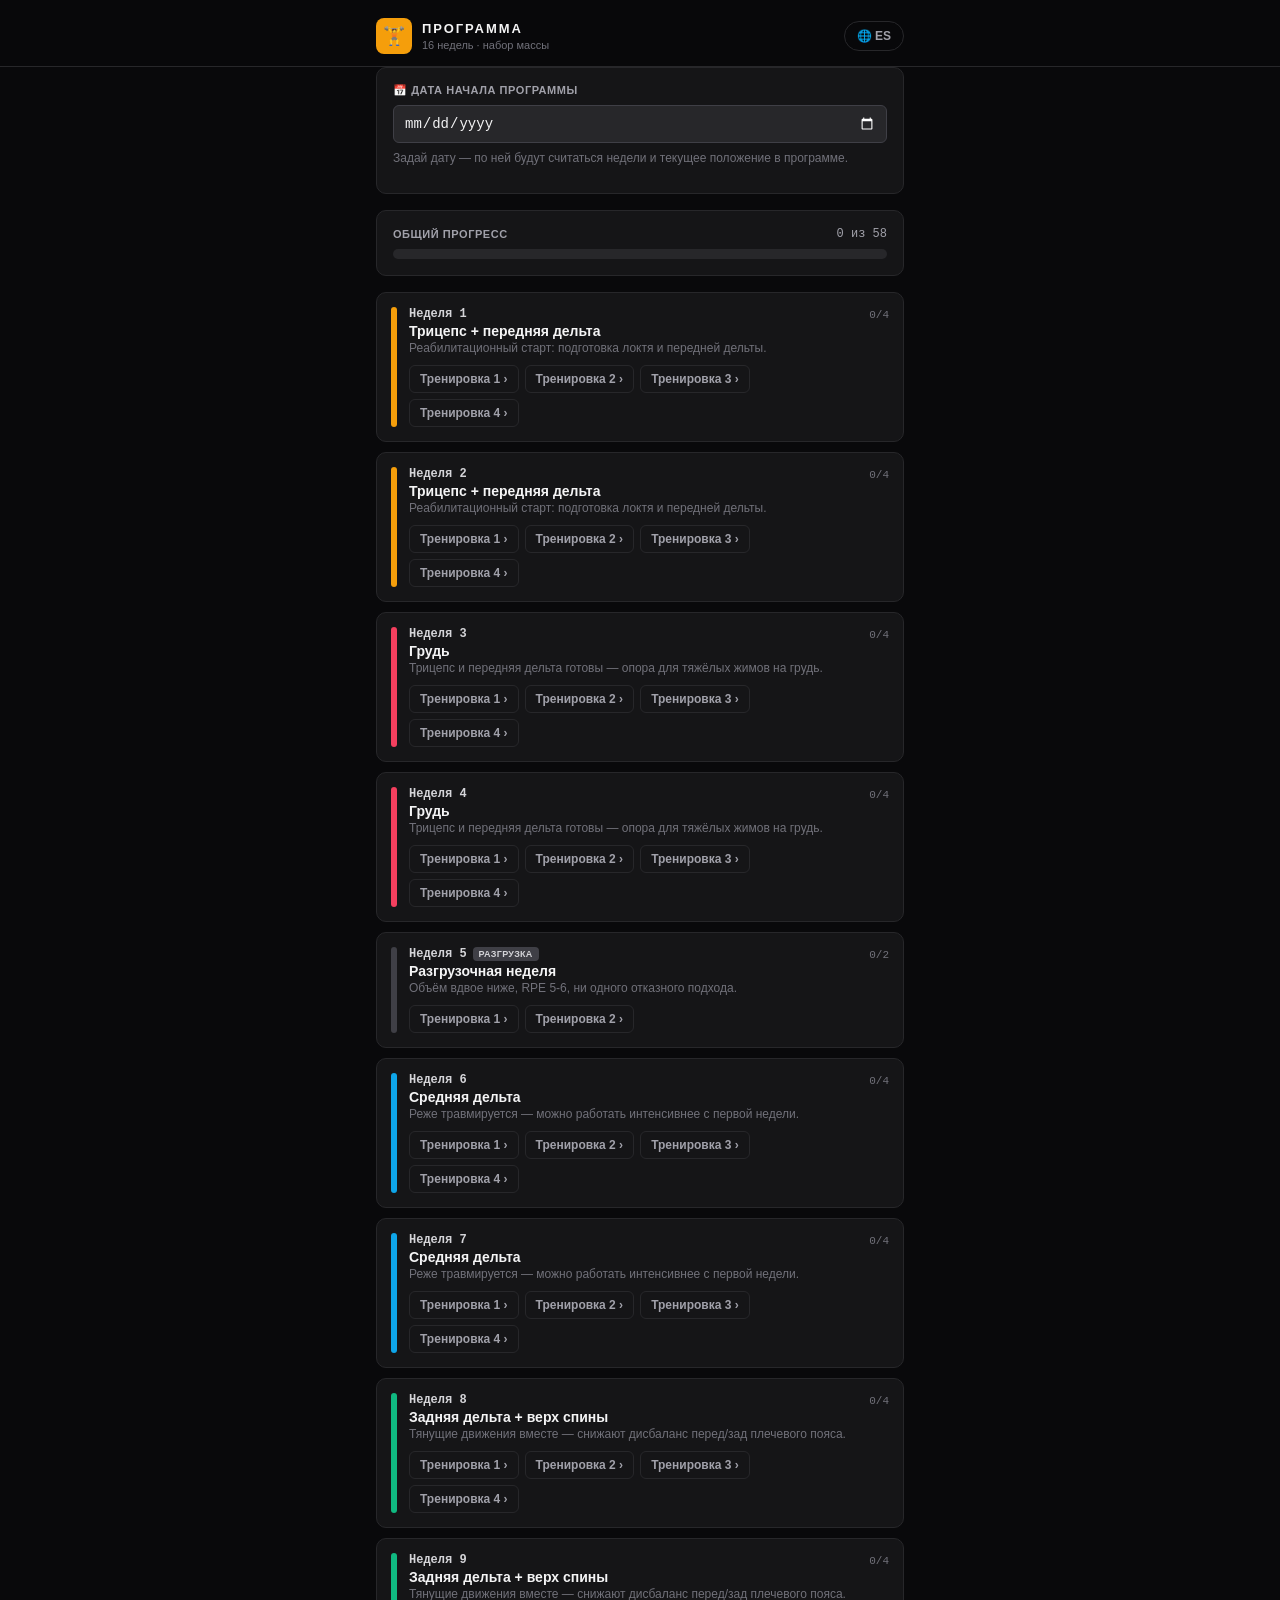
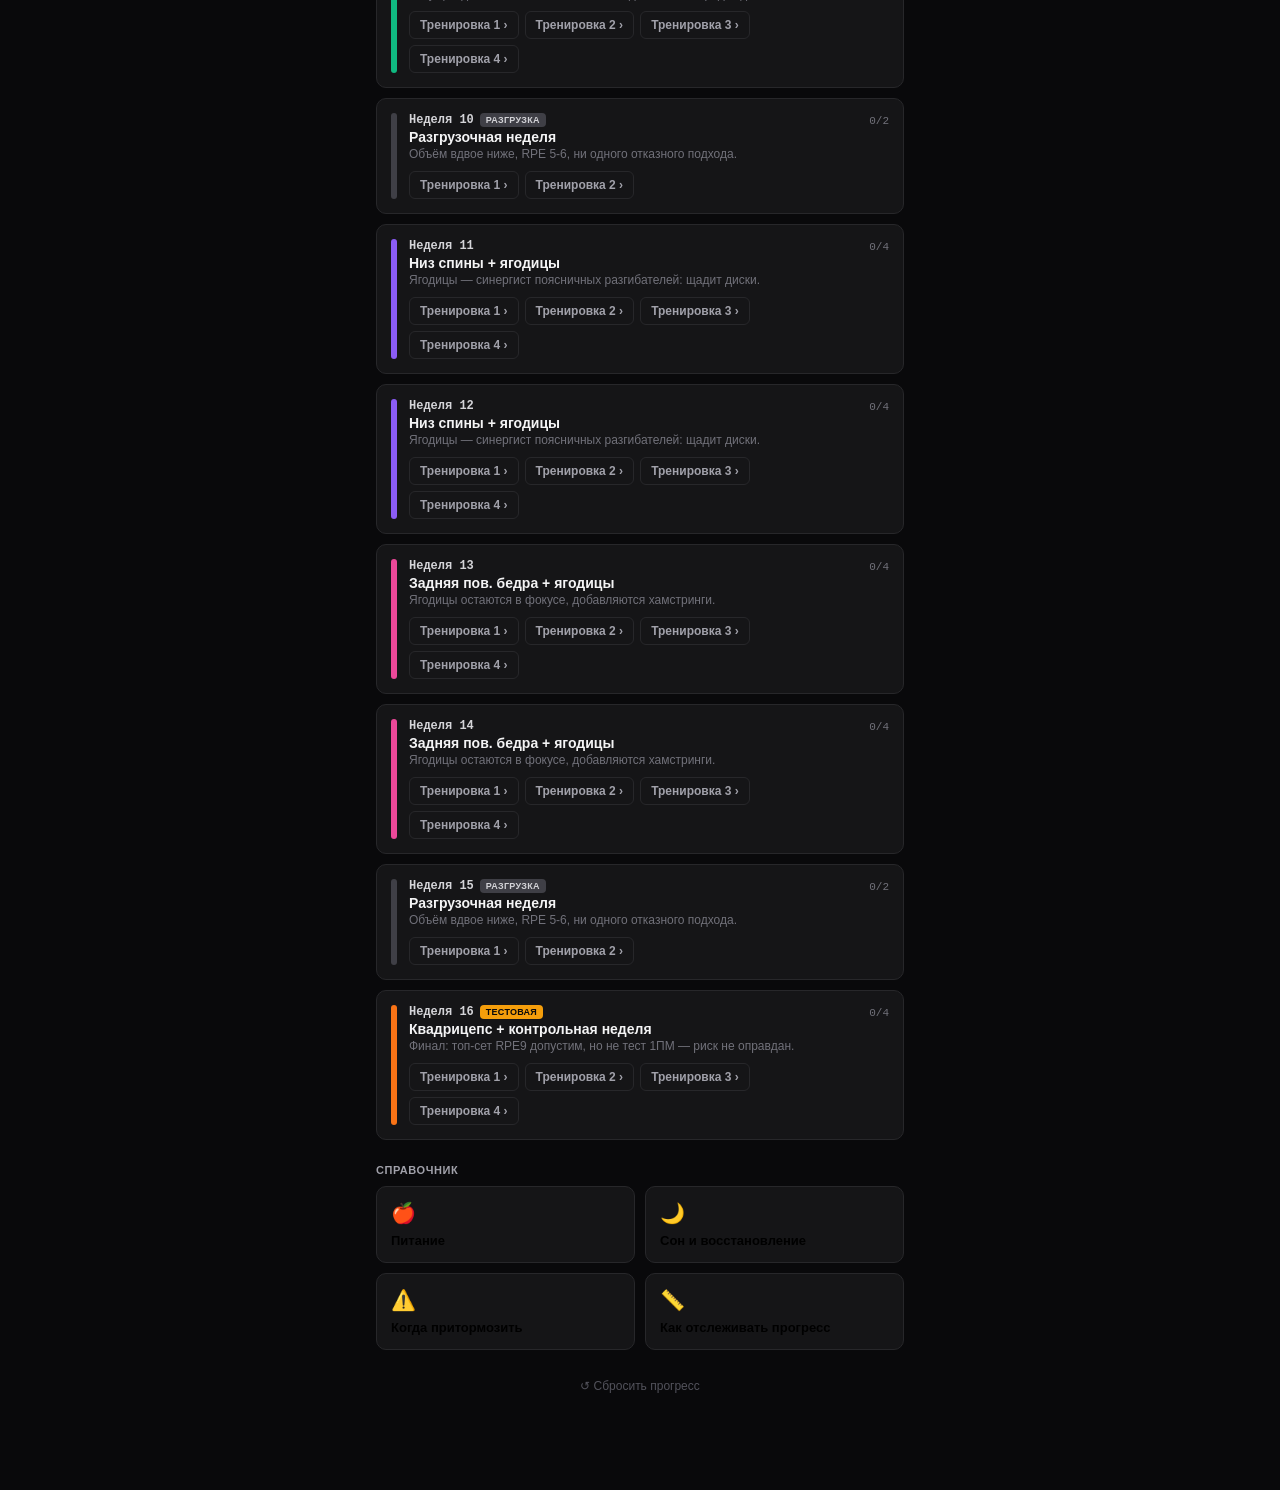
==== commit f6362f6e: "Add files via upload" ====
--- a/index.html
+++ b/index.html
@@ -1,882 +1,740 @@
 <!DOCTYPE html>
-<!-- saved from url=(0071)https://claude.ai/public/artifacts/2c308af2-32bf-4fc0-a40e-365beb1453fa -->
-<html data-build-id="40e2678326" data-git-hash="40e26783264a1e7026cea78423bf1ae886e77f60" data-build-timestamp="1786565438" data-version="1.0.0" data-env="" data-color-version="v2" lang="en-US" data-theme="claude" data-mode="dark" data-density="comfortable" class="cds-root h-screen antialiased scroll-smooth" style="--launch-drawer-width: 0px; --font-user-message: var(--font-sans-serif); --font-claude-response: var(--font-serif);" data-window-blurred=""><head data-ion-ip-country="ES"><meta http-equiv="Content-Type" content="text/html; charset=UTF-8"><meta property="og:title" content="Claude Artifact"><meta name="twitter:title" content="Claude Artifact"><meta property="og:description" content="Try out Artifacts created by Claude users"><meta name="twitter:description" content="Try out Artifacts created by Claude users"><link rel="preconnect" href="https://assets-proxy.anthropic.com/" crossorigin=""><link rel="dns-prefetch" href="https://assets-proxy.anthropic.com/"><meta name="viewport" content="width=device-width,initial-scale=1,viewport-fit=cover"><title>training-app.jsx - Claude</title><meta name="apple-itunes-app" content="app-id=6473753684"><meta property="og:type" content="website"><meta property="og:site_name" content="Claude"><meta property="og:image" content="https://claude.ai/images/claude_ogimage.png"><meta property="og:image:width" content="1200"><meta property="og:image:height" content="630"><meta name="twitter:card" content="summary_large_image"><link rel="icon" type="image/svg+xml" href="https://assets-proxy.anthropic.com/claude-ai/v2/assets/v1/cd02a42d9-Vq_H3mgS.svg"><link rel="icon" type="image/png" sizes="32x32" href="https://assets-proxy.anthropic.com/claude-ai/v2/assets/v1/ce67964e7-CAX1bqSh.png"><link rel="icon" type="image/png" sizes="16x16" href="https://assets-proxy.anthropic.com/claude-ai/v2/assets/v1/c03e51811-DebilQLI.png"><link rel="shortcut icon" href="https://claude.ai/favicon.ico"><link rel="apple-touch-icon" href="https://assets-proxy.anthropic.com/claude-ai/v2/assets/v1/c129d018a-jJjJELY8.png"><link rel="apple-touch-startup-image" href="https://claude.ai/images/claude_app_icon.png"><link rel="manifest" href="https://claude.ai/manifest.json"><meta name="mobile-web-app-capable" content="yes"><link rel="preload" href="https://assets-proxy.anthropic.com/claude-ai/v2/assets/v1/cc27851ad-DDVos-BJ.woff2" as="font" type="font/woff2" crossorigin=""><link rel="preload" href="https://assets-proxy.anthropic.com/claude-ai/v2/assets/v1/c66fc489e-2VcCjn5t.woff2" as="font" type="font/woff2" crossorigin=""><link rel="preload" href="https://assets-proxy.anthropic.com/claude-ai/v2/assets/v1/c0f671921-Bsr0Prwr.woff2" as="font" type="font/woff2" crossorigin=""><style>html.cds-root{--cds-page-bg:var(--cds-surface-1)}</style><script nonce="">void 0===globalThis.process&&(globalThis.process={env:{},cwd:function(){return"/"}}),void 0===globalThis.global&&(globalThis.global=globalThis),"function"!=typeof URL.parse&&(URL.parse=function(n,o){try{return new URL(n,o)}catch(n){return null}}),"function"!=typeof URL.canParse&&(URL.canParse=function(n,o){try{return new URL(n,o),!0}catch(n){return!1}})</script><script type="application/ld+json" nonce="">{
-        "@context": "https://schema.org",
-        "@graph": [
-          {
-            "@type": "WebSite",
-            "name": "Claude",
-            "alternateName": ["Claude.ai", "Claude by Anthropic"],
-            "url": "https://claude.com"
-          },
-          {
-            "@type": "Organization",
-            "name": "Anthropic",
-            "url": "https://www.anthropic.com",
-            "logo": "https://claude.ai/images/claude_ogimage.png",
-            "sameAs": [
-              "https://x.com/AnthropicAI",
-              "https://www.linkedin.com/company/anthropic",
-              "https://www.youtube.com/@anthropic-ai"
-            ]
-          }
-        ]
-      }</script><script nonce="">"use strict";!function(){try{performance.mark?.("rq_cache:preload_start");let e="keyval-store",r="keyval",o="react-query-cache",t=new Promise(t=>{if(!window.indexedDB)return void t(void 0);let a=indexedDB.open(e);a.onupgradeneeded=()=>{a.transaction?.abort()},a.onerror=()=>t(void 0),a.onsuccess=()=>{let c=a.result;if(!c.objectStoreNames.contains(r))return c.close(),indexedDB.deleteDatabase(e),void t(void 0);try{let e=c.transaction(r,"readonly").objectStore(r).get(o);e.onerror=()=>{c.close(),t(void 0)},e.onsuccess=()=>{c.close(),window.__PRELOADED_IDB_CACHE_RESULT__=e.result,t(e.result)}}catch{c.close(),t(void 0)}}});window.__PRELOADED_IDB_CACHE__=t,performance.measure?.("rq_cache:preload_exec",{start:"rq_cache:preload_start"})}catch{}}()</script><script nonce="">"use strict";(()=>{function t(t){let e=t+"=";for(let t of document.cookie.split(";")){let o=t.trim();if(o.startsWith(e))try{return decodeURIComponent(o.slice(e.length))}catch{return}}}try{if("/"===location.pathname&&(t("sessionKeyLC")??t("sessionKeyV3LC"))){let e=t("static-composer-on-load");("marlin"===e||"classic"===e)&&(history.replaceState(history.state,"","/new"+location.search+location.hash),"/new"===location.pathname&&performance.mark?.("claude:root_path_rewritten"))}}catch{}})()</script><script nonce="">"use strict";(()=>{function t(t){let e=t+"=";for(let t of document.cookie.split(";")){let n=t.trim();if(n.startsWith(e))try{return decodeURIComponent(n.slice(e.length))}catch{return}}}function e(t){if(0===t.length)return t;let e=t.replace(/[^\x20-\x7E]/g,"").trim();return e.length>0?e:"invalid"}var n=/^[0-9a-f]{8}-[0-9a-f]{4}-[0-9a-f]{4}-[0-9a-f]{4}-[0-9a-f]{12}$/i,r=/^[a-zA-Z]{2,3}(-[a-zA-Z0-9]{2,8}){0,3}$/;var a=/[?&]platform=([^&#]*)/,o=/[?&]appVersion=([^&#]*)/,i=/^[0-9A-Za-z][0-9A-Za-z.+-]{0,63}$/;function s(t,e){let n=e.exec(t);if(null===n)return null;try{return decodeURIComponent(n[1])}catch{return null}}try{if(window.__SKIP_BOOTSTRAP_PRELOAD__)throw new Error;if(function(){if(!window.location.pathname.startsWith("/mobile/mcp-app-runtime/"))return!1;let t=s(window.location.search,a);if("ios"!==t&&"android"!==t)return!1;let e=s(window.location.search,o);return null!==e&&i.test(e)}())throw window.__BOOTSTRAP_PRELOAD__={wrapperSkip:!0},new Error;performance.mark?.("bootstrap:preload_start");let{path:c,headers:l}=function(a={}){let o=a.apiPrefix??"/edge-api",i=navigator.userAgent.toLowerCase(),s=(i.indexOf("claude/")>=0||i.indexOf("claudenest/")>=0||i.indexOf("claudegov/")>=0)&&!!window.claudeAppBindings,c=t("lastActiveOrg"),l=t("sessionKeyLC")??t("sessionKeyV3LC"),d=!a.skipOrgPath&&l&&c&&n.test(c)?c:void 0,p="?statsig_hashing_algorithm=djb2&growthbook_format=sdk"+(s?"":"&include_system_prompts=false"),u=d?o+"/bootstrap/"+d+"/app_start"+p:o+"/bootstrap"+p,h=document.documentElement.dataset,f={"anthropic-client-sha":h.gitHash??"unknown","anthropic-client-version":h.version??"unknown","anthropic-client-build":h.buildTimestamp??"unknown","anthropic-device-id":e(t("anthropic-device-id")??"unknown"),"anthropic-client-platform":s?"desktop_app":"web_claude_ai"},_=function(t){let e=t.length>=2&&t.startsWith('"')&&t.endsWith('"')?t.slice(1,-1):t;return/^[a-zA-Z0-9_.-]{1,128}$/.test(e)?e:void 0}(t("ajs_anonymous_id")??"");_&&(f["anthropic-anonymous-id"]=_);let m=t("activitySessionId");m&&(f["x-activity-session-id"]=e(m));let w=function(){try{let t=localStorage.getItem("spa:locale");return t&&r.test(t)?t:void 0}catch{return}}();return w&&(f["accept-language"]=w),{path:u,headers:f}}(),d=fetch(c,{credentials:"include",headers:l});window.__BOOTSTRAP_PRELOAD__={promise:d,path:c};let p=t=>performance.mark?.("bootstrap:preload_response",{detail:{ok:t}});d.then(t=>p(t.ok),()=>p(!1)).catch(()=>{}),performance.measure?.("bootstrap:preload_exec",{start:"bootstrap:preload_start"})}catch{}})()</script><script nonce="">"use strict";(()=>{var e="en-US",t=["en-US","de-DE","fr-FR","ko-KR","ja-JP","es-419","es-ES","it-IT","hi-IN","pt-BR","id-ID"];try{if(window.__SKIP_I18N_CATALOG_PRELOAD__)throw new Error;if(!function(){try{return"1"===localStorage.getItem("spa:i18nEarlyCatalog")}catch{return!1}}())throw new Error;let r=function(){let r=null;try{r=localStorage.getItem("spa:locale")}catch{r=null}return function(r,o=t){let n=new Map;for(let e of o){let t=e.toLowerCase();n.set(t,e);let r=t.split("-")[0];n.has(r)||n.set(r,e)}for(let e of r)if(e){let t=e.toLowerCase(),r=n.get(t);if(void 0!==r)return r;let o=t.split("-")[0],a=o.length?n.get(o):void 0;if(void 0!==a)return a}return e}([r,...navigator.languages])}();if(r===e)throw new Error;performance.mark?.("i18n:catalog_preload_start");let o=function(e){let t=encodeURIComponent(e);return{base:"/i18n/"+t+".json",dynamic:"/i18n/dynamic/"+t+".json",overrides:"/i18n/"+t+".overrides.json"}}(r),n={};for(let e of[o.base,o.dynamic,o.overrides]){let t=fetch(e);t.catch(()=>{}),n[e]=t}let a={locale:r,responses:n};window.__I18N_CATALOG_PRELOAD__=a,performance.measure?.("i18n:catalog_preload_exec",{start:"i18n:catalog_preload_start"})}catch{}})()</script><script nonce="">"use strict";(()=>{var e=200,t=420;function i(i){return Math.min(t,Math.max(e,i))}var r={collapsed:!1,sidebarWidth:288};function a(e,t){return null==e?t:"true"===e}function n(e,t){return e&&t}function d(e,t){let i=e.split(";");for(let e=0;e<i.length;e++){let[r,a]=i[e].trim().split("=");if(r===t)try{return decodeURIComponent(a)}catch{return null}}return null}var o="data-sidebar-chrome";try{if("/new"===window.location.pathname){let e=/claude(nest|gov)?\/[^ ]/i.test(navigator.userAgent)&&!!window.claudeAppBindings,t=window.localStorage,s=window.innerWidth,l=function(e){if(function(e){return!(!e.devPinAllowed||null===e.chorusDevPin||"0"===e.chorusDevPin)||"1"===e.unifiedLatch}(e)||e.isDesktopApp){let{collapsed:t,sidebarWidth:a}=function(e){if(null===e)return r;try{let t=JSON.parse(e);if("object"!=typeof t||null===t)return r;let a=t.state;if("object"!=typeof a||null===a)return r;let n=a;return{collapsed:!!n.collapsed,sidebarWidth:"number"==typeof n.sidebarWidth?i(n.sidebarWidth):r.sidebarWidth}}catch{return r}}(e.dframeStoreRaw),n=!t&&e.viewportWidth>700;return{chrome:"rail",showSidebar:n,sidebarWidth:n?a:null}}return{chrome:"classic",showSidebar:n(a(e.sidebarVisibleOnLoadCookie,e.classicCookieDefault),a(e.sidebarPinnedCookie,e.classicCookieDefault))&&e.viewportWidth>1023,sidebarWidth:null}}({devPinAllowed:!1,chorusDevPin:null,isDesktopApp:e,unifiedLatch:t.getItem("ion-atoll-latch"),dframeStoreRaw:t.getItem("dframe-store"),sidebarPinnedCookie:d(document.cookie,"user-sidebar-pinned"),sidebarVisibleOnLoadCookie:d(document.cookie,"user-sidebar-visible-on-load"),classicCookieDefault:e,viewportWidth:s}),u=document.documentElement;u.setAttribute("data-sidebar-chrome-preference",l.chrome),e&&u.setAttribute("data-sidebar-desktop-app",""),"1"===t.getItem("app-switcher-wordmark-latch")&&u.setAttribute("data-sidebar-app-switcher",""),u.setAttribute("data-prepaint-viewport-width",String(s)),u.setAttribute("data-prepaint-viewport-height",String(window.innerHeight)),l.showSidebar?(u.setAttribute(o,l.chrome),null!==l.sidebarWidth&&(u.setAttribute("data-sidebar-width",String(l.sidebarWidth)),u.style.setProperty("--static-sidebar-width",l.sidebarWidth+"px"),u.setAttribute("data-sidebar-wordmark-size",String(function(e){let t=e-16;return t<=196?15:t<=214?17:20}(l.sidebarWidth))))):u.setAttribute(o,"none")}}catch{}})()</script><script type="application/json" id="static-composer-greeting-translations" nonce="">{"en-US":"You’re here!","de-DE":"Du bist da!","fr-FR":"Vous voilà !","ko-KR":"안녕하세요!","ja-JP":"ようこそ！","es-419":"¡Aquí estás!","es-ES":"¡Ya estás aquí!","it-IT":"Eccoti!","hi-IN":"नमस्ते!","pt-BR":"Que bom ter você aqui!","id-ID":"Halo, kamu!"}</script><link rel="stylesheet" crossorigin="" href="./training-app.jsx - Claude_files/shared-frame-BQzioirN.css"><link rel="stylesheet" crossorigin="" href="./training-app.jsx - Claude_files/shared-styles-BMEh9Q-k.css"><link rel="stylesheet" crossorigin="" href="./training-app.jsx - Claude_files/c6a992d55-DKp0DRuM.css"><script type="module" crossorigin="" src="./training-app.jsx - Claude_files/index-Do7Ouh6O.js.download" nonce=""></script><link rel="modulepreload" crossorigin="" href="https://assets-proxy.anthropic.com/claude-ai/v2/assets/v1/rolldown-runtime-iuO8RvI4.js"><link rel="modulepreload" crossorigin="" href="https://assets-proxy.anthropic.com/claude-ai/v2/assets/v1/vendor-zod-CyvpgZlC.js"><link rel="modulepreload" crossorigin="" href="https://assets-proxy.anthropic.com/claude-ai/v2/assets/v1/preload-helper-ClIcRS_O.js"><link rel="modulepreload" crossorigin="" href="https://assets-proxy.anthropic.com/claude-ai/v2/assets/v1/vendor-datadog-CpRjnp6C.js"><link rel="modulepreload" crossorigin="" href="https://assets-proxy.anthropic.com/claude-ai/v2/assets/v1/vendor-frame-lqE5BhM2.js"><link rel="modulepreload" crossorigin="" href="https://assets-proxy.anthropic.com/claude-ai/v2/assets/v1/vendor-query-xHIhD09E.js"><link rel="modulepreload" crossorigin="" href="https://assets-proxy.anthropic.com/claude-ai/v2/assets/v1/vendor-prosemirror-CAXbxWZ7.js"><link rel="modulepreload" crossorigin="" href="https://assets-proxy.anthropic.com/claude-ai/v2/assets/v1/vendor-tiptap-CwHIoXkd.js"><link rel="modulepreload" crossorigin="" href="https://assets-proxy.anthropic.com/claude-ai/v2/assets/v1/vendor-all-0-Bz0LraLy.js"><link rel="modulepreload" crossorigin="" href="https://assets-proxy.anthropic.com/claude-ai/v2/assets/v1/vendor-growthbook-CpbIkhlZ.js"><link rel="modulepreload" crossorigin="" href="https://assets-proxy.anthropic.com/claude-ai/v2/assets/v1/vendor-intl-CiC3JtcQ.js"><link rel="modulepreload" crossorigin="" href="https://assets-proxy.anthropic.com/claude-ai/v2/assets/v1/vendor-router-CM9nV6P5.js"><link rel="modulepreload" crossorigin="" href="https://assets-proxy.anthropic.com/claude-ai/v2/assets/v1/shared-0-Dk2sClVE.js"><link rel="modulepreload" crossorigin="" href="https://assets-proxy.anthropic.com/claude-ai/v2/assets/v1/vendor-luxon-CdNlmaOL.js"><link rel="modulepreload" crossorigin="" href="https://assets-proxy.anthropic.com/claude-ai/v2/assets/v1/shared-1-CClVrXjx.js"><link rel="modulepreload" crossorigin="" href="https://assets-proxy.anthropic.com/claude-ai/v2/assets/v1/shared-2-unLE79QC.js"><link rel="modulepreload" crossorigin="" href="https://assets-proxy.anthropic.com/claude-ai/v2/assets/v1/vendor-motion-7qTcS8Fy.js"><link rel="modulepreload" crossorigin="" href="https://assets-proxy.anthropic.com/claude-ai/v2/assets/v1/shared-frame-BptdMvug.js"><link rel="modulepreload" crossorigin="" href="https://assets-proxy.anthropic.com/claude-ai/v2/assets/v1/vendor-base-ui-ClhiVaZl.js"><link rel="modulepreload" crossorigin="" href="https://assets-proxy.anthropic.com/claude-ai/v2/assets/v1/vendor-icons-CGib-lLn.js"><link rel="modulepreload" crossorigin="" href="https://assets-proxy.anthropic.com/claude-ai/v2/assets/v1/shared-3-BY5nGs60.js"><link rel="modulepreload" crossorigin="" href="https://assets-proxy.anthropic.com/claude-ai/v2/assets/v1/vendor-infra-BLL7hsP3.js"><link rel="modulepreload" crossorigin="" href="https://assets-proxy.anthropic.com/claude-ai/v2/assets/v1/vendor-radix-CaQzlKw1.js"><link rel="modulepreload" crossorigin="" href="https://assets-proxy.anthropic.com/claude-ai/v2/assets/v1/shared-styles-Bxn4a-7x.js"><link rel="modulepreload" crossorigin="" href="https://assets-proxy.anthropic.com/claude-ai/v2/assets/v1/vendor-utils-DqliYCDg.js"><link rel="modulepreload" crossorigin="" href="https://assets-proxy.anthropic.com/claude-ai/v2/assets/v1/shared-4-CzryoWwt.js"><link rel="modulepreload" crossorigin="" href="https://assets-proxy.anthropic.com/claude-ai/v2/assets/v1/shared-5-BiEAPYRz.js"><link rel="modulepreload" crossorigin="" href="https://assets-proxy.anthropic.com/claude-ai/v2/assets/v1/vendor-dnd-CwWJfVYL.js"><link rel="modulepreload" crossorigin="" href="https://assets-proxy.anthropic.com/claude-ai/v2/assets/v1/c79901f9f-U-6yYFXL.js"><link rel="modulepreload" crossorigin="" href="https://assets-proxy.anthropic.com/claude-ai/v2/assets/v1/shared-6-H0GfCKYs.js"><link rel="modulepreload" crossorigin="" href="https://assets-proxy.anthropic.com/claude-ai/v2/assets/v1/vendor-markdown-CATaws7c.js"><link rel="modulepreload" crossorigin="" href="https://assets-proxy.anthropic.com/claude-ai/v2/assets/v1/shared-7-BW_UzOMi.js"><link rel="modulepreload" crossorigin="" href="https://assets-proxy.anthropic.com/claude-ai/v2/assets/v1/shared-8-3m7X5Ee6.js"><link rel="modulepreload" crossorigin="" href="https://assets-proxy.anthropic.com/claude-ai/v2/assets/v1/shared-9-zrDOPmW0.js"><link rel="modulepreload" crossorigin="" href="https://assets-proxy.anthropic.com/claude-ai/v2/assets/v1/shared-10-BSIjtAyS.js"><link rel="modulepreload" crossorigin="" href="https://assets-proxy.anthropic.com/claude-ai/v2/assets/v1/shared-11-CPGS0y_8.js"><link rel="modulepreload" crossorigin="" href="https://assets-proxy.anthropic.com/claude-ai/v2/assets/v1/shared-12-B89Tafpw.js"><link rel="modulepreload" crossorigin="" href="https://assets-proxy.anthropic.com/claude-ai/v2/assets/v1/shared-13-DuEsRcfe.js"><link rel="modulepreload" crossorigin="" href="https://assets-proxy.anthropic.com/claude-ai/v2/assets/v1/shared-14-B5x_IkTu.js"><link rel="modulepreload" crossorigin="" href="https://assets-proxy.anthropic.com/claude-ai/v2/assets/v1/shared-15-DjKZ0PT8.js"><link rel="modulepreload" crossorigin="" href="https://assets-proxy.anthropic.com/claude-ai/v2/assets/v1/shared-16-DcJdj3Ob.js"><link rel="stylesheet" crossorigin="" href="./training-app.jsx - Claude_files/cf1a02a1a-tPKvzhUL.css"><meta name="x-route-title" data-router-head="" data-intended-title="Claude"><meta name="description" content="Claude is Anthropic&#39;s AI, built for problem solvers. Tackle complex challenges, analyze data, write code, and think through your hardest work." data-router-head=""><meta name="theme-color" content="hsl(0,0%,6.6667%)"><meta name="robots" content="noindex, nofollow"></head><body class="bg-surface-1 text-primary font-ui min-h-screen" style="pointer-events: auto;"><div id="root"><div class="cds-root text-primary contents" data-density="comfortable" data-mode="dark" data-platform="web" data-font="anthropic" data-page-bg="surface-1" style="font-size: var(--cds-font-size-body); --cds-page-bg: var(--cds-surface-1);"><div class="root"><div class="min-h-screen h-full w-full flex flex-col flex-1 grow print:block print:h-auto" data-testid="public-artifact-frame"><div class="flex h-full w-full flex-col min-h-screen bg-bg-200 print:!block print:h-auto" style="min-height: 100vh; display: flex; flex-direction: column; flex-grow: 1;"><div class="text-text-200 flex items-center justify-between gap-2 py-1.5 md:pt-2 md:pb-0 px-5 print:hidden"><div class="flex flex-1 items-center justify-between"><div class="flex items-center gap-4"><a href="https://claude.ai/" class="inline-block" target="_self"><svg data-cds="ClaudeLogo" xmlns="http://www.w3.org/2000/svg" viewBox="30 0 82 24" height="19.57" fill="currentColor" role="img" aria-label="Claude" shape-rendering="geometricPrecision" class="block -translate-y-[0.75px] text-text-000"><path d="M39.504 21.2643C37.688 21.2643 36.06 20.9003 34.62 20.1723C33.18 19.4443 32.048 18.4163 31.224 17.0883C30.408 15.7603 30 14.2243 30 12.4803C30 10.6563 30.412 9.03233 31.236 7.60833C32.06 6.17633 33.196 5.06833 34.644 4.28433C36.1 3.49233 37.74 3.09633 39.564 3.09633C40.692 3.09633 41.82 3.22033 42.948 3.46833C44.084 3.71633 45.072 4.09633 45.912 4.60833V8.56833H44.832C44.536 7.16833 43.96 6.12433 43.104 5.43633C42.256 4.74833 41.076 4.40433 39.564 4.40433C38.164 4.40433 36.996 4.73233 36.06 5.38833C35.132 6.03633 34.444 6.93633 33.996 8.08833C33.548 9.24033 33.324 10.5643 33.324 12.0603C33.324 13.5483 33.576 14.8883 34.08 16.0803C34.584 17.2723 35.328 18.2163 36.312 18.9123C37.296 19.6003 38.476 19.9443 39.852 19.9443C40.796 19.9443 41.608 19.7483 42.288 19.3563C42.968 18.9643 43.54 18.4363 44.004 17.7723C44.468 17.1003 44.908 16.2803 45.324 15.3123H46.464L45.684 19.6803C44.892 20.2003 43.936 20.5963 42.816 20.8683C41.704 21.1323 40.6 21.2643 39.504 21.2643ZM47.964 21.0003V19.9563C48.356 19.9003 48.668 19.8403 48.9 19.7763C49.14 19.7043 49.332 19.5883 49.476 19.4283C49.628 19.2683 49.704 19.0443 49.704 18.7563V5.83233L47.964 5.08833V4.28433L51.612 2.73633H52.56V18.7563C52.56 19.0523 52.632 19.2803 52.776 19.4403C52.928 19.6003 53.12 19.7123 53.352 19.7763C53.592 19.8403 53.912 19.9003 54.312 19.9563V21.0003H47.964ZM59.028 21.2643C58.38 21.2643 57.792 21.1363 57.264 20.8803C56.736 20.6243 56.32 20.2563 56.016 19.7763C55.712 19.2963 55.56 18.7363 55.56 18.0963C55.56 17.1203 55.86 16.3443 56.46 15.7683C57.068 15.1843 57.916 14.7403 59.004 14.4363L63.24 13.2363V11.7123C63.24 10.8883 63.048 10.2523 62.664 9.80433C62.288 9.34833 61.708 9.12033 60.924 9.12033C60.228 9.12033 59.704 9.33233 59.352 9.75633C59.008 10.1723 58.836 10.7483 58.836 11.4843V12.6123H56.988C56.764 12.4683 56.588 12.2763 56.46 12.0363C56.34 11.7883 56.28 11.5163 56.28 11.2203C56.28 10.5563 56.516 9.98833 56.988 9.51633C57.46 9.03633 58.06 8.67633 58.788 8.43633C59.516 8.19633 60.256 8.07633 61.008 8.07633C62.592 8.07633 63.836 8.44033 64.74 9.16833C65.644 9.89633 66.096 11.0003 66.096 12.4803V18.5403C66.096 18.8603 66.168 19.1043 66.312 19.2723C66.456 19.4403 66.644 19.5603 66.876 19.6323C67.116 19.6963 67.44 19.7563 67.848 19.8123V20.8563C67.536 20.9683 67.208 21.0563 66.864 21.1203C66.528 21.1843 66.204 21.2163 65.892 21.2163C65.148 21.2163 64.548 21.0483 64.092 20.7123C63.644 20.3683 63.372 19.8643 63.276 19.2003C62.716 19.8643 62.08 20.3763 61.368 20.7363C60.664 21.0883 59.884 21.2643 59.028 21.2643ZM60.444 19.3443C60.948 19.3443 61.44 19.2283 61.92 18.9963C62.408 18.7563 62.848 18.4403 63.24 18.0483V14.3403L60.168 15.2523C59.592 15.4283 59.152 15.7003 58.848 16.0683C58.544 16.4363 58.392 16.9003 58.392 17.4603C58.392 17.8203 58.48 18.1443 58.656 18.4323C58.832 18.7203 59.076 18.9443 59.388 19.1043C59.7 19.2643 60.052 19.3443 60.444 19.3443ZM73.608 21.2643C72.32 21.2643 71.356 20.9283 70.716 20.2563C70.084 19.5843 69.768 18.6363 69.768 17.4123V10.9083L68.016 10.2603L68.112 9.45633L71.664 8.07633H72.624V16.9323C72.624 17.6923 72.812 18.2563 73.188 18.6243C73.564 18.9923 74.14 19.1763 74.916 19.1763C75.428 19.1763 75.964 19.0603 76.524 18.8283C77.084 18.5883 77.6 18.2803 78.072 17.9043V10.9083L76.32 10.2603V9.45633L79.98 8.07633H80.928V17.8323C80.928 18.1523 81 18.4003 81.144 18.5763C81.288 18.7443 81.476 18.8643 81.708 18.9363C81.948 19.0083 82.272 19.0723 82.68 19.1283V20.1603L79.02 21.1803H78.072V19.0803C77.44 19.7363 76.728 20.2643 75.936 20.6643C75.144 21.0643 74.368 21.2643 73.608 21.2643ZM89.328 21.2643C88.264 21.2643 87.312 21.0083 86.472 20.4963C85.632 19.9763 84.976 19.2683 84.504 18.3723C84.032 17.4763 83.796 16.4843 83.796 15.3963C83.796 13.9643 84.08 12.6963 84.648 11.5923C85.224 10.4883 86.032 9.62833 87.072 9.01233C88.112 8.38833 89.32 8.07633 90.696 8.07633C91.12 8.07633 91.556 8.12433 92.004 8.22033C92.46 8.30833 92.896 8.43633 93.312 8.60433V5.82033L91.56 5.08833V4.28433L95.22 2.73633H96.168V17.8323C96.168 18.1523 96.24 18.4003 96.384 18.5763C96.536 18.7443 96.728 18.8643 96.96 18.9363C97.2 19.0083 97.52 19.0723 97.92 19.1283V20.1603L94.26 21.1803H93.312V19.5843C92.752 20.1123 92.132 20.5243 91.452 20.8203C90.78 21.1163 90.072 21.2643 89.328 21.2643ZM90.504 19.3323C90.976 19.3323 91.456 19.2363 91.944 19.0443C92.432 18.8523 92.888 18.5883 93.312 18.2523V10.3563C92.584 9.76433 91.776 9.46833 90.888 9.46833C89.992 9.46833 89.236 9.69633 88.62 10.1523C88.004 10.6083 87.54 11.2283 87.228 12.0123C86.924 12.7883 86.772 13.6563 86.772 14.6163C86.772 15.5283 86.908 16.3403 87.18 17.0523C87.452 17.7563 87.868 18.3123 88.428 18.7203C88.988 19.1283 89.68 19.3323 90.504 19.3323ZM105.252 21.2643C104.068 21.2643 103.004 20.9883 102.06 20.4363C101.116 19.8843 100.376 19.1163 99.84 18.1323C99.304 17.1483 99.036 16.0443 99.036 14.8203C99.036 13.5563 99.308 12.4123 99.852 11.3883C100.404 10.3563 101.156 9.54833 102.108 8.96433C103.068 8.37233 104.136 8.07633 105.312 8.07633C106.216 8.07633 107.048 8.26433 107.808 8.64033C108.568 9.01633 109.2 9.54433 109.704 10.2243C110.216 10.9043 110.552 11.6883 110.712 12.5763L101.928 15.2883C102.168 16.4003 102.644 17.2763 103.356 17.9163C104.076 18.5563 104.968 18.8763 106.032 18.8763C106.92 18.8763 107.716 18.6523 108.42 18.2043C109.124 17.7483 109.748 17.0603 110.292 16.1403L111.228 16.4403C111.012 17.4003 110.62 18.2443 110.052 18.9723C109.484 19.7003 108.784 20.2643 107.952 20.6643C107.128 21.0643 106.228 21.2643 105.252 21.2643ZM107.628 12.2043C107.516 11.6523 107.324 11.1683 107.052 10.7523C106.788 10.3283 106.46 10.0003 106.068 9.76833C105.676 9.53633 105.244 9.42033 104.772 9.42033C104.18 9.42033 103.656 9.60033 103.2 9.96033C102.752 10.3123 102.4 10.8163 102.144 11.4723C101.896 12.1203 101.772 12.8723 101.772 13.7283C101.772 13.8803 101.776 13.9963 101.784 14.0763L107.628 12.2043Z"></path></svg></a><div class="max-md:hidden text-text-300 inline-block text-left text-xs">Content is user-generated and unverified.</div><div class="max-md:hidden"><div role="radiogroup" data-cds="SegmentedControl" aria-label="Artifact view" data-size="sm" class="relative inline-flex w-fit shrink-0 items-stretch h-control font-sans rounded bg-[var(--cds-segmented-control-track)] p-px"><div aria-hidden="true" class="pointer-events-none absolute inset-0 overflow-clip rounded"><div class="invisible absolute left-0 origin-left rounded-[calc(var(--cds-radius)-1px)] bg-[var(--cds-segmented-control-thumb)] transition-transform duration-base ease-snap motion-reduce:transition-none top-px bottom-px [box-shadow:inset_0_0_0_1px_var(--cds-border),0_1px_2px_0_rgb(0_0_0/0.05)]" data-flip-at="27,26" style="width: 26px; transform: translateX(27px) scaleX(1); visibility: visible;"></div></div><span role="radio" tabindex="-1" aria-checked="false" id="base-ui-_r_8_" aria-label="Preview" data-base-ui-tooltip-trigger="" class="cds-reset relative z-[1] inline-flex h-full items-center justify-center gap-1.5 select-none border-0 bg-transparent outline-none focus-visible:outline-hidden rounded-[calc(var(--cds-radius)-2px)] text-body hover:text-primary data-[checked]:text-primary data-[disabled]:opacity-50 data-[disabled]:hover:text-current transition-shadow duration-fast focus-visible:shadow-focus text-muted aspect-square" data-unchecked=""><span data-cds="Icon" aria-hidden="true" style="font-family: var(--font-anthropicons, Anthropicons-Variable); font-feature-settings: &quot;liga&quot; 0; font-optical-sizing: auto; font-style: normal; font-variation-settings: normal; line-height: 1; width: 1em; height: 1em; display: flex; align-items: center; justify-content: center; flex-shrink: 0; user-select: none; font-size: 20px; font-weight: 433.3;"></span></span><input id="_r_5_" tabindex="-1" aria-hidden="true" type="radio" value="normal" checked="" style="clip-path: inset(50%); overflow: hidden; white-space: nowrap; border: 0px; padding: 0px; width: 1px; height: 1px; margin: -1px; position: fixed; top: 0px; left: 0px;"><span role="radio" tabindex="0" aria-checked="true" id="base-ui-_r_e_" aria-label="Code" data-base-ui-tooltip-trigger="" class="cds-reset relative z-[1] inline-flex h-full items-center justify-center gap-1.5 select-none border-0 bg-transparent outline-none focus-visible:outline-hidden rounded-[calc(var(--cds-radius)-2px)] text-body hover:text-primary data-[checked]:text-primary data-[disabled]:opacity-50 data-[disabled]:hover:text-current transition-shadow duration-fast focus-visible:shadow-focus text-muted aspect-square" data-checked="" data-composite-item-active=""><span data-cds="Icon" aria-hidden="true" style="font-family: var(--font-anthropicons, Anthropicons-Variable); font-feature-settings: &quot;liga&quot; 0; font-optical-sizing: auto; font-style: normal; font-variation-settings: normal; line-height: 1; width: 1em; height: 1em; display: flex; align-items: center; justify-content: center; flex-shrink: 0; user-select: none; font-size: 20px; font-weight: 433.3;"></span></span><input id="_r_b_" tabindex="-1" aria-hidden="true" type="radio" value="code" style="clip-path: inset(50%); overflow: hidden; white-space: nowrap; border: 0px; padding: 0px; width: 1px; height: 1px; margin: -1px; position: fixed; top: 0px; left: 0px;"></div></div></div></div><div class="flex gap-2 pl-2"><div class="max-md:hidden"><div class="w-fit" data-state="closed"><button class="inline-flex
-  items-center
-  justify-center
-  relative
-  isolate
-  shrink-0
-  can-focus
-  select-none
-  disabled:pointer-events-none
-  disabled:opacity-50
-  disabled:shadow-none
-  disabled:drop-shadow-none font-base-bold
-          border-0.5
-          overflow-hidden
-          transition
-          duration-100
-          backface-hidden h-8 w-8 rounded-md _fill_1s620_9 _secondary_1s620_72" type="button" aria-label="Copy link"><svg xmlns="http://www.w3.org/2000/svg" width="16" height="16" fill="currentColor" viewBox="0 0 256 256"><path d="M240,88.23a54.43,54.43,0,0,1-16,37L189.25,160a54.27,54.27,0,0,1-38.63,16h-.05A54.63,54.63,0,0,1,96,119.84a8,8,0,0,1,16,.45A38.62,38.62,0,0,0,150.58,160h0a38.39,38.39,0,0,0,27.31-11.31l34.75-34.75a38.63,38.63,0,0,0-54.63-54.63l-11,11A8,8,0,0,1,135.7,59l11-11A54.65,54.65,0,0,1,224,48,54.86,54.86,0,0,1,240,88.23ZM109,185.66l-11,11A38.41,38.41,0,0,1,70.6,208h0a38.63,38.63,0,0,1-27.29-65.94L78,107.31A38.63,38.63,0,0,1,144,135.71a8,8,0,0,0,16,.45A54.86,54.86,0,0,0,144,96a54.65,54.65,0,0,0-77.27,0L32,130.75A54.62,54.62,0,0,0,70.56,224h0a54.28,54.28,0,0,0,38.64-16l11-11A8,8,0,0,0,109,185.66Z"></path></svg></button></div></div><div class="max-md:hidden"><div class="w-fit" data-state="closed"><button class="inline-flex
-  items-center
-  justify-center
-  relative
-  isolate
-  shrink-0
-  can-focus
-  select-none
-  disabled:pointer-events-none
-  disabled:opacity-50
-  disabled:shadow-none
-  disabled:drop-shadow-none font-base-bold
-          border-0.5
-          overflow-hidden
-          transition
-          duration-100
-          backface-hidden h-8 w-8 rounded-md _fill_1s620_9 _secondary_1s620_72" type="button" aria-label="Report"><svg xmlns="http://www.w3.org/2000/svg" width="16" height="16" fill="currentColor" viewBox="0 0 256 256"><path d="M42.76,50A8,8,0,0,0,40,56V224a8,8,0,0,0,16,0V179.77c26.79-21.16,49.87-9.75,76.45,3.41,16.4,8.11,34.06,16.85,53,16.85,13.93,0,28.54-4.75,43.82-18a8,8,0,0,0,2.76-6V56A8,8,0,0,0,218.76,50c-28,24.23-51.72,12.49-79.21-1.12C111.07,34.76,78.78,18.79,42.76,50ZM216,172.25c-26.79,21.16-49.87,9.74-76.45-3.41-25-12.35-52.81-26.13-83.55-8.4V59.79c26.79-21.16,49.87-9.75,76.45,3.4,25,12.35,52.82,26.13,83.55,8.4Z"></path></svg></button></div></div><button class="inline-flex
-  items-center
-  justify-center
-  relative
-  isolate
-  shrink-0
-  can-focus
-  select-none
-  disabled:pointer-events-none
-  disabled:opacity-50
-  disabled:shadow-none
-  disabled:drop-shadow-none font-base-bold
-          border-0.5
-          overflow-hidden
-          transition
-          duration-100
-          backface-hidden h-8 w-8 rounded-md rounded py-1 px-2 max-w-full whitespace-nowrap text-ellipsis overflow-hidden md:hidden _fill_1s620_9 _secondary_1s620_72" type="button" aria-label="More options for training-app.jsx" id="radix-_r_j_" aria-haspopup="menu" aria-expanded="false" data-state="closed"><svg xmlns="http://www.w3.org/2000/svg" width="16" height="16" fill="currentColor" viewBox="0 0 256 256"><path d="M144,128a16,16,0,1,1-16-16A16,16,0,0,1,144,128ZM60,112a16,16,0,1,0,16,16A16,16,0,0,0,60,112Zm136,0a16,16,0,1,0,16,16A16,16,0,0,0,196,112Z"></path></svg></button><div class="max-md:hidden"><button class="inline-flex
-  items-center
-  justify-center
-  relative
-  isolate
-  shrink-0
-  can-focus
-  select-none
-  disabled:pointer-events-none
-  disabled:opacity-50
-  disabled:shadow-none
-  disabled:drop-shadow-none font-base-bold
-          border-0.5
-          overflow-hidden
-          transition
-          duration-100
-          backface-hidden h-8 rounded-md px-3 min-w-[4rem] whitespace-nowrap !text-xs  pl-2 pr-2.5 gap-1 _fill_1s620_9 _secondary_1s620_72" type="button" aria-label="Copy" data-testid="copy-artifact"><div class="relative"><div class="transition-all opacity-100 scale-100" style="width: 14px; height: 14px; display: flex; align-items: center; justify-content: center;"><svg width="16" height="16" viewBox="0 0 20 20" fill="currentColor" xmlns="http://www.w3.org/2000/svg" class="transition-all opacity-100 scale-100" aria-hidden="true" style="flex-shrink: 0;"><path d="M12.5 3A1.5 1.5 0 0 1 14 4.5V6h1.5A1.5 1.5 0 0 1 17 7.5v8a1.5 1.5 0 0 1-1.5 1.5h-8A1.5 1.5 0 0 1 6 15.5V14H4.5A1.5 1.5 0 0 1 3 12.5v-8A1.5 1.5 0 0 1 4.5 3zm1.5 9.5a1.5 1.5 0 0 1-1.5 1.5H7v1.5a.5.5 0 0 0 .5.5h8a.5.5 0 0 0 .5-.5v-8a.5.5 0 0 0-.5-.5H14zM4.5 4a.5.5 0 0 0-.5.5v8a.5.5 0 0 0 .5.5h8a.5.5 0 0 0 .5-.5v-8a.5.5 0 0 0-.5-.5z"></path></svg></div><div class="absolute inset-0 flex items-center justify-center"><div class="transition-all opacity-0 scale-50" style="width: 14px; height: 14px; display: flex; align-items: center; justify-content: center;"><svg width="16" height="16" viewBox="0 0 20 20" fill="currentColor" xmlns="http://www.w3.org/2000/svg" class="transition-all opacity-0 scale-50" aria-hidden="true" style="flex-shrink: 0;"><path d="M15.188 5.11a.5.5 0 0 1 .752.626l-.056.084-7.5 9a.5.5 0 0 1-.738.033l-3.5-3.5-.064-.078a.501.501 0 0 1 .693-.693l.078.064 3.113 3.113 7.15-8.58z"></path></svg></div></div></div>Copy</button></div><div class="max-md:hidden flex items-center"><a target="_blank" rel="noopener noreferrer" data-testid="support-article-link" class="inline underline underline-offset-[3px] [&amp;:not(:is(:hover,:focus))]:decoration-[color-mix(in_srgb,currentColor,transparent_60%)] cursor-pointer" href="https://support.claude.com/en/articles/9487310-what-are-artifacts-and-how-do-i-use-them">Learn about artifacts</a></div></div></div><div class="relative grow flex-1" style="flex: 1 1 auto;"><div class="border-x-bg-200 border-t-bg-200 border-b-bg-200 absolute h-full w-full border-[1.5rem] print:hidden"></div><div class="absolute inset-0 flex flex-col overflow-hidden print:static print:block print:overflow-visible print:border-0 border-0.5 border-border-200 inset-2 rounded-xl transition-all duration-200 ease-out"><div class="ease-out duration-200 absolute opacity-0 w-0 h-0 overflow-hidden pointer-events-none"><div class="relative absolute opacity-0 w-0 h-0 overflow-hidden pointer-events-none"><iframe class="h-full w-full" sandbox="allow-scripts allow-same-origin" title="Claude content" loading="lazy" src="./training-app.jsx - Claude_files/2c308af2-32bf-4fc0-a40e-365beb1453fa.html" allow="fullscreen; clipboard-write" referrerpolicy="no-referrer" style="zoom: 1;"></iframe></div></div><div class="ease-out duration-200 relative flex w-full flex-1 overflow-x-auto overflow-y-scroll print:block print:!overflow-visible"><div class="w-full h-full relative"><div tabindex="0" class="w-full h-full relative"><div class="code-block__code !my-0 h-fit min-h-full w-fit min-w-full !rounded-none !text-sm !leading-relaxed " style="color: rgb(234, 236, 240); background: transparent; font-family: var(--font-mono);"><code class="language-tsx" style="color: rgb(234, 236, 240); background: transparent; font-family: var(--font-mono); white-space: pre;"><span style="color: rgb(204, 123, 244);">import</span> <span style="color: rgb(211, 215, 222);">{</span> useState<span style="color: rgb(211, 215, 222);">,</span> useEffect<span style="color: rgb(211, 215, 222);">,</span> useCallback<span style="color: rgb(211, 215, 222);">,</span> useMemo <span style="color: rgb(211, 215, 222);">}</span> <span style="color: rgb(204, 123, 244);">from</span> <span style="color: rgb(155, 233, 99);">"react"</span><span style="color: rgb(211, 215, 222);">;</span>
-<span style="color: rgb(204, 123, 244);">import</span> <span style="color: rgb(211, 215, 222);">{</span>
-  Dumbbell<span style="color: rgb(211, 215, 222);">,</span> Globe<span style="color: rgb(211, 215, 222);">,</span> Check<span style="color: rgb(211, 215, 222);">,</span> Calendar<span style="color: rgb(211, 215, 222);">,</span> RotateCcw<span style="color: rgb(211, 215, 222);">,</span> Loader2<span style="color: rgb(211, 215, 222);">,</span> ChevronLeft<span style="color: rgb(211, 215, 222);">,</span>
-  Apple<span style="color: rgb(211, 215, 222);">,</span> Moon<span style="color: rgb(211, 215, 222);">,</span> AlertTriangle<span style="color: rgb(211, 215, 222);">,</span> Ruler<span style="color: rgb(211, 215, 222);">,</span> ChevronRight<span style="color: rgb(211, 215, 222);">,</span>
-<span style="color: rgb(211, 215, 222);">}</span> <span style="color: rgb(204, 123, 244);">from</span> <span style="color: rgb(155, 233, 99);">"lucide-react"</span><span style="color: rgb(211, 215, 222);">;</span>
-
-<span style="color: rgb(129, 136, 152);">// ---------------------------------------------------------------------------</span>
-<span style="color: rgb(129, 136, 152);">// UI copy</span>
-<span style="color: rgb(129, 136, 152);">// ---------------------------------------------------------------------------</span>
-<span style="color: rgb(204, 123, 244);">const</span> UI = <span style="color: rgb(211, 215, 222);">{</span>
-  <span style="color: rgb(244, 123, 133);">ru</span><span style="color: rgb(211, 215, 222);">:</span> <span style="color: rgb(211, 215, 222);">{</span>
-    <span style="color: rgb(244, 123, 133);">appTitle</span><span style="color: rgb(211, 215, 222);">:</span> <span style="color: rgb(155, 233, 99);">"ПРОГРАММА"</span><span style="color: rgb(211, 215, 222);">,</span> <span style="color: rgb(244, 123, 133);">appSub</span><span style="color: rgb(211, 215, 222);">:</span> <span style="color: rgb(155, 233, 99);">"16 недель · набор массы"</span><span style="color: rgb(211, 215, 222);">,</span>
-    <span style="color: rgb(244, 123, 133);">startDateLabel</span><span style="color: rgb(211, 215, 222);">:</span> <span style="color: rgb(155, 233, 99);">"Дата начала программы"</span><span style="color: rgb(211, 215, 222);">,</span>
-    <span style="color: rgb(244, 123, 133);">startDateHint</span><span style="color: rgb(211, 215, 222);">:</span> <span style="color: rgb(155, 233, 99);">"Задай дату — по ней будут считаться недели и текущее положение в программе."</span><span style="color: rgb(211, 215, 222);">,</span>
-    <span style="color: rgb(244, 123, 133);">notStartedYet</span><span style="color: rgb(211, 215, 222);">:</span> <span style="color: rgb(155, 233, 99);">"Программа ещё не началась"</span><span style="color: rgb(211, 215, 222);">,</span>
-    <span style="color: rgb(244, 123, 133);">finished</span><span style="color: rgb(211, 215, 222);">:</span> <span style="color: rgb(155, 233, 99);">"Программа завершена"</span><span style="color: rgb(211, 215, 222);">,</span>
-    <span style="color: rgb(244, 123, 133);">week</span><span style="color: rgb(211, 215, 222);">:</span> <span style="color: rgb(155, 233, 99);">"Неделя"</span><span style="color: rgb(211, 215, 222);">,</span> <span style="color: rgb(244, 123, 133);">session</span><span style="color: rgb(211, 215, 222);">:</span> <span style="color: rgb(155, 233, 99);">"Тренировка"</span><span style="color: rgb(211, 215, 222);">,</span> <span style="color: rgb(244, 123, 133);">deloadTag</span><span style="color: rgb(211, 215, 222);">:</span> <span style="color: rgb(155, 233, 99);">"Разгрузка"</span><span style="color: rgb(211, 215, 222);">,</span> <span style="color: rgb(244, 123, 133);">testTag</span><span style="color: rgb(211, 215, 222);">:</span> <span style="color: rgb(155, 233, 99);">"Тестовая"</span><span style="color: rgb(211, 215, 222);">,</span>
-    <span style="color: rgb(244, 123, 133);">overallProgress</span><span style="color: rgb(211, 215, 222);">:</span> <span style="color: rgb(155, 233, 99);">"Общий прогресс"</span><span style="color: rgb(211, 215, 222);">,</span> <span style="color: rgb(244, 123, 133);">of</span><span style="color: rgb(211, 215, 222);">:</span> <span style="color: rgb(155, 233, 99);">"из"</span><span style="color: rgb(211, 215, 222);">,</span>
-    <span style="color: rgb(244, 123, 133);">reset</span><span style="color: rgb(211, 215, 222);">:</span> <span style="color: rgb(155, 233, 99);">"Сбросить прогресс"</span><span style="color: rgb(211, 215, 222);">,</span>
-    <span style="color: rgb(244, 123, 133);">resetConfirm</span><span style="color: rgb(211, 215, 222);">:</span> <span style="color: rgb(155, 233, 99);">"Точно сбросить весь прогресс и все записи? Это нельзя отменить."</span><span style="color: rgb(211, 215, 222);">,</span>
-    <span style="color: rgb(244, 123, 133);">yes</span><span style="color: rgb(211, 215, 222);">:</span> <span style="color: rgb(155, 233, 99);">"Да, сбросить"</span><span style="color: rgb(211, 215, 222);">,</span> <span style="color: rgb(244, 123, 133);">cancel</span><span style="color: rgb(211, 215, 222);">:</span> <span style="color: rgb(155, 233, 99);">"Отмена"</span><span style="color: rgb(211, 215, 222);">,</span>
-    <span style="color: rgb(244, 123, 133);">loading</span><span style="color: rgb(211, 215, 222);">:</span> <span style="color: rgb(155, 233, 99);">"Загрузка…"</span><span style="color: rgb(211, 215, 222);">,</span> <span style="color: rgb(244, 123, 133);">current</span><span style="color: rgb(211, 215, 222);">:</span> <span style="color: rgb(155, 233, 99);">"текущая"</span><span style="color: rgb(211, 215, 222);">,</span> <span style="color: rgb(244, 123, 133);">back</span><span style="color: rgb(211, 215, 222);">:</span> <span style="color: rgb(155, 233, 99);">"Назад"</span><span style="color: rgb(211, 215, 222);">,</span>
-    <span style="color: rgb(244, 123, 133);">infoTitle</span><span style="color: rgb(211, 215, 222);">:</span> <span style="color: rgb(155, 233, 99);">"Справочник"</span><span style="color: rgb(211, 215, 222);">,</span>
-    <span style="color: rgb(244, 123, 133);">priority</span><span style="color: rgb(211, 215, 222);">:</span> <span style="color: rgb(155, 233, 99);">"Приоритет"</span><span style="color: rgb(211, 215, 222);">,</span> <span style="color: rgb(244, 123, 133);">support</span><span style="color: rgb(211, 215, 222);">:</span> <span style="color: rgb(155, 233, 99);">"Поддержка"</span><span style="color: rgb(211, 215, 222);">,</span>
-    <span style="color: rgb(244, 123, 133);">colTempo</span><span style="color: rgb(211, 215, 222);">:</span> <span style="color: rgb(155, 233, 99);">"Темп"</span><span style="color: rgb(211, 215, 222);">,</span> <span style="color: rgb(244, 123, 133);">colRest</span><span style="color: rgb(211, 215, 222);">:</span> <span style="color: rgb(155, 233, 99);">"Отдых"</span><span style="color: rgb(211, 215, 222);">,</span>
-    <span style="color: rgb(244, 123, 133);">weightUsed</span><span style="color: rgb(211, 215, 222);">:</span> <span style="color: rgb(155, 233, 99);">"Вес, кг"</span><span style="color: rgb(211, 215, 222);">,</span> <span style="color: rgb(244, 123, 133);">repsDone</span><span style="color: rgb(211, 215, 222);">:</span> <span style="color: rgb(155, 233, 99);">"Повторы"</span><span style="color: rgb(211, 215, 222);">,</span> <span style="color: rgb(244, 123, 133);">rpeActual</span><span style="color: rgb(211, 215, 222);">:</span> <span style="color: rgb(155, 233, 99);">"RPE факт"</span><span style="color: rgb(211, 215, 222);">,</span>
-    <span style="color: rgb(244, 123, 133);">complete</span><span style="color: rgb(211, 215, 222);">:</span> <span style="color: rgb(155, 233, 99);">"Тренировка выполнена"</span><span style="color: rgb(211, 215, 222);">,</span> <span style="color: rgb(244, 123, 133);">markComplete</span><span style="color: rgb(211, 215, 222);">:</span> <span style="color: rgb(155, 233, 99);">"Отметить как выполненную"</span><span style="color: rgb(211, 215, 222);">,</span>
-    <span style="color: rgb(244, 123, 133);">elbowPain</span><span style="color: rgb(211, 215, 222);">:</span> <span style="color: rgb(155, 233, 99);">"Боль в локте (0-10)"</span><span style="color: rgb(211, 215, 222);">,</span>
-    <span style="color: rgb(244, 123, 133);">saveLog</span><span style="color: rgb(211, 215, 222);">:</span> <span style="color: rgb(155, 233, 99);">"Сохранить запись"</span><span style="color: rgb(211, 215, 222);">,</span> <span style="color: rgb(244, 123, 133);">savedLog</span><span style="color: rgb(211, 215, 222);">:</span> <span style="color: rgb(155, 233, 99);">"Сохранено ✓"</span><span style="color: rgb(211, 215, 222);">,</span>
-    <span style="color: rgb(244, 123, 133);">warmupNote</span><span style="color: rgb(211, 215, 222);">:</span> <span style="color: rgb(155, 233, 99);">"Разминка 5-7 мин + суставная разминка. В фазах с трицепсом/дельтами/грудью — обязательно лёгкие резиновые разгибания локтя."</span><span style="color: rgb(211, 215, 222);">,</span>
-    <span style="color: rgb(244, 123, 133);">stopNote</span><span style="color: rgb(211, 215, 222);">:</span> <span style="color: rgb(155, 233, 99);">"Острая боль в локте — снизь вес на 30% и сократи амплитуду в этот же день."</span><span style="color: rgb(211, 215, 222);">,</span>
-    <span style="color: rgb(244, 123, 133);">exercisesOf</span><span style="color: rgb(211, 215, 222);">:</span> <span style="color: rgb(155, 233, 99);">"упражнений отмечено"</span><span style="color: rgb(211, 215, 222);">,</span>
-    <span style="color: rgb(244, 123, 133);">infoNutrition</span><span style="color: rgb(211, 215, 222);">:</span> <span style="color: rgb(155, 233, 99);">"Питание"</span><span style="color: rgb(211, 215, 222);">,</span> <span style="color: rgb(244, 123, 133);">infoSleep</span><span style="color: rgb(211, 215, 222);">:</span> <span style="color: rgb(155, 233, 99);">"Сон и восстановление"</span><span style="color: rgb(211, 215, 222);">,</span>
-    <span style="color: rgb(244, 123, 133);">infoWarning</span><span style="color: rgb(211, 215, 222);">:</span> <span style="color: rgb(155, 233, 99);">"Когда притормозить"</span><span style="color: rgb(211, 215, 222);">,</span> <span style="color: rgb(244, 123, 133);">infoTracking</span><span style="color: rgb(211, 215, 222);">:</span> <span style="color: rgb(155, 233, 99);">"Как отслеживать прогресс"</span><span style="color: rgb(211, 215, 222);">,</span>
-  <span style="color: rgb(211, 215, 222);">},</span>
-  <span style="color: rgb(244, 123, 133);">es</span><span style="color: rgb(211, 215, 222);">:</span> <span style="color: rgb(211, 215, 222);">{</span>
-    <span style="color: rgb(244, 123, 133);">appTitle</span><span style="color: rgb(211, 215, 222);">:</span> <span style="color: rgb(155, 233, 99);">"PROGRAMA"</span><span style="color: rgb(211, 215, 222);">,</span> <span style="color: rgb(244, 123, 133);">appSub</span><span style="color: rgb(211, 215, 222);">:</span> <span style="color: rgb(155, 233, 99);">"16 semanas · ganancia muscular"</span><span style="color: rgb(211, 215, 222);">,</span>
-    <span style="color: rgb(244, 123, 133);">startDateLabel</span><span style="color: rgb(211, 215, 222);">:</span> <span style="color: rgb(155, 233, 99);">"Fecha de inicio del programa"</span><span style="color: rgb(211, 215, 222);">,</span>
-    <span style="color: rgb(244, 123, 133);">startDateHint</span><span style="color: rgb(211, 215, 222);">:</span> <span style="color: rgb(155, 233, 99);">"Define una fecha — con ella se calculan las semanas y en qué punto estás del programa."</span><span style="color: rgb(211, 215, 222);">,</span>
-    <span style="color: rgb(244, 123, 133);">notStartedYet</span><span style="color: rgb(211, 215, 222);">:</span> <span style="color: rgb(155, 233, 99);">"El programa aún no ha comenzado"</span><span style="color: rgb(211, 215, 222);">,</span>
-    <span style="color: rgb(244, 123, 133);">finished</span><span style="color: rgb(211, 215, 222);">:</span> <span style="color: rgb(155, 233, 99);">"Programa terminado"</span><span style="color: rgb(211, 215, 222);">,</span>
-    <span style="color: rgb(244, 123, 133);">week</span><span style="color: rgb(211, 215, 222);">:</span> <span style="color: rgb(155, 233, 99);">"Semana"</span><span style="color: rgb(211, 215, 222);">,</span> <span style="color: rgb(244, 123, 133);">session</span><span style="color: rgb(211, 215, 222);">:</span> <span style="color: rgb(155, 233, 99);">"Entreno"</span><span style="color: rgb(211, 215, 222);">,</span> <span style="color: rgb(244, 123, 133);">deloadTag</span><span style="color: rgb(211, 215, 222);">:</span> <span style="color: rgb(155, 233, 99);">"Descarga"</span><span style="color: rgb(211, 215, 222);">,</span> <span style="color: rgb(244, 123, 133);">testTag</span><span style="color: rgb(211, 215, 222);">:</span> <span style="color: rgb(155, 233, 99);">"Prueba"</span><span style="color: rgb(211, 215, 222);">,</span>
-    <span style="color: rgb(244, 123, 133);">overallProgress</span><span style="color: rgb(211, 215, 222);">:</span> <span style="color: rgb(155, 233, 99);">"Progreso general"</span><span style="color: rgb(211, 215, 222);">,</span> <span style="color: rgb(244, 123, 133);">of</span><span style="color: rgb(211, 215, 222);">:</span> <span style="color: rgb(155, 233, 99);">"de"</span><span style="color: rgb(211, 215, 222);">,</span>
-    <span style="color: rgb(244, 123, 133);">reset</span><span style="color: rgb(211, 215, 222);">:</span> <span style="color: rgb(155, 233, 99);">"Reiniciar progreso"</span><span style="color: rgb(211, 215, 222);">,</span>
-    <span style="color: rgb(244, 123, 133);">resetConfirm</span><span style="color: rgb(211, 215, 222);">:</span> <span style="color: rgb(155, 233, 99);">"¿Seguro que quieres borrar todo el progreso y los registros? No se puede deshacer."</span><span style="color: rgb(211, 215, 222);">,</span>
-    <span style="color: rgb(244, 123, 133);">yes</span><span style="color: rgb(211, 215, 222);">:</span> <span style="color: rgb(155, 233, 99);">"Sí, reiniciar"</span><span style="color: rgb(211, 215, 222);">,</span> <span style="color: rgb(244, 123, 133);">cancel</span><span style="color: rgb(211, 215, 222);">:</span> <span style="color: rgb(155, 233, 99);">"Cancelar"</span><span style="color: rgb(211, 215, 222);">,</span>
-    <span style="color: rgb(244, 123, 133);">loading</span><span style="color: rgb(211, 215, 222);">:</span> <span style="color: rgb(155, 233, 99);">"Cargando…"</span><span style="color: rgb(211, 215, 222);">,</span> <span style="color: rgb(244, 123, 133);">current</span><span style="color: rgb(211, 215, 222);">:</span> <span style="color: rgb(155, 233, 99);">"actual"</span><span style="color: rgb(211, 215, 222);">,</span> <span style="color: rgb(244, 123, 133);">back</span><span style="color: rgb(211, 215, 222);">:</span> <span style="color: rgb(155, 233, 99);">"Atrás"</span><span style="color: rgb(211, 215, 222);">,</span>
-    <span style="color: rgb(244, 123, 133);">infoTitle</span><span style="color: rgb(211, 215, 222);">:</span> <span style="color: rgb(155, 233, 99);">"Referencia"</span><span style="color: rgb(211, 215, 222);">,</span>
-    <span style="color: rgb(244, 123, 133);">priority</span><span style="color: rgb(211, 215, 222);">:</span> <span style="color: rgb(155, 233, 99);">"Prioridad"</span><span style="color: rgb(211, 215, 222);">,</span> <span style="color: rgb(244, 123, 133);">support</span><span style="color: rgb(211, 215, 222);">:</span> <span style="color: rgb(155, 233, 99);">"Mantenimiento"</span><span style="color: rgb(211, 215, 222);">,</span>
-    <span style="color: rgb(244, 123, 133);">colTempo</span><span style="color: rgb(211, 215, 222);">:</span> <span style="color: rgb(155, 233, 99);">"Tempo"</span><span style="color: rgb(211, 215, 222);">,</span> <span style="color: rgb(244, 123, 133);">colRest</span><span style="color: rgb(211, 215, 222);">:</span> <span style="color: rgb(155, 233, 99);">"Descanso"</span><span style="color: rgb(211, 215, 222);">,</span>
-    <span style="color: rgb(244, 123, 133);">weightUsed</span><span style="color: rgb(211, 215, 222);">:</span> <span style="color: rgb(155, 233, 99);">"Peso, kg"</span><span style="color: rgb(211, 215, 222);">,</span> <span style="color: rgb(244, 123, 133);">repsDone</span><span style="color: rgb(211, 215, 222);">:</span> <span style="color: rgb(155, 233, 99);">"Reps"</span><span style="color: rgb(211, 215, 222);">,</span> <span style="color: rgb(244, 123, 133);">rpeActual</span><span style="color: rgb(211, 215, 222);">:</span> <span style="color: rgb(155, 233, 99);">"RPE real"</span><span style="color: rgb(211, 215, 222);">,</span>
-    <span style="color: rgb(244, 123, 133);">complete</span><span style="color: rgb(211, 215, 222);">:</span> <span style="color: rgb(155, 233, 99);">"Entreno completado"</span><span style="color: rgb(211, 215, 222);">,</span> <span style="color: rgb(244, 123, 133);">markComplete</span><span style="color: rgb(211, 215, 222);">:</span> <span style="color: rgb(155, 233, 99);">"Marcar como completado"</span><span style="color: rgb(211, 215, 222);">,</span>
-    <span style="color: rgb(244, 123, 133);">elbowPain</span><span style="color: rgb(211, 215, 222);">:</span> <span style="color: rgb(155, 233, 99);">"Dolor de codo (0-10)"</span><span style="color: rgb(211, 215, 222);">,</span>
-    <span style="color: rgb(244, 123, 133);">saveLog</span><span style="color: rgb(211, 215, 222);">:</span> <span style="color: rgb(155, 233, 99);">"Guardar registro"</span><span style="color: rgb(211, 215, 222);">,</span> <span style="color: rgb(244, 123, 133);">savedLog</span><span style="color: rgb(211, 215, 222);">:</span> <span style="color: rgb(155, 233, 99);">"Guardado ✓"</span><span style="color: rgb(211, 215, 222);">,</span>
-    <span style="color: rgb(244, 123, 133);">warmupNote</span><span style="color: rgb(211, 215, 222);">:</span> <span style="color: rgb(155, 233, 99);">"Calentamiento 5-7 min + movilidad articular. En fases con tríceps/deltoides/pecho: extensiones de codo con banda ligera obligatorias."</span><span style="color: rgb(211, 215, 222);">,</span>
-    <span style="color: rgb(244, 123, 133);">stopNote</span><span style="color: rgb(211, 215, 222);">:</span> <span style="color: rgb(155, 233, 99);">"Dolor agudo en el codo — reduce el peso un 30% y acorta el rango ese mismo día."</span><span style="color: rgb(211, 215, 222);">,</span>
-    <span style="color: rgb(244, 123, 133);">exercisesOf</span><span style="color: rgb(211, 215, 222);">:</span> <span style="color: rgb(155, 233, 99);">"ejercicios marcados"</span><span style="color: rgb(211, 215, 222);">,</span>
-    <span style="color: rgb(244, 123, 133);">infoNutrition</span><span style="color: rgb(211, 215, 222);">:</span> <span style="color: rgb(155, 233, 99);">"Nutrición"</span><span style="color: rgb(211, 215, 222);">,</span> <span style="color: rgb(244, 123, 133);">infoSleep</span><span style="color: rgb(211, 215, 222);">:</span> <span style="color: rgb(155, 233, 99);">"Sueño y recuperación"</span><span style="color: rgb(211, 215, 222);">,</span>
-    <span style="color: rgb(244, 123, 133);">infoWarning</span><span style="color: rgb(211, 215, 222);">:</span> <span style="color: rgb(155, 233, 99);">"Cuándo frenar"</span><span style="color: rgb(211, 215, 222);">,</span> <span style="color: rgb(244, 123, 133);">infoTracking</span><span style="color: rgb(211, 215, 222);">:</span> <span style="color: rgb(155, 233, 99);">"Cómo seguir el progreso"</span><span style="color: rgb(211, 215, 222);">,</span>
-  <span style="color: rgb(211, 215, 222);">},</span>
-<span style="color: rgb(211, 215, 222);">};</span>
-
-<span style="color: rgb(204, 123, 244);">const</span> MONTHS = <span style="color: rgb(211, 215, 222);">{</span>
-  <span style="color: rgb(244, 123, 133);">ru</span><span style="color: rgb(211, 215, 222);">:</span> <span style="color: rgb(211, 215, 222);">[</span><span style="color: rgb(155, 233, 99);">"янв"</span><span style="color: rgb(211, 215, 222);">,</span> <span style="color: rgb(155, 233, 99);">"фев"</span><span style="color: rgb(211, 215, 222);">,</span> <span style="color: rgb(155, 233, 99);">"мар"</span><span style="color: rgb(211, 215, 222);">,</span> <span style="color: rgb(155, 233, 99);">"апр"</span><span style="color: rgb(211, 215, 222);">,</span> <span style="color: rgb(155, 233, 99);">"май"</span><span style="color: rgb(211, 215, 222);">,</span> <span style="color: rgb(155, 233, 99);">"июн"</span><span style="color: rgb(211, 215, 222);">,</span> <span style="color: rgb(155, 233, 99);">"июл"</span><span style="color: rgb(211, 215, 222);">,</span> <span style="color: rgb(155, 233, 99);">"авг"</span><span style="color: rgb(211, 215, 222);">,</span> <span style="color: rgb(155, 233, 99);">"сен"</span><span style="color: rgb(211, 215, 222);">,</span> <span style="color: rgb(155, 233, 99);">"окт"</span><span style="color: rgb(211, 215, 222);">,</span> <span style="color: rgb(155, 233, 99);">"ноя"</span><span style="color: rgb(211, 215, 222);">,</span> <span style="color: rgb(155, 233, 99);">"дек"</span><span style="color: rgb(211, 215, 222);">],</span>
-  <span style="color: rgb(244, 123, 133);">es</span><span style="color: rgb(211, 215, 222);">:</span> <span style="color: rgb(211, 215, 222);">[</span><span style="color: rgb(155, 233, 99);">"ene"</span><span style="color: rgb(211, 215, 222);">,</span> <span style="color: rgb(155, 233, 99);">"feb"</span><span style="color: rgb(211, 215, 222);">,</span> <span style="color: rgb(155, 233, 99);">"mar"</span><span style="color: rgb(211, 215, 222);">,</span> <span style="color: rgb(155, 233, 99);">"abr"</span><span style="color: rgb(211, 215, 222);">,</span> <span style="color: rgb(155, 233, 99);">"may"</span><span style="color: rgb(211, 215, 222);">,</span> <span style="color: rgb(155, 233, 99);">"jun"</span><span style="color: rgb(211, 215, 222);">,</span> <span style="color: rgb(155, 233, 99);">"jul"</span><span style="color: rgb(211, 215, 222);">,</span> <span style="color: rgb(155, 233, 99);">"ago"</span><span style="color: rgb(211, 215, 222);">,</span> <span style="color: rgb(155, 233, 99);">"sep"</span><span style="color: rgb(211, 215, 222);">,</span> <span style="color: rgb(155, 233, 99);">"oct"</span><span style="color: rgb(211, 215, 222);">,</span> <span style="color: rgb(155, 233, 99);">"nov"</span><span style="color: rgb(211, 215, 222);">,</span> <span style="color: rgb(155, 233, 99);">"dic"</span><span style="color: rgb(211, 215, 222);">],</span>
-<span style="color: rgb(211, 215, 222);">};</span>
-<span style="color: rgb(204, 123, 244);">const</span> <span style="color: rgb(112, 184, 255);">fmt</span> = <span style="color: rgb(211, 215, 222);">(</span><span style="color: rgb(247, 171, 95);">date</span><span style="color: rgb(211, 215, 222);">,</span> <span style="color: rgb(247, 171, 95);">lang</span><span style="color: rgb(211, 215, 222);">)</span> <span style="color: rgb(204, 123, 244);">=&gt;</span> <span style="color: rgb(155, 233, 99);">`</span><span style="color: rgb(211, 215, 222);">${</span><span style="color: rgb(155, 233, 99);">date</span><span style="color: rgb(211, 215, 222);">.</span><span style="color: rgb(112, 184, 255);">getDate</span><span style="color: rgb(211, 215, 222);">()</span><span style="color: rgb(211, 215, 222);">}</span><span style="color: rgb(155, 233, 99);"> </span><span style="color: rgb(211, 215, 222);">${</span><span style="color: rgb(155, 233, 99);">MONTHS</span><span style="color: rgb(211, 215, 222);">[</span><span style="color: rgb(155, 233, 99);">lang</span><span style="color: rgb(211, 215, 222);">][</span><span style="color: rgb(155, 233, 99);">date</span><span style="color: rgb(211, 215, 222);">.</span><span style="color: rgb(112, 184, 255);">getMonth</span><span style="color: rgb(211, 215, 222);">()]</span><span style="color: rgb(211, 215, 222);">}</span><span style="color: rgb(155, 233, 99);">`</span><span style="color: rgb(211, 215, 222);">;</span>
-
-<span style="color: rgb(129, 136, 152);">// ---------------------------------------------------------------------------</span>
-<span style="color: rgb(129, 136, 152);">// Exercise data</span>
-<span style="color: rgb(129, 136, 152);">// ---------------------------------------------------------------------------</span>
-<span style="color: rgb(204, 123, 244);">const</span> <span style="color: rgb(112, 184, 255);">row</span> = <span style="color: rgb(211, 215, 222);">(</span><span style="color: rgb(247, 171, 95);">exRu</span><span style="color: rgb(211, 215, 222);">,</span> <span style="color: rgb(247, 171, 95);">exEs</span><span style="color: rgb(211, 215, 222);">,</span> <span style="color: rgb(247, 171, 95);">type</span><span style="color: rgb(211, 215, 222);">,</span> <span style="color: rgb(247, 171, 95);">setsReps</span><span style="color: rgb(211, 215, 222);">,</span> <span style="color: rgb(247, 171, 95);">tempo</span><span style="color: rgb(211, 215, 222);">,</span> <span style="color: rgb(247, 171, 95);">rpe</span><span style="color: rgb(211, 215, 222);">,</span> <span style="color: rgb(247, 171, 95);">rest</span><span style="color: rgb(211, 215, 222);">,</span> <span style="color: rgb(247, 171, 95);">noteRu</span> = <span style="color: rgb(155, 233, 99);">""</span><span style="color: rgb(211, 215, 222);">,</span> <span style="color: rgb(247, 171, 95);">noteEs</span> = <span style="color: rgb(155, 233, 99);">""</span><span style="color: rgb(211, 215, 222);">)</span> <span style="color: rgb(204, 123, 244);">=&gt;</span> <span style="color: rgb(211, 215, 222);">({</span>
-  <span style="color: rgb(244, 123, 133);">ex</span><span style="color: rgb(211, 215, 222);">:</span> <span style="color: rgb(211, 215, 222);">{</span> <span style="color: rgb(244, 123, 133);">ru</span><span style="color: rgb(211, 215, 222);">:</span> exRu<span style="color: rgb(211, 215, 222);">,</span> <span style="color: rgb(244, 123, 133);">es</span><span style="color: rgb(211, 215, 222);">:</span> exEs <span style="color: rgb(211, 215, 222);">},</span> type<span style="color: rgb(211, 215, 222);">,</span> setsReps<span style="color: rgb(211, 215, 222);">,</span> tempo<span style="color: rgb(211, 215, 222);">,</span> rpe<span style="color: rgb(211, 215, 222);">,</span> rest<span style="color: rgb(211, 215, 222);">,</span> <span style="color: rgb(244, 123, 133);">note</span><span style="color: rgb(211, 215, 222);">:</span> <span style="color: rgb(211, 215, 222);">{</span> <span style="color: rgb(244, 123, 133);">ru</span><span style="color: rgb(211, 215, 222);">:</span> noteRu<span style="color: rgb(211, 215, 222);">,</span> <span style="color: rgb(244, 123, 133);">es</span><span style="color: rgb(211, 215, 222);">:</span> noteEs <span style="color: rgb(211, 215, 222);">},</span>
-<span style="color: rgb(211, 215, 222);">});</span>
-
-<span style="color: rgb(204, 123, 244);">const</span> PHASES = <span style="color: rgb(211, 215, 222);">[</span>
-  <span style="color: rgb(211, 215, 222);">{</span>
-    <span style="color: rgb(244, 123, 133);">title</span><span style="color: rgb(211, 215, 222);">:</span> <span style="color: rgb(211, 215, 222);">{</span> <span style="color: rgb(244, 123, 133);">ru</span><span style="color: rgb(211, 215, 222);">:</span> <span style="color: rgb(155, 233, 99);">"Трицепс + передняя дельта"</span><span style="color: rgb(211, 215, 222);">,</span> <span style="color: rgb(244, 123, 133);">es</span><span style="color: rgb(211, 215, 222);">:</span> <span style="color: rgb(155, 233, 99);">"Tríceps + deltoide anterior"</span> <span style="color: rgb(211, 215, 222);">},</span>
-    <span style="color: rgb(244, 123, 133);">focus</span><span style="color: rgb(211, 215, 222);">:</span> <span style="color: rgb(211, 215, 222);">{</span> <span style="color: rgb(244, 123, 133);">ru</span><span style="color: rgb(211, 215, 222);">:</span> <span style="color: rgb(155, 233, 99);">"Реабилитационный старт: подготовка локтя и передней дельты."</span><span style="color: rgb(211, 215, 222);">,</span> <span style="color: rgb(244, 123, 133);">es</span><span style="color: rgb(211, 215, 222);">:</span> <span style="color: rgb(155, 233, 99);">"Inicio de rehabilitación: preparación del codo y deltoide anterior."</span> <span style="color: rgb(211, 215, 222);">},</span>
-    <span style="color: rgb(244, 123, 133);">templates</span><span style="color: rgb(211, 215, 222);">:</span> <span style="color: rgb(211, 215, 222);">{</span>
-      <span style="color: rgb(244, 123, 133);">A</span><span style="color: rgb(211, 215, 222);">:</span> <span style="color: rgb(211, 215, 222);">[</span>
-        <span style="color: rgb(112, 184, 255);">row</span><span style="color: rgb(211, 215, 222);">(</span><span style="color: rgb(155, 233, 99);">"Разгибание рук на верхнем блоке (канат, обратный хват)"</span><span style="color: rgb(211, 215, 222);">,</span> <span style="color: rgb(155, 233, 99);">"Extensión de tríceps en polea alta (cuerda, agarre supino)"</span><span style="color: rgb(211, 215, 222);">,</span> <span style="color: rgb(155, 233, 99);">"priority"</span><span style="color: rgb(211, 215, 222);">,</span> <span style="color: rgb(155, 233, 99);">"4×12-15"</span><span style="color: rgb(211, 215, 222);">,</span> <span style="color: rgb(155, 233, 99);">"3-1-1-0"</span><span style="color: rgb(211, 215, 222);">,</span> <span style="color: rgb(155, 233, 99);">"6→7"</span><span style="color: rgb(211, 215, 222);">,</span> <span style="color: rgb(155, 233, 99);">"60-75"</span><span style="color: rgb(211, 215, 222);">,</span> <span style="color: rgb(155, 233, 99);">"Медленный негатив, без боли в локте"</span><span style="color: rgb(211, 215, 222);">,</span> <span style="color: rgb(155, 233, 99);">"Negativa lenta, sin dolor en el codo"</span><span style="color: rgb(211, 215, 222);">),</span>
-        <span style="color: rgb(112, 184, 255);">row</span><span style="color: rgb(211, 215, 222);">(</span><span style="color: rgb(155, 233, 99);">"Жим гантелей сидя, укороченная амплитуда"</span><span style="color: rgb(211, 215, 222);">,</span> <span style="color: rgb(155, 233, 99);">"Press de hombros con mancuernas sentado, amplitud reducida"</span><span style="color: rgb(211, 215, 222);">,</span> <span style="color: rgb(155, 233, 99);">"priority"</span><span style="color: rgb(211, 215, 222);">,</span> <span style="color: rgb(155, 233, 99);">"3×12"</span><span style="color: rgb(211, 215, 222);">,</span> <span style="color: rgb(155, 233, 99);">"2-0-2-0"</span><span style="color: rgb(211, 215, 222);">,</span> <span style="color: rgb(155, 233, 99);">"6→7"</span><span style="color: rgb(211, 215, 222);">,</span> <span style="color: rgb(155, 233, 99);">"90"</span><span style="color: rgb(211, 215, 222);">,</span> <span style="color: rgb(155, 233, 99);">"Акцент на переднюю дельту"</span><span style="color: rgb(211, 215, 222);">,</span> <span style="color: rgb(155, 233, 99);">"Énfasis en deltoide anterior"</span><span style="color: rgb(211, 215, 222);">),</span>
-        <span style="color: rgb(112, 184, 255);">row</span><span style="color: rgb(211, 215, 222);">(</span><span style="color: rgb(155, 233, 99);">"Концентрированное разгибание трицепса одной рукой"</span><span style="color: rgb(211, 215, 222);">,</span> <span style="color: rgb(155, 233, 99);">"Extensión de tríceps concentrada a una mano"</span><span style="color: rgb(211, 215, 222);">,</span> <span style="color: rgb(155, 233, 99);">"priority"</span><span style="color: rgb(211, 215, 222);">,</span> <span style="color: rgb(155, 233, 99);">"3×15"</span><span style="color: rgb(211, 215, 222);">,</span> <span style="color: rgb(155, 233, 99);">"2-1-2-0"</span><span style="color: rgb(211, 215, 222);">,</span> <span style="color: rgb(155, 233, 99);">"6→7"</span><span style="color: rgb(211, 215, 222);">,</span> <span style="color: rgb(155, 233, 99);">"60"</span><span style="color: rgb(211, 215, 222);">,</span> <span style="color: rgb(155, 233, 99);">"Лёгкий вес, чистая техника"</span><span style="color: rgb(211, 215, 222);">,</span> <span style="color: rgb(155, 233, 99);">"Peso ligero, técnica limpia"</span><span style="color: rgb(211, 215, 222);">),</span>
-        <span style="color: rgb(112, 184, 255);">row</span><span style="color: rgb(211, 215, 222);">(</span><span style="color: rgb(155, 233, 99);">"Жим гантелей на наклонной 30°"</span><span style="color: rgb(211, 215, 222);">,</span> <span style="color: rgb(155, 233, 99);">"Press de banca con mancuernas en inclinado 30°"</span><span style="color: rgb(211, 215, 222);">,</span> <span style="color: rgb(155, 233, 99);">"support"</span><span style="color: rgb(211, 215, 222);">,</span> <span style="color: rgb(155, 233, 99);">"2×10"</span><span style="color: rgb(211, 215, 222);">,</span> <span style="color: rgb(155, 233, 99);">"2-0-1"</span><span style="color: rgb(211, 215, 222);">,</span> <span style="color: rgb(155, 233, 99);">"7"</span><span style="color: rgb(211, 215, 222);">,</span> <span style="color: rgb(155, 233, 99);">"90"</span><span style="color: rgb(211, 215, 222);">,</span> <span style="color: rgb(155, 233, 99);">"Грудь"</span><span style="color: rgb(211, 215, 222);">,</span> <span style="color: rgb(155, 233, 99);">"Pecho"</span><span style="color: rgb(211, 215, 222);">),</span>
-        <span style="color: rgb(112, 184, 255);">row</span><span style="color: rgb(211, 215, 222);">(</span><span style="color: rgb(155, 233, 99);">"Тяга горизонтального блока"</span><span style="color: rgb(211, 215, 222);">,</span> <span style="color: rgb(155, 233, 99);">"Remo horizontal en polea"</span><span style="color: rgb(211, 215, 222);">,</span> <span style="color: rgb(155, 233, 99);">"support"</span><span style="color: rgb(211, 215, 222);">,</span> <span style="color: rgb(155, 233, 99);">"2×12"</span><span style="color: rgb(211, 215, 222);">,</span> <span style="color: rgb(155, 233, 99);">"2-0-1"</span><span style="color: rgb(211, 215, 222);">,</span> <span style="color: rgb(155, 233, 99);">"7"</span><span style="color: rgb(211, 215, 222);">,</span> <span style="color: rgb(155, 233, 99);">"75"</span><span style="color: rgb(211, 215, 222);">,</span> <span style="color: rgb(155, 233, 99);">"Спина"</span><span style="color: rgb(211, 215, 222);">,</span> <span style="color: rgb(155, 233, 99);">"Espalda"</span><span style="color: rgb(211, 215, 222);">),</span>
-        <span style="color: rgb(112, 184, 255);">row</span><span style="color: rgb(211, 215, 222);">(</span><span style="color: rgb(155, 233, 99);">"Приседания со штангой"</span><span style="color: rgb(211, 215, 222);">,</span> <span style="color: rgb(155, 233, 99);">"Sentadilla con barra"</span><span style="color: rgb(211, 215, 222);">,</span> <span style="color: rgb(155, 233, 99);">"support"</span><span style="color: rgb(211, 215, 222);">,</span> <span style="color: rgb(155, 233, 99);">"2×10"</span><span style="color: rgb(211, 215, 222);">,</span> <span style="color: rgb(155, 233, 99);">"2-0-1"</span><span style="color: rgb(211, 215, 222);">,</span> <span style="color: rgb(155, 233, 99);">"7"</span><span style="color: rgb(211, 215, 222);">,</span> <span style="color: rgb(155, 233, 99);">"120"</span><span style="color: rgb(211, 215, 222);">,</span> <span style="color: rgb(155, 233, 99);">"Ноги"</span><span style="color: rgb(211, 215, 222);">,</span> <span style="color: rgb(155, 233, 99);">"Piernas"</span><span style="color: rgb(211, 215, 222);">),</span>
-        <span style="color: rgb(112, 184, 255);">row</span><span style="color: rgb(211, 215, 222);">(</span><span style="color: rgb(155, 233, 99);">"Сгибания ног лёжа"</span><span style="color: rgb(211, 215, 222);">,</span> <span style="color: rgb(155, 233, 99);">"Curl femoral tumbado"</span><span style="color: rgb(211, 215, 222);">,</span> <span style="color: rgb(155, 233, 99);">"support"</span><span style="color: rgb(211, 215, 222);">,</span> <span style="color: rgb(155, 233, 99);">"2×12"</span><span style="color: rgb(211, 215, 222);">,</span> <span style="color: rgb(155, 233, 99);">"2-0-1"</span><span style="color: rgb(211, 215, 222);">,</span> <span style="color: rgb(155, 233, 99);">"7"</span><span style="color: rgb(211, 215, 222);">,</span> <span style="color: rgb(155, 233, 99);">"60"</span><span style="color: rgb(211, 215, 222);">,</span> <span style="color: rgb(155, 233, 99);">"Задняя пов. бедра"</span><span style="color: rgb(211, 215, 222);">,</span> <span style="color: rgb(155, 233, 99);">"Isquiotibiales"</span><span style="color: rgb(211, 215, 222);">),</span>
-        <span style="color: rgb(112, 184, 255);">row</span><span style="color: rgb(211, 215, 222);">(</span><span style="color: rgb(155, 233, 99);">"Планка / роллаут"</span><span style="color: rgb(211, 215, 222);">,</span> <span style="color: rgb(155, 233, 99);">"Plancha / rueda abdominal"</span><span style="color: rgb(211, 215, 222);">,</span> <span style="color: rgb(155, 233, 99);">"support"</span><span style="color: rgb(211, 215, 222);">,</span> <span style="color: rgb(155, 233, 99);">"2×40-60s"</span><span style="color: rgb(211, 215, 222);">,</span> <span style="color: rgb(155, 233, 99);">"—"</span><span style="color: rgb(211, 215, 222);">,</span> <span style="color: rgb(155, 233, 99);">"6"</span><span style="color: rgb(211, 215, 222);">,</span> <span style="color: rgb(155, 233, 99);">"45"</span><span style="color: rgb(211, 215, 222);">,</span> <span style="color: rgb(155, 233, 99);">"Кор"</span><span style="color: rgb(211, 215, 222);">,</span> <span style="color: rgb(155, 233, 99);">"Core"</span><span style="color: rgb(211, 215, 222);">),</span>
-      <span style="color: rgb(211, 215, 222);">],</span>
-      <span style="color: rgb(244, 123, 133);">B</span><span style="color: rgb(211, 215, 222);">:</span> <span style="color: rgb(211, 215, 222);">[</span>
-        <span style="color: rgb(112, 184, 255);">row</span><span style="color: rgb(211, 215, 222);">(</span><span style="color: rgb(155, 233, 99);">"Жим штанги узким хватом, лёгкий-средний вес"</span><span style="color: rgb(211, 215, 222);">,</span> <span style="color: rgb(155, 233, 99);">"Press banca agarre cerrado, peso ligero-medio"</span><span style="color: rgb(211, 215, 222);">,</span> <span style="color: rgb(155, 233, 99);">"priority"</span><span style="color: rgb(211, 215, 222);">,</span> <span style="color: rgb(155, 233, 99);">"4×10"</span><span style="color: rgb(211, 215, 222);">,</span> <span style="color: rgb(155, 233, 99);">"3-0-1-0"</span><span style="color: rgb(211, 215, 222);">,</span> <span style="color: rgb(155, 233, 99);">"6→7"</span><span style="color: rgb(211, 215, 222);">,</span> <span style="color: rgb(155, 233, 99);">"90"</span><span style="color: rgb(211, 215, 222);">,</span> <span style="color: rgb(155, 233, 99);">"Локти прижаты, без щелчков"</span><span style="color: rgb(211, 215, 222);">,</span> <span style="color: rgb(155, 233, 99);">"Codos pegados, sin chasquidos"</span><span style="color: rgb(211, 215, 222);">),</span>
-        <span style="color: rgb(112, 184, 255);">row</span><span style="color: rgb(211, 215, 222);">(</span><span style="color: rgb(155, 233, 99);">"Подъём гантелей перед собой"</span><span style="color: rgb(211, 215, 222);">,</span> <span style="color: rgb(155, 233, 99);">"Elevación frontal con mancuernas"</span><span style="color: rgb(211, 215, 222);">,</span> <span style="color: rgb(155, 233, 99);">"priority"</span><span style="color: rgb(211, 215, 222);">,</span> <span style="color: rgb(155, 233, 99);">"3×15"</span><span style="color: rgb(211, 215, 222);">,</span> <span style="color: rgb(155, 233, 99);">"2-0-2"</span><span style="color: rgb(211, 215, 222);">,</span> <span style="color: rgb(155, 233, 99);">"6→7"</span><span style="color: rgb(211, 215, 222);">,</span> <span style="color: rgb(155, 233, 99);">"60"</span><span style="color: rgb(211, 215, 222);">,</span> <span style="color: rgb(155, 233, 99);">"Передняя дельта"</span><span style="color: rgb(211, 215, 222);">,</span> <span style="color: rgb(155, 233, 99);">"Deltoide anterior"</span><span style="color: rgb(211, 215, 222);">),</span>
-        <span style="color: rgb(112, 184, 255);">row</span><span style="color: rgb(211, 215, 222);">(</span><span style="color: rgb(155, 233, 99);">"Изометрическое удержание в разгибании (блок)"</span><span style="color: rgb(211, 215, 222);">,</span> <span style="color: rgb(155, 233, 99);">"Isometría en extensión de tríceps (polea)"</span><span style="color: rgb(211, 215, 222);">,</span> <span style="color: rgb(155, 233, 99);">"priority"</span><span style="color: rgb(211, 215, 222);">,</span> <span style="color: rgb(155, 233, 99);">"3×20-30s"</span><span style="color: rgb(211, 215, 222);">,</span> <span style="color: rgb(155, 233, 99);">"—"</span><span style="color: rgb(211, 215, 222);">,</span> <span style="color: rgb(155, 233, 99);">"6"</span><span style="color: rgb(211, 215, 222);">,</span> <span style="color: rgb(155, 233, 99);">"45"</span><span style="color: rgb(211, 215, 222);">,</span> <span style="color: rgb(155, 233, 99);">"Терапия сухожилия"</span><span style="color: rgb(211, 215, 222);">,</span> <span style="color: rgb(155, 233, 99);">"Terapia del tendón"</span><span style="color: rgb(211, 215, 222);">),</span>
-        <span style="color: rgb(112, 184, 255);">row</span><span style="color: rgb(211, 215, 222);">(</span><span style="color: rgb(155, 233, 99);">"Тяга штанги в наклоне"</span><span style="color: rgb(211, 215, 222);">,</span> <span style="color: rgb(155, 233, 99);">"Remo con barra inclinado"</span><span style="color: rgb(211, 215, 222);">,</span> <span style="color: rgb(155, 233, 99);">"support"</span><span style="color: rgb(211, 215, 222);">,</span> <span style="color: rgb(155, 233, 99);">"2×10"</span><span style="color: rgb(211, 215, 222);">,</span> <span style="color: rgb(155, 233, 99);">"2-0-1"</span><span style="color: rgb(211, 215, 222);">,</span> <span style="color: rgb(155, 233, 99);">"7"</span><span style="color: rgb(211, 215, 222);">,</span> <span style="color: rgb(155, 233, 99);">"90"</span><span style="color: rgb(211, 215, 222);">,</span> <span style="color: rgb(155, 233, 99);">"Спина"</span><span style="color: rgb(211, 215, 222);">,</span> <span style="color: rgb(155, 233, 99);">"Espalda"</span><span style="color: rgb(211, 215, 222);">),</span>
-        <span style="color: rgb(112, 184, 255);">row</span><span style="color: rgb(211, 215, 222);">(</span><span style="color: rgb(155, 233, 99);">"Жим гантелей сидя, полная амплитуда"</span><span style="color: rgb(211, 215, 222);">,</span> <span style="color: rgb(155, 233, 99);">"Press de hombros con mancuernas, amplitud completa"</span><span style="color: rgb(211, 215, 222);">,</span> <span style="color: rgb(155, 233, 99);">"support"</span><span style="color: rgb(211, 215, 222);">,</span> <span style="color: rgb(155, 233, 99);">"2×10"</span><span style="color: rgb(211, 215, 222);">,</span> <span style="color: rgb(155, 233, 99);">"2-0-1"</span><span style="color: rgb(211, 215, 222);">,</span> <span style="color: rgb(155, 233, 99);">"7"</span><span style="color: rgb(211, 215, 222);">,</span> <span style="color: rgb(155, 233, 99);">"90"</span><span style="color: rgb(211, 215, 222);">,</span> <span style="color: rgb(155, 233, 99);">"Плечи общий"</span><span style="color: rgb(211, 215, 222);">,</span> <span style="color: rgb(155, 233, 99);">"Hombros general"</span><span style="color: rgb(211, 215, 222);">),</span>
-        <span style="color: rgb(112, 184, 255);">row</span><span style="color: rgb(211, 215, 222);">(</span><span style="color: rgb(155, 233, 99);">"Жим ногами"</span><span style="color: rgb(211, 215, 222);">,</span> <span style="color: rgb(155, 233, 99);">"Prensa de piernas"</span><span style="color: rgb(211, 215, 222);">,</span> <span style="color: rgb(155, 233, 99);">"support"</span><span style="color: rgb(211, 215, 222);">,</span> <span style="color: rgb(155, 233, 99);">"2×12"</span><span style="color: rgb(211, 215, 222);">,</span> <span style="color: rgb(155, 233, 99);">"2-0-1"</span><span style="color: rgb(211, 215, 222);">,</span> <span style="color: rgb(155, 233, 99);">"7"</span><span style="color: rgb(211, 215, 222);">,</span> <span style="color: rgb(155, 233, 99);">"90"</span><span style="color: rgb(211, 215, 222);">,</span> <span style="color: rgb(155, 233, 99);">"Ноги"</span><span style="color: rgb(211, 215, 222);">,</span> <span style="color: rgb(155, 233, 99);">"Piernas"</span><span style="color: rgb(211, 215, 222);">),</span>
-        <span style="color: rgb(112, 184, 255);">row</span><span style="color: rgb(211, 215, 222);">(</span><span style="color: rgb(155, 233, 99);">"Румынская становая тяга"</span><span style="color: rgb(211, 215, 222);">,</span> <span style="color: rgb(155, 233, 99);">"Peso muerto rumano"</span><span style="color: rgb(211, 215, 222);">,</span> <span style="color: rgb(155, 233, 99);">"support"</span><span style="color: rgb(211, 215, 222);">,</span> <span style="color: rgb(155, 233, 99);">"2×10"</span><span style="color: rgb(211, 215, 222);">,</span> <span style="color: rgb(155, 233, 99);">"2-0-1"</span><span style="color: rgb(211, 215, 222);">,</span> <span style="color: rgb(155, 233, 99);">"7"</span><span style="color: rgb(211, 215, 222);">,</span> <span style="color: rgb(155, 233, 99);">"90"</span><span style="color: rgb(211, 215, 222);">,</span> <span style="color: rgb(155, 233, 99);">"Задняя цепь"</span><span style="color: rgb(211, 215, 222);">,</span> <span style="color: rgb(155, 233, 99);">"Cadena posterior"</span><span style="color: rgb(211, 215, 222);">),</span>
-        <span style="color: rgb(112, 184, 255);">row</span><span style="color: rgb(211, 215, 222);">(</span><span style="color: rgb(155, 233, 99);">"Скручивания на блоке"</span><span style="color: rgb(211, 215, 222);">,</span> <span style="color: rgb(155, 233, 99);">"Crunch en polea"</span><span style="color: rgb(211, 215, 222);">,</span> <span style="color: rgb(155, 233, 99);">"support"</span><span style="color: rgb(211, 215, 222);">,</span> <span style="color: rgb(155, 233, 99);">"2×15"</span><span style="color: rgb(211, 215, 222);">,</span> <span style="color: rgb(155, 233, 99);">"—"</span><span style="color: rgb(211, 215, 222);">,</span> <span style="color: rgb(155, 233, 99);">"7"</span><span style="color: rgb(211, 215, 222);">,</span> <span style="color: rgb(155, 233, 99);">"45"</span><span style="color: rgb(211, 215, 222);">,</span> <span style="color: rgb(155, 233, 99);">"Кор"</span><span style="color: rgb(211, 215, 222);">,</span> <span style="color: rgb(155, 233, 99);">"Core"</span><span style="color: rgb(211, 215, 222);">),</span>
-      <span style="color: rgb(211, 215, 222);">],</span>
-    <span style="color: rgb(211, 215, 222);">},</span>
-  <span style="color: rgb(211, 215, 222);">},</span>
-  <span style="color: rgb(211, 215, 222);">{</span>
-    <span style="color: rgb(244, 123, 133);">title</span><span style="color: rgb(211, 215, 222);">:</span> <span style="color: rgb(211, 215, 222);">{</span> <span style="color: rgb(244, 123, 133);">ru</span><span style="color: rgb(211, 215, 222);">:</span> <span style="color: rgb(155, 233, 99);">"Грудь"</span><span style="color: rgb(211, 215, 222);">,</span> <span style="color: rgb(244, 123, 133);">es</span><span style="color: rgb(211, 215, 222);">:</span> <span style="color: rgb(155, 233, 99);">"Pecho"</span> <span style="color: rgb(211, 215, 222);">},</span>
-    <span style="color: rgb(244, 123, 133);">focus</span><span style="color: rgb(211, 215, 222);">:</span> <span style="color: rgb(211, 215, 222);">{</span> <span style="color: rgb(244, 123, 133);">ru</span><span style="color: rgb(211, 215, 222);">:</span> <span style="color: rgb(155, 233, 99);">"Трицепс и передняя дельта готовы — опора для тяжёлых жимов на грудь."</span><span style="color: rgb(211, 215, 222);">,</span> <span style="color: rgb(244, 123, 133);">es</span><span style="color: rgb(211, 215, 222);">:</span> <span style="color: rgb(155, 233, 99);">"El tríceps y el deltoide anterior están listos: base para presses pesados."</span> <span style="color: rgb(211, 215, 222);">},</span>
-    <span style="color: rgb(244, 123, 133);">templates</span><span style="color: rgb(211, 215, 222);">:</span> <span style="color: rgb(211, 215, 222);">{</span>
-      <span style="color: rgb(244, 123, 133);">A</span><span style="color: rgb(211, 215, 222);">:</span> <span style="color: rgb(211, 215, 222);">[</span>
-        <span style="color: rgb(112, 184, 255);">row</span><span style="color: rgb(211, 215, 222);">(</span><span style="color: rgb(155, 233, 99);">"Жим штанги лёжа"</span><span style="color: rgb(211, 215, 222);">,</span> <span style="color: rgb(155, 233, 99);">"Press de banca con barra"</span><span style="color: rgb(211, 215, 222);">,</span> <span style="color: rgb(155, 233, 99);">"priority"</span><span style="color: rgb(211, 215, 222);">,</span> <span style="color: rgb(155, 233, 99);">"4×8-10"</span><span style="color: rgb(211, 215, 222);">,</span> <span style="color: rgb(155, 233, 99);">"2-0-1-0"</span><span style="color: rgb(211, 215, 222);">,</span> <span style="color: rgb(155, 233, 99);">"7→8"</span><span style="color: rgb(211, 215, 222);">,</span> <span style="color: rgb(155, 233, 99);">"120"</span><span style="color: rgb(211, 215, 222);">,</span> <span style="color: rgb(155, 233, 99);">"Не до отказа"</span><span style="color: rgb(211, 215, 222);">,</span> <span style="color: rgb(155, 233, 99);">"Sin llegar al fallo"</span><span style="color: rgb(211, 215, 222);">),</span>
-        <span style="color: rgb(112, 184, 255);">row</span><span style="color: rgb(211, 215, 222);">(</span><span style="color: rgb(155, 233, 99);">"Жим гантелей на наклонной 30°"</span><span style="color: rgb(211, 215, 222);">,</span> <span style="color: rgb(155, 233, 99);">"Press de banca con mancuernas en inclinado 30°"</span><span style="color: rgb(211, 215, 222);">,</span> <span style="color: rgb(155, 233, 99);">"priority"</span><span style="color: rgb(211, 215, 222);">,</span> <span style="color: rgb(155, 233, 99);">"3×10-12"</span><span style="color: rgb(211, 215, 222);">,</span> <span style="color: rgb(155, 233, 99);">"2-0-1"</span><span style="color: rgb(211, 215, 222);">,</span> <span style="color: rgb(155, 233, 99);">"7→8"</span><span style="color: rgb(211, 215, 222);">,</span> <span style="color: rgb(155, 233, 99);">"90"</span><span style="color: rgb(211, 215, 222);">),</span>
-        <span style="color: rgb(112, 184, 255);">row</span><span style="color: rgb(211, 215, 222);">(</span><span style="color: rgb(155, 233, 99);">"Сведения в кроссовере (снизу вверх)"</span><span style="color: rgb(211, 215, 222);">,</span> <span style="color: rgb(155, 233, 99);">"Aperturas en polea cruzada (de abajo a arriba)"</span><span style="color: rgb(211, 215, 222);">,</span> <span style="color: rgb(155, 233, 99);">"priority"</span><span style="color: rgb(211, 215, 222);">,</span> <span style="color: rgb(155, 233, 99);">"3×12-15"</span><span style="color: rgb(211, 215, 222);">,</span> <span style="color: rgb(155, 233, 99);">"2-1-1"</span><span style="color: rgb(211, 215, 222);">,</span> <span style="color: rgb(155, 233, 99);">"7→8"</span><span style="color: rgb(211, 215, 222);">,</span> <span style="color: rgb(155, 233, 99);">"60"</span><span style="color: rgb(211, 215, 222);">,</span> <span style="color: rgb(155, 233, 99);">"Растяжка в нижней точке"</span><span style="color: rgb(211, 215, 222);">,</span> <span style="color: rgb(155, 233, 99);">"Estiramiento en el punto bajo"</span><span style="color: rgb(211, 215, 222);">),</span>
-        <span style="color: rgb(112, 184, 255);">row</span><span style="color: rgb(211, 215, 222);">(</span><span style="color: rgb(155, 233, 99);">"Разгибание на блоке (трицепс)"</span><span style="color: rgb(211, 215, 222);">,</span> <span style="color: rgb(155, 233, 99);">"Extensión de tríceps en polea"</span><span style="color: rgb(211, 215, 222);">,</span> <span style="color: rgb(155, 233, 99);">"support"</span><span style="color: rgb(211, 215, 222);">,</span> <span style="color: rgb(155, 233, 99);">"2×12"</span><span style="color: rgb(211, 215, 222);">,</span> <span style="color: rgb(155, 233, 99);">"2-0-1"</span><span style="color: rgb(211, 215, 222);">,</span> <span style="color: rgb(155, 233, 99);">"7"</span><span style="color: rgb(211, 215, 222);">,</span> <span style="color: rgb(155, 233, 99);">"60"</span><span style="color: rgb(211, 215, 222);">),</span>
-        <span style="color: rgb(112, 184, 255);">row</span><span style="color: rgb(211, 215, 222);">(</span><span style="color: rgb(155, 233, 99);">"Тяга верхнего блока широким хватом"</span><span style="color: rgb(211, 215, 222);">,</span> <span style="color: rgb(155, 233, 99);">"Jalón al pecho agarre ancho"</span><span style="color: rgb(211, 215, 222);">,</span> <span style="color: rgb(155, 233, 99);">"support"</span><span style="color: rgb(211, 215, 222);">,</span> <span style="color: rgb(155, 233, 99);">"2×10"</span><span style="color: rgb(211, 215, 222);">,</span> <span style="color: rgb(155, 233, 99);">"2-0-1"</span><span style="color: rgb(211, 215, 222);">,</span> <span style="color: rgb(155, 233, 99);">"7"</span><span style="color: rgb(211, 215, 222);">,</span> <span style="color: rgb(155, 233, 99);">"90"</span><span style="color: rgb(211, 215, 222);">),</span>
-        <span style="color: rgb(112, 184, 255);">row</span><span style="color: rgb(211, 215, 222);">(</span><span style="color: rgb(155, 233, 99);">"Приседания со штангой"</span><span style="color: rgb(211, 215, 222);">,</span> <span style="color: rgb(155, 233, 99);">"Sentadilla con barra"</span><span style="color: rgb(211, 215, 222);">,</span> <span style="color: rgb(155, 233, 99);">"support"</span><span style="color: rgb(211, 215, 222);">,</span> <span style="color: rgb(155, 233, 99);">"2×10"</span><span style="color: rgb(211, 215, 222);">,</span> <span style="color: rgb(155, 233, 99);">"2-0-1"</span><span style="color: rgb(211, 215, 222);">,</span> <span style="color: rgb(155, 233, 99);">"7"</span><span style="color: rgb(211, 215, 222);">,</span> <span style="color: rgb(155, 233, 99);">"120"</span><span style="color: rgb(211, 215, 222);">),</span>
-        <span style="color: rgb(112, 184, 255);">row</span><span style="color: rgb(211, 215, 222);">(</span><span style="color: rgb(155, 233, 99);">"Махи гантелями в стороны"</span><span style="color: rgb(211, 215, 222);">,</span> <span style="color: rgb(155, 233, 99);">"Elevaciones laterales con mancuernas"</span><span style="color: rgb(211, 215, 222);">,</span> <span style="color: rgb(155, 233, 99);">"support"</span><span style="color: rgb(211, 215, 222);">,</span> <span style="color: rgb(155, 233, 99);">"2×15"</span><span style="color: rgb(211, 215, 222);">,</span> <span style="color: rgb(155, 233, 99);">"2-0-1"</span><span style="color: rgb(211, 215, 222);">,</span> <span style="color: rgb(155, 233, 99);">"6"</span><span style="color: rgb(211, 215, 222);">,</span> <span style="color: rgb(155, 233, 99);">"45"</span><span style="color: rgb(211, 215, 222);">,</span> <span style="color: rgb(155, 233, 99);">"Лёгкий вес — превью фазы II"</span><span style="color: rgb(211, 215, 222);">,</span> <span style="color: rgb(155, 233, 99);">"Peso ligero — anticipo de la fase II"</span><span style="color: rgb(211, 215, 222);">),</span>
-      <span style="color: rgb(211, 215, 222);">],</span>
-      <span style="color: rgb(244, 123, 133);">B</span><span style="color: rgb(211, 215, 222);">:</span> <span style="color: rgb(211, 215, 222);">[</span>
-        <span style="color: rgb(112, 184, 255);">row</span><span style="color: rgb(211, 215, 222);">(</span><span style="color: rgb(155, 233, 99);">"Жим гантелей лёжа горизонтально"</span><span style="color: rgb(211, 215, 222);">,</span> <span style="color: rgb(155, 233, 99);">"Press de banca plano con mancuernas"</span><span style="color: rgb(211, 215, 222);">,</span> <span style="color: rgb(155, 233, 99);">"priority"</span><span style="color: rgb(211, 215, 222);">,</span> <span style="color: rgb(155, 233, 99);">"4×10"</span><span style="color: rgb(211, 215, 222);">,</span> <span style="color: rgb(155, 233, 99);">"2-0-1"</span><span style="color: rgb(211, 215, 222);">,</span> <span style="color: rgb(155, 233, 99);">"7→8"</span><span style="color: rgb(211, 215, 222);">,</span> <span style="color: rgb(155, 233, 99);">"120"</span><span style="color: rgb(211, 215, 222);">),</span>
-        <span style="color: rgb(112, 184, 255);">row</span><span style="color: rgb(211, 215, 222);">(</span><span style="color: rgb(155, 233, 99);">"Отжимания на брусьях с отягощением"</span><span style="color: rgb(211, 215, 222);">,</span> <span style="color: rgb(155, 233, 99);">"Fondos en paralelas con lastre"</span><span style="color: rgb(211, 215, 222);">,</span> <span style="color: rgb(155, 233, 99);">"priority"</span><span style="color: rgb(211, 215, 222);">,</span> <span style="color: rgb(155, 233, 99);">"3×8-10"</span><span style="color: rgb(211, 215, 222);">,</span> <span style="color: rgb(155, 233, 99);">"2-0-1"</span><span style="color: rgb(211, 215, 222);">,</span> <span style="color: rgb(155, 233, 99);">"7→8"</span><span style="color: rgb(211, 215, 222);">,</span> <span style="color: rgb(155, 233, 99);">"90"</span><span style="color: rgb(211, 215, 222);">,</span> <span style="color: rgb(155, 233, 99);">"Без боли в локте"</span><span style="color: rgb(211, 215, 222);">,</span> <span style="color: rgb(155, 233, 99);">"Sin dolor en el codo"</span><span style="color: rgb(211, 215, 222);">),</span>
-        <span style="color: rgb(112, 184, 255);">row</span><span style="color: rgb(211, 215, 222);">(</span><span style="color: rgb(155, 233, 99);">"Пуловер с гантелью"</span><span style="color: rgb(211, 215, 222);">,</span> <span style="color: rgb(155, 233, 99);">"Pullover con mancuerna"</span><span style="color: rgb(211, 215, 222);">,</span> <span style="color: rgb(155, 233, 99);">"priority"</span><span style="color: rgb(211, 215, 222);">,</span> <span style="color: rgb(155, 233, 99);">"3×12"</span><span style="color: rgb(211, 215, 222);">,</span> <span style="color: rgb(155, 233, 99);">"2-0-2"</span><span style="color: rgb(211, 215, 222);">,</span> <span style="color: rgb(155, 233, 99);">"7"</span><span style="color: rgb(211, 215, 222);">,</span> <span style="color: rgb(155, 233, 99);">"60"</span><span style="color: rgb(211, 215, 222);">),</span>
-        <span style="color: rgb(112, 184, 255);">row</span><span style="color: rgb(211, 215, 222);">(</span><span style="color: rgb(155, 233, 99);">"Французский жим (канат, лёгкий)"</span><span style="color: rgb(211, 215, 222);">,</span> <span style="color: rgb(155, 233, 99);">"Press francés (cuerda, ligero)"</span><span style="color: rgb(211, 215, 222);">,</span> <span style="color: rgb(155, 233, 99);">"support"</span><span style="color: rgb(211, 215, 222);">,</span> <span style="color: rgb(155, 233, 99);">"2×12"</span><span style="color: rgb(211, 215, 222);">,</span> <span style="color: rgb(155, 233, 99);">"2-0-1"</span><span style="color: rgb(211, 215, 222);">,</span> <span style="color: rgb(155, 233, 99);">"7"</span><span style="color: rgb(211, 215, 222);">,</span> <span style="color: rgb(155, 233, 99);">"60"</span><span style="color: rgb(211, 215, 222);">),</span>
-        <span style="color: rgb(112, 184, 255);">row</span><span style="color: rgb(211, 215, 222);">(</span><span style="color: rgb(155, 233, 99);">"Тяга гантели в наклоне одной рукой"</span><span style="color: rgb(211, 215, 222);">,</span> <span style="color: rgb(155, 233, 99);">"Remo con mancuerna a una mano"</span><span style="color: rgb(211, 215, 222);">,</span> <span style="color: rgb(155, 233, 99);">"support"</span><span style="color: rgb(211, 215, 222);">,</span> <span style="color: rgb(155, 233, 99);">"2×10"</span><span style="color: rgb(211, 215, 222);">,</span> <span style="color: rgb(155, 233, 99);">"2-0-1"</span><span style="color: rgb(211, 215, 222);">,</span> <span style="color: rgb(155, 233, 99);">"7"</span><span style="color: rgb(211, 215, 222);">,</span> <span style="color: rgb(155, 233, 99);">"75"</span><span style="color: rgb(211, 215, 222);">),</span>
-        <span style="color: rgb(112, 184, 255);">row</span><span style="color: rgb(211, 215, 222);">(</span><span style="color: rgb(155, 233, 99);">"Выпады с гантелями"</span><span style="color: rgb(211, 215, 222);">,</span> <span style="color: rgb(155, 233, 99);">"Zancadas con mancuernas"</span><span style="color: rgb(211, 215, 222);">,</span> <span style="color: rgb(155, 233, 99);">"support"</span><span style="color: rgb(211, 215, 222);">,</span> <span style="color: rgb(155, 233, 99);">"2×10/нога"</span><span style="color: rgb(211, 215, 222);">,</span> <span style="color: rgb(155, 233, 99);">"2-0-1"</span><span style="color: rgb(211, 215, 222);">,</span> <span style="color: rgb(155, 233, 99);">"7"</span><span style="color: rgb(211, 215, 222);">,</span> <span style="color: rgb(155, 233, 99);">"90"</span><span style="color: rgb(211, 215, 222);">),</span>
-        <span style="color: rgb(112, 184, 255);">row</span><span style="color: rgb(211, 215, 222);">(</span><span style="color: rgb(155, 233, 99);">"Подъём гантелей перед собой"</span><span style="color: rgb(211, 215, 222);">,</span> <span style="color: rgb(155, 233, 99);">"Elevación frontal con mancuernas"</span><span style="color: rgb(211, 215, 222);">,</span> <span style="color: rgb(155, 233, 99);">"support"</span><span style="color: rgb(211, 215, 222);">,</span> <span style="color: rgb(155, 233, 99);">"2×15"</span><span style="color: rgb(211, 215, 222);">,</span> <span style="color: rgb(155, 233, 99);">"2-0-1"</span><span style="color: rgb(211, 215, 222);">,</span> <span style="color: rgb(155, 233, 99);">"6"</span><span style="color: rgb(211, 215, 222);">,</span> <span style="color: rgb(155, 233, 99);">"45"</span><span style="color: rgb(211, 215, 222);">),</span>
-      <span style="color: rgb(211, 215, 222);">],</span>
-    <span style="color: rgb(211, 215, 222);">},</span>
-  <span style="color: rgb(211, 215, 222);">},</span>
-  <span style="color: rgb(211, 215, 222);">{</span>
-    <span style="color: rgb(244, 123, 133);">title</span><span style="color: rgb(211, 215, 222);">:</span> <span style="color: rgb(211, 215, 222);">{</span> <span style="color: rgb(244, 123, 133);">ru</span><span style="color: rgb(211, 215, 222);">:</span> <span style="color: rgb(155, 233, 99);">"Средняя дельта"</span><span style="color: rgb(211, 215, 222);">,</span> <span style="color: rgb(244, 123, 133);">es</span><span style="color: rgb(211, 215, 222);">:</span> <span style="color: rgb(155, 233, 99);">"Deltoide medio"</span> <span style="color: rgb(211, 215, 222);">},</span>
-    <span style="color: rgb(244, 123, 133);">focus</span><span style="color: rgb(211, 215, 222);">:</span> <span style="color: rgb(211, 215, 222);">{</span> <span style="color: rgb(244, 123, 133);">ru</span><span style="color: rgb(211, 215, 222);">:</span> <span style="color: rgb(155, 233, 99);">"Реже травмируется — можно работать интенсивнее с первой недели."</span><span style="color: rgb(211, 215, 222);">,</span> <span style="color: rgb(244, 123, 133);">es</span><span style="color: rgb(211, 215, 222);">:</span> <span style="color: rgb(155, 233, 99);">"Se lesiona menos — se puede trabajar más intenso desde la primera semana."</span> <span style="color: rgb(211, 215, 222);">},</span>
-    <span style="color: rgb(244, 123, 133);">templates</span><span style="color: rgb(211, 215, 222);">:</span> <span style="color: rgb(211, 215, 222);">{</span>
-      <span style="color: rgb(244, 123, 133);">A</span><span style="color: rgb(211, 215, 222);">:</span> <span style="color: rgb(211, 215, 222);">[</span>
-        <span style="color: rgb(112, 184, 255);">row</span><span style="color: rgb(211, 215, 222);">(</span><span style="color: rgb(155, 233, 99);">"Махи гантелями в стороны"</span><span style="color: rgb(211, 215, 222);">,</span> <span style="color: rgb(155, 233, 99);">"Elevaciones laterales con mancuernas"</span><span style="color: rgb(211, 215, 222);">,</span> <span style="color: rgb(155, 233, 99);">"priority"</span><span style="color: rgb(211, 215, 222);">,</span> <span style="color: rgb(155, 233, 99);">"4×15"</span><span style="color: rgb(211, 215, 222);">,</span> <span style="color: rgb(155, 233, 99);">"2-0-1"</span><span style="color: rgb(211, 215, 222);">,</span> <span style="color: rgb(155, 233, 99);">"7→8"</span><span style="color: rgb(211, 215, 222);">,</span> <span style="color: rgb(155, 233, 99);">"60"</span><span style="color: rgb(211, 215, 222);">,</span> <span style="color: rgb(155, 233, 99);">"Строгая техника, без читинга"</span><span style="color: rgb(211, 215, 222);">,</span> <span style="color: rgb(155, 233, 99);">"Técnica estricta, sin trampa"</span><span style="color: rgb(211, 215, 222);">),</span>
-        <span style="color: rgb(112, 184, 255);">row</span><span style="color: rgb(211, 215, 222);">(</span><span style="color: rgb(155, 233, 99);">"Махи в кроссовере (нижний блок)"</span><span style="color: rgb(211, 215, 222);">,</span> <span style="color: rgb(155, 233, 99);">"Elevaciones laterales en polea baja"</span><span style="color: rgb(211, 215, 222);">,</span> <span style="color: rgb(155, 233, 99);">"priority"</span><span style="color: rgb(211, 215, 222);">,</span> <span style="color: rgb(155, 233, 99);">"3×15"</span><span style="color: rgb(211, 215, 222);">,</span> <span style="color: rgb(155, 233, 99);">"2-0-1"</span><span style="color: rgb(211, 215, 222);">,</span> <span style="color: rgb(155, 233, 99);">"7→8"</span><span style="color: rgb(211, 215, 222);">,</span> <span style="color: rgb(155, 233, 99);">"60"</span><span style="color: rgb(211, 215, 222);">),</span>
-        <span style="color: rgb(112, 184, 255);">row</span><span style="color: rgb(211, 215, 222);">(</span><span style="color: rgb(155, 233, 99);">"Жим гантелей сидя нейтральным хватом"</span><span style="color: rgb(211, 215, 222);">,</span> <span style="color: rgb(155, 233, 99);">"Press de hombros con mancuernas agarre neutro"</span><span style="color: rgb(211, 215, 222);">,</span> <span style="color: rgb(155, 233, 99);">"priority"</span><span style="color: rgb(211, 215, 222);">,</span> <span style="color: rgb(155, 233, 99);">"3×10"</span><span style="color: rgb(211, 215, 222);">,</span> <span style="color: rgb(155, 233, 99);">"2-0-1"</span><span style="color: rgb(211, 215, 222);">,</span> <span style="color: rgb(155, 233, 99);">"7→8"</span><span style="color: rgb(211, 215, 222);">,</span> <span style="color: rgb(155, 233, 99);">"90"</span><span style="color: rgb(211, 215, 222);">),</span>
-        <span style="color: rgb(112, 184, 255);">row</span><span style="color: rgb(211, 215, 222);">(</span><span style="color: rgb(155, 233, 99);">"Жим штанги лёжа"</span><span style="color: rgb(211, 215, 222);">,</span> <span style="color: rgb(155, 233, 99);">"Press de banca con barra"</span><span style="color: rgb(211, 215, 222);">,</span> <span style="color: rgb(155, 233, 99);">"support"</span><span style="color: rgb(211, 215, 222);">,</span> <span style="color: rgb(155, 233, 99);">"2×8"</span><span style="color: rgb(211, 215, 222);">,</span> <span style="color: rgb(155, 233, 99);">"2-0-1"</span><span style="color: rgb(211, 215, 222);">,</span> <span style="color: rgb(155, 233, 99);">"7"</span><span style="color: rgb(211, 215, 222);">,</span> <span style="color: rgb(155, 233, 99);">"120"</span><span style="color: rgb(211, 215, 222);">),</span>
-        <span style="color: rgb(112, 184, 255);">row</span><span style="color: rgb(211, 215, 222);">(</span><span style="color: rgb(155, 233, 99);">"Тяга горизонтального блока"</span><span style="color: rgb(211, 215, 222);">,</span> <span style="color: rgb(155, 233, 99);">"Remo horizontal en polea"</span><span style="color: rgb(211, 215, 222);">,</span> <span style="color: rgb(155, 233, 99);">"support"</span><span style="color: rgb(211, 215, 222);">,</span> <span style="color: rgb(155, 233, 99);">"2×10"</span><span style="color: rgb(211, 215, 222);">,</span> <span style="color: rgb(155, 233, 99);">"2-0-1"</span><span style="color: rgb(211, 215, 222);">,</span> <span style="color: rgb(155, 233, 99);">"7"</span><span style="color: rgb(211, 215, 222);">,</span> <span style="color: rgb(155, 233, 99);">"90"</span><span style="color: rgb(211, 215, 222);">),</span>
-        <span style="color: rgb(112, 184, 255);">row</span><span style="color: rgb(211, 215, 222);">(</span><span style="color: rgb(155, 233, 99);">"Приседания со штангой"</span><span style="color: rgb(211, 215, 222);">,</span> <span style="color: rgb(155, 233, 99);">"Sentadilla con barra"</span><span style="color: rgb(211, 215, 222);">,</span> <span style="color: rgb(155, 233, 99);">"support"</span><span style="color: rgb(211, 215, 222);">,</span> <span style="color: rgb(155, 233, 99);">"2×10"</span><span style="color: rgb(211, 215, 222);">,</span> <span style="color: rgb(155, 233, 99);">"2-0-1"</span><span style="color: rgb(211, 215, 222);">,</span> <span style="color: rgb(155, 233, 99);">"7"</span><span style="color: rgb(211, 215, 222);">,</span> <span style="color: rgb(155, 233, 99);">"120"</span><span style="color: rgb(211, 215, 222);">),</span>
-        <span style="color: rgb(112, 184, 255);">row</span><span style="color: rgb(211, 215, 222);">(</span><span style="color: rgb(155, 233, 99);">"Разгибание трицепса на блоке"</span><span style="color: rgb(211, 215, 222);">,</span> <span style="color: rgb(155, 233, 99);">"Extensión de tríceps en polea"</span><span style="color: rgb(211, 215, 222);">,</span> <span style="color: rgb(155, 233, 99);">"support"</span><span style="color: rgb(211, 215, 222);">,</span> <span style="color: rgb(155, 233, 99);">"2×12"</span><span style="color: rgb(211, 215, 222);">,</span> <span style="color: rgb(155, 233, 99);">"2-0-1"</span><span style="color: rgb(211, 215, 222);">,</span> <span style="color: rgb(155, 233, 99);">"7"</span><span style="color: rgb(211, 215, 222);">,</span> <span style="color: rgb(155, 233, 99);">"60"</span><span style="color: rgb(211, 215, 222);">),</span>
-      <span style="color: rgb(211, 215, 222);">],</span>
-      <span style="color: rgb(244, 123, 133);">B</span><span style="color: rgb(211, 215, 222);">:</span> <span style="color: rgb(211, 215, 222);">[</span>
-        <span style="color: rgb(112, 184, 255);">row</span><span style="color: rgb(211, 215, 222);">(</span><span style="color: rgb(155, 233, 99);">"Жим Арнольда"</span><span style="color: rgb(211, 215, 222);">,</span> <span style="color: rgb(155, 233, 99);">"Press Arnold"</span><span style="color: rgb(211, 215, 222);">,</span> <span style="color: rgb(155, 233, 99);">"priority"</span><span style="color: rgb(211, 215, 222);">,</span> <span style="color: rgb(155, 233, 99);">"4×10"</span><span style="color: rgb(211, 215, 222);">,</span> <span style="color: rgb(155, 233, 99);">"2-0-1"</span><span style="color: rgb(211, 215, 222);">,</span> <span style="color: rgb(155, 233, 99);">"7→8"</span><span style="color: rgb(211, 215, 222);">,</span> <span style="color: rgb(155, 233, 99);">"90"</span><span style="color: rgb(211, 215, 222);">),</span>
-        <span style="color: rgb(112, 184, 255);">row</span><span style="color: rgb(211, 215, 222);">(</span><span style="color: rgb(155, 233, 99);">"Махи в наклоне на блоке (средняя дельта)"</span><span style="color: rgb(211, 215, 222);">,</span> <span style="color: rgb(155, 233, 99);">"Elevaciones inclinadas en polea (deltoide medio)"</span><span style="color: rgb(211, 215, 222);">,</span> <span style="color: rgb(155, 233, 99);">"priority"</span><span style="color: rgb(211, 215, 222);">,</span> <span style="color: rgb(155, 233, 99);">"3×15"</span><span style="color: rgb(211, 215, 222);">,</span> <span style="color: rgb(155, 233, 99);">"2-0-1"</span><span style="color: rgb(211, 215, 222);">,</span> <span style="color: rgb(155, 233, 99);">"7→8"</span><span style="color: rgb(211, 215, 222);">,</span> <span style="color: rgb(155, 233, 99);">"60"</span><span style="color: rgb(211, 215, 222);">),</span>
-        <span style="color: rgb(112, 184, 255);">row</span><span style="color: rgb(211, 215, 222);">(</span><span style="color: rgb(155, 233, 99);">"Махи одной рукой у стойки блока"</span><span style="color: rgb(211, 215, 222);">,</span> <span style="color: rgb(155, 233, 99);">"Elevación lateral a una mano en polea"</span><span style="color: rgb(211, 215, 222);">,</span> <span style="color: rgb(155, 233, 99);">"priority"</span><span style="color: rgb(211, 215, 222);">,</span> <span style="color: rgb(155, 233, 99);">"3×15/рука"</span><span style="color: rgb(211, 215, 222);">,</span> <span style="color: rgb(155, 233, 99);">"2-0-1"</span><span style="color: rgb(211, 215, 222);">,</span> <span style="color: rgb(155, 233, 99);">"7"</span><span style="color: rgb(211, 215, 222);">,</span> <span style="color: rgb(155, 233, 99);">"60"</span><span style="color: rgb(211, 215, 222);">),</span>
-        <span style="color: rgb(112, 184, 255);">row</span><span style="color: rgb(211, 215, 222);">(</span><span style="color: rgb(155, 233, 99);">"Жим гантелей на наклонной"</span><span style="color: rgb(211, 215, 222);">,</span> <span style="color: rgb(155, 233, 99);">"Press de banca con mancuernas inclinado"</span><span style="color: rgb(211, 215, 222);">,</span> <span style="color: rgb(155, 233, 99);">"support"</span><span style="color: rgb(211, 215, 222);">,</span> <span style="color: rgb(155, 233, 99);">"2×10"</span><span style="color: rgb(211, 215, 222);">,</span> <span style="color: rgb(155, 233, 99);">"2-0-1"</span><span style="color: rgb(211, 215, 222);">,</span> <span style="color: rgb(155, 233, 99);">"7"</span><span style="color: rgb(211, 215, 222);">,</span> <span style="color: rgb(155, 233, 99);">"90"</span><span style="color: rgb(211, 215, 222);">),</span>
-        <span style="color: rgb(112, 184, 255);">row</span><span style="color: rgb(211, 215, 222);">(</span><span style="color: rgb(155, 233, 99);">"Тяга штанги в наклоне"</span><span style="color: rgb(211, 215, 222);">,</span> <span style="color: rgb(155, 233, 99);">"Remo con barra inclinado"</span><span style="color: rgb(211, 215, 222);">,</span> <span style="color: rgb(155, 233, 99);">"support"</span><span style="color: rgb(211, 215, 222);">,</span> <span style="color: rgb(155, 233, 99);">"2×10"</span><span style="color: rgb(211, 215, 222);">,</span> <span style="color: rgb(155, 233, 99);">"2-0-1"</span><span style="color: rgb(211, 215, 222);">,</span> <span style="color: rgb(155, 233, 99);">"7"</span><span style="color: rgb(211, 215, 222);">,</span> <span style="color: rgb(155, 233, 99);">"90"</span><span style="color: rgb(211, 215, 222);">),</span>
-        <span style="color: rgb(112, 184, 255);">row</span><span style="color: rgb(211, 215, 222);">(</span><span style="color: rgb(155, 233, 99);">"Румынская становая тяга"</span><span style="color: rgb(211, 215, 222);">,</span> <span style="color: rgb(155, 233, 99);">"Peso muerto rumano"</span><span style="color: rgb(211, 215, 222);">,</span> <span style="color: rgb(155, 233, 99);">"support"</span><span style="color: rgb(211, 215, 222);">,</span> <span style="color: rgb(155, 233, 99);">"2×10"</span><span style="color: rgb(211, 215, 222);">,</span> <span style="color: rgb(155, 233, 99);">"2-0-1"</span><span style="color: rgb(211, 215, 222);">,</span> <span style="color: rgb(155, 233, 99);">"7"</span><span style="color: rgb(211, 215, 222);">,</span> <span style="color: rgb(155, 233, 99);">"90"</span><span style="color: rgb(211, 215, 222);">),</span>
-        <span style="color: rgb(112, 184, 255);">row</span><span style="color: rgb(211, 215, 222);">(</span><span style="color: rgb(155, 233, 99);">"Сгибания ног лёжа"</span><span style="color: rgb(211, 215, 222);">,</span> <span style="color: rgb(155, 233, 99);">"Curl femoral tumbado"</span><span style="color: rgb(211, 215, 222);">,</span> <span style="color: rgb(155, 233, 99);">"support"</span><span style="color: rgb(211, 215, 222);">,</span> <span style="color: rgb(155, 233, 99);">"2×12"</span><span style="color: rgb(211, 215, 222);">,</span> <span style="color: rgb(155, 233, 99);">"2-0-1"</span><span style="color: rgb(211, 215, 222);">,</span> <span style="color: rgb(155, 233, 99);">"7"</span><span style="color: rgb(211, 215, 222);">,</span> <span style="color: rgb(155, 233, 99);">"60"</span><span style="color: rgb(211, 215, 222);">),</span>
-      <span style="color: rgb(211, 215, 222);">],</span>
-    <span style="color: rgb(211, 215, 222);">},</span>
-  <span style="color: rgb(211, 215, 222);">},</span>
-  <span style="color: rgb(211, 215, 222);">{</span>
-    <span style="color: rgb(244, 123, 133);">title</span><span style="color: rgb(211, 215, 222);">:</span> <span style="color: rgb(211, 215, 222);">{</span> <span style="color: rgb(244, 123, 133);">ru</span><span style="color: rgb(211, 215, 222);">:</span> <span style="color: rgb(155, 233, 99);">"Задняя дельта + верх спины"</span><span style="color: rgb(211, 215, 222);">,</span> <span style="color: rgb(244, 123, 133);">es</span><span style="color: rgb(211, 215, 222);">:</span> <span style="color: rgb(155, 233, 99);">"Deltoide posterior + espalda alta"</span> <span style="color: rgb(211, 215, 222);">},</span>
-    <span style="color: rgb(244, 123, 133);">focus</span><span style="color: rgb(211, 215, 222);">:</span> <span style="color: rgb(211, 215, 222);">{</span> <span style="color: rgb(244, 123, 133);">ru</span><span style="color: rgb(211, 215, 222);">:</span> <span style="color: rgb(155, 233, 99);">"Тянущие движения вместе — снижают дисбаланс перед/зад плечевого пояса."</span><span style="color: rgb(211, 215, 222);">,</span> <span style="color: rgb(244, 123, 133);">es</span><span style="color: rgb(211, 215, 222);">:</span> <span style="color: rgb(155, 233, 99);">"Tracciones combinadas — reducen el desequilibrio anterior/posterior del hombro."</span> <span style="color: rgb(211, 215, 222);">},</span>
-    <span style="color: rgb(244, 123, 133);">templates</span><span style="color: rgb(211, 215, 222);">:</span> <span style="color: rgb(211, 215, 222);">{</span>
-      <span style="color: rgb(244, 123, 133);">A</span><span style="color: rgb(211, 215, 222);">:</span> <span style="color: rgb(211, 215, 222);">[</span>
-        <span style="color: rgb(112, 184, 255);">row</span><span style="color: rgb(211, 215, 222);">(</span><span style="color: rgb(155, 233, 99);">"Тяга штанги в наклоне"</span><span style="color: rgb(211, 215, 222);">,</span> <span style="color: rgb(155, 233, 99);">"Remo con barra inclinado"</span><span style="color: rgb(211, 215, 222);">,</span> <span style="color: rgb(155, 233, 99);">"priority"</span><span style="color: rgb(211, 215, 222);">,</span> <span style="color: rgb(155, 233, 99);">"4×8-10"</span><span style="color: rgb(211, 215, 222);">,</span> <span style="color: rgb(155, 233, 99);">"2-0-1"</span><span style="color: rgb(211, 215, 222);">,</span> <span style="color: rgb(155, 233, 99);">"7→8"</span><span style="color: rgb(211, 215, 222);">,</span> <span style="color: rgb(155, 233, 99);">"120"</span><span style="color: rgb(211, 215, 222);">),</span>
-        <span style="color: rgb(112, 184, 255);">row</span><span style="color: rgb(211, 215, 222);">(</span><span style="color: rgb(155, 233, 99);">"Обратные разведения в наклоне (face-pull вариант)"</span><span style="color: rgb(211, 215, 222);">,</span> <span style="color: rgb(155, 233, 99);">"Aperturas invertidas inclinado (variante face-pull)"</span><span style="color: rgb(211, 215, 222);">,</span> <span style="color: rgb(155, 233, 99);">"priority"</span><span style="color: rgb(211, 215, 222);">,</span> <span style="color: rgb(155, 233, 99);">"3×15"</span><span style="color: rgb(211, 215, 222);">,</span> <span style="color: rgb(155, 233, 99);">"2-0-1"</span><span style="color: rgb(211, 215, 222);">,</span> <span style="color: rgb(155, 233, 99);">"7→8"</span><span style="color: rgb(211, 215, 222);">,</span> <span style="color: rgb(155, 233, 99);">"60"</span><span style="color: rgb(211, 215, 222);">),</span>
-        <span style="color: rgb(112, 184, 255);">row</span><span style="color: rgb(211, 215, 222);">(</span><span style="color: rgb(155, 233, 99);">"Тяга верхнего блока широким хватом"</span><span style="color: rgb(211, 215, 222);">,</span> <span style="color: rgb(155, 233, 99);">"Jalón al pecho agarre ancho"</span><span style="color: rgb(211, 215, 222);">,</span> <span style="color: rgb(155, 233, 99);">"priority"</span><span style="color: rgb(211, 215, 222);">,</span> <span style="color: rgb(155, 233, 99);">"3×10"</span><span style="color: rgb(211, 215, 222);">,</span> <span style="color: rgb(155, 233, 99);">"2-0-1"</span><span style="color: rgb(211, 215, 222);">,</span> <span style="color: rgb(155, 233, 99);">"7→8"</span><span style="color: rgb(211, 215, 222);">,</span> <span style="color: rgb(155, 233, 99);">"90"</span><span style="color: rgb(211, 215, 222);">),</span>
-        <span style="color: rgb(112, 184, 255);">row</span><span style="color: rgb(211, 215, 222);">(</span><span style="color: rgb(155, 233, 99);">"Жим штанги лёжа"</span><span style="color: rgb(211, 215, 222);">,</span> <span style="color: rgb(155, 233, 99);">"Press de banca con barra"</span><span style="color: rgb(211, 215, 222);">,</span> <span style="color: rgb(155, 233, 99);">"support"</span><span style="color: rgb(211, 215, 222);">,</span> <span style="color: rgb(155, 233, 99);">"2×8"</span><span style="color: rgb(211, 215, 222);">,</span> <span style="color: rgb(155, 233, 99);">"2-0-1"</span><span style="color: rgb(211, 215, 222);">,</span> <span style="color: rgb(155, 233, 99);">"7"</span><span style="color: rgb(211, 215, 222);">,</span> <span style="color: rgb(155, 233, 99);">"120"</span><span style="color: rgb(211, 215, 222);">),</span>
-        <span style="color: rgb(112, 184, 255);">row</span><span style="color: rgb(211, 215, 222);">(</span><span style="color: rgb(155, 233, 99);">"Приседания со штангой"</span><span style="color: rgb(211, 215, 222);">,</span> <span style="color: rgb(155, 233, 99);">"Sentadilla con barra"</span><span style="color: rgb(211, 215, 222);">,</span> <span style="color: rgb(155, 233, 99);">"support"</span><span style="color: rgb(211, 215, 222);">,</span> <span style="color: rgb(155, 233, 99);">"2×10"</span><span style="color: rgb(211, 215, 222);">,</span> <span style="color: rgb(155, 233, 99);">"2-0-1"</span><span style="color: rgb(211, 215, 222);">,</span> <span style="color: rgb(155, 233, 99);">"7"</span><span style="color: rgb(211, 215, 222);">,</span> <span style="color: rgb(155, 233, 99);">"120"</span><span style="color: rgb(211, 215, 222);">),</span>
-        <span style="color: rgb(112, 184, 255);">row</span><span style="color: rgb(211, 215, 222);">(</span><span style="color: rgb(155, 233, 99);">"Махи гантелями в стороны"</span><span style="color: rgb(211, 215, 222);">,</span> <span style="color: rgb(155, 233, 99);">"Elevaciones laterales con mancuernas"</span><span style="color: rgb(211, 215, 222);">,</span> <span style="color: rgb(155, 233, 99);">"support"</span><span style="color: rgb(211, 215, 222);">,</span> <span style="color: rgb(155, 233, 99);">"2×12"</span><span style="color: rgb(211, 215, 222);">,</span> <span style="color: rgb(155, 233, 99);">"2-0-1"</span><span style="color: rgb(211, 215, 222);">,</span> <span style="color: rgb(155, 233, 99);">"7"</span><span style="color: rgb(211, 215, 222);">,</span> <span style="color: rgb(155, 233, 99);">"60"</span><span style="color: rgb(211, 215, 222);">),</span>
-        <span style="color: rgb(112, 184, 255);">row</span><span style="color: rgb(211, 215, 222);">(</span><span style="color: rgb(155, 233, 99);">"Разгибание трицепса на блоке"</span><span style="color: rgb(211, 215, 222);">,</span> <span style="color: rgb(155, 233, 99);">"Extensión de tríceps en polea"</span><span style="color: rgb(211, 215, 222);">,</span> <span style="color: rgb(155, 233, 99);">"support"</span><span style="color: rgb(211, 215, 222);">,</span> <span style="color: rgb(155, 233, 99);">"2×12"</span><span style="color: rgb(211, 215, 222);">,</span> <span style="color: rgb(155, 233, 99);">"2-0-1"</span><span style="color: rgb(211, 215, 222);">,</span> <span style="color: rgb(155, 233, 99);">"7"</span><span style="color: rgb(211, 215, 222);">,</span> <span style="color: rgb(155, 233, 99);">"60"</span><span style="color: rgb(211, 215, 222);">),</span>
-      <span style="color: rgb(211, 215, 222);">],</span>
-      <span style="color: rgb(244, 123, 133);">B</span><span style="color: rgb(211, 215, 222);">:</span> <span style="color: rgb(211, 215, 222);">[</span>
-        <span style="color: rgb(112, 184, 255);">row</span><span style="color: rgb(211, 215, 222);">(</span><span style="color: rgb(155, 233, 99);">"Тяга гантели одной рукой в наклоне"</span><span style="color: rgb(211, 215, 222);">,</span> <span style="color: rgb(155, 233, 99);">"Remo con mancuerna a una mano inclinado"</span><span style="color: rgb(211, 215, 222);">,</span> <span style="color: rgb(155, 233, 99);">"priority"</span><span style="color: rgb(211, 215, 222);">,</span> <span style="color: rgb(155, 233, 99);">"4×10"</span><span style="color: rgb(211, 215, 222);">,</span> <span style="color: rgb(155, 233, 99);">"2-0-1"</span><span style="color: rgb(211, 215, 222);">,</span> <span style="color: rgb(155, 233, 99);">"7→8"</span><span style="color: rgb(211, 215, 222);">,</span> <span style="color: rgb(155, 233, 99);">"90"</span><span style="color: rgb(211, 215, 222);">),</span>
-        <span style="color: rgb(112, 184, 255);">row</span><span style="color: rgb(211, 215, 222);">(</span><span style="color: rgb(155, 233, 99);">"Face pull на канате"</span><span style="color: rgb(211, 215, 222);">,</span> <span style="color: rgb(155, 233, 99);">"Face pull con cuerda"</span><span style="color: rgb(211, 215, 222);">,</span> <span style="color: rgb(155, 233, 99);">"priority"</span><span style="color: rgb(211, 215, 222);">,</span> <span style="color: rgb(155, 233, 99);">"4×15"</span><span style="color: rgb(211, 215, 222);">,</span> <span style="color: rgb(155, 233, 99);">"2-0-1"</span><span style="color: rgb(211, 215, 222);">,</span> <span style="color: rgb(155, 233, 99);">"7→8"</span><span style="color: rgb(211, 215, 222);">,</span> <span style="color: rgb(155, 233, 99);">"60"</span><span style="color: rgb(211, 215, 222);">,</span> <span style="color: rgb(155, 233, 99);">"Локти высоко"</span><span style="color: rgb(211, 215, 222);">,</span> <span style="color: rgb(155, 233, 99);">"Codos arriba"</span><span style="color: rgb(211, 215, 222);">),</span>
-        <span style="color: rgb(112, 184, 255);">row</span><span style="color: rgb(211, 215, 222);">(</span><span style="color: rgb(155, 233, 99);">"Обратные разведения в тренажёре"</span><span style="color: rgb(211, 215, 222);">,</span> <span style="color: rgb(155, 233, 99);">"Aperturas invertidas en máquina"</span><span style="color: rgb(211, 215, 222);">,</span> <span style="color: rgb(155, 233, 99);">"priority"</span><span style="color: rgb(211, 215, 222);">,</span> <span style="color: rgb(155, 233, 99);">"3×15"</span><span style="color: rgb(211, 215, 222);">,</span> <span style="color: rgb(155, 233, 99);">"2-0-1"</span><span style="color: rgb(211, 215, 222);">,</span> <span style="color: rgb(155, 233, 99);">"7"</span><span style="color: rgb(211, 215, 222);">,</span> <span style="color: rgb(155, 233, 99);">"60"</span><span style="color: rgb(211, 215, 222);">),</span>
-        <span style="color: rgb(112, 184, 255);">row</span><span style="color: rgb(211, 215, 222);">(</span><span style="color: rgb(155, 233, 99);">"Жим гантелей на наклонной"</span><span style="color: rgb(211, 215, 222);">,</span> <span style="color: rgb(155, 233, 99);">"Press de banca con mancuernas inclinado"</span><span style="color: rgb(211, 215, 222);">,</span> <span style="color: rgb(155, 233, 99);">"support"</span><span style="color: rgb(211, 215, 222);">,</span> <span style="color: rgb(155, 233, 99);">"2×10"</span><span style="color: rgb(211, 215, 222);">,</span> <span style="color: rgb(155, 233, 99);">"2-0-1"</span><span style="color: rgb(211, 215, 222);">,</span> <span style="color: rgb(155, 233, 99);">"7"</span><span style="color: rgb(211, 215, 222);">,</span> <span style="color: rgb(155, 233, 99);">"90"</span><span style="color: rgb(211, 215, 222);">),</span>
-        <span style="color: rgb(112, 184, 255);">row</span><span style="color: rgb(211, 215, 222);">(</span><span style="color: rgb(155, 233, 99);">"Выпады с гантелями"</span><span style="color: rgb(211, 215, 222);">,</span> <span style="color: rgb(155, 233, 99);">"Zancadas con mancuernas"</span><span style="color: rgb(211, 215, 222);">,</span> <span style="color: rgb(155, 233, 99);">"support"</span><span style="color: rgb(211, 215, 222);">,</span> <span style="color: rgb(155, 233, 99);">"2×10/нога"</span><span style="color: rgb(211, 215, 222);">,</span> <span style="color: rgb(155, 233, 99);">"2-0-1"</span><span style="color: rgb(211, 215, 222);">,</span> <span style="color: rgb(155, 233, 99);">"7"</span><span style="color: rgb(211, 215, 222);">,</span> <span style="color: rgb(155, 233, 99);">"90"</span><span style="color: rgb(211, 215, 222);">),</span>
-        <span style="color: rgb(112, 184, 255);">row</span><span style="color: rgb(211, 215, 222);">(</span><span style="color: rgb(155, 233, 99);">"Сгибания ног лёжа"</span><span style="color: rgb(211, 215, 222);">,</span> <span style="color: rgb(155, 233, 99);">"Curl femoral tumbado"</span><span style="color: rgb(211, 215, 222);">,</span> <span style="color: rgb(155, 233, 99);">"support"</span><span style="color: rgb(211, 215, 222);">,</span> <span style="color: rgb(155, 233, 99);">"2×12"</span><span style="color: rgb(211, 215, 222);">,</span> <span style="color: rgb(155, 233, 99);">"2-0-1"</span><span style="color: rgb(211, 215, 222);">,</span> <span style="color: rgb(155, 233, 99);">"7"</span><span style="color: rgb(211, 215, 222);">,</span> <span style="color: rgb(155, 233, 99);">"60"</span><span style="color: rgb(211, 215, 222);">),</span>
-        <span style="color: rgb(112, 184, 255);">row</span><span style="color: rgb(211, 215, 222);">(</span><span style="color: rgb(155, 233, 99);">"Подъём гантелей перед собой"</span><span style="color: rgb(211, 215, 222);">,</span> <span style="color: rgb(155, 233, 99);">"Elevación frontal con mancuernas"</span><span style="color: rgb(211, 215, 222);">,</span> <span style="color: rgb(155, 233, 99);">"support"</span><span style="color: rgb(211, 215, 222);">,</span> <span style="color: rgb(155, 233, 99);">"2×12"</span><span style="color: rgb(211, 215, 222);">,</span> <span style="color: rgb(155, 233, 99);">"2-0-1"</span><span style="color: rgb(211, 215, 222);">,</span> <span style="color: rgb(155, 233, 99);">"7"</span><span style="color: rgb(211, 215, 222);">,</span> <span style="color: rgb(155, 233, 99);">"45"</span><span style="color: rgb(211, 215, 222);">),</span>
-      <span style="color: rgb(211, 215, 222);">],</span>
-    <span style="color: rgb(211, 215, 222);">},</span>
-  <span style="color: rgb(211, 215, 222);">},</span>
-  <span style="color: rgb(211, 215, 222);">{</span>
-    <span style="color: rgb(244, 123, 133);">title</span><span style="color: rgb(211, 215, 222);">:</span> <span style="color: rgb(211, 215, 222);">{</span> <span style="color: rgb(244, 123, 133);">ru</span><span style="color: rgb(211, 215, 222);">:</span> <span style="color: rgb(155, 233, 99);">"Низ спины + ягодицы"</span><span style="color: rgb(211, 215, 222);">,</span> <span style="color: rgb(244, 123, 133);">es</span><span style="color: rgb(211, 215, 222);">:</span> <span style="color: rgb(155, 233, 99);">"Espalda baja + glúteos"</span> <span style="color: rgb(211, 215, 222);">},</span>
-    <span style="color: rgb(244, 123, 133);">focus</span><span style="color: rgb(211, 215, 222);">:</span> <span style="color: rgb(211, 215, 222);">{</span> <span style="color: rgb(244, 123, 133);">ru</span><span style="color: rgb(211, 215, 222);">:</span> <span style="color: rgb(155, 233, 99);">"Ягодицы — синергист поясничных разгибателей: щадит диски."</span><span style="color: rgb(211, 215, 222);">,</span> <span style="color: rgb(244, 123, 133);">es</span><span style="color: rgb(211, 215, 222);">:</span> <span style="color: rgb(155, 233, 99);">"Los glúteos son sinérgicos de los extensores lumbares: protegen los discos."</span> <span style="color: rgb(211, 215, 222);">},</span>
-    <span style="color: rgb(244, 123, 133);">templates</span><span style="color: rgb(211, 215, 222);">:</span> <span style="color: rgb(211, 215, 222);">{</span>
-      <span style="color: rgb(244, 123, 133);">A</span><span style="color: rgb(211, 215, 222);">:</span> <span style="color: rgb(211, 215, 222);">[</span>
-        <span style="color: rgb(112, 184, 255);">row</span><span style="color: rgb(211, 215, 222);">(</span><span style="color: rgb(155, 233, 99);">"Гиперэкстензии с отягощением"</span><span style="color: rgb(211, 215, 222);">,</span> <span style="color: rgb(155, 233, 99);">"Hiperextensiones con lastre"</span><span style="color: rgb(211, 215, 222);">,</span> <span style="color: rgb(155, 233, 99);">"priority"</span><span style="color: rgb(211, 215, 222);">,</span> <span style="color: rgb(155, 233, 99);">"4×12"</span><span style="color: rgb(211, 215, 222);">,</span> <span style="color: rgb(155, 233, 99);">"2-0-1"</span><span style="color: rgb(211, 215, 222);">,</span> <span style="color: rgb(155, 233, 99);">"7→8"</span><span style="color: rgb(211, 215, 222);">,</span> <span style="color: rgb(155, 233, 99);">"75"</span><span style="color: rgb(211, 215, 222);">),</span>
-        <span style="color: rgb(112, 184, 255);">row</span><span style="color: rgb(211, 215, 222);">(</span><span style="color: rgb(155, 233, 99);">"Ягодичный мостик со штангой"</span><span style="color: rgb(211, 215, 222);">,</span> <span style="color: rgb(155, 233, 99);">"Hip thrust con barra"</span><span style="color: rgb(211, 215, 222);">,</span> <span style="color: rgb(155, 233, 99);">"priority"</span><span style="color: rgb(211, 215, 222);">,</span> <span style="color: rgb(155, 233, 99);">"4×10"</span><span style="color: rgb(211, 215, 222);">,</span> <span style="color: rgb(155, 233, 99);">"2-0-1"</span><span style="color: rgb(211, 215, 222);">,</span> <span style="color: rgb(155, 233, 99);">"7→8"</span><span style="color: rgb(211, 215, 222);">,</span> <span style="color: rgb(155, 233, 99);">"90"</span><span style="color: rgb(211, 215, 222);">),</span>
-        <span style="color: rgb(112, 184, 255);">row</span><span style="color: rgb(211, 215, 222);">(</span><span style="color: rgb(155, 233, 99);">"Тяга блока к поясу узким хватом"</span><span style="color: rgb(211, 215, 222);">,</span> <span style="color: rgb(155, 233, 99);">"Remo en polea baja agarre cerrado"</span><span style="color: rgb(211, 215, 222);">,</span> <span style="color: rgb(155, 233, 99);">"priority"</span><span style="color: rgb(211, 215, 222);">,</span> <span style="color: rgb(155, 233, 99);">"3×10"</span><span style="color: rgb(211, 215, 222);">,</span> <span style="color: rgb(155, 233, 99);">"2-0-1"</span><span style="color: rgb(211, 215, 222);">,</span> <span style="color: rgb(155, 233, 99);">"7"</span><span style="color: rgb(211, 215, 222);">,</span> <span style="color: rgb(155, 233, 99);">"90"</span><span style="color: rgb(211, 215, 222);">),</span>
-        <span style="color: rgb(112, 184, 255);">row</span><span style="color: rgb(211, 215, 222);">(</span><span style="color: rgb(155, 233, 99);">"Жим штанги лёжа"</span><span style="color: rgb(211, 215, 222);">,</span> <span style="color: rgb(155, 233, 99);">"Press de banca con barra"</span><span style="color: rgb(211, 215, 222);">,</span> <span style="color: rgb(155, 233, 99);">"support"</span><span style="color: rgb(211, 215, 222);">,</span> <span style="color: rgb(155, 233, 99);">"2×8"</span><span style="color: rgb(211, 215, 222);">,</span> <span style="color: rgb(155, 233, 99);">"2-0-1"</span><span style="color: rgb(211, 215, 222);">,</span> <span style="color: rgb(155, 233, 99);">"7"</span><span style="color: rgb(211, 215, 222);">,</span> <span style="color: rgb(155, 233, 99);">"120"</span><span style="color: rgb(211, 215, 222);">),</span>
-        <span style="color: rgb(112, 184, 255);">row</span><span style="color: rgb(211, 215, 222);">(</span><span style="color: rgb(155, 233, 99);">"Тяга верхнего блока широким хватом"</span><span style="color: rgb(211, 215, 222);">,</span> <span style="color: rgb(155, 233, 99);">"Jalón al pecho agarre ancho"</span><span style="color: rgb(211, 215, 222);">,</span> <span style="color: rgb(155, 233, 99);">"support"</span><span style="color: rgb(211, 215, 222);">,</span> <span style="color: rgb(155, 233, 99);">"2×10"</span><span style="color: rgb(211, 215, 222);">,</span> <span style="color: rgb(155, 233, 99);">"2-0-1"</span><span style="color: rgb(211, 215, 222);">,</span> <span style="color: rgb(155, 233, 99);">"7"</span><span style="color: rgb(211, 215, 222);">,</span> <span style="color: rgb(155, 233, 99);">"90"</span><span style="color: rgb(211, 215, 222);">),</span>
-        <span style="color: rgb(112, 184, 255);">row</span><span style="color: rgb(211, 215, 222);">(</span><span style="color: rgb(155, 233, 99);">"Жим гантелей сидя"</span><span style="color: rgb(211, 215, 222);">,</span> <span style="color: rgb(155, 233, 99);">"Press de hombros con mancuernas"</span><span style="color: rgb(211, 215, 222);">,</span> <span style="color: rgb(155, 233, 99);">"support"</span><span style="color: rgb(211, 215, 222);">,</span> <span style="color: rgb(155, 233, 99);">"2×10"</span><span style="color: rgb(211, 215, 222);">,</span> <span style="color: rgb(155, 233, 99);">"2-0-1"</span><span style="color: rgb(211, 215, 222);">,</span> <span style="color: rgb(155, 233, 99);">"7"</span><span style="color: rgb(211, 215, 222);">,</span> <span style="color: rgb(155, 233, 99);">"90"</span><span style="color: rgb(211, 215, 222);">),</span>
-        <span style="color: rgb(112, 184, 255);">row</span><span style="color: rgb(211, 215, 222);">(</span><span style="color: rgb(155, 233, 99);">"Сгибания ног лёжа"</span><span style="color: rgb(211, 215, 222);">,</span> <span style="color: rgb(155, 233, 99);">"Curl femoral tumbado"</span><span style="color: rgb(211, 215, 222);">,</span> <span style="color: rgb(155, 233, 99);">"support"</span><span style="color: rgb(211, 215, 222);">,</span> <span style="color: rgb(155, 233, 99);">"2×12"</span><span style="color: rgb(211, 215, 222);">,</span> <span style="color: rgb(155, 233, 99);">"2-0-1"</span><span style="color: rgb(211, 215, 222);">,</span> <span style="color: rgb(155, 233, 99);">"7"</span><span style="color: rgb(211, 215, 222);">,</span> <span style="color: rgb(155, 233, 99);">"60"</span><span style="color: rgb(211, 215, 222);">),</span>
-      <span style="color: rgb(211, 215, 222);">],</span>
-      <span style="color: rgb(244, 123, 133);">B</span><span style="color: rgb(211, 215, 222);">:</span> <span style="color: rgb(211, 215, 222);">[</span>
-        <span style="color: rgb(112, 184, 255);">row</span><span style="color: rgb(211, 215, 222);">(</span><span style="color: rgb(155, 233, 99);">"Гуд-морнинг (лёгкий-средний вес)"</span><span style="color: rgb(211, 215, 222);">,</span> <span style="color: rgb(155, 233, 99);">"Buenos días (peso ligero-medio)"</span><span style="color: rgb(211, 215, 222);">,</span> <span style="color: rgb(155, 233, 99);">"priority"</span><span style="color: rgb(211, 215, 222);">,</span> <span style="color: rgb(155, 233, 99);">"3×10"</span><span style="color: rgb(211, 215, 222);">,</span> <span style="color: rgb(155, 233, 99);">"2-0-1"</span><span style="color: rgb(211, 215, 222);">,</span> <span style="color: rgb(155, 233, 99);">"6→7"</span><span style="color: rgb(211, 215, 222);">,</span> <span style="color: rgb(155, 233, 99);">"90"</span><span style="color: rgb(211, 215, 222);">,</span> <span style="color: rgb(155, 233, 99);">"Строгий контроль поясницы"</span><span style="color: rgb(211, 215, 222);">,</span> <span style="color: rgb(155, 233, 99);">"Control estricto de la zona lumbar"</span><span style="color: rgb(211, 215, 222);">),</span>
-        <span style="color: rgb(112, 184, 255);">row</span><span style="color: rgb(211, 215, 222);">(</span><span style="color: rgb(155, 233, 99);">"Румынская становая тяга"</span><span style="color: rgb(211, 215, 222);">,</span> <span style="color: rgb(155, 233, 99);">"Peso muerto rumano"</span><span style="color: rgb(211, 215, 222);">,</span> <span style="color: rgb(155, 233, 99);">"priority"</span><span style="color: rgb(211, 215, 222);">,</span> <span style="color: rgb(155, 233, 99);">"4×8-10"</span><span style="color: rgb(211, 215, 222);">,</span> <span style="color: rgb(155, 233, 99);">"2-0-1"</span><span style="color: rgb(211, 215, 222);">,</span> <span style="color: rgb(155, 233, 99);">"7→8"</span><span style="color: rgb(211, 215, 222);">,</span> <span style="color: rgb(155, 233, 99);">"120"</span><span style="color: rgb(211, 215, 222);">),</span>
-        <span style="color: rgb(112, 184, 255);">row</span><span style="color: rgb(211, 215, 222);">(</span><span style="color: rgb(155, 233, 99);">"Отведение ноги в кроссовере"</span><span style="color: rgb(211, 215, 222);">,</span> <span style="color: rgb(155, 233, 99);">"Abducción de cadera en polea"</span><span style="color: rgb(211, 215, 222);">,</span> <span style="color: rgb(155, 233, 99);">"priority"</span><span style="color: rgb(211, 215, 222);">,</span> <span style="color: rgb(155, 233, 99);">"3×15/сторону"</span><span style="color: rgb(211, 215, 222);">,</span> <span style="color: rgb(155, 233, 99);">"2-0-1"</span><span style="color: rgb(211, 215, 222);">,</span> <span style="color: rgb(155, 233, 99);">"7"</span><span style="color: rgb(211, 215, 222);">,</span> <span style="color: rgb(155, 233, 99);">"45"</span><span style="color: rgb(211, 215, 222);">),</span>
-        <span style="color: rgb(112, 184, 255);">row</span><span style="color: rgb(211, 215, 222);">(</span><span style="color: rgb(155, 233, 99);">"Жим гантелей на наклонной"</span><span style="color: rgb(211, 215, 222);">,</span> <span style="color: rgb(155, 233, 99);">"Press de banca con mancuernas inclinado"</span><span style="color: rgb(211, 215, 222);">,</span> <span style="color: rgb(155, 233, 99);">"support"</span><span style="color: rgb(211, 215, 222);">,</span> <span style="color: rgb(155, 233, 99);">"2×10"</span><span style="color: rgb(211, 215, 222);">,</span> <span style="color: rgb(155, 233, 99);">"2-0-1"</span><span style="color: rgb(211, 215, 222);">,</span> <span style="color: rgb(155, 233, 99);">"7"</span><span style="color: rgb(211, 215, 222);">,</span> <span style="color: rgb(155, 233, 99);">"90"</span><span style="color: rgb(211, 215, 222);">),</span>
-        <span style="color: rgb(112, 184, 255);">row</span><span style="color: rgb(211, 215, 222);">(</span><span style="color: rgb(155, 233, 99);">"Тяга гантели в наклоне"</span><span style="color: rgb(211, 215, 222);">,</span> <span style="color: rgb(155, 233, 99);">"Remo con mancuerna inclinado"</span><span style="color: rgb(211, 215, 222);">,</span> <span style="color: rgb(155, 233, 99);">"support"</span><span style="color: rgb(211, 215, 222);">,</span> <span style="color: rgb(155, 233, 99);">"2×10"</span><span style="color: rgb(211, 215, 222);">,</span> <span style="color: rgb(155, 233, 99);">"2-0-1"</span><span style="color: rgb(211, 215, 222);">,</span> <span style="color: rgb(155, 233, 99);">"7"</span><span style="color: rgb(211, 215, 222);">,</span> <span style="color: rgb(155, 233, 99);">"75"</span><span style="color: rgb(211, 215, 222);">),</span>
-        <span style="color: rgb(112, 184, 255);">row</span><span style="color: rgb(211, 215, 222);">(</span><span style="color: rgb(155, 233, 99);">"Приседания со штангой"</span><span style="color: rgb(211, 215, 222);">,</span> <span style="color: rgb(155, 233, 99);">"Sentadilla con barra"</span><span style="color: rgb(211, 215, 222);">,</span> <span style="color: rgb(155, 233, 99);">"support"</span><span style="color: rgb(211, 215, 222);">,</span> <span style="color: rgb(155, 233, 99);">"2×10"</span><span style="color: rgb(211, 215, 222);">,</span> <span style="color: rgb(155, 233, 99);">"2-0-1"</span><span style="color: rgb(211, 215, 222);">,</span> <span style="color: rgb(155, 233, 99);">"7"</span><span style="color: rgb(211, 215, 222);">,</span> <span style="color: rgb(155, 233, 99);">"120"</span><span style="color: rgb(211, 215, 222);">),</span>
-        <span style="color: rgb(112, 184, 255);">row</span><span style="color: rgb(211, 215, 222);">(</span><span style="color: rgb(155, 233, 99);">"Разгибание трицепса на блоке"</span><span style="color: rgb(211, 215, 222);">,</span> <span style="color: rgb(155, 233, 99);">"Extensión de tríceps en polea"</span><span style="color: rgb(211, 215, 222);">,</span> <span style="color: rgb(155, 233, 99);">"support"</span><span style="color: rgb(211, 215, 222);">,</span> <span style="color: rgb(155, 233, 99);">"2×12"</span><span style="color: rgb(211, 215, 222);">,</span> <span style="color: rgb(155, 233, 99);">"2-0-1"</span><span style="color: rgb(211, 215, 222);">,</span> <span style="color: rgb(155, 233, 99);">"7"</span><span style="color: rgb(211, 215, 222);">,</span> <span style="color: rgb(155, 233, 99);">"60"</span><span style="color: rgb(211, 215, 222);">),</span>
-      <span style="color: rgb(211, 215, 222);">],</span>
-    <span style="color: rgb(211, 215, 222);">},</span>
-  <span style="color: rgb(211, 215, 222);">},</span>
-  <span style="color: rgb(211, 215, 222);">{</span>
-    <span style="color: rgb(244, 123, 133);">title</span><span style="color: rgb(211, 215, 222);">:</span> <span style="color: rgb(211, 215, 222);">{</span> <span style="color: rgb(244, 123, 133);">ru</span><span style="color: rgb(211, 215, 222);">:</span> <span style="color: rgb(155, 233, 99);">"Задняя пов. бедра + ягодицы"</span><span style="color: rgb(211, 215, 222);">,</span> <span style="color: rgb(244, 123, 133);">es</span><span style="color: rgb(211, 215, 222);">:</span> <span style="color: rgb(155, 233, 99);">"Isquiotibiales + glúteos"</span> <span style="color: rgb(211, 215, 222);">},</span>
-    <span style="color: rgb(244, 123, 133);">focus</span><span style="color: rgb(211, 215, 222);">:</span> <span style="color: rgb(211, 215, 222);">{</span> <span style="color: rgb(244, 123, 133);">ru</span><span style="color: rgb(211, 215, 222);">:</span> <span style="color: rgb(155, 233, 99);">"Ягодицы остаются в фокусе, добавляются хамстринги."</span><span style="color: rgb(211, 215, 222);">,</span> <span style="color: rgb(244, 123, 133);">es</span><span style="color: rgb(211, 215, 222);">:</span> <span style="color: rgb(155, 233, 99);">"Los glúteos siguen en foco, se añaden los isquiotibiales."</span> <span style="color: rgb(211, 215, 222);">},</span>
-    <span style="color: rgb(244, 123, 133);">templates</span><span style="color: rgb(211, 215, 222);">:</span> <span style="color: rgb(211, 215, 222);">{</span>
-      <span style="color: rgb(244, 123, 133);">A</span><span style="color: rgb(211, 215, 222);">:</span> <span style="color: rgb(211, 215, 222);">[</span>
-        <span style="color: rgb(112, 184, 255);">row</span><span style="color: rgb(211, 215, 222);">(</span><span style="color: rgb(155, 233, 99);">"Румынская становая тяга"</span><span style="color: rgb(211, 215, 222);">,</span> <span style="color: rgb(155, 233, 99);">"Peso muerto rumano"</span><span style="color: rgb(211, 215, 222);">,</span> <span style="color: rgb(155, 233, 99);">"priority"</span><span style="color: rgb(211, 215, 222);">,</span> <span style="color: rgb(155, 233, 99);">"4×8-10"</span><span style="color: rgb(211, 215, 222);">,</span> <span style="color: rgb(155, 233, 99);">"2-0-1"</span><span style="color: rgb(211, 215, 222);">,</span> <span style="color: rgb(155, 233, 99);">"7→8"</span><span style="color: rgb(211, 215, 222);">,</span> <span style="color: rgb(155, 233, 99);">"120"</span><span style="color: rgb(211, 215, 222);">),</span>
-        <span style="color: rgb(112, 184, 255);">row</span><span style="color: rgb(211, 215, 222);">(</span><span style="color: rgb(155, 233, 99);">"Сгибания ног лёжа"</span><span style="color: rgb(211, 215, 222);">,</span> <span style="color: rgb(155, 233, 99);">"Curl femoral tumbado"</span><span style="color: rgb(211, 215, 222);">,</span> <span style="color: rgb(155, 233, 99);">"priority"</span><span style="color: rgb(211, 215, 222);">,</span> <span style="color: rgb(155, 233, 99);">"4×12"</span><span style="color: rgb(211, 215, 222);">,</span> <span style="color: rgb(155, 233, 99);">"2-0-1"</span><span style="color: rgb(211, 215, 222);">,</span> <span style="color: rgb(155, 233, 99);">"7→8"</span><span style="color: rgb(211, 215, 222);">,</span> <span style="color: rgb(155, 233, 99);">"75"</span><span style="color: rgb(211, 215, 222);">),</span>
-        <span style="color: rgb(112, 184, 255);">row</span><span style="color: rgb(211, 215, 222);">(</span><span style="color: rgb(155, 233, 99);">"Ягодичный мостик со штангой"</span><span style="color: rgb(211, 215, 222);">,</span> <span style="color: rgb(155, 233, 99);">"Hip thrust con barra"</span><span style="color: rgb(211, 215, 222);">,</span> <span style="color: rgb(155, 233, 99);">"priority"</span><span style="color: rgb(211, 215, 222);">,</span> <span style="color: rgb(155, 233, 99);">"3×10"</span><span style="color: rgb(211, 215, 222);">,</span> <span style="color: rgb(155, 233, 99);">"2-0-1"</span><span style="color: rgb(211, 215, 222);">,</span> <span style="color: rgb(155, 233, 99);">"7"</span><span style="color: rgb(211, 215, 222);">,</span> <span style="color: rgb(155, 233, 99);">"90"</span><span style="color: rgb(211, 215, 222);">),</span>
-        <span style="color: rgb(112, 184, 255);">row</span><span style="color: rgb(211, 215, 222);">(</span><span style="color: rgb(155, 233, 99);">"Жим штанги лёжа"</span><span style="color: rgb(211, 215, 222);">,</span> <span style="color: rgb(155, 233, 99);">"Press de banca con barra"</span><span style="color: rgb(211, 215, 222);">,</span> <span style="color: rgb(155, 233, 99);">"support"</span><span style="color: rgb(211, 215, 222);">,</span> <span style="color: rgb(155, 233, 99);">"2×8"</span><span style="color: rgb(211, 215, 222);">,</span> <span style="color: rgb(155, 233, 99);">"2-0-1"</span><span style="color: rgb(211, 215, 222);">,</span> <span style="color: rgb(155, 233, 99);">"7"</span><span style="color: rgb(211, 215, 222);">,</span> <span style="color: rgb(155, 233, 99);">"120"</span><span style="color: rgb(211, 215, 222);">),</span>
-        <span style="color: rgb(112, 184, 255);">row</span><span style="color: rgb(211, 215, 222);">(</span><span style="color: rgb(155, 233, 99);">"Тяга горизонтального блока"</span><span style="color: rgb(211, 215, 222);">,</span> <span style="color: rgb(155, 233, 99);">"Remo horizontal en polea"</span><span style="color: rgb(211, 215, 222);">,</span> <span style="color: rgb(155, 233, 99);">"support"</span><span style="color: rgb(211, 215, 222);">,</span> <span style="color: rgb(155, 233, 99);">"2×10"</span><span style="color: rgb(211, 215, 222);">,</span> <span style="color: rgb(155, 233, 99);">"2-0-1"</span><span style="color: rgb(211, 215, 222);">,</span> <span style="color: rgb(155, 233, 99);">"7"</span><span style="color: rgb(211, 215, 222);">,</span> <span style="color: rgb(155, 233, 99);">"90"</span><span style="color: rgb(211, 215, 222);">),</span>
-        <span style="color: rgb(112, 184, 255);">row</span><span style="color: rgb(211, 215, 222);">(</span><span style="color: rgb(155, 233, 99);">"Махи гантелями в стороны"</span><span style="color: rgb(211, 215, 222);">,</span> <span style="color: rgb(155, 233, 99);">"Elevaciones laterales con mancuernas"</span><span style="color: rgb(211, 215, 222);">,</span> <span style="color: rgb(155, 233, 99);">"support"</span><span style="color: rgb(211, 215, 222);">,</span> <span style="color: rgb(155, 233, 99);">"2×12"</span><span style="color: rgb(211, 215, 222);">,</span> <span style="color: rgb(155, 233, 99);">"2-0-1"</span><span style="color: rgb(211, 215, 222);">,</span> <span style="color: rgb(155, 233, 99);">"7"</span><span style="color: rgb(211, 215, 222);">,</span> <span style="color: rgb(155, 233, 99);">"60"</span><span style="color: rgb(211, 215, 222);">),</span>
-        <span style="color: rgb(112, 184, 255);">row</span><span style="color: rgb(211, 215, 222);">(</span><span style="color: rgb(155, 233, 99);">"Разгибание трицепса на блоке"</span><span style="color: rgb(211, 215, 222);">,</span> <span style="color: rgb(155, 233, 99);">"Extensión de tríceps en polea"</span><span style="color: rgb(211, 215, 222);">,</span> <span style="color: rgb(155, 233, 99);">"support"</span><span style="color: rgb(211, 215, 222);">,</span> <span style="color: rgb(155, 233, 99);">"2×12"</span><span style="color: rgb(211, 215, 222);">,</span> <span style="color: rgb(155, 233, 99);">"2-0-1"</span><span style="color: rgb(211, 215, 222);">,</span> <span style="color: rgb(155, 233, 99);">"7"</span><span style="color: rgb(211, 215, 222);">,</span> <span style="color: rgb(155, 233, 99);">"60"</span><span style="color: rgb(211, 215, 222);">),</span>
-      <span style="color: rgb(211, 215, 222);">],</span>
-      <span style="color: rgb(244, 123, 133);">B</span><span style="color: rgb(211, 215, 222);">:</span> <span style="color: rgb(211, 215, 222);">[</span>
-        <span style="color: rgb(112, 184, 255);">row</span><span style="color: rgb(211, 215, 222);">(</span><span style="color: rgb(155, 233, 99);">"Становая на прямых ногах с гантелями"</span><span style="color: rgb(211, 215, 222);">,</span> <span style="color: rgb(155, 233, 99);">"Peso muerto piernas rígidas con mancuernas"</span><span style="color: rgb(211, 215, 222);">,</span> <span style="color: rgb(155, 233, 99);">"priority"</span><span style="color: rgb(211, 215, 222);">,</span> <span style="color: rgb(155, 233, 99);">"4×10"</span><span style="color: rgb(211, 215, 222);">,</span> <span style="color: rgb(155, 233, 99);">"2-0-1"</span><span style="color: rgb(211, 215, 222);">,</span> <span style="color: rgb(155, 233, 99);">"7→8"</span><span style="color: rgb(211, 215, 222);">,</span> <span style="color: rgb(155, 233, 99);">"100"</span><span style="color: rgb(211, 215, 222);">),</span>
-        <span style="color: rgb(112, 184, 255);">row</span><span style="color: rgb(211, 215, 222);">(</span><span style="color: rgb(155, 233, 99);">"Сгибания ног сидя"</span><span style="color: rgb(211, 215, 222);">,</span> <span style="color: rgb(155, 233, 99);">"Curl femoral sentado"</span><span style="color: rgb(211, 215, 222);">,</span> <span style="color: rgb(155, 233, 99);">"priority"</span><span style="color: rgb(211, 215, 222);">,</span> <span style="color: rgb(155, 233, 99);">"3×12"</span><span style="color: rgb(211, 215, 222);">,</span> <span style="color: rgb(155, 233, 99);">"2-0-1"</span><span style="color: rgb(211, 215, 222);">,</span> <span style="color: rgb(155, 233, 99);">"7"</span><span style="color: rgb(211, 215, 222);">,</span> <span style="color: rgb(155, 233, 99);">"75"</span><span style="color: rgb(211, 215, 222);">),</span>
-        <span style="color: rgb(112, 184, 255);">row</span><span style="color: rgb(211, 215, 222);">(</span><span style="color: rgb(155, 233, 99);">"Выпады назад (акцент на заднюю цепь)"</span><span style="color: rgb(211, 215, 222);">,</span> <span style="color: rgb(155, 233, 99);">"Zancada atrás (énfasis cadena posterior)"</span><span style="color: rgb(211, 215, 222);">,</span> <span style="color: rgb(155, 233, 99);">"priority"</span><span style="color: rgb(211, 215, 222);">,</span> <span style="color: rgb(155, 233, 99);">"3×10/нога"</span><span style="color: rgb(211, 215, 222);">,</span> <span style="color: rgb(155, 233, 99);">"2-0-1"</span><span style="color: rgb(211, 215, 222);">,</span> <span style="color: rgb(155, 233, 99);">"7"</span><span style="color: rgb(211, 215, 222);">,</span> <span style="color: rgb(155, 233, 99);">"90"</span><span style="color: rgb(211, 215, 222);">),</span>
-        <span style="color: rgb(112, 184, 255);">row</span><span style="color: rgb(211, 215, 222);">(</span><span style="color: rgb(155, 233, 99);">"Жим гантелей на наклонной"</span><span style="color: rgb(211, 215, 222);">,</span> <span style="color: rgb(155, 233, 99);">"Press de banca con mancuernas inclinado"</span><span style="color: rgb(211, 215, 222);">,</span> <span style="color: rgb(155, 233, 99);">"support"</span><span style="color: rgb(211, 215, 222);">,</span> <span style="color: rgb(155, 233, 99);">"2×10"</span><span style="color: rgb(211, 215, 222);">,</span> <span style="color: rgb(155, 233, 99);">"2-0-1"</span><span style="color: rgb(211, 215, 222);">,</span> <span style="color: rgb(155, 233, 99);">"7"</span><span style="color: rgb(211, 215, 222);">,</span> <span style="color: rgb(155, 233, 99);">"90"</span><span style="color: rgb(211, 215, 222);">),</span>
-        <span style="color: rgb(112, 184, 255);">row</span><span style="color: rgb(211, 215, 222);">(</span><span style="color: rgb(155, 233, 99);">"Тяга штанги в наклоне"</span><span style="color: rgb(211, 215, 222);">,</span> <span style="color: rgb(155, 233, 99);">"Remo con barra inclinado"</span><span style="color: rgb(211, 215, 222);">,</span> <span style="color: rgb(155, 233, 99);">"support"</span><span style="color: rgb(211, 215, 222);">,</span> <span style="color: rgb(155, 233, 99);">"2×10"</span><span style="color: rgb(211, 215, 222);">,</span> <span style="color: rgb(155, 233, 99);">"2-0-1"</span><span style="color: rgb(211, 215, 222);">,</span> <span style="color: rgb(155, 233, 99);">"7"</span><span style="color: rgb(211, 215, 222);">,</span> <span style="color: rgb(155, 233, 99);">"90"</span><span style="color: rgb(211, 215, 222);">),</span>
-        <span style="color: rgb(112, 184, 255);">row</span><span style="color: rgb(211, 215, 222);">(</span><span style="color: rgb(155, 233, 99);">"Жим гантелей сидя"</span><span style="color: rgb(211, 215, 222);">,</span> <span style="color: rgb(155, 233, 99);">"Press de hombros con mancuernas"</span><span style="color: rgb(211, 215, 222);">,</span> <span style="color: rgb(155, 233, 99);">"support"</span><span style="color: rgb(211, 215, 222);">,</span> <span style="color: rgb(155, 233, 99);">"2×10"</span><span style="color: rgb(211, 215, 222);">,</span> <span style="color: rgb(155, 233, 99);">"2-0-1"</span><span style="color: rgb(211, 215, 222);">,</span> <span style="color: rgb(155, 233, 99);">"7"</span><span style="color: rgb(211, 215, 222);">,</span> <span style="color: rgb(155, 233, 99);">"90"</span><span style="color: rgb(211, 215, 222);">),</span>
-        <span style="color: rgb(112, 184, 255);">row</span><span style="color: rgb(211, 215, 222);">(</span><span style="color: rgb(155, 233, 99);">"Скручивания на блоке"</span><span style="color: rgb(211, 215, 222);">,</span> <span style="color: rgb(155, 233, 99);">"Crunch en polea"</span><span style="color: rgb(211, 215, 222);">,</span> <span style="color: rgb(155, 233, 99);">"support"</span><span style="color: rgb(211, 215, 222);">,</span> <span style="color: rgb(155, 233, 99);">"2×15"</span><span style="color: rgb(211, 215, 222);">,</span> <span style="color: rgb(155, 233, 99);">"—"</span><span style="color: rgb(211, 215, 222);">,</span> <span style="color: rgb(155, 233, 99);">"7"</span><span style="color: rgb(211, 215, 222);">,</span> <span style="color: rgb(155, 233, 99);">"45"</span><span style="color: rgb(211, 215, 222);">),</span>
-      <span style="color: rgb(211, 215, 222);">],</span>
-    <span style="color: rgb(211, 215, 222);">},</span>
-  <span style="color: rgb(211, 215, 222);">},</span>
-  <span style="color: rgb(211, 215, 222);">{</span>
-    <span style="color: rgb(244, 123, 133);">title</span><span style="color: rgb(211, 215, 222);">:</span> <span style="color: rgb(211, 215, 222);">{</span> <span style="color: rgb(244, 123, 133);">ru</span><span style="color: rgb(211, 215, 222);">:</span> <span style="color: rgb(155, 233, 99);">"Квадрицепс + контрольная неделя"</span><span style="color: rgb(211, 215, 222);">,</span> <span style="color: rgb(244, 123, 133);">es</span><span style="color: rgb(211, 215, 222);">:</span> <span style="color: rgb(155, 233, 99);">"Cuádriceps + semana de control"</span> <span style="color: rgb(211, 215, 222);">},</span>
-    <span style="color: rgb(244, 123, 133);">focus</span><span style="color: rgb(211, 215, 222);">:</span> <span style="color: rgb(211, 215, 222);">{</span> <span style="color: rgb(244, 123, 133);">ru</span><span style="color: rgb(211, 215, 222);">:</span> <span style="color: rgb(155, 233, 99);">"Финал: топ-сет RPE9 допустим, но не тест 1ПМ — риск не оправдан."</span><span style="color: rgb(211, 215, 222);">,</span> <span style="color: rgb(244, 123, 133);">es</span><span style="color: rgb(211, 215, 222);">:</span> <span style="color: rgb(155, 233, 99);">"Final: una serie tope a RPE9 sí, pero no una prueba de 1RM — el riesgo no vale la pena."</span> <span style="color: rgb(211, 215, 222);">},</span>
-    <span style="color: rgb(244, 123, 133);">templates</span><span style="color: rgb(211, 215, 222);">:</span> <span style="color: rgb(211, 215, 222);">{</span>
-      <span style="color: rgb(244, 123, 133);">A</span><span style="color: rgb(211, 215, 222);">:</span> <span style="color: rgb(211, 215, 222);">[</span>
-        <span style="color: rgb(112, 184, 255);">row</span><span style="color: rgb(211, 215, 222);">(</span><span style="color: rgb(155, 233, 99);">"Приседания со штангой"</span><span style="color: rgb(211, 215, 222);">,</span> <span style="color: rgb(155, 233, 99);">"Sentadilla con barra"</span><span style="color: rgb(211, 215, 222);">,</span> <span style="color: rgb(155, 233, 99);">"priority"</span><span style="color: rgb(211, 215, 222);">,</span> <span style="color: rgb(155, 233, 99);">"4×6-8"</span><span style="color: rgb(211, 215, 222);">,</span> <span style="color: rgb(155, 233, 99);">"2-0-1"</span><span style="color: rgb(211, 215, 222);">,</span> <span style="color: rgb(155, 233, 99);">"8 (топ 9)"</span><span style="color: rgb(211, 215, 222);">,</span> <span style="color: rgb(155, 233, 99);">"150"</span><span style="color: rgb(211, 215, 222);">,</span> <span style="color: rgb(155, 233, 99);">"Без попыток на максимум"</span><span style="color: rgb(211, 215, 222);">,</span> <span style="color: rgb(155, 233, 99);">"Sin intentos de máximo"</span><span style="color: rgb(211, 215, 222);">),</span>
-        <span style="color: rgb(112, 184, 255);">row</span><span style="color: rgb(211, 215, 222);">(</span><span style="color: rgb(155, 233, 99);">"Жим ногами"</span><span style="color: rgb(211, 215, 222);">,</span> <span style="color: rgb(155, 233, 99);">"Prensa de piernas"</span><span style="color: rgb(211, 215, 222);">,</span> <span style="color: rgb(155, 233, 99);">"priority"</span><span style="color: rgb(211, 215, 222);">,</span> <span style="color: rgb(155, 233, 99);">"3×12"</span><span style="color: rgb(211, 215, 222);">,</span> <span style="color: rgb(155, 233, 99);">"2-0-1"</span><span style="color: rgb(211, 215, 222);">,</span> <span style="color: rgb(155, 233, 99);">"8"</span><span style="color: rgb(211, 215, 222);">,</span> <span style="color: rgb(155, 233, 99);">"120"</span><span style="color: rgb(211, 215, 222);">),</span>
-        <span style="color: rgb(112, 184, 255);">row</span><span style="color: rgb(211, 215, 222);">(</span><span style="color: rgb(155, 233, 99);">"Разгибания ног"</span><span style="color: rgb(211, 215, 222);">,</span> <span style="color: rgb(155, 233, 99);">"Extensión de cuádriceps"</span><span style="color: rgb(211, 215, 222);">,</span> <span style="color: rgb(155, 233, 99);">"priority"</span><span style="color: rgb(211, 215, 222);">,</span> <span style="color: rgb(155, 233, 99);">"3×15"</span><span style="color: rgb(211, 215, 222);">,</span> <span style="color: rgb(155, 233, 99);">"2-0-1"</span><span style="color: rgb(211, 215, 222);">,</span> <span style="color: rgb(155, 233, 99);">"8"</span><span style="color: rgb(211, 215, 222);">,</span> <span style="color: rgb(155, 233, 99);">"60"</span><span style="color: rgb(211, 215, 222);">),</span>
-        <span style="color: rgb(112, 184, 255);">row</span><span style="color: rgb(211, 215, 222);">(</span><span style="color: rgb(155, 233, 99);">"Жим штанги лёжа"</span><span style="color: rgb(211, 215, 222);">,</span> <span style="color: rgb(155, 233, 99);">"Press de banca con barra"</span><span style="color: rgb(211, 215, 222);">,</span> <span style="color: rgb(155, 233, 99);">"support"</span><span style="color: rgb(211, 215, 222);">,</span> <span style="color: rgb(155, 233, 99);">"2×8"</span><span style="color: rgb(211, 215, 222);">,</span> <span style="color: rgb(155, 233, 99);">"2-0-1"</span><span style="color: rgb(211, 215, 222);">,</span> <span style="color: rgb(155, 233, 99);">"7"</span><span style="color: rgb(211, 215, 222);">,</span> <span style="color: rgb(155, 233, 99);">"120"</span><span style="color: rgb(211, 215, 222);">),</span>
-        <span style="color: rgb(112, 184, 255);">row</span><span style="color: rgb(211, 215, 222);">(</span><span style="color: rgb(155, 233, 99);">"Тяга горизонтального блока"</span><span style="color: rgb(211, 215, 222);">,</span> <span style="color: rgb(155, 233, 99);">"Remo horizontal en polea"</span><span style="color: rgb(211, 215, 222);">,</span> <span style="color: rgb(155, 233, 99);">"support"</span><span style="color: rgb(211, 215, 222);">,</span> <span style="color: rgb(155, 233, 99);">"2×10"</span><span style="color: rgb(211, 215, 222);">,</span> <span style="color: rgb(155, 233, 99);">"2-0-1"</span><span style="color: rgb(211, 215, 222);">,</span> <span style="color: rgb(155, 233, 99);">"7"</span><span style="color: rgb(211, 215, 222);">,</span> <span style="color: rgb(155, 233, 99);">"90"</span><span style="color: rgb(211, 215, 222);">),</span>
-        <span style="color: rgb(112, 184, 255);">row</span><span style="color: rgb(211, 215, 222);">(</span><span style="color: rgb(155, 233, 99);">"Румынская становая тяга"</span><span style="color: rgb(211, 215, 222);">,</span> <span style="color: rgb(155, 233, 99);">"Peso muerto rumano"</span><span style="color: rgb(211, 215, 222);">,</span> <span style="color: rgb(155, 233, 99);">"support"</span><span style="color: rgb(211, 215, 222);">,</span> <span style="color: rgb(155, 233, 99);">"2×10"</span><span style="color: rgb(211, 215, 222);">,</span> <span style="color: rgb(155, 233, 99);">"2-0-1"</span><span style="color: rgb(211, 215, 222);">,</span> <span style="color: rgb(155, 233, 99);">"7"</span><span style="color: rgb(211, 215, 222);">,</span> <span style="color: rgb(155, 233, 99);">"90"</span><span style="color: rgb(211, 215, 222);">),</span>
-        <span style="color: rgb(112, 184, 255);">row</span><span style="color: rgb(211, 215, 222);">(</span><span style="color: rgb(155, 233, 99);">"Махи гантелями в стороны"</span><span style="color: rgb(211, 215, 222);">,</span> <span style="color: rgb(155, 233, 99);">"Elevaciones laterales con mancuernas"</span><span style="color: rgb(211, 215, 222);">,</span> <span style="color: rgb(155, 233, 99);">"support"</span><span style="color: rgb(211, 215, 222);">,</span> <span style="color: rgb(155, 233, 99);">"2×12"</span><span style="color: rgb(211, 215, 222);">,</span> <span style="color: rgb(155, 233, 99);">"2-0-1"</span><span style="color: rgb(211, 215, 222);">,</span> <span style="color: rgb(155, 233, 99);">"7"</span><span style="color: rgb(211, 215, 222);">,</span> <span style="color: rgb(155, 233, 99);">"60"</span><span style="color: rgb(211, 215, 222);">),</span>
-      <span style="color: rgb(211, 215, 222);">],</span>
-      <span style="color: rgb(244, 123, 133);">B</span><span style="color: rgb(211, 215, 222);">:</span> <span style="color: rgb(211, 215, 222);">[</span>
-        <span style="color: rgb(112, 184, 255);">row</span><span style="color: rgb(211, 215, 222);">(</span><span style="color: rgb(155, 233, 99);">"Фронтальные приседания или гак-присед"</span><span style="color: rgb(211, 215, 222);">,</span> <span style="color: rgb(155, 233, 99);">"Sentadilla frontal o hack squat"</span><span style="color: rgb(211, 215, 222);">,</span> <span style="color: rgb(155, 233, 99);">"priority"</span><span style="color: rgb(211, 215, 222);">,</span> <span style="color: rgb(155, 233, 99);">"3×8"</span><span style="color: rgb(211, 215, 222);">,</span> <span style="color: rgb(155, 233, 99);">"2-0-1"</span><span style="color: rgb(211, 215, 222);">,</span> <span style="color: rgb(155, 233, 99);">"8"</span><span style="color: rgb(211, 215, 222);">,</span> <span style="color: rgb(155, 233, 99);">"150"</span><span style="color: rgb(211, 215, 222);">),</span>
-        <span style="color: rgb(112, 184, 255);">row</span><span style="color: rgb(211, 215, 222);">(</span><span style="color: rgb(155, 233, 99);">"Выпады с гантелями"</span><span style="color: rgb(211, 215, 222);">,</span> <span style="color: rgb(155, 233, 99);">"Zancadas con mancuernas"</span><span style="color: rgb(211, 215, 222);">,</span> <span style="color: rgb(155, 233, 99);">"priority"</span><span style="color: rgb(211, 215, 222);">,</span> <span style="color: rgb(155, 233, 99);">"3×10/нога"</span><span style="color: rgb(211, 215, 222);">,</span> <span style="color: rgb(155, 233, 99);">"2-0-1"</span><span style="color: rgb(211, 215, 222);">,</span> <span style="color: rgb(155, 233, 99);">"8"</span><span style="color: rgb(211, 215, 222);">,</span> <span style="color: rgb(155, 233, 99);">"90"</span><span style="color: rgb(211, 215, 222);">),</span>
-        <span style="color: rgb(112, 184, 255);">row</span><span style="color: rgb(211, 215, 222);">(</span><span style="color: rgb(155, 233, 99);">"Разгибания ног"</span><span style="color: rgb(211, 215, 222);">,</span> <span style="color: rgb(155, 233, 99);">"Extensión de cuádriceps"</span><span style="color: rgb(211, 215, 222);">,</span> <span style="color: rgb(155, 233, 99);">"priority"</span><span style="color: rgb(211, 215, 222);">,</span> <span style="color: rgb(155, 233, 99);">"3×12"</span><span style="color: rgb(211, 215, 222);">,</span> <span style="color: rgb(155, 233, 99);">"2-0-1"</span><span style="color: rgb(211, 215, 222);">,</span> <span style="color: rgb(155, 233, 99);">"8"</span><span style="color: rgb(211, 215, 222);">,</span> <span style="color: rgb(155, 233, 99);">"60"</span><span style="color: rgb(211, 215, 222);">),</span>
-        <span style="color: rgb(112, 184, 255);">row</span><span style="color: rgb(211, 215, 222);">(</span><span style="color: rgb(155, 233, 99);">"Жим гантелей на наклонной"</span><span style="color: rgb(211, 215, 222);">,</span> <span style="color: rgb(155, 233, 99);">"Press de banca con mancuernas inclinado"</span><span style="color: rgb(211, 215, 222);">,</span> <span style="color: rgb(155, 233, 99);">"support"</span><span style="color: rgb(211, 215, 222);">,</span> <span style="color: rgb(155, 233, 99);">"2×10"</span><span style="color: rgb(211, 215, 222);">,</span> <span style="color: rgb(155, 233, 99);">"2-0-1"</span><span style="color: rgb(211, 215, 222);">,</span> <span style="color: rgb(155, 233, 99);">"7"</span><span style="color: rgb(211, 215, 222);">,</span> <span style="color: rgb(155, 233, 99);">"90"</span><span style="color: rgb(211, 215, 222);">),</span>
-        <span style="color: rgb(112, 184, 255);">row</span><span style="color: rgb(211, 215, 222);">(</span><span style="color: rgb(155, 233, 99);">"Тяга гантели в наклоне"</span><span style="color: rgb(211, 215, 222);">,</span> <span style="color: rgb(155, 233, 99);">"Remo con mancuerna inclinado"</span><span style="color: rgb(211, 215, 222);">,</span> <span style="color: rgb(155, 233, 99);">"support"</span><span style="color: rgb(211, 215, 222);">,</span> <span style="color: rgb(155, 233, 99);">"2×10"</span><span style="color: rgb(211, 215, 222);">,</span> <span style="color: rgb(155, 233, 99);">"2-0-1"</span><span style="color: rgb(211, 215, 222);">,</span> <span style="color: rgb(155, 233, 99);">"7"</span><span style="color: rgb(211, 215, 222);">,</span> <span style="color: rgb(155, 233, 99);">"90"</span><span style="color: rgb(211, 215, 222);">),</span>
-        <span style="color: rgb(112, 184, 255);">row</span><span style="color: rgb(211, 215, 222);">(</span><span style="color: rgb(155, 233, 99);">"Сгибания ног лёжа"</span><span style="color: rgb(211, 215, 222);">,</span> <span style="color: rgb(155, 233, 99);">"Curl femoral tumbado"</span><span style="color: rgb(211, 215, 222);">,</span> <span style="color: rgb(155, 233, 99);">"support"</span><span style="color: rgb(211, 215, 222);">,</span> <span style="color: rgb(155, 233, 99);">"2×12"</span><span style="color: rgb(211, 215, 222);">,</span> <span style="color: rgb(155, 233, 99);">"2-0-1"</span><span style="color: rgb(211, 215, 222);">,</span> <span style="color: rgb(155, 233, 99);">"7"</span><span style="color: rgb(211, 215, 222);">,</span> <span style="color: rgb(155, 233, 99);">"60"</span><span style="color: rgb(211, 215, 222);">),</span>
-        <span style="color: rgb(112, 184, 255);">row</span><span style="color: rgb(211, 215, 222);">(</span><span style="color: rgb(155, 233, 99);">"Face pull на канате"</span><span style="color: rgb(211, 215, 222);">,</span> <span style="color: rgb(155, 233, 99);">"Face pull con cuerda"</span><span style="color: rgb(211, 215, 222);">,</span> <span style="color: rgb(155, 233, 99);">"support"</span><span style="color: rgb(211, 215, 222);">,</span> <span style="color: rgb(155, 233, 99);">"2×15"</span><span style="color: rgb(211, 215, 222);">,</span> <span style="color: rgb(155, 233, 99);">"—"</span><span style="color: rgb(211, 215, 222);">,</span> <span style="color: rgb(155, 233, 99);">"7"</span><span style="color: rgb(211, 215, 222);">,</span> <span style="color: rgb(155, 233, 99);">"45"</span><span style="color: rgb(211, 215, 222);">),</span>
-      <span style="color: rgb(211, 215, 222);">],</span>
-    <span style="color: rgb(211, 215, 222);">},</span>
-  <span style="color: rgb(211, 215, 222);">},</span>
-<span style="color: rgb(211, 215, 222);">];</span>
-
-<span style="color: rgb(204, 123, 244);">const</span> DELOAD_ROWS = <span style="color: rgb(211, 215, 222);">[</span>
-  <span style="color: rgb(112, 184, 255);">row</span><span style="color: rgb(211, 215, 222);">(</span><span style="color: rgb(155, 233, 99);">"Приседания со штангой"</span><span style="color: rgb(211, 215, 222);">,</span> <span style="color: rgb(155, 233, 99);">"Sentadilla con barra"</span><span style="color: rgb(211, 215, 222);">,</span> <span style="color: rgb(155, 233, 99);">"support"</span><span style="color: rgb(211, 215, 222);">,</span> <span style="color: rgb(155, 233, 99);">"2×10"</span><span style="color: rgb(211, 215, 222);">,</span> <span style="color: rgb(155, 233, 99);">"2-0-1"</span><span style="color: rgb(211, 215, 222);">,</span> <span style="color: rgb(155, 233, 99);">"5-6"</span><span style="color: rgb(211, 215, 222);">,</span> <span style="color: rgb(155, 233, 99);">"120"</span><span style="color: rgb(211, 215, 222);">,</span> <span style="color: rgb(155, 233, 99);">"Лёгкий вес"</span><span style="color: rgb(211, 215, 222);">,</span> <span style="color: rgb(155, 233, 99);">"Peso ligero"</span><span style="color: rgb(211, 215, 222);">),</span>
-  <span style="color: rgb(112, 184, 255);">row</span><span style="color: rgb(211, 215, 222);">(</span><span style="color: rgb(155, 233, 99);">"Жим штанги лёжа"</span><span style="color: rgb(211, 215, 222);">,</span> <span style="color: rgb(155, 233, 99);">"Press de banca con barra"</span><span style="color: rgb(211, 215, 222);">,</span> <span style="color: rgb(155, 233, 99);">"support"</span><span style="color: rgb(211, 215, 222);">,</span> <span style="color: rgb(155, 233, 99);">"2×8"</span><span style="color: rgb(211, 215, 222);">,</span> <span style="color: rgb(155, 233, 99);">"2-0-1"</span><span style="color: rgb(211, 215, 222);">,</span> <span style="color: rgb(155, 233, 99);">"5-6"</span><span style="color: rgb(211, 215, 222);">,</span> <span style="color: rgb(155, 233, 99);">"120"</span><span style="color: rgb(211, 215, 222);">),</span>
-  <span style="color: rgb(112, 184, 255);">row</span><span style="color: rgb(211, 215, 222);">(</span><span style="color: rgb(155, 233, 99);">"Тяга верхнего блока"</span><span style="color: rgb(211, 215, 222);">,</span> <span style="color: rgb(155, 233, 99);">"Jalón al pecho"</span><span style="color: rgb(211, 215, 222);">,</span> <span style="color: rgb(155, 233, 99);">"support"</span><span style="color: rgb(211, 215, 222);">,</span> <span style="color: rgb(155, 233, 99);">"2×10"</span><span style="color: rgb(211, 215, 222);">,</span> <span style="color: rgb(155, 233, 99);">"2-0-1"</span><span style="color: rgb(211, 215, 222);">,</span> <span style="color: rgb(155, 233, 99);">"5-6"</span><span style="color: rgb(211, 215, 222);">,</span> <span style="color: rgb(155, 233, 99);">"90"</span><span style="color: rgb(211, 215, 222);">),</span>
-  <span style="color: rgb(112, 184, 255);">row</span><span style="color: rgb(211, 215, 222);">(</span><span style="color: rgb(155, 233, 99);">"Румынская становая тяга"</span><span style="color: rgb(211, 215, 222);">,</span> <span style="color: rgb(155, 233, 99);">"Peso muerto rumano"</span><span style="color: rgb(211, 215, 222);">,</span> <span style="color: rgb(155, 233, 99);">"support"</span><span style="color: rgb(211, 215, 222);">,</span> <span style="color: rgb(155, 233, 99);">"2×10"</span><span style="color: rgb(211, 215, 222);">,</span> <span style="color: rgb(155, 233, 99);">"2-0-1"</span><span style="color: rgb(211, 215, 222);">,</span> <span style="color: rgb(155, 233, 99);">"5-6"</span><span style="color: rgb(211, 215, 222);">,</span> <span style="color: rgb(155, 233, 99);">"90"</span><span style="color: rgb(211, 215, 222);">),</span>
-  <span style="color: rgb(112, 184, 255);">row</span><span style="color: rgb(211, 215, 222);">(</span><span style="color: rgb(155, 233, 99);">"Резиновые разгибания локтя (терапия)"</span><span style="color: rgb(211, 215, 222);">,</span> <span style="color: rgb(155, 233, 99);">"Extensión de codo con banda elástica (terapia)"</span><span style="color: rgb(211, 215, 222);">,</span> <span style="color: rgb(155, 233, 99);">"priority"</span><span style="color: rgb(211, 215, 222);">,</span> <span style="color: rgb(155, 233, 99);">"2×20"</span><span style="color: rgb(211, 215, 222);">,</span> <span style="color: rgb(155, 233, 99);">"2-0-2"</span><span style="color: rgb(211, 215, 222);">,</span> <span style="color: rgb(155, 233, 99);">"4-5"</span><span style="color: rgb(211, 215, 222);">,</span> <span style="color: rgb(155, 233, 99);">"45"</span><span style="color: rgb(211, 215, 222);">,</span> <span style="color: rgb(155, 233, 99);">"Лёгкая эксцентрика для сухожилия"</span><span style="color: rgb(211, 215, 222);">,</span> <span style="color: rgb(155, 233, 99);">"Excéntrico ligero para el tendón"</span><span style="color: rgb(211, 215, 222);">),</span>
-  <span style="color: rgb(112, 184, 255);">row</span><span style="color: rgb(211, 215, 222);">(</span><span style="color: rgb(155, 233, 99);">"Планка"</span><span style="color: rgb(211, 215, 222);">,</span> <span style="color: rgb(155, 233, 99);">"Plancha"</span><span style="color: rgb(211, 215, 222);">,</span> <span style="color: rgb(155, 233, 99);">"support"</span><span style="color: rgb(211, 215, 222);">,</span> <span style="color: rgb(155, 233, 99);">"2×40s"</span><span style="color: rgb(211, 215, 222);">,</span> <span style="color: rgb(155, 233, 99);">"—"</span><span style="color: rgb(211, 215, 222);">,</span> <span style="color: rgb(155, 233, 99);">"5"</span><span style="color: rgb(211, 215, 222);">,</span> <span style="color: rgb(155, 233, 99);">"45"</span><span style="color: rgb(211, 215, 222);">),</span>
-<span style="color: rgb(211, 215, 222);">];</span>
-
-<span style="color: rgb(204, 123, 244);">const</span> DELOAD_TITLE = <span style="color: rgb(211, 215, 222);">{</span> <span style="color: rgb(244, 123, 133);">ru</span><span style="color: rgb(211, 215, 222);">:</span> <span style="color: rgb(155, 233, 99);">"Разгрузочная неделя"</span><span style="color: rgb(211, 215, 222);">,</span> <span style="color: rgb(244, 123, 133);">es</span><span style="color: rgb(211, 215, 222);">:</span> <span style="color: rgb(155, 233, 99);">"Semana de descarga"</span> <span style="color: rgb(211, 215, 222);">};</span>
-<span style="color: rgb(204, 123, 244);">const</span> DELOAD_FOCUS = <span style="color: rgb(211, 215, 222);">{</span> <span style="color: rgb(244, 123, 133);">ru</span><span style="color: rgb(211, 215, 222);">:</span> <span style="color: rgb(155, 233, 99);">"Объём вдвое ниже, RPE 5-6, ни одного отказного подхода."</span><span style="color: rgb(211, 215, 222);">,</span> <span style="color: rgb(244, 123, 133);">es</span><span style="color: rgb(211, 215, 222);">:</span> <span style="color: rgb(155, 233, 99);">"Volumen a la mitad, RPE 5-6, ninguna serie al fallo."</span> <span style="color: rgb(211, 215, 222);">};</span>
-
-<span style="color: rgb(129, 136, 152);">// week (1-16) -&gt; { phaseIdx } or { deload: true }</span>
-<span style="color: rgb(204, 123, 244);">const</span> WEEK_MAP = <span style="color: rgb(211, 215, 222);">[</span>
-  <span style="color: rgb(211, 215, 222);">{</span> <span style="color: rgb(244, 123, 133);">phaseIdx</span><span style="color: rgb(211, 215, 222);">:</span> <span style="color: rgb(94, 237, 237);">0</span> <span style="color: rgb(211, 215, 222);">},</span> <span style="color: rgb(211, 215, 222);">{</span> <span style="color: rgb(244, 123, 133);">phaseIdx</span><span style="color: rgb(211, 215, 222);">:</span> <span style="color: rgb(94, 237, 237);">0</span> <span style="color: rgb(211, 215, 222);">},</span> <span style="color: rgb(211, 215, 222);">{</span> <span style="color: rgb(244, 123, 133);">phaseIdx</span><span style="color: rgb(211, 215, 222);">:</span> <span style="color: rgb(94, 237, 237);">1</span> <span style="color: rgb(211, 215, 222);">},</span> <span style="color: rgb(211, 215, 222);">{</span> <span style="color: rgb(244, 123, 133);">phaseIdx</span><span style="color: rgb(211, 215, 222);">:</span> <span style="color: rgb(94, 237, 237);">1</span> <span style="color: rgb(211, 215, 222);">},</span> <span style="color: rgb(211, 215, 222);">{</span> <span style="color: rgb(244, 123, 133);">deload</span><span style="color: rgb(211, 215, 222);">:</span> <span style="color: rgb(94, 237, 237);">true</span> <span style="color: rgb(211, 215, 222);">},</span>
-  <span style="color: rgb(211, 215, 222);">{</span> <span style="color: rgb(244, 123, 133);">phaseIdx</span><span style="color: rgb(211, 215, 222);">:</span> <span style="color: rgb(94, 237, 237);">2</span> <span style="color: rgb(211, 215, 222);">},</span> <span style="color: rgb(211, 215, 222);">{</span> <span style="color: rgb(244, 123, 133);">phaseIdx</span><span style="color: rgb(211, 215, 222);">:</span> <span style="color: rgb(94, 237, 237);">2</span> <span style="color: rgb(211, 215, 222);">},</span> <span style="color: rgb(211, 215, 222);">{</span> <span style="color: rgb(244, 123, 133);">phaseIdx</span><span style="color: rgb(211, 215, 222);">:</span> <span style="color: rgb(94, 237, 237);">3</span> <span style="color: rgb(211, 215, 222);">},</span> <span style="color: rgb(211, 215, 222);">{</span> <span style="color: rgb(244, 123, 133);">phaseIdx</span><span style="color: rgb(211, 215, 222);">:</span> <span style="color: rgb(94, 237, 237);">3</span> <span style="color: rgb(211, 215, 222);">},</span> <span style="color: rgb(211, 215, 222);">{</span> <span style="color: rgb(244, 123, 133);">deload</span><span style="color: rgb(211, 215, 222);">:</span> <span style="color: rgb(94, 237, 237);">true</span> <span style="color: rgb(211, 215, 222);">},</span>
-  <span style="color: rgb(211, 215, 222);">{</span> <span style="color: rgb(244, 123, 133);">phaseIdx</span><span style="color: rgb(211, 215, 222);">:</span> <span style="color: rgb(94, 237, 237);">4</span> <span style="color: rgb(211, 215, 222);">},</span> <span style="color: rgb(211, 215, 222);">{</span> <span style="color: rgb(244, 123, 133);">phaseIdx</span><span style="color: rgb(211, 215, 222);">:</span> <span style="color: rgb(94, 237, 237);">4</span> <span style="color: rgb(211, 215, 222);">},</span> <span style="color: rgb(211, 215, 222);">{</span> <span style="color: rgb(244, 123, 133);">phaseIdx</span><span style="color: rgb(211, 215, 222);">:</span> <span style="color: rgb(94, 237, 237);">5</span> <span style="color: rgb(211, 215, 222);">},</span> <span style="color: rgb(211, 215, 222);">{</span> <span style="color: rgb(244, 123, 133);">phaseIdx</span><span style="color: rgb(211, 215, 222);">:</span> <span style="color: rgb(94, 237, 237);">5</span> <span style="color: rgb(211, 215, 222);">},</span> <span style="color: rgb(211, 215, 222);">{</span> <span style="color: rgb(244, 123, 133);">deload</span><span style="color: rgb(211, 215, 222);">:</span> <span style="color: rgb(94, 237, 237);">true</span> <span style="color: rgb(211, 215, 222);">},</span>
-  <span style="color: rgb(211, 215, 222);">{</span> <span style="color: rgb(244, 123, 133);">phaseIdx</span><span style="color: rgb(211, 215, 222);">:</span> <span style="color: rgb(94, 237, 237);">6</span> <span style="color: rgb(211, 215, 222);">},</span>
-<span style="color: rgb(211, 215, 222);">];</span>
-<span style="color: rgb(204, 123, 244);">const</span> <span style="color: rgb(112, 184, 255);">SESSIONS_FOR</span> = <span style="color: rgb(211, 215, 222);">(</span><span style="color: rgb(247, 171, 95);">info</span><span style="color: rgb(211, 215, 222);">)</span> <span style="color: rgb(204, 123, 244);">=&gt;</span> <span style="color: rgb(211, 215, 222);">(</span>info<span style="color: rgb(211, 215, 222);">.</span>deload ? <span style="color: rgb(94, 237, 237);">2</span> : <span style="color: rgb(94, 237, 237);">4</span><span style="color: rgb(211, 215, 222);">);</span>
-<span style="color: rgb(204, 123, 244);">const</span> TOTAL_SESSIONS = WEEK_MAP<span style="color: rgb(211, 215, 222);">.</span><span style="color: rgb(112, 184, 255);">reduce</span><span style="color: rgb(211, 215, 222);">((</span><span style="color: rgb(247, 171, 95);">a</span><span style="color: rgb(211, 215, 222);">,</span> <span style="color: rgb(247, 171, 95);">info</span><span style="color: rgb(211, 215, 222);">)</span> <span style="color: rgb(204, 123, 244);">=&gt;</span> a + <span style="color: rgb(112, 184, 255);">SESSIONS_FOR</span><span style="color: rgb(211, 215, 222);">(</span>info<span style="color: rgb(211, 215, 222);">),</span> <span style="color: rgb(94, 237, 237);">0</span><span style="color: rgb(211, 215, 222);">);</span>
-<span style="color: rgb(204, 123, 244);">const</span> PHASE_COLORS = <span style="color: rgb(211, 215, 222);">[</span><span style="color: rgb(155, 233, 99);">"bg-amber-500"</span><span style="color: rgb(211, 215, 222);">,</span> <span style="color: rgb(155, 233, 99);">"bg-amber-500"</span><span style="color: rgb(211, 215, 222);">,</span> <span style="color: rgb(155, 233, 99);">"bg-rose-500"</span><span style="color: rgb(211, 215, 222);">,</span> <span style="color: rgb(155, 233, 99);">"bg-rose-500"</span><span style="color: rgb(211, 215, 222);">,</span> <span style="color: rgb(155, 233, 99);">"bg-zinc-700"</span><span style="color: rgb(211, 215, 222);">,</span>
-  <span style="color: rgb(155, 233, 99);">"bg-sky-500"</span><span style="color: rgb(211, 215, 222);">,</span> <span style="color: rgb(155, 233, 99);">"bg-sky-500"</span><span style="color: rgb(211, 215, 222);">,</span> <span style="color: rgb(155, 233, 99);">"bg-emerald-500"</span><span style="color: rgb(211, 215, 222);">,</span> <span style="color: rgb(155, 233, 99);">"bg-emerald-500"</span><span style="color: rgb(211, 215, 222);">,</span> <span style="color: rgb(155, 233, 99);">"bg-zinc-700"</span><span style="color: rgb(211, 215, 222);">,</span>
-  <span style="color: rgb(155, 233, 99);">"bg-violet-500"</span><span style="color: rgb(211, 215, 222);">,</span> <span style="color: rgb(155, 233, 99);">"bg-violet-500"</span><span style="color: rgb(211, 215, 222);">,</span> <span style="color: rgb(155, 233, 99);">"bg-pink-500"</span><span style="color: rgb(211, 215, 222);">,</span> <span style="color: rgb(155, 233, 99);">"bg-pink-500"</span><span style="color: rgb(211, 215, 222);">,</span> <span style="color: rgb(155, 233, 99);">"bg-zinc-700"</span><span style="color: rgb(211, 215, 222);">,</span> <span style="color: rgb(155, 233, 99);">"bg-orange-500"</span><span style="color: rgb(211, 215, 222);">];</span>
-
-<span style="color: rgb(204, 123, 244);">function</span> <span style="color: rgb(112, 184, 255);">rowsFor</span><span style="color: rgb(211, 215, 222);">(</span><span style="color: rgb(247, 171, 95);">week</span><span style="color: rgb(211, 215, 222);">,</span> <span style="color: rgb(247, 171, 95);">day</span><span style="color: rgb(211, 215, 222);">)</span> <span style="color: rgb(211, 215, 222);">{</span>
-  <span style="color: rgb(204, 123, 244);">const</span> info = WEEK_MAP<span style="color: rgb(211, 215, 222);">[</span>week - <span style="color: rgb(94, 237, 237);">1</span><span style="color: rgb(211, 215, 222);">];</span>
-  <span style="color: rgb(204, 123, 244);">if</span> <span style="color: rgb(211, 215, 222);">(</span>info<span style="color: rgb(211, 215, 222);">.</span>deload<span style="color: rgb(211, 215, 222);">)</span> <span style="color: rgb(204, 123, 244);">return</span> DELOAD_ROWS<span style="color: rgb(211, 215, 222);">;</span>
-  <span style="color: rgb(204, 123, 244);">const</span> phase = PHASES<span style="color: rgb(211, 215, 222);">[</span>info<span style="color: rgb(211, 215, 222);">.</span>phaseIdx<span style="color: rgb(211, 215, 222);">];</span>
-  <span style="color: rgb(204, 123, 244);">return</span> phase<span style="color: rgb(211, 215, 222);">.</span>templates<span style="color: rgb(211, 215, 222);">[</span>day === <span style="color: rgb(94, 237, 237);">1</span> || day === <span style="color: rgb(94, 237, 237);">3</span> ? <span style="color: rgb(155, 233, 99);">"A"</span> : <span style="color: rgb(155, 233, 99);">"B"</span><span style="color: rgb(211, 215, 222);">];</span>
-<span style="color: rgb(211, 215, 222);">}</span>
-<span style="color: rgb(204, 123, 244);">function</span> <span style="color: rgb(112, 184, 255);">titleFor</span><span style="color: rgb(211, 215, 222);">(</span><span style="color: rgb(247, 171, 95);">week</span><span style="color: rgb(211, 215, 222);">)</span> <span style="color: rgb(211, 215, 222);">{</span>
-  <span style="color: rgb(204, 123, 244);">const</span> info = WEEK_MAP<span style="color: rgb(211, 215, 222);">[</span>week - <span style="color: rgb(94, 237, 237);">1</span><span style="color: rgb(211, 215, 222);">];</span>
-  <span style="color: rgb(204, 123, 244);">return</span> info<span style="color: rgb(211, 215, 222);">.</span>deload ? DELOAD_TITLE : PHASES<span style="color: rgb(211, 215, 222);">[</span>info<span style="color: rgb(211, 215, 222);">.</span>phaseIdx<span style="color: rgb(211, 215, 222);">].</span>title<span style="color: rgb(211, 215, 222);">;</span>
-<span style="color: rgb(211, 215, 222);">}</span>
-<span style="color: rgb(204, 123, 244);">function</span> <span style="color: rgb(112, 184, 255);">focusFor</span><span style="color: rgb(211, 215, 222);">(</span><span style="color: rgb(247, 171, 95);">week</span><span style="color: rgb(211, 215, 222);">)</span> <span style="color: rgb(211, 215, 222);">{</span>
-  <span style="color: rgb(204, 123, 244);">const</span> info = WEEK_MAP<span style="color: rgb(211, 215, 222);">[</span>week - <span style="color: rgb(94, 237, 237);">1</span><span style="color: rgb(211, 215, 222);">];</span>
-  <span style="color: rgb(204, 123, 244);">return</span> info<span style="color: rgb(211, 215, 222);">.</span>deload ? DELOAD_FOCUS : PHASES<span style="color: rgb(211, 215, 222);">[</span>info<span style="color: rgb(211, 215, 222);">.</span>phaseIdx<span style="color: rgb(211, 215, 222);">].</span>focus<span style="color: rgb(211, 215, 222);">;</span>
-<span style="color: rgb(211, 215, 222);">}</span>
-
-<span style="color: rgb(129, 136, 152);">// ---------------------------------------------------------------------------</span>
-<span style="color: rgb(129, 136, 152);">// Info / reference content</span>
-<span style="color: rgb(129, 136, 152);">// ---------------------------------------------------------------------------</span>
-<span style="color: rgb(204, 123, 244);">const</span> <span style="color: rgb(112, 184, 255);">p_</span> = <span style="color: rgb(211, 215, 222);">(</span><span style="color: rgb(247, 171, 95);">ru</span><span style="color: rgb(211, 215, 222);">,</span> <span style="color: rgb(247, 171, 95);">es</span><span style="color: rgb(211, 215, 222);">,</span> <span style="color: rgb(247, 171, 95);">heading</span> = <span style="color: rgb(94, 237, 237);">false</span><span style="color: rgb(211, 215, 222);">)</span> <span style="color: rgb(204, 123, 244);">=&gt;</span> <span style="color: rgb(211, 215, 222);">({</span> <span style="color: rgb(244, 123, 133);">type</span><span style="color: rgb(211, 215, 222);">:</span> <span style="color: rgb(155, 233, 99);">"p"</span><span style="color: rgb(211, 215, 222);">,</span> ru<span style="color: rgb(211, 215, 222);">,</span> es<span style="color: rgb(211, 215, 222);">,</span> heading <span style="color: rgb(211, 215, 222);">});</span>
-<span style="color: rgb(204, 123, 244);">const</span> <span style="color: rgb(112, 184, 255);">b_</span> = <span style="color: rgb(211, 215, 222);">(</span><span style="color: rgb(247, 171, 95);">items</span><span style="color: rgb(211, 215, 222);">)</span> <span style="color: rgb(204, 123, 244);">=&gt;</span> <span style="color: rgb(211, 215, 222);">({</span> <span style="color: rgb(244, 123, 133);">type</span><span style="color: rgb(211, 215, 222);">:</span> <span style="color: rgb(155, 233, 99);">"bullets"</span><span style="color: rgb(211, 215, 222);">,</span> items <span style="color: rgb(211, 215, 222);">});</span>
-
-<span style="color: rgb(204, 123, 244);">const</span> INFO_TOPICS = <span style="color: rgb(211, 215, 222);">[</span>
-  <span style="color: rgb(211, 215, 222);">{</span>
-    <span style="color: rgb(244, 123, 133);">id</span><span style="color: rgb(211, 215, 222);">:</span> <span style="color: rgb(155, 233, 99);">"nutrition"</span><span style="color: rgb(211, 215, 222);">,</span> <span style="color: rgb(244, 123, 133);">icon</span><span style="color: rgb(211, 215, 222);">:</span> Apple<span style="color: rgb(211, 215, 222);">,</span>
-    <span style="color: rgb(244, 123, 133);">title</span><span style="color: rgb(211, 215, 222);">:</span> <span style="color: rgb(211, 215, 222);">{</span> <span style="color: rgb(244, 123, 133);">ru</span><span style="color: rgb(211, 215, 222);">:</span> <span style="color: rgb(155, 233, 99);">"Питание"</span><span style="color: rgb(211, 215, 222);">,</span> <span style="color: rgb(244, 123, 133);">es</span><span style="color: rgb(211, 215, 222);">:</span> <span style="color: rgb(155, 233, 99);">"Nutrición"</span> <span style="color: rgb(211, 215, 222);">},</span>
-    <span style="color: rgb(244, 123, 133);">blocks</span><span style="color: rgb(211, 215, 222);">:</span> <span style="color: rgb(211, 215, 222);">[</span>
-      <span style="color: rgb(112, 184, 255);">p_</span><span style="color: rgb(211, 215, 222);">(</span><span style="color: rgb(155, 233, 99);">"Калорийность и белок"</span><span style="color: rgb(211, 215, 222);">,</span> <span style="color: rgb(155, 233, 99);">"Calorías y proteína"</span><span style="color: rgb(211, 215, 222);">,</span> <span style="color: rgb(94, 237, 237);">true</span><span style="color: rgb(211, 215, 222);">),</span>
-      <span style="color: rgb(112, 184, 255);">p_</span><span style="color: rgb(211, 215, 222);">(</span><span style="color: rgb(155, 233, 99);">"Для набора 2-3 кг мышечной массы за 4 месяца достаточно небольшого профицита калорий — примерно 200-350 ккал сверх поддерживающей нормы в день. Больший профицит на этой скорости набора уйдёт в жир, а не в мышцы."</span><span style="color: rgb(211, 215, 222);">,</span> <span style="color: rgb(155, 233, 99);">"Para ganar 2-3 kg de masa muscular en 4 meses basta un pequeño superávit calórico — unas 200-350 kcal por encima del mantenimiento al día. Un superávit mayor a este ritmo se convierte en grasa, no en músculo."</span><span style="color: rgb(211, 215, 222);">),</span>
-      <span style="color: rgb(112, 184, 255);">p_</span><span style="color: rgb(211, 215, 222);">(</span><span style="color: rgb(155, 233, 99);">"Белок: 100-115 г в день, разбить на 4 приёма примерно по 25-30 г — этого достаточно для продвинутого атлета, больше не даёт дополнительного преимущества."</span><span style="color: rgb(211, 215, 222);">,</span> <span style="color: rgb(155, 233, 99);">"Proteína: 100-115 g al día, repartidos en 4 tomas de 25-30 g — suficiente para un atleta avanzado; más no aporta beneficio extra."</span><span style="color: rgb(211, 215, 222);">),</span>
-      <span style="color: rgb(112, 184, 255);">p_</span><span style="color: rgb(211, 215, 222);">(</span><span style="color: rgb(155, 233, 99);">"На какие продукты обратить внимание"</span><span style="color: rgb(211, 215, 222);">,</span> <span style="color: rgb(155, 233, 99);">"Alimentos a tener en cuenta"</span><span style="color: rgb(211, 215, 222);">,</span> <span style="color: rgb(94, 237, 237);">true</span><span style="color: rgb(211, 215, 222);">),</span>
-      <span style="color: rgb(112, 184, 255);">b_</span><span style="color: rgb(211, 215, 222);">([</span>
-        <span style="color: rgb(211, 215, 222);">{</span> <span style="color: rgb(244, 123, 133);">ru</span><span style="color: rgb(211, 215, 222);">:</span> <span style="color: rgb(155, 233, 99);">"Белок: курица, индейка, яйца, рыба (лосось, треска, скумбрия), творог, греческий йогурт, чечевица, нут, тофу"</span><span style="color: rgb(211, 215, 222);">,</span> <span style="color: rgb(244, 123, 133);">es</span><span style="color: rgb(211, 215, 222);">:</span> <span style="color: rgb(155, 233, 99);">"Proteína: pollo, pavo, huevos, pescado (salmón, bacalao, caballa), requesón, yogur griego, lentejas, garbanzos, tofu"</span> <span style="color: rgb(211, 215, 222);">},</span>
-        <span style="color: rgb(211, 215, 222);">{</span> <span style="color: rgb(244, 123, 133);">ru</span><span style="color: rgb(211, 215, 222);">:</span> <span style="color: rgb(155, 233, 99);">"Углеводы для профицита: овёс, рис, картофель/батат, бананы, цельнозерновой хлеб — вокруг тренировки"</span><span style="color: rgb(211, 215, 222);">,</span> <span style="color: rgb(244, 123, 133);">es</span><span style="color: rgb(211, 215, 222);">:</span> <span style="color: rgb(155, 233, 99);">"Carbohidratos para el superávit: avena, arroz, patata/boniato, plátanos, pan integral — alrededor del entreno"</span> <span style="color: rgb(211, 215, 222);">},</span>
-        <span style="color: rgb(211, 215, 222);">{</span> <span style="color: rgb(244, 123, 133);">ru</span><span style="color: rgb(211, 215, 222);">:</span> <span style="color: rgb(155, 233, 99);">"Жиры: авокадо, оливковое масло, орехи, жирная рыба — не менее 0.8-1 г/кг веса в день"</span><span style="color: rgb(211, 215, 222);">,</span> <span style="color: rgb(244, 123, 133);">es</span><span style="color: rgb(211, 215, 222);">:</span> <span style="color: rgb(155, 233, 99);">"Grasas: aguacate, aceite de oliva, frutos secos, pescado graso — al menos 0.8-1 g/kg de peso al día"</span> <span style="color: rgb(211, 215, 222);">},</span>
-        <span style="color: rgb(211, 215, 222);">{</span> <span style="color: rgb(244, 123, 133);">ru</span><span style="color: rgb(211, 215, 222);">:</span> <span style="color: rgb(155, 233, 99);">"Для сухожилия локтя: витамин C (цитрусовые, перец, киви) — участвует в синтезе коллагена; коллаген/желатин + вит. C за 30-60 мин до тренировки — необязательно, но разумно в фазы 1-2"</span><span style="color: rgb(211, 215, 222);">,</span> <span style="color: rgb(244, 123, 133);">es</span><span style="color: rgb(211, 215, 222);">:</span> <span style="color: rgb(155, 233, 99);">"Para el tendón del codo: vitamina C (cítricos, pimiento, kiwi) — interviene en la síntesis de colágeno; colágeno/gelatina + vit. C 30-60 min antes del entreno — opcional pero razonable en fases 1-2"</span> <span style="color: rgb(211, 215, 222);">},</span>
-        <span style="color: rgb(211, 215, 222);">{</span> <span style="color: rgb(244, 123, 133);">ru</span><span style="color: rgb(211, 215, 222);">:</span> <span style="color: rgb(155, 233, 99);">"Омега-3 (рыба 2-3 раза/нед или добавка) — противовоспалительный эффект"</span><span style="color: rgb(211, 215, 222);">,</span> <span style="color: rgb(244, 123, 133);">es</span><span style="color: rgb(211, 215, 222);">:</span> <span style="color: rgb(155, 233, 99);">"Omega-3 (pescado 2-3 veces/semana o suplemento) — efecto antiinflamatorio"</span> <span style="color: rgb(211, 215, 222);">},</span>
-      <span style="color: rgb(211, 215, 222);">]),</span>
-      <span style="color: rgb(112, 184, 255);">p_</span><span style="color: rgb(211, 215, 222);">(</span><span style="color: rgb(155, 233, 99);">"Добавки с доказанной пользой (по желанию)"</span><span style="color: rgb(211, 215, 222);">,</span> <span style="color: rgb(155, 233, 99);">"Suplementos con evidencia (opcionales)"</span><span style="color: rgb(211, 215, 222);">,</span> <span style="color: rgb(94, 237, 237);">true</span><span style="color: rgb(211, 215, 222);">),</span>
-      <span style="color: rgb(112, 184, 255);">b_</span><span style="color: rgb(211, 215, 222);">([</span>
-        <span style="color: rgb(211, 215, 222);">{</span> <span style="color: rgb(244, 123, 133);">ru</span><span style="color: rgb(211, 215, 222);">:</span> <span style="color: rgb(155, 233, 99);">"Креатин моногидрат 3-5 г в день — самая изученная и безопасная добавка для силы и массы"</span><span style="color: rgb(211, 215, 222);">,</span> <span style="color: rgb(244, 123, 133);">es</span><span style="color: rgb(211, 215, 222);">:</span> <span style="color: rgb(155, 233, 99);">"Creatina monohidrato 3-5 g/día — el suplemento más estudiado y seguro para fuerza y masa"</span> <span style="color: rgb(211, 215, 222);">},</span>
-        <span style="color: rgb(211, 215, 222);">{</span> <span style="color: rgb(244, 123, 133);">ru</span><span style="color: rgb(211, 215, 222);">:</span> <span style="color: rgb(155, 233, 99);">"Витамин D + магний — особенно зимой, поддержка сна и восстановления"</span><span style="color: rgb(211, 215, 222);">,</span> <span style="color: rgb(244, 123, 133);">es</span><span style="color: rgb(211, 215, 222);">:</span> <span style="color: rgb(155, 233, 99);">"Vitamina D + magnesio — especialmente en invierno, apoya el sueño y la recuperación"</span> <span style="color: rgb(211, 215, 222);">},</span>
-      <span style="color: rgb(211, 215, 222);">]),</span>
-    <span style="color: rgb(211, 215, 222);">],</span>
-  <span style="color: rgb(211, 215, 222);">},</span>
-  <span style="color: rgb(211, 215, 222);">{</span>
-    <span style="color: rgb(244, 123, 133);">id</span><span style="color: rgb(211, 215, 222);">:</span> <span style="color: rgb(155, 233, 99);">"sleep"</span><span style="color: rgb(211, 215, 222);">,</span> <span style="color: rgb(244, 123, 133);">icon</span><span style="color: rgb(211, 215, 222);">:</span> Moon<span style="color: rgb(211, 215, 222);">,</span>
-    <span style="color: rgb(244, 123, 133);">title</span><span style="color: rgb(211, 215, 222);">:</span> <span style="color: rgb(211, 215, 222);">{</span> <span style="color: rgb(244, 123, 133);">ru</span><span style="color: rgb(211, 215, 222);">:</span> <span style="color: rgb(155, 233, 99);">"Сон и восстановление"</span><span style="color: rgb(211, 215, 222);">,</span> <span style="color: rgb(244, 123, 133);">es</span><span style="color: rgb(211, 215, 222);">:</span> <span style="color: rgb(155, 233, 99);">"Sueño y recuperación"</span> <span style="color: rgb(211, 215, 222);">},</span>
-    <span style="color: rgb(244, 123, 133);">blocks</span><span style="color: rgb(211, 215, 222);">:</span> <span style="color: rgb(211, 215, 222);">[</span>
-      <span style="color: rgb(112, 184, 255);">p_</span><span style="color: rgb(211, 215, 222);">(</span><span style="color: rgb(155, 233, 99);">"Нерегулярный сон (5-7ч) — главный ограничивающий фактор всей программы, важнее любой детали в тренировках. При хроническом недосыпе синтез мышечного белка снижается, а риск травмы сухожилий и связок растёт."</span><span style="color: rgb(211, 215, 222);">,</span> <span style="color: rgb(155, 233, 99);">"El sueño irregular (5-7h) es el principal factor limitante de todo el programa, más importante que cualquier detalle del entreno. Con falta crónica de sueño baja la síntesis de proteína muscular y sube el riesgo de lesión en tendones y ligamentos."</span><span style="color: rgb(211, 215, 222);">),</span>
-      <span style="color: rgb(112, 184, 255);">b_</span><span style="color: rgb(211, 215, 222);">([</span>
-        <span style="color: rgb(211, 215, 222);">{</span> <span style="color: rgb(244, 123, 133);">ru</span><span style="color: rgb(211, 215, 222);">:</span> <span style="color: rgb(155, 233, 99);">"Цель — не «идеальные» 8 часов, а стабильность: одно и то же время отхода ко сну ±30 мин, 7 часов минимум после тяжёлых тренировок"</span><span style="color: rgb(211, 215, 222);">,</span> <span style="color: rgb(244, 123, 133);">es</span><span style="color: rgb(211, 215, 222);">:</span> <span style="color: rgb(155, 233, 99);">"El objetivo no son 8h «perfectas», sino la constancia: la misma hora de acostarse ±30 min, mínimo 7h tras entrenos duros"</span> <span style="color: rgb(211, 215, 222);">},</span>
-        <span style="color: rgb(211, 215, 222);">{</span> <span style="color: rgb(244, 123, 133);">ru</span><span style="color: rgb(211, 215, 222);">:</span> <span style="color: rgb(155, 233, 99);">"Если ночь была короткой (&lt;6ч) — в этот день снизь RPE на 1 пункт по приоритетным упражнениям"</span><span style="color: rgb(211, 215, 222);">,</span> <span style="color: rgb(244, 123, 133);">es</span><span style="color: rgb(211, 215, 222);">:</span> <span style="color: rgb(155, 233, 99);">"Si la noche fue corta (&lt;6h) — ese día baja el RPE en 1 punto en los ejercicios prioritarios"</span> <span style="color: rgb(211, 215, 222);">},</span>
-        <span style="color: rgb(211, 215, 222);">{</span> <span style="color: rgb(244, 123, 133);">ru</span><span style="color: rgb(211, 215, 222);">:</span> <span style="color: rgb(155, 233, 99);">"Разгрузочные недели (5, 10, 15) — хороший момент подтянуть режим сна"</span><span style="color: rgb(211, 215, 222);">,</span> <span style="color: rgb(244, 123, 133);">es</span><span style="color: rgb(211, 215, 222);">:</span> <span style="color: rgb(155, 233, 99);">"Las semanas de descarga (5, 10, 15) — buen momento para reordenar el sueño"</span> <span style="color: rgb(211, 215, 222);">},</span>
-        <span style="color: rgb(211, 215, 222);">{</span> <span style="color: rgb(244, 123, 133);">ru</span><span style="color: rgb(211, 215, 222);">:</span> <span style="color: rgb(155, 233, 99);">"Гидратация и лёгкая ходьба/растяжка в дни отдыха ускоряют восстановление"</span><span style="color: rgb(211, 215, 222);">,</span> <span style="color: rgb(244, 123, 133);">es</span><span style="color: rgb(211, 215, 222);">:</span> <span style="color: rgb(155, 233, 99);">"La hidratación y caminar/estirar suave en días de descanso aceleran la recuperación"</span> <span style="color: rgb(211, 215, 222);">},</span>
-      <span style="color: rgb(211, 215, 222);">]),</span>
-    <span style="color: rgb(211, 215, 222);">],</span>
-  <span style="color: rgb(211, 215, 222);">},</span>
-  <span style="color: rgb(211, 215, 222);">{</span>
-    <span style="color: rgb(244, 123, 133);">id</span><span style="color: rgb(211, 215, 222);">:</span> <span style="color: rgb(155, 233, 99);">"warning"</span><span style="color: rgb(211, 215, 222);">,</span> <span style="color: rgb(244, 123, 133);">icon</span><span style="color: rgb(211, 215, 222);">:</span> AlertTriangle<span style="color: rgb(211, 215, 222);">,</span>
-    <span style="color: rgb(244, 123, 133);">title</span><span style="color: rgb(211, 215, 222);">:</span> <span style="color: rgb(211, 215, 222);">{</span> <span style="color: rgb(244, 123, 133);">ru</span><span style="color: rgb(211, 215, 222);">:</span> <span style="color: rgb(155, 233, 99);">"Когда притормозить"</span><span style="color: rgb(211, 215, 222);">,</span> <span style="color: rgb(244, 123, 133);">es</span><span style="color: rgb(211, 215, 222);">:</span> <span style="color: rgb(155, 233, 99);">"Cuándo frenar"</span> <span style="color: rgb(211, 215, 222);">},</span>
-    <span style="color: rgb(244, 123, 133);">blocks</span><span style="color: rgb(211, 215, 222);">:</span> <span style="color: rgb(211, 215, 222);">[</span>
-      <span style="color: rgb(112, 184, 255);">b_</span><span style="color: rgb(211, 215, 222);">([</span>
-        <span style="color: rgb(211, 215, 222);">{</span> <span style="color: rgb(244, 123, 133);">ru</span><span style="color: rgb(211, 215, 222);">:</span> <span style="color: rgb(155, 233, 99);">"Острая/колющая боль в локте (не мышечная усталость) — снизь нагрузку на трицепс на 30-50% в этот же день"</span><span style="color: rgb(211, 215, 222);">,</span> <span style="color: rgb(244, 123, 133);">es</span><span style="color: rgb(211, 215, 222);">:</span> <span style="color: rgb(155, 233, 99);">"Dolor agudo/punzante en el codo (no fatiga muscular normal) — reduce la carga de tríceps un 30-50% ese mismo día"</span> <span style="color: rgb(211, 215, 222);">},</span>
-        <span style="color: rgb(211, 215, 222);">{</span> <span style="color: rgb(244, 123, 133);">ru</span><span style="color: rgb(211, 215, 222);">:</span> <span style="color: rgb(155, 233, 99);">"Рабочие веса падают 2 тренировки подряд при том же RPE — признак недовосстановления, не повод давить сильнее"</span><span style="color: rgb(211, 215, 222);">,</span> <span style="color: rgb(244, 123, 133);">es</span><span style="color: rgb(211, 215, 222);">:</span> <span style="color: rgb(155, 233, 99);">"Los pesos de trabajo bajan 2 entrenos seguidos con el mismo RPE — señal de recuperación insuficiente, no de forzar más"</span> <span style="color: rgb(211, 215, 222);">},</span>
-        <span style="color: rgb(211, 215, 222);">{</span> <span style="color: rgb(244, 123, 133);">ru</span><span style="color: rgb(211, 215, 222);">:</span> <span style="color: rgb(155, 233, 99);">"Стабильно плохой сон + раздражительность + пропадает мотивация — триада перетренированности, нужны 3-5 дней разгрузки вне графика"</span><span style="color: rgb(211, 215, 222);">,</span> <span style="color: rgb(244, 123, 133);">es</span><span style="color: rgb(211, 215, 222);">:</span> <span style="color: rgb(155, 233, 99);">"Sueño malo constante + irritabilidad + pérdida de motivación — tríada de sobreentrenamiento, requiere 3-5 días de descarga fuera de calendario"</span> <span style="color: rgb(211, 215, 222);">},</span>
-        <span style="color: rgb(211, 215, 222);">{</span> <span style="color: rgb(244, 123, 133);">ru</span><span style="color: rgb(211, 215, 222);">:</span> <span style="color: rgb(155, 233, 99);">"Боль в суставе, не проходящая за 48 часов покоя — повод обратиться к специалисту, а не «перетерпеть»"</span><span style="color: rgb(211, 215, 222);">,</span> <span style="color: rgb(244, 123, 133);">es</span><span style="color: rgb(211, 215, 222);">:</span> <span style="color: rgb(155, 233, 99);">"Dolor articular que no mejora en 48h de descanso — motivo para consultar a un especialista, no para «aguantar»"</span> <span style="color: rgb(211, 215, 222);">},</span>
-      <span style="color: rgb(211, 215, 222);">]),</span>
-    <span style="color: rgb(211, 215, 222);">],</span>
-  <span style="color: rgb(211, 215, 222);">},</span>
-  <span style="color: rgb(211, 215, 222);">{</span>
-    <span style="color: rgb(244, 123, 133);">id</span><span style="color: rgb(211, 215, 222);">:</span> <span style="color: rgb(155, 233, 99);">"tracking"</span><span style="color: rgb(211, 215, 222);">,</span> <span style="color: rgb(244, 123, 133);">icon</span><span style="color: rgb(211, 215, 222);">:</span> Ruler<span style="color: rgb(211, 215, 222);">,</span>
-    <span style="color: rgb(244, 123, 133);">title</span><span style="color: rgb(211, 215, 222);">:</span> <span style="color: rgb(211, 215, 222);">{</span> <span style="color: rgb(244, 123, 133);">ru</span><span style="color: rgb(211, 215, 222);">:</span> <span style="color: rgb(155, 233, 99);">"Как отслеживать прогресс"</span><span style="color: rgb(211, 215, 222);">,</span> <span style="color: rgb(244, 123, 133);">es</span><span style="color: rgb(211, 215, 222);">:</span> <span style="color: rgb(155, 233, 99);">"Cómo seguir el progreso"</span> <span style="color: rgb(211, 215, 222);">},</span>
-    <span style="color: rgb(244, 123, 133);">blocks</span><span style="color: rgb(211, 215, 222);">:</span> <span style="color: rgb(211, 215, 222);">[</span>
-      <span style="color: rgb(112, 184, 255);">b_</span><span style="color: rgb(211, 215, 222);">([</span>
-        <span style="color: rgb(211, 215, 222);">{</span> <span style="color: rgb(244, 123, 133);">ru</span><span style="color: rgb(211, 215, 222);">:</span> <span style="color: rgb(155, 233, 99);">"Раз в 2 недели (в начале каждой фазы) — замеры: грудь, бицепс, бедро, талия, вес тела натощак"</span><span style="color: rgb(211, 215, 222);">,</span> <span style="color: rgb(244, 123, 133);">es</span><span style="color: rgb(211, 215, 222);">:</span> <span style="color: rgb(155, 233, 99);">"Cada 2 semanas (al inicio de cada fase) — medidas: pecho, bíceps, muslo, cintura, peso en ayunas"</span> <span style="color: rgb(211, 215, 222);">},</span>
-        <span style="color: rgb(211, 215, 222);">{</span> <span style="color: rgb(244, 123, 133);">ru</span><span style="color: rgb(211, 215, 222);">:</span> <span style="color: rgb(155, 233, 99);">"Фото в одинаковом освещении и позе — раз в 4 недели"</span><span style="color: rgb(211, 215, 222);">,</span> <span style="color: rgb(244, 123, 133);">es</span><span style="color: rgb(211, 215, 222);">:</span> <span style="color: rgb(155, 233, 99);">"Fotos con la misma luz y postura — cada 4 semanas"</span> <span style="color: rgb(211, 215, 222);">},</span>
-        <span style="color: rgb(211, 215, 222);">{</span> <span style="color: rgb(244, 123, 133);">ru</span><span style="color: rgb(211, 215, 222);">:</span> <span style="color: rgb(155, 233, 99);">"Дневник тренировок: рабочий вес, повторы, RPE по приоритетным упражнениям"</span><span style="color: rgb(211, 215, 222);">,</span> <span style="color: rgb(244, 123, 133);">es</span><span style="color: rgb(211, 215, 222);">:</span> <span style="color: rgb(155, 233, 99);">"Diario de entrenamiento: peso de trabajo, repeticiones, RPE en los ejercicios prioritarios"</span> <span style="color: rgb(211, 215, 222);">},</span>
-        <span style="color: rgb(211, 215, 222);">{</span> <span style="color: rgb(244, 123, 133);">ru</span><span style="color: rgb(211, 215, 222);">:</span> <span style="color: rgb(155, 233, 99);">"Ощущение локтя — заметка 1-10 после тренировок с трицепсом; если тренд ухудшается 2+ недели — сократи объём заранее"</span><span style="color: rgb(211, 215, 222);">,</span> <span style="color: rgb(244, 123, 133);">es</span><span style="color: rgb(211, 215, 222);">:</span> <span style="color: rgb(155, 233, 99);">"Sensación del codo — nota 1-10 tras entrenos con tríceps; si empeora 2+ semanas seguidas, reduce el volumen antes de que llegue el dolor"</span> <span style="color: rgb(211, 215, 222);">},</span>
-      <span style="color: rgb(211, 215, 222);">]),</span>
-    <span style="color: rgb(211, 215, 222);">],</span>
-  <span style="color: rgb(211, 215, 222);">},</span>
-<span style="color: rgb(211, 215, 222);">];</span>
-
-<span style="color: rgb(129, 136, 152);">// ---------------------------------------------------------------------------</span>
-<span style="color: rgb(129, 136, 152);">// Storage helpers</span>
-<span style="color: rgb(129, 136, 152);">// ---------------------------------------------------------------------------</span>
-<span style="color: rgb(204, 123, 244);">const</span> <span style="color: rgb(112, 184, 255);">sessionKey</span> = <span style="color: rgb(211, 215, 222);">(</span><span style="color: rgb(247, 171, 95);">w</span><span style="color: rgb(211, 215, 222);">,</span> <span style="color: rgb(247, 171, 95);">d</span><span style="color: rgb(211, 215, 222);">)</span> <span style="color: rgb(204, 123, 244);">=&gt;</span> <span style="color: rgb(155, 233, 99);">`log:w</span><span style="color: rgb(211, 215, 222);">${</span><span style="color: rgb(155, 233, 99);">w</span><span style="color: rgb(211, 215, 222);">}</span><span style="color: rgb(155, 233, 99);">-d</span><span style="color: rgb(211, 215, 222);">${</span><span style="color: rgb(155, 233, 99);">d</span><span style="color: rgb(211, 215, 222);">}</span><span style="color: rgb(155, 233, 99);">`</span><span style="color: rgb(211, 215, 222);">;</span>
-
-<span style="color: rgb(204, 123, 244);">export</span> <span style="color: rgb(204, 123, 244);">default</span> <span style="color: rgb(204, 123, 244);">function</span> <span style="color: rgb(112, 184, 255);">App</span><span style="color: rgb(211, 215, 222);">()</span> <span style="color: rgb(211, 215, 222);">{</span>
-  <span style="color: rgb(204, 123, 244);">const</span> <span style="color: rgb(211, 215, 222);">[</span>lang<span style="color: rgb(211, 215, 222);">,</span> setLang<span style="color: rgb(211, 215, 222);">]</span> = <span style="color: rgb(112, 184, 255);">useState</span><span style="color: rgb(211, 215, 222);">(</span><span style="color: rgb(155, 233, 99);">"ru"</span><span style="color: rgb(211, 215, 222);">);</span>
-  <span style="color: rgb(204, 123, 244);">const</span> <span style="color: rgb(211, 215, 222);">[</span>startDate<span style="color: rgb(211, 215, 222);">,</span> setStartDate<span style="color: rgb(211, 215, 222);">]</span> = <span style="color: rgb(112, 184, 255);">useState</span><span style="color: rgb(211, 215, 222);">(</span><span style="color: rgb(155, 233, 99);">""</span><span style="color: rgb(211, 215, 222);">);</span>
-  <span style="color: rgb(204, 123, 244);">const</span> <span style="color: rgb(211, 215, 222);">[</span>progress<span style="color: rgb(211, 215, 222);">,</span> setProgress<span style="color: rgb(211, 215, 222);">]</span> = <span style="color: rgb(112, 184, 255);">useState</span><span style="color: rgb(211, 215, 222);">({});</span>
-  <span style="color: rgb(204, 123, 244);">const</span> <span style="color: rgb(211, 215, 222);">[</span>loading<span style="color: rgb(211, 215, 222);">,</span> setLoading<span style="color: rgb(211, 215, 222);">]</span> = <span style="color: rgb(112, 184, 255);">useState</span><span style="color: rgb(211, 215, 222);">(</span><span style="color: rgb(94, 237, 237);">true</span><span style="color: rgb(211, 215, 222);">);</span>
-  <span style="color: rgb(204, 123, 244);">const</span> <span style="color: rgb(211, 215, 222);">[</span>showResetConfirm<span style="color: rgb(211, 215, 222);">,</span> setShowResetConfirm<span style="color: rgb(211, 215, 222);">]</span> = <span style="color: rgb(112, 184, 255);">useState</span><span style="color: rgb(211, 215, 222);">(</span><span style="color: rgb(94, 237, 237);">false</span><span style="color: rgb(211, 215, 222);">);</span>
-  <span style="color: rgb(204, 123, 244);">const</span> <span style="color: rgb(211, 215, 222);">[</span>view<span style="color: rgb(211, 215, 222);">,</span> setView<span style="color: rgb(211, 215, 222);">]</span> = <span style="color: rgb(112, 184, 255);">useState</span><span style="color: rgb(211, 215, 222);">(</span><span style="color: rgb(155, 233, 99);">"home"</span><span style="color: rgb(211, 215, 222);">);</span> <span style="color: rgb(129, 136, 152);">// home | session | info</span>
-  <span style="color: rgb(204, 123, 244);">const</span> <span style="color: rgb(211, 215, 222);">[</span>activeWeek<span style="color: rgb(211, 215, 222);">,</span> setActiveWeek<span style="color: rgb(211, 215, 222);">]</span> = <span style="color: rgb(112, 184, 255);">useState</span><span style="color: rgb(211, 215, 222);">(</span><span style="color: rgb(94, 237, 237);">null</span><span style="color: rgb(211, 215, 222);">);</span>
-  <span style="color: rgb(204, 123, 244);">const</span> <span style="color: rgb(211, 215, 222);">[</span>activeDay<span style="color: rgb(211, 215, 222);">,</span> setActiveDay<span style="color: rgb(211, 215, 222);">]</span> = <span style="color: rgb(112, 184, 255);">useState</span><span style="color: rgb(211, 215, 222);">(</span><span style="color: rgb(94, 237, 237);">null</span><span style="color: rgb(211, 215, 222);">);</span>
-  <span style="color: rgb(204, 123, 244);">const</span> <span style="color: rgb(211, 215, 222);">[</span>activeInfo<span style="color: rgb(211, 215, 222);">,</span> setActiveInfo<span style="color: rgb(211, 215, 222);">]</span> = <span style="color: rgb(112, 184, 255);">useState</span><span style="color: rgb(211, 215, 222);">(</span><span style="color: rgb(94, 237, 237);">null</span><span style="color: rgb(211, 215, 222);">);</span>
-
-  <span style="color: rgb(204, 123, 244);">const</span> t = UI<span style="color: rgb(211, 215, 222);">[</span>lang<span style="color: rgb(211, 215, 222);">];</span>
-
-  <span style="color: rgb(112, 184, 255);">useEffect</span><span style="color: rgb(211, 215, 222);">(()</span> <span style="color: rgb(204, 123, 244);">=&gt;</span> <span style="color: rgb(211, 215, 222);">{</span>
-    <span style="color: rgb(211, 215, 222);">(</span><span style="color: rgb(204, 123, 244);">async</span> <span style="color: rgb(211, 215, 222);">()</span> <span style="color: rgb(204, 123, 244);">=&gt;</span> <span style="color: rgb(211, 215, 222);">{</span>
-      <span style="color: rgb(204, 123, 244);">try</span> <span style="color: rgb(211, 215, 222);">{</span>
-        <span style="color: rgb(204, 123, 244);">const</span> s = <span style="color: rgb(204, 123, 244);">await</span> window<span style="color: rgb(211, 215, 222);">.</span>storage<span style="color: rgb(211, 215, 222);">.</span><span style="color: rgb(112, 184, 255);">get</span><span style="color: rgb(211, 215, 222);">(</span><span style="color: rgb(155, 233, 99);">"settings"</span><span style="color: rgb(211, 215, 222);">,</span> <span style="color: rgb(94, 237, 237);">false</span><span style="color: rgb(211, 215, 222);">);</span>
-        <span style="color: rgb(204, 123, 244);">if</span> <span style="color: rgb(211, 215, 222);">(</span>s &amp;&amp; s<span style="color: rgb(211, 215, 222);">.</span>value<span style="color: rgb(211, 215, 222);">)</span> <span style="color: rgb(211, 215, 222);">{</span>
-          <span style="color: rgb(204, 123, 244);">const</span> parsed = JSON<span style="color: rgb(211, 215, 222);">.</span><span style="color: rgb(112, 184, 255);">parse</span><span style="color: rgb(211, 215, 222);">(</span>s<span style="color: rgb(211, 215, 222);">.</span>value<span style="color: rgb(211, 215, 222);">);</span>
-          <span style="color: rgb(204, 123, 244);">if</span> <span style="color: rgb(211, 215, 222);">(</span>parsed<span style="color: rgb(211, 215, 222);">.</span>startDate<span style="color: rgb(211, 215, 222);">)</span> <span style="color: rgb(112, 184, 255);">setStartDate</span><span style="color: rgb(211, 215, 222);">(</span>parsed<span style="color: rgb(211, 215, 222);">.</span>startDate<span style="color: rgb(211, 215, 222);">);</span>
-          <span style="color: rgb(204, 123, 244);">if</span> <span style="color: rgb(211, 215, 222);">(</span>parsed<span style="color: rgb(211, 215, 222);">.</span>lang<span style="color: rgb(211, 215, 222);">)</span> <span style="color: rgb(112, 184, 255);">setLang</span><span style="color: rgb(211, 215, 222);">(</span>parsed<span style="color: rgb(211, 215, 222);">.</span>lang<span style="color: rgb(211, 215, 222);">);</span>
-        <span style="color: rgb(211, 215, 222);">}</span>
-      <span style="color: rgb(211, 215, 222);">}</span> <span style="color: rgb(204, 123, 244);">catch</span> <span style="color: rgb(211, 215, 222);">{</span> <span style="color: rgb(129, 136, 152);">/* none yet */</span> <span style="color: rgb(211, 215, 222);">}</span>
-      <span style="color: rgb(204, 123, 244);">try</span> <span style="color: rgb(211, 215, 222);">{</span>
-        <span style="color: rgb(204, 123, 244);">const</span> pr = <span style="color: rgb(204, 123, 244);">await</span> window<span style="color: rgb(211, 215, 222);">.</span>storage<span style="color: rgb(211, 215, 222);">.</span><span style="color: rgb(112, 184, 255);">get</span><span style="color: rgb(211, 215, 222);">(</span><span style="color: rgb(155, 233, 99);">"progress"</span><span style="color: rgb(211, 215, 222);">,</span> <span style="color: rgb(94, 237, 237);">false</span><span style="color: rgb(211, 215, 222);">);</span>
-        <span style="color: rgb(204, 123, 244);">if</span> <span style="color: rgb(211, 215, 222);">(</span>pr &amp;&amp; pr<span style="color: rgb(211, 215, 222);">.</span>value<span style="color: rgb(211, 215, 222);">)</span> <span style="color: rgb(112, 184, 255);">setProgress</span><span style="color: rgb(211, 215, 222);">(</span>JSON<span style="color: rgb(211, 215, 222);">.</span><span style="color: rgb(112, 184, 255);">parse</span><span style="color: rgb(211, 215, 222);">(</span>pr<span style="color: rgb(211, 215, 222);">.</span>value<span style="color: rgb(211, 215, 222);">));</span>
-      <span style="color: rgb(211, 215, 222);">}</span> <span style="color: rgb(204, 123, 244);">catch</span> <span style="color: rgb(211, 215, 222);">{</span> <span style="color: rgb(129, 136, 152);">/* none yet */</span> <span style="color: rgb(211, 215, 222);">}</span>
-      <span style="color: rgb(112, 184, 255);">setLoading</span><span style="color: rgb(211, 215, 222);">(</span><span style="color: rgb(94, 237, 237);">false</span><span style="color: rgb(211, 215, 222);">);</span>
-    <span style="color: rgb(211, 215, 222);">})();</span>
-  <span style="color: rgb(211, 215, 222);">},</span> <span style="color: rgb(211, 215, 222);">[]);</span>
-
-  <span style="color: rgb(204, 123, 244);">const</span> persistSettings = <span style="color: rgb(112, 184, 255);">useCallback</span><span style="color: rgb(211, 215, 222);">(</span><span style="color: rgb(204, 123, 244);">async</span> <span style="color: rgb(211, 215, 222);">(</span><span style="color: rgb(247, 171, 95);">next</span><span style="color: rgb(211, 215, 222);">)</span> <span style="color: rgb(204, 123, 244);">=&gt;</span> <span style="color: rgb(211, 215, 222);">{</span>
-    <span style="color: rgb(204, 123, 244);">try</span> <span style="color: rgb(211, 215, 222);">{</span> <span style="color: rgb(204, 123, 244);">await</span> window<span style="color: rgb(211, 215, 222);">.</span>storage<span style="color: rgb(211, 215, 222);">.</span><span style="color: rgb(112, 184, 255);">set</span><span style="color: rgb(211, 215, 222);">(</span><span style="color: rgb(155, 233, 99);">"settings"</span><span style="color: rgb(211, 215, 222);">,</span> JSON<span style="color: rgb(211, 215, 222);">.</span><span style="color: rgb(112, 184, 255);">stringify</span><span style="color: rgb(211, 215, 222);">(</span>next<span style="color: rgb(211, 215, 222);">),</span> <span style="color: rgb(94, 237, 237);">false</span><span style="color: rgb(211, 215, 222);">);</span> <span style="color: rgb(211, 215, 222);">}</span>
-    <span style="color: rgb(204, 123, 244);">catch</span> <span style="color: rgb(211, 215, 222);">(</span>err<span style="color: rgb(211, 215, 222);">)</span> <span style="color: rgb(211, 215, 222);">{</span> console<span style="color: rgb(211, 215, 222);">.</span><span style="color: rgb(112, 184, 255);">error</span><span style="color: rgb(211, 215, 222);">(</span><span style="color: rgb(155, 233, 99);">"save settings failed"</span><span style="color: rgb(211, 215, 222);">,</span> err<span style="color: rgb(211, 215, 222);">);</span> <span style="color: rgb(211, 215, 222);">}</span>
-  <span style="color: rgb(211, 215, 222);">},</span> <span style="color: rgb(211, 215, 222);">[]);</span>
-  <span style="color: rgb(204, 123, 244);">const</span> persistProgress = <span style="color: rgb(112, 184, 255);">useCallback</span><span style="color: rgb(211, 215, 222);">(</span><span style="color: rgb(204, 123, 244);">async</span> <span style="color: rgb(211, 215, 222);">(</span><span style="color: rgb(247, 171, 95);">next</span><span style="color: rgb(211, 215, 222);">)</span> <span style="color: rgb(204, 123, 244);">=&gt;</span> <span style="color: rgb(211, 215, 222);">{</span>
-    <span style="color: rgb(204, 123, 244);">try</span> <span style="color: rgb(211, 215, 222);">{</span> <span style="color: rgb(204, 123, 244);">await</span> window<span style="color: rgb(211, 215, 222);">.</span>storage<span style="color: rgb(211, 215, 222);">.</span><span style="color: rgb(112, 184, 255);">set</span><span style="color: rgb(211, 215, 222);">(</span><span style="color: rgb(155, 233, 99);">"progress"</span><span style="color: rgb(211, 215, 222);">,</span> JSON<span style="color: rgb(211, 215, 222);">.</span><span style="color: rgb(112, 184, 255);">stringify</span><span style="color: rgb(211, 215, 222);">(</span>next<span style="color: rgb(211, 215, 222);">),</span> <span style="color: rgb(94, 237, 237);">false</span><span style="color: rgb(211, 215, 222);">);</span> <span style="color: rgb(211, 215, 222);">}</span>
-    <span style="color: rgb(204, 123, 244);">catch</span> <span style="color: rgb(211, 215, 222);">(</span>err<span style="color: rgb(211, 215, 222);">)</span> <span style="color: rgb(211, 215, 222);">{</span> console<span style="color: rgb(211, 215, 222);">.</span><span style="color: rgb(112, 184, 255);">error</span><span style="color: rgb(211, 215, 222);">(</span><span style="color: rgb(155, 233, 99);">"save progress failed"</span><span style="color: rgb(211, 215, 222);">,</span> err<span style="color: rgb(211, 215, 222);">);</span> <span style="color: rgb(211, 215, 222);">}</span>
-  <span style="color: rgb(211, 215, 222);">},</span> <span style="color: rgb(211, 215, 222);">[]);</span>
-
-  <span style="color: rgb(204, 123, 244);">const</span> <span style="color: rgb(112, 184, 255);">changeLang</span> = <span style="color: rgb(211, 215, 222);">(</span><span style="color: rgb(247, 171, 95);">l</span><span style="color: rgb(211, 215, 222);">)</span> <span style="color: rgb(204, 123, 244);">=&gt;</span> <span style="color: rgb(211, 215, 222);">{</span> <span style="color: rgb(112, 184, 255);">setLang</span><span style="color: rgb(211, 215, 222);">(</span>l<span style="color: rgb(211, 215, 222);">);</span> <span style="color: rgb(112, 184, 255);">persistSettings</span><span style="color: rgb(211, 215, 222);">({</span> startDate<span style="color: rgb(211, 215, 222);">,</span> <span style="color: rgb(244, 123, 133);">lang</span><span style="color: rgb(211, 215, 222);">:</span> l <span style="color: rgb(211, 215, 222);">});</span> <span style="color: rgb(211, 215, 222);">};</span>
-  <span style="color: rgb(204, 123, 244);">const</span> <span style="color: rgb(112, 184, 255);">changeStartDate</span> = <span style="color: rgb(211, 215, 222);">(</span><span style="color: rgb(247, 171, 95);">d</span><span style="color: rgb(211, 215, 222);">)</span> <span style="color: rgb(204, 123, 244);">=&gt;</span> <span style="color: rgb(211, 215, 222);">{</span> <span style="color: rgb(112, 184, 255);">setStartDate</span><span style="color: rgb(211, 215, 222);">(</span>d<span style="color: rgb(211, 215, 222);">);</span> <span style="color: rgb(112, 184, 255);">persistSettings</span><span style="color: rgb(211, 215, 222);">({</span> <span style="color: rgb(244, 123, 133);">startDate</span><span style="color: rgb(211, 215, 222);">:</span> d<span style="color: rgb(211, 215, 222);">,</span> lang <span style="color: rgb(211, 215, 222);">});</span> <span style="color: rgb(211, 215, 222);">};</span>
-
-  <span style="color: rgb(204, 123, 244);">const</span> <span style="color: rgb(112, 184, 255);">toggleComplete</span> = <span style="color: rgb(211, 215, 222);">(</span><span style="color: rgb(247, 171, 95);">week</span><span style="color: rgb(211, 215, 222);">,</span> <span style="color: rgb(247, 171, 95);">day</span><span style="color: rgb(211, 215, 222);">)</span> <span style="color: rgb(204, 123, 244);">=&gt;</span> <span style="color: rgb(211, 215, 222);">{</span>
-    <span style="color: rgb(204, 123, 244);">const</span> key = <span style="color: rgb(155, 233, 99);">`w</span><span style="color: rgb(211, 215, 222);">${</span><span style="color: rgb(155, 233, 99);">week</span><span style="color: rgb(211, 215, 222);">}</span><span style="color: rgb(155, 233, 99);">-d</span><span style="color: rgb(211, 215, 222);">${</span><span style="color: rgb(155, 233, 99);">day</span><span style="color: rgb(211, 215, 222);">}</span><span style="color: rgb(155, 233, 99);">`</span><span style="color: rgb(211, 215, 222);">;</span>
-    <span style="color: rgb(204, 123, 244);">const</span> next = <span style="color: rgb(211, 215, 222);">{</span> ...progress<span style="color: rgb(211, 215, 222);">,</span> <span style="color: rgb(211, 215, 222);">[</span><span style="color: rgb(244, 123, 133);">key</span><span style="color: rgb(211, 215, 222);">]:</span> !progress<span style="color: rgb(211, 215, 222);">[</span>key<span style="color: rgb(211, 215, 222);">]</span> <span style="color: rgb(211, 215, 222);">};</span>
-    <span style="color: rgb(112, 184, 255);">setProgress</span><span style="color: rgb(211, 215, 222);">(</span>next<span style="color: rgb(211, 215, 222);">);</span>
-    <span style="color: rgb(112, 184, 255);">persistProgress</span><span style="color: rgb(211, 215, 222);">(</span>next<span style="color: rgb(211, 215, 222);">);</span>
-  <span style="color: rgb(211, 215, 222);">};</span>
-
-  <span style="color: rgb(204, 123, 244);">const</span> <span style="color: rgb(112, 184, 255);">resetAll</span> = <span style="color: rgb(204, 123, 244);">async</span> <span style="color: rgb(211, 215, 222);">()</span> <span style="color: rgb(204, 123, 244);">=&gt;</span> <span style="color: rgb(211, 215, 222);">{</span>
-    <span style="color: rgb(112, 184, 255);">setProgress</span><span style="color: rgb(211, 215, 222);">({});</span>
-    <span style="color: rgb(112, 184, 255);">persistProgress</span><span style="color: rgb(211, 215, 222);">({});</span>
-    <span style="color: rgb(204, 123, 244);">try</span> <span style="color: rgb(211, 215, 222);">{</span>
-      <span style="color: rgb(204, 123, 244);">const</span> list = <span style="color: rgb(204, 123, 244);">await</span> window<span style="color: rgb(211, 215, 222);">.</span>storage<span style="color: rgb(211, 215, 222);">.</span><span style="color: rgb(112, 184, 255);">list</span><span style="color: rgb(211, 215, 222);">(</span><span style="color: rgb(155, 233, 99);">"log:"</span><span style="color: rgb(211, 215, 222);">,</span> <span style="color: rgb(94, 237, 237);">false</span><span style="color: rgb(211, 215, 222);">);</span>
-      <span style="color: rgb(204, 123, 244);">if</span> <span style="color: rgb(211, 215, 222);">(</span>list &amp;&amp; list<span style="color: rgb(211, 215, 222);">.</span>keys<span style="color: rgb(211, 215, 222);">)</span> <span style="color: rgb(204, 123, 244);">await</span> <span style="color: rgb(251, 173, 96);">Promise</span><span style="color: rgb(211, 215, 222);">.</span><span style="color: rgb(112, 184, 255);">all</span><span style="color: rgb(211, 215, 222);">(</span>list<span style="color: rgb(211, 215, 222);">.</span>keys<span style="color: rgb(211, 215, 222);">.</span><span style="color: rgb(112, 184, 255);">map</span><span style="color: rgb(211, 215, 222);">((</span><span style="color: rgb(247, 171, 95);">k</span><span style="color: rgb(211, 215, 222);">)</span> <span style="color: rgb(204, 123, 244);">=&gt;</span> window<span style="color: rgb(211, 215, 222);">.</span>storage<span style="color: rgb(211, 215, 222);">.</span><span style="color: rgb(112, 184, 255);">delete</span><span style="color: rgb(211, 215, 222);">(</span>k<span style="color: rgb(211, 215, 222);">,</span> <span style="color: rgb(94, 237, 237);">false</span><span style="color: rgb(211, 215, 222);">).</span><span style="color: rgb(112, 184, 255);">catch</span><span style="color: rgb(211, 215, 222);">(()</span> <span style="color: rgb(204, 123, 244);">=&gt;</span> <span style="color: rgb(211, 215, 222);">{})));</span>
-    <span style="color: rgb(211, 215, 222);">}</span> <span style="color: rgb(204, 123, 244);">catch</span> <span style="color: rgb(211, 215, 222);">{</span> <span style="color: rgb(129, 136, 152);">/* ignore */</span> <span style="color: rgb(211, 215, 222);">}</span>
-    <span style="color: rgb(112, 184, 255);">setShowResetConfirm</span><span style="color: rgb(211, 215, 222);">(</span><span style="color: rgb(94, 237, 237);">false</span><span style="color: rgb(211, 215, 222);">);</span>
-  <span style="color: rgb(211, 215, 222);">};</span>
-
-  <span style="color: rgb(204, 123, 244);">const</span> <span style="color: rgb(211, 215, 222);">{</span> weekRanges<span style="color: rgb(211, 215, 222);">,</span> currentWeek <span style="color: rgb(211, 215, 222);">}</span> = <span style="color: rgb(112, 184, 255);">useMemo</span><span style="color: rgb(211, 215, 222);">(()</span> <span style="color: rgb(204, 123, 244);">=&gt;</span> <span style="color: rgb(211, 215, 222);">{</span>
-    <span style="color: rgb(204, 123, 244);">if</span> <span style="color: rgb(211, 215, 222);">(</span>!startDate<span style="color: rgb(211, 215, 222);">)</span> <span style="color: rgb(204, 123, 244);">return</span> <span style="color: rgb(211, 215, 222);">{</span> <span style="color: rgb(244, 123, 133);">weekRanges</span><span style="color: rgb(211, 215, 222);">:</span> <span style="color: rgb(211, 215, 222);">[],</span> <span style="color: rgb(244, 123, 133);">currentWeek</span><span style="color: rgb(211, 215, 222);">:</span> <span style="color: rgb(94, 237, 237);">null</span> <span style="color: rgb(211, 215, 222);">};</span>
-    <span style="color: rgb(204, 123, 244);">const</span> start = <span style="color: rgb(204, 123, 244);">new</span> <span style="color: rgb(112, 184, 255);">Date</span><span style="color: rgb(211, 215, 222);">(</span>startDate + <span style="color: rgb(155, 233, 99);">"T00:00:00"</span><span style="color: rgb(211, 215, 222);">);</span>
-    <span style="color: rgb(204, 123, 244);">const</span> today = <span style="color: rgb(204, 123, 244);">new</span> <span style="color: rgb(112, 184, 255);">Date</span><span style="color: rgb(211, 215, 222);">();</span> today<span style="color: rgb(211, 215, 222);">.</span><span style="color: rgb(112, 184, 255);">setHours</span><span style="color: rgb(211, 215, 222);">(</span><span style="color: rgb(94, 237, 237);">0</span><span style="color: rgb(211, 215, 222);">,</span> <span style="color: rgb(94, 237, 237);">0</span><span style="color: rgb(211, 215, 222);">,</span> <span style="color: rgb(94, 237, 237);">0</span><span style="color: rgb(211, 215, 222);">,</span> <span style="color: rgb(94, 237, 237);">0</span><span style="color: rgb(211, 215, 222);">);</span>
-    <span style="color: rgb(204, 123, 244);">const</span> diffDays = Math<span style="color: rgb(211, 215, 222);">.</span><span style="color: rgb(112, 184, 255);">floor</span><span style="color: rgb(211, 215, 222);">((</span>today - start<span style="color: rgb(211, 215, 222);">)</span> / <span style="color: rgb(94, 237, 237);">86400000</span><span style="color: rgb(211, 215, 222);">);</span>
-    <span style="color: rgb(204, 123, 244);">const</span> cw = diffDays &gt;= <span style="color: rgb(94, 237, 237);">0</span> ? Math<span style="color: rgb(211, 215, 222);">.</span><span style="color: rgb(112, 184, 255);">min</span><span style="color: rgb(211, 215, 222);">(</span><span style="color: rgb(94, 237, 237);">16</span><span style="color: rgb(211, 215, 222);">,</span> Math<span style="color: rgb(211, 215, 222);">.</span><span style="color: rgb(112, 184, 255);">floor</span><span style="color: rgb(211, 215, 222);">(</span>diffDays / <span style="color: rgb(94, 237, 237);">7</span><span style="color: rgb(211, 215, 222);">)</span> + <span style="color: rgb(94, 237, 237);">1</span><span style="color: rgb(211, 215, 222);">)</span> : <span style="color: rgb(94, 237, 237);">null</span><span style="color: rgb(211, 215, 222);">;</span>
-    <span style="color: rgb(204, 123, 244);">const</span> ranges = WEEK_MAP<span style="color: rgb(211, 215, 222);">.</span><span style="color: rgb(112, 184, 255);">map</span><span style="color: rgb(211, 215, 222);">((</span><span style="color: rgb(247, 171, 95);">_</span><span style="color: rgb(211, 215, 222);">,</span> <span style="color: rgb(247, 171, 95);">i</span><span style="color: rgb(211, 215, 222);">)</span> <span style="color: rgb(204, 123, 244);">=&gt;</span> <span style="color: rgb(211, 215, 222);">{</span>
-      <span style="color: rgb(204, 123, 244);">const</span> s = <span style="color: rgb(204, 123, 244);">new</span> <span style="color: rgb(112, 184, 255);">Date</span><span style="color: rgb(211, 215, 222);">(</span>start<span style="color: rgb(211, 215, 222);">);</span> s<span style="color: rgb(211, 215, 222);">.</span><span style="color: rgb(112, 184, 255);">setDate</span><span style="color: rgb(211, 215, 222);">(</span>s<span style="color: rgb(211, 215, 222);">.</span><span style="color: rgb(112, 184, 255);">getDate</span><span style="color: rgb(211, 215, 222);">()</span> + i * <span style="color: rgb(94, 237, 237);">7</span><span style="color: rgb(211, 215, 222);">);</span>
-      <span style="color: rgb(204, 123, 244);">const</span> e = <span style="color: rgb(204, 123, 244);">new</span> <span style="color: rgb(112, 184, 255);">Date</span><span style="color: rgb(211, 215, 222);">(</span>s<span style="color: rgb(211, 215, 222);">);</span> e<span style="color: rgb(211, 215, 222);">.</span><span style="color: rgb(112, 184, 255);">setDate</span><span style="color: rgb(211, 215, 222);">(</span>e<span style="color: rgb(211, 215, 222);">.</span><span style="color: rgb(112, 184, 255);">getDate</span><span style="color: rgb(211, 215, 222);">()</span> + <span style="color: rgb(94, 237, 237);">6</span><span style="color: rgb(211, 215, 222);">);</span>
-      <span style="color: rgb(204, 123, 244);">return</span> <span style="color: rgb(211, 215, 222);">{</span> <span style="color: rgb(244, 123, 133);">start</span><span style="color: rgb(211, 215, 222);">:</span> s<span style="color: rgb(211, 215, 222);">,</span> <span style="color: rgb(244, 123, 133);">end</span><span style="color: rgb(211, 215, 222);">:</span> e <span style="color: rgb(211, 215, 222);">};</span>
-    <span style="color: rgb(211, 215, 222);">});</span>
-    <span style="color: rgb(204, 123, 244);">return</span> <span style="color: rgb(211, 215, 222);">{</span> <span style="color: rgb(244, 123, 133);">weekRanges</span><span style="color: rgb(211, 215, 222);">:</span> ranges<span style="color: rgb(211, 215, 222);">,</span> <span style="color: rgb(244, 123, 133);">currentWeek</span><span style="color: rgb(211, 215, 222);">:</span> cw <span style="color: rgb(211, 215, 222);">};</span>
-  <span style="color: rgb(211, 215, 222);">},</span> <span style="color: rgb(211, 215, 222);">[</span>startDate<span style="color: rgb(211, 215, 222);">]);</span>
-
-  <span style="color: rgb(204, 123, 244);">const</span> completedSessions = Object<span style="color: rgb(211, 215, 222);">.</span><span style="color: rgb(112, 184, 255);">values</span><span style="color: rgb(211, 215, 222);">(</span>progress<span style="color: rgb(211, 215, 222);">).</span><span style="color: rgb(112, 184, 255);">filter</span><span style="color: rgb(211, 215, 222);">(</span>Boolean<span style="color: rgb(211, 215, 222);">).</span>length<span style="color: rgb(211, 215, 222);">;</span>
-
-  <span style="color: rgb(204, 123, 244);">const</span> <span style="color: rgb(112, 184, 255);">openSession</span> = <span style="color: rgb(211, 215, 222);">(</span><span style="color: rgb(247, 171, 95);">week</span><span style="color: rgb(211, 215, 222);">,</span> <span style="color: rgb(247, 171, 95);">day</span><span style="color: rgb(211, 215, 222);">)</span> <span style="color: rgb(204, 123, 244);">=&gt;</span> <span style="color: rgb(211, 215, 222);">{</span> <span style="color: rgb(112, 184, 255);">setActiveWeek</span><span style="color: rgb(211, 215, 222);">(</span>week<span style="color: rgb(211, 215, 222);">);</span> <span style="color: rgb(112, 184, 255);">setActiveDay</span><span style="color: rgb(211, 215, 222);">(</span>day<span style="color: rgb(211, 215, 222);">);</span> <span style="color: rgb(112, 184, 255);">setView</span><span style="color: rgb(211, 215, 222);">(</span><span style="color: rgb(155, 233, 99);">"session"</span><span style="color: rgb(211, 215, 222);">);</span> <span style="color: rgb(211, 215, 222);">};</span>
-  <span style="color: rgb(204, 123, 244);">const</span> <span style="color: rgb(112, 184, 255);">openInfo</span> = <span style="color: rgb(211, 215, 222);">(</span><span style="color: rgb(247, 171, 95);">id</span><span style="color: rgb(211, 215, 222);">)</span> <span style="color: rgb(204, 123, 244);">=&gt;</span> <span style="color: rgb(211, 215, 222);">{</span> <span style="color: rgb(112, 184, 255);">setActiveInfo</span><span style="color: rgb(211, 215, 222);">(</span>id<span style="color: rgb(211, 215, 222);">);</span> <span style="color: rgb(112, 184, 255);">setView</span><span style="color: rgb(211, 215, 222);">(</span><span style="color: rgb(155, 233, 99);">"info"</span><span style="color: rgb(211, 215, 222);">);</span> <span style="color: rgb(211, 215, 222);">};</span>
-  <span style="color: rgb(204, 123, 244);">const</span> <span style="color: rgb(112, 184, 255);">goHome</span> = <span style="color: rgb(211, 215, 222);">()</span> <span style="color: rgb(204, 123, 244);">=&gt;</span> <span style="color: rgb(112, 184, 255);">setView</span><span style="color: rgb(211, 215, 222);">(</span><span style="color: rgb(155, 233, 99);">"home"</span><span style="color: rgb(211, 215, 222);">);</span>
-
-  <span style="color: rgb(204, 123, 244);">if</span> <span style="color: rgb(211, 215, 222);">(</span>loading<span style="color: rgb(211, 215, 222);">)</span> <span style="color: rgb(211, 215, 222);">{</span>
-    <span style="color: rgb(204, 123, 244);">return</span> <span style="color: rgb(211, 215, 222);">(</span>
-      <span style="color: rgb(211, 215, 222);">&lt;</span><span style="color: rgb(244, 123, 133);">div</span> <span style="color: rgb(240, 117, 128);">className</span>=<span style="color: rgb(155, 233, 99);">"min-h-screen bg-zinc-950 text-zinc-100 flex items-center justify-center"</span><span style="color: rgb(211, 215, 222);">&gt;</span>
-        <span style="color: rgb(211, 215, 222);">&lt;</span><span style="color: rgb(251, 173, 96);">Loader2</span> <span style="color: rgb(240, 117, 128);">className</span>=<span style="color: rgb(155, 233, 99);">"w-6 h-6 animate-spin text-amber-500"</span> <span style="color: rgb(211, 215, 222);">/&gt;</span>
-      <span style="color: rgb(211, 215, 222);">&lt;/</span><span style="color: rgb(244, 123, 133);">div</span><span style="color: rgb(211, 215, 222);">&gt;</span>
-    <span style="color: rgb(211, 215, 222);">);</span>
-  <span style="color: rgb(211, 215, 222);">}</span>
-
-  <span style="color: rgb(204, 123, 244);">return</span> <span style="color: rgb(211, 215, 222);">(</span>
-    <span style="color: rgb(211, 215, 222);">&lt;</span><span style="color: rgb(244, 123, 133);">div</span> <span style="color: rgb(240, 117, 128);">className</span>=<span style="color: rgb(155, 233, 99);">"min-h-screen bg-zinc-950 text-zinc-100"</span><span style="color: rgb(211, 215, 222);">&gt;</span>
-      <span style="color: rgb(211, 215, 222);">&lt;</span><span style="color: rgb(244, 123, 133);">div</span> <span style="color: rgb(240, 117, 128);">className</span>=<span style="color: rgb(155, 233, 99);">"sticky top-0 z-20 bg-zinc-950/95 backdrop-blur border-b border-zinc-800"</span><span style="color: rgb(211, 215, 222);">&gt;</span>
-        <span style="color: rgb(211, 215, 222);">&lt;</span><span style="color: rgb(244, 123, 133);">div</span> <span style="color: rgb(240, 117, 128);">className</span>=<span style="color: rgb(155, 233, 99);">"max-w-xl mx-auto px-4 pt-5 pb-3 flex items-center justify-between"</span><span style="color: rgb(211, 215, 222);">&gt;</span>
-          <span style="color: rgb(211, 215, 222);">&lt;</span><span style="color: rgb(244, 123, 133);">div</span> <span style="color: rgb(240, 117, 128);">className</span>=<span style="color: rgb(155, 233, 99);">"flex items-center gap-2.5"</span><span style="color: rgb(211, 215, 222);">&gt;</span>
-            <span style="color: rgb(211, 215, 222);">{</span>view !== <span style="color: rgb(155, 233, 99);">"home"</span> ? <span style="color: rgb(211, 215, 222);">(</span>
-              <span style="color: rgb(211, 215, 222);">&lt;</span><span style="color: rgb(244, 123, 133);">button</span> <span style="color: rgb(240, 117, 128);">onClick</span>=<span style="color: rgb(211, 215, 222);">{</span>goHome<span style="color: rgb(211, 215, 222);">}</span> <span style="color: rgb(240, 117, 128);">className</span>=<span style="color: rgb(155, 233, 99);">"w-9 h-9 rounded-md bg-zinc-800 flex items-center justify-center shrink-0"</span><span style="color: rgb(211, 215, 222);">&gt;</span>
-                <span style="color: rgb(211, 215, 222);">&lt;</span><span style="color: rgb(251, 173, 96);">ChevronLeft</span> <span style="color: rgb(240, 117, 128);">className</span>=<span style="color: rgb(155, 233, 99);">"w-5 h-5"</span> <span style="color: rgb(211, 215, 222);">/&gt;</span>
-              <span style="color: rgb(211, 215, 222);">&lt;/</span><span style="color: rgb(244, 123, 133);">button</span><span style="color: rgb(211, 215, 222);">&gt;</span>
-            <span style="color: rgb(211, 215, 222);">)</span> : <span style="color: rgb(211, 215, 222);">(</span>
-              <span style="color: rgb(211, 215, 222);">&lt;</span><span style="color: rgb(244, 123, 133);">div</span> <span style="color: rgb(240, 117, 128);">className</span>=<span style="color: rgb(155, 233, 99);">"w-9 h-9 rounded-md bg-amber-500 flex items-center justify-center shrink-0"</span><span style="color: rgb(211, 215, 222);">&gt;</span>
-                <span style="color: rgb(211, 215, 222);">&lt;</span><span style="color: rgb(251, 173, 96);">Dumbbell</span> <span style="color: rgb(240, 117, 128);">className</span>=<span style="color: rgb(155, 233, 99);">"w-5 h-5 text-zinc-950"</span> <span style="color: rgb(240, 117, 128);">strokeWidth</span>=<span style="color: rgb(211, 215, 222);">{</span><span style="color: rgb(94, 237, 237);">2.5</span><span style="color: rgb(211, 215, 222);">}</span> <span style="color: rgb(211, 215, 222);">/&gt;</span>
-              <span style="color: rgb(211, 215, 222);">&lt;/</span><span style="color: rgb(244, 123, 133);">div</span><span style="color: rgb(211, 215, 222);">&gt;</span>
-            <span style="color: rgb(211, 215, 222);">)}</span>
-            <span style="color: rgb(211, 215, 222);">&lt;</span><span style="color: rgb(244, 123, 133);">div</span><span style="color: rgb(211, 215, 222);">&gt;</span>
-              <span style="color: rgb(211, 215, 222);">&lt;</span><span style="color: rgb(244, 123, 133);">h1</span> <span style="color: rgb(240, 117, 128);">className</span>=<span style="color: rgb(155, 233, 99);">"text-sm font-black tracking-[0.15em] leading-none"</span><span style="color: rgb(211, 215, 222);">&gt;{</span>t<span style="color: rgb(211, 215, 222);">.</span>appTitle<span style="color: rgb(211, 215, 222);">}&lt;/</span><span style="color: rgb(244, 123, 133);">h1</span><span style="color: rgb(211, 215, 222);">&gt;</span>
-              <span style="color: rgb(211, 215, 222);">&lt;</span><span style="color: rgb(244, 123, 133);">p</span> <span style="color: rgb(240, 117, 128);">className</span>=<span style="color: rgb(155, 233, 99);">"text-[11px] text-zinc-500 mt-1"</span><span style="color: rgb(211, 215, 222);">&gt;{</span>t<span style="color: rgb(211, 215, 222);">.</span>appSub<span style="color: rgb(211, 215, 222);">}&lt;/</span><span style="color: rgb(244, 123, 133);">p</span><span style="color: rgb(211, 215, 222);">&gt;</span>
-            <span style="color: rgb(211, 215, 222);">&lt;/</span><span style="color: rgb(244, 123, 133);">div</span><span style="color: rgb(211, 215, 222);">&gt;</span>
-          <span style="color: rgb(211, 215, 222);">&lt;/</span><span style="color: rgb(244, 123, 133);">div</span><span style="color: rgb(211, 215, 222);">&gt;</span>
-          <span style="color: rgb(211, 215, 222);">&lt;</span><span style="color: rgb(244, 123, 133);">button</span>
-            <span style="color: rgb(240, 117, 128);">onClick</span>=<span style="color: rgb(211, 215, 222);">{()</span> <span style="color: rgb(204, 123, 244);">=&gt;</span> <span style="color: rgb(112, 184, 255);">changeLang</span><span style="color: rgb(211, 215, 222);">(</span>lang === <span style="color: rgb(155, 233, 99);">"ru"</span> ? <span style="color: rgb(155, 233, 99);">"es"</span> : <span style="color: rgb(155, 233, 99);">"ru"</span><span style="color: rgb(211, 215, 222);">)}</span>
-            <span style="color: rgb(240, 117, 128);">className</span>=<span style="color: rgb(155, 233, 99);">"flex items-center gap-1.5 px-3 py-1.5 rounded-full border border-zinc-700 text-xs font-bold text-zinc-300 hover:border-amber-500 hover:text-amber-400 transition-colors"</span>
-          <span style="color: rgb(211, 215, 222);">&gt;</span>
-            <span style="color: rgb(211, 215, 222);">&lt;</span><span style="color: rgb(251, 173, 96);">Globe</span> <span style="color: rgb(240, 117, 128);">className</span>=<span style="color: rgb(155, 233, 99);">"w-3.5 h-3.5"</span> <span style="color: rgb(211, 215, 222);">/&gt;</span>
-            <span style="color: rgb(211, 215, 222);">{</span>lang === <span style="color: rgb(155, 233, 99);">"ru"</span> ? <span style="color: rgb(155, 233, 99);">"ES"</span> : <span style="color: rgb(155, 233, 99);">"RU"</span><span style="color: rgb(211, 215, 222);">}</span>
-          <span style="color: rgb(211, 215, 222);">&lt;/</span><span style="color: rgb(244, 123, 133);">button</span><span style="color: rgb(211, 215, 222);">&gt;</span>
-        <span style="color: rgb(211, 215, 222);">&lt;/</span><span style="color: rgb(244, 123, 133);">div</span><span style="color: rgb(211, 215, 222);">&gt;</span>
-      <span style="color: rgb(211, 215, 222);">&lt;/</span><span style="color: rgb(244, 123, 133);">div</span><span style="color: rgb(211, 215, 222);">&gt;</span>
-
-      <span style="color: rgb(211, 215, 222);">&lt;</span><span style="color: rgb(244, 123, 133);">main</span> <span style="color: rgb(240, 117, 128);">className</span>=<span style="color: rgb(155, 233, 99);">"max-w-xl mx-auto px-4 pb-24 pt-4"</span><span style="color: rgb(211, 215, 222);">&gt;</span>
-        <span style="color: rgb(211, 215, 222);">{</span>view === <span style="color: rgb(155, 233, 99);">"home"</span> &amp;&amp; <span style="color: rgb(211, 215, 222);">(</span>
-          <span style="color: rgb(211, 215, 222);">&lt;</span><span style="color: rgb(251, 173, 96);">HomeView</span>
-            <span style="color: rgb(240, 117, 128);">t</span>=<span style="color: rgb(211, 215, 222);">{</span>t<span style="color: rgb(211, 215, 222);">}</span> <span style="color: rgb(240, 117, 128);">lang</span>=<span style="color: rgb(211, 215, 222);">{</span>lang<span style="color: rgb(211, 215, 222);">}</span> <span style="color: rgb(240, 117, 128);">startDate</span>=<span style="color: rgb(211, 215, 222);">{</span>startDate<span style="color: rgb(211, 215, 222);">}</span> <span style="color: rgb(240, 117, 128);">changeStartDate</span>=<span style="color: rgb(211, 215, 222);">{</span>changeStartDate<span style="color: rgb(211, 215, 222);">}</span>
-            <span style="color: rgb(240, 117, 128);">currentWeek</span>=<span style="color: rgb(211, 215, 222);">{</span>currentWeek<span style="color: rgb(211, 215, 222);">}</span> <span style="color: rgb(240, 117, 128);">weekRanges</span>=<span style="color: rgb(211, 215, 222);">{</span>weekRanges<span style="color: rgb(211, 215, 222);">}</span> <span style="color: rgb(240, 117, 128);">progress</span>=<span style="color: rgb(211, 215, 222);">{</span>progress<span style="color: rgb(211, 215, 222);">}</span>
-            <span style="color: rgb(240, 117, 128);">completedSessions</span>=<span style="color: rgb(211, 215, 222);">{</span>completedSessions<span style="color: rgb(211, 215, 222);">}</span> <span style="color: rgb(240, 117, 128);">openSession</span>=<span style="color: rgb(211, 215, 222);">{</span>openSession<span style="color: rgb(211, 215, 222);">}</span> <span style="color: rgb(240, 117, 128);">openInfo</span>=<span style="color: rgb(211, 215, 222);">{</span>openInfo<span style="color: rgb(211, 215, 222);">}</span>
-            <span style="color: rgb(240, 117, 128);">showResetConfirm</span>=<span style="color: rgb(211, 215, 222);">{</span>showResetConfirm<span style="color: rgb(211, 215, 222);">}</span> <span style="color: rgb(240, 117, 128);">setShowResetConfirm</span>=<span style="color: rgb(211, 215, 222);">{</span>setShowResetConfirm<span style="color: rgb(211, 215, 222);">}</span> <span style="color: rgb(240, 117, 128);">resetAll</span>=<span style="color: rgb(211, 215, 222);">{</span>resetAll<span style="color: rgb(211, 215, 222);">}</span>
-          <span style="color: rgb(211, 215, 222);">/&gt;</span>
-        <span style="color: rgb(211, 215, 222);">)}</span>
-        <span style="color: rgb(211, 215, 222);">{</span>view === <span style="color: rgb(155, 233, 99);">"session"</span> &amp;&amp; <span style="color: rgb(211, 215, 222);">(</span>
-          <span style="color: rgb(211, 215, 222);">&lt;</span><span style="color: rgb(251, 173, 96);">SessionDetail</span>
-            <span style="color: rgb(240, 117, 128);">t</span>=<span style="color: rgb(211, 215, 222);">{</span>t<span style="color: rgb(211, 215, 222);">}</span> <span style="color: rgb(240, 117, 128);">lang</span>=<span style="color: rgb(211, 215, 222);">{</span>lang<span style="color: rgb(211, 215, 222);">}</span> <span style="color: rgb(240, 117, 128);">week</span>=<span style="color: rgb(211, 215, 222);">{</span>activeWeek<span style="color: rgb(211, 215, 222);">}</span> <span style="color: rgb(240, 117, 128);">day</span>=<span style="color: rgb(211, 215, 222);">{</span>activeDay<span style="color: rgb(211, 215, 222);">}</span>
-            <span style="color: rgb(240, 117, 128);">done</span>=<span style="color: rgb(211, 215, 222);">{</span>!!progress<span style="color: rgb(211, 215, 222);">[</span><span style="color: rgb(155, 233, 99);">`w</span><span style="color: rgb(211, 215, 222);">${</span><span style="color: rgb(155, 233, 99);">activeWeek</span><span style="color: rgb(211, 215, 222);">}</span><span style="color: rgb(155, 233, 99);">-d</span><span style="color: rgb(211, 215, 222);">${</span><span style="color: rgb(155, 233, 99);">activeDay</span><span style="color: rgb(211, 215, 222);">}</span><span style="color: rgb(155, 233, 99);">`</span><span style="color: rgb(211, 215, 222);">]}</span>
-            <span style="color: rgb(240, 117, 128);">toggleComplete</span>=<span style="color: rgb(211, 215, 222);">{()</span> <span style="color: rgb(204, 123, 244);">=&gt;</span> <span style="color: rgb(112, 184, 255);">toggleComplete</span><span style="color: rgb(211, 215, 222);">(</span>activeWeek<span style="color: rgb(211, 215, 222);">,</span> activeDay<span style="color: rgb(211, 215, 222);">)}</span>
-          <span style="color: rgb(211, 215, 222);">/&gt;</span>
-        <span style="color: rgb(211, 215, 222);">)}</span>
-        <span style="color: rgb(211, 215, 222);">{</span>view === <span style="color: rgb(155, 233, 99);">"info"</span> &amp;&amp; <span style="color: rgb(211, 215, 222);">&lt;</span><span style="color: rgb(251, 173, 96);">InfoDetail</span> <span style="color: rgb(240, 117, 128);">t</span>=<span style="color: rgb(211, 215, 222);">{</span>t<span style="color: rgb(211, 215, 222);">}</span> <span style="color: rgb(240, 117, 128);">lang</span>=<span style="color: rgb(211, 215, 222);">{</span>lang<span style="color: rgb(211, 215, 222);">}</span> <span style="color: rgb(240, 117, 128);">topicId</span>=<span style="color: rgb(211, 215, 222);">{</span>activeInfo<span style="color: rgb(211, 215, 222);">}</span> <span style="color: rgb(211, 215, 222);">/&gt;}</span>
-      <span style="color: rgb(211, 215, 222);">&lt;/</span><span style="color: rgb(244, 123, 133);">main</span><span style="color: rgb(211, 215, 222);">&gt;</span>
-    <span style="color: rgb(211, 215, 222);">&lt;/</span><span style="color: rgb(244, 123, 133);">div</span><span style="color: rgb(211, 215, 222);">&gt;</span>
-  <span style="color: rgb(211, 215, 222);">);</span>
-<span style="color: rgb(211, 215, 222);">}</span>
-
-<span style="color: rgb(129, 136, 152);">// ---------------------------------------------------------------------------</span>
-<span style="color: rgb(129, 136, 152);">// Home view</span>
-<span style="color: rgb(129, 136, 152);">// ---------------------------------------------------------------------------</span>
-<span style="color: rgb(204, 123, 244);">function</span> <span style="color: rgb(112, 184, 255);">HomeView</span><span style="color: rgb(211, 215, 222);">({</span> <span style="color: rgb(247, 171, 95);">t</span><span style="color: rgb(211, 215, 222);">,</span> <span style="color: rgb(247, 171, 95);">lang</span><span style="color: rgb(211, 215, 222);">,</span> <span style="color: rgb(247, 171, 95);">startDate</span><span style="color: rgb(211, 215, 222);">,</span> <span style="color: rgb(247, 171, 95);">changeStartDate</span><span style="color: rgb(211, 215, 222);">,</span> <span style="color: rgb(247, 171, 95);">currentWeek</span><span style="color: rgb(211, 215, 222);">,</span> <span style="color: rgb(247, 171, 95);">weekRanges</span><span style="color: rgb(211, 215, 222);">,</span> <span style="color: rgb(247, 171, 95);">progress</span><span style="color: rgb(211, 215, 222);">,</span> <span style="color: rgb(247, 171, 95);">completedSessions</span><span style="color: rgb(211, 215, 222);">,</span> <span style="color: rgb(247, 171, 95);">openSession</span><span style="color: rgb(211, 215, 222);">,</span> <span style="color: rgb(247, 171, 95);">openInfo</span><span style="color: rgb(211, 215, 222);">,</span> <span style="color: rgb(247, 171, 95);">showResetConfirm</span><span style="color: rgb(211, 215, 222);">,</span> <span style="color: rgb(247, 171, 95);">setShowResetConfirm</span><span style="color: rgb(211, 215, 222);">,</span> <span style="color: rgb(247, 171, 95);">resetAll</span> <span style="color: rgb(211, 215, 222);">})</span> <span style="color: rgb(211, 215, 222);">{</span>
-  <span style="color: rgb(204, 123, 244);">return</span> <span style="color: rgb(211, 215, 222);">(</span>
-    <span style="color: rgb(211, 215, 222);">&lt;</span><span style="color: rgb(244, 123, 133);">div</span><span style="color: rgb(211, 215, 222);">&gt;</span>
-      <span style="color: rgb(211, 215, 222);">&lt;</span><span style="color: rgb(244, 123, 133);">div</span> <span style="color: rgb(240, 117, 128);">className</span>=<span style="color: rgb(155, 233, 99);">"rounded-lg border border-zinc-800 bg-zinc-900/50 p-4 mb-4"</span><span style="color: rgb(211, 215, 222);">&gt;</span>
-        <span style="color: rgb(211, 215, 222);">&lt;</span><span style="color: rgb(244, 123, 133);">label</span> <span style="color: rgb(240, 117, 128);">className</span>=<span style="color: rgb(155, 233, 99);">"flex items-center gap-1.5 text-xs font-bold uppercase tracking-wider text-zinc-400 mb-1"</span><span style="color: rgb(211, 215, 222);">&gt;</span>
-          <span style="color: rgb(211, 215, 222);">&lt;</span><span style="color: rgb(251, 173, 96);">Calendar</span> <span style="color: rgb(240, 117, 128);">className</span>=<span style="color: rgb(155, 233, 99);">"w-3.5 h-3.5"</span> <span style="color: rgb(211, 215, 222);">/&gt;</span> <span style="color: rgb(211, 215, 222);">{</span>t<span style="color: rgb(211, 215, 222);">.</span>startDateLabel<span style="color: rgb(211, 215, 222);">}</span>
-        <span style="color: rgb(211, 215, 222);">&lt;/</span><span style="color: rgb(244, 123, 133);">label</span><span style="color: rgb(211, 215, 222);">&gt;</span>
-        <span style="color: rgb(211, 215, 222);">&lt;</span><span style="color: rgb(244, 123, 133);">input</span>
-          <span style="color: rgb(240, 117, 128);">type</span>=<span style="color: rgb(155, 233, 99);">"date"</span> <span style="color: rgb(240, 117, 128);">value</span>=<span style="color: rgb(211, 215, 222);">{</span>startDate<span style="color: rgb(211, 215, 222);">}</span> <span style="color: rgb(240, 117, 128);">onChange</span>=<span style="color: rgb(211, 215, 222);">{(</span><span style="color: rgb(247, 171, 95);">e</span><span style="color: rgb(211, 215, 222);">)</span> <span style="color: rgb(204, 123, 244);">=&gt;</span> <span style="color: rgb(112, 184, 255);">changeStartDate</span><span style="color: rgb(211, 215, 222);">(</span>e<span style="color: rgb(211, 215, 222);">.</span>target<span style="color: rgb(211, 215, 222);">.</span>value<span style="color: rgb(211, 215, 222);">)}</span>
-          <span style="color: rgb(240, 117, 128);">className</span>=<span style="color: rgb(155, 233, 99);">"w-full bg-zinc-800 border border-zinc-700 rounded px-3 py-2 text-sm mt-1 focus:outline-none focus:border-amber-500"</span>
-        <span style="color: rgb(211, 215, 222);">/&gt;</span>
-        <span style="color: rgb(211, 215, 222);">{</span>!startDate &amp;&amp; <span style="color: rgb(211, 215, 222);">&lt;</span><span style="color: rgb(244, 123, 133);">p</span> <span style="color: rgb(240, 117, 128);">className</span>=<span style="color: rgb(155, 233, 99);">"text-xs text-zinc-500 mt-2"</span><span style="color: rgb(211, 215, 222);">&gt;{</span>t<span style="color: rgb(211, 215, 222);">.</span>startDateHint<span style="color: rgb(211, 215, 222);">}&lt;/</span><span style="color: rgb(244, 123, 133);">p</span><span style="color: rgb(211, 215, 222);">&gt;}</span>
-        <span style="color: rgb(211, 215, 222);">{</span>startDate &amp;&amp; <span style="color: rgb(211, 215, 222);">(</span>
-          <span style="color: rgb(211, 215, 222);">&lt;</span><span style="color: rgb(244, 123, 133);">p</span> <span style="color: rgb(240, 117, 128);">className</span>=<span style="color: rgb(155, 233, 99);">"text-xs mt-2 font-mono"</span><span style="color: rgb(211, 215, 222);">&gt;</span>
-            <span style="color: rgb(211, 215, 222);">{</span>currentWeek === <span style="color: rgb(94, 237, 237);">null</span> ? <span style="color: rgb(211, 215, 222);">(</span>
-              <span style="color: rgb(211, 215, 222);">&lt;</span><span style="color: rgb(244, 123, 133);">span</span> <span style="color: rgb(240, 117, 128);">className</span>=<span style="color: rgb(155, 233, 99);">"text-zinc-500"</span><span style="color: rgb(211, 215, 222);">&gt;{</span>t<span style="color: rgb(211, 215, 222);">.</span>notStartedYet<span style="color: rgb(211, 215, 222);">}&lt;/</span><span style="color: rgb(244, 123, 133);">span</span><span style="color: rgb(211, 215, 222);">&gt;</span>
-            <span style="color: rgb(211, 215, 222);">)</span> : currentWeek &gt;= <span style="color: rgb(94, 237, 237);">16</span> &amp;&amp; <span style="color: rgb(204, 123, 244);">new</span> <span style="color: rgb(112, 184, 255);">Date</span><span style="color: rgb(211, 215, 222);">()</span> &gt; weekRanges<span style="color: rgb(211, 215, 222);">[</span><span style="color: rgb(94, 237, 237);">15</span><span style="color: rgb(211, 215, 222);">].</span>end ? <span style="color: rgb(211, 215, 222);">(</span>
-              <span style="color: rgb(211, 215, 222);">&lt;</span><span style="color: rgb(244, 123, 133);">span</span> <span style="color: rgb(240, 117, 128);">className</span>=<span style="color: rgb(155, 233, 99);">"text-emerald-400"</span><span style="color: rgb(211, 215, 222);">&gt;{</span>t<span style="color: rgb(211, 215, 222);">.</span>finished<span style="color: rgb(211, 215, 222);">}&lt;/</span><span style="color: rgb(244, 123, 133);">span</span><span style="color: rgb(211, 215, 222);">&gt;</span>
-            <span style="color: rgb(211, 215, 222);">)</span> : <span style="color: rgb(211, 215, 222);">(</span>
-              <span style="color: rgb(211, 215, 222);">&lt;</span><span style="color: rgb(244, 123, 133);">span</span> <span style="color: rgb(240, 117, 128);">className</span>=<span style="color: rgb(155, 233, 99);">"text-amber-400"</span><span style="color: rgb(211, 215, 222);">&gt;{</span>t<span style="color: rgb(211, 215, 222);">.</span>week<span style="color: rgb(211, 215, 222);">}</span> <span style="color: rgb(211, 215, 222);">{</span>currentWeek<span style="color: rgb(211, 215, 222);">}</span> / 16<span style="color: rgb(211, 215, 222);">&lt;/</span><span style="color: rgb(244, 123, 133);">span</span><span style="color: rgb(211, 215, 222);">&gt;</span>
-            <span style="color: rgb(211, 215, 222);">)}</span>
-          <span style="color: rgb(211, 215, 222);">&lt;/</span><span style="color: rgb(244, 123, 133);">p</span><span style="color: rgb(211, 215, 222);">&gt;</span>
-        <span style="color: rgb(211, 215, 222);">)}</span>
-      <span style="color: rgb(211, 215, 222);">&lt;/</span><span style="color: rgb(244, 123, 133);">div</span><span style="color: rgb(211, 215, 222);">&gt;</span>
-
-      <span style="color: rgb(211, 215, 222);">&lt;</span><span style="color: rgb(244, 123, 133);">div</span> <span style="color: rgb(240, 117, 128);">className</span>=<span style="color: rgb(155, 233, 99);">"rounded-lg border border-zinc-800 bg-zinc-900/50 p-4 mb-5"</span><span style="color: rgb(211, 215, 222);">&gt;</span>
-        <span style="color: rgb(211, 215, 222);">&lt;</span><span style="color: rgb(244, 123, 133);">div</span> <span style="color: rgb(240, 117, 128);">className</span>=<span style="color: rgb(155, 233, 99);">"flex items-center justify-between mb-2"</span><span style="color: rgb(211, 215, 222);">&gt;</span>
-          <span style="color: rgb(211, 215, 222);">&lt;</span><span style="color: rgb(244, 123, 133);">span</span> <span style="color: rgb(240, 117, 128);">className</span>=<span style="color: rgb(155, 233, 99);">"text-xs font-bold uppercase tracking-wider text-zinc-400"</span><span style="color: rgb(211, 215, 222);">&gt;{</span>t<span style="color: rgb(211, 215, 222);">.</span>overallProgress<span style="color: rgb(211, 215, 222);">}&lt;/</span><span style="color: rgb(244, 123, 133);">span</span><span style="color: rgb(211, 215, 222);">&gt;</span>
-          <span style="color: rgb(211, 215, 222);">&lt;</span><span style="color: rgb(244, 123, 133);">span</span> <span style="color: rgb(240, 117, 128);">className</span>=<span style="color: rgb(155, 233, 99);">"text-xs font-mono text-zinc-400"</span><span style="color: rgb(211, 215, 222);">&gt;{</span>completedSessions<span style="color: rgb(211, 215, 222);">}</span> <span style="color: rgb(211, 215, 222);">{</span>t<span style="color: rgb(211, 215, 222);">.</span>of<span style="color: rgb(211, 215, 222);">}</span> <span style="color: rgb(211, 215, 222);">{</span>TOTAL_SESSIONS<span style="color: rgb(211, 215, 222);">}&lt;/</span><span style="color: rgb(244, 123, 133);">span</span><span style="color: rgb(211, 215, 222);">&gt;</span>
-        <span style="color: rgb(211, 215, 222);">&lt;/</span><span style="color: rgb(244, 123, 133);">div</span><span style="color: rgb(211, 215, 222);">&gt;</span>
-        <span style="color: rgb(211, 215, 222);">&lt;</span><span style="color: rgb(244, 123, 133);">div</span> <span style="color: rgb(240, 117, 128);">className</span>=<span style="color: rgb(155, 233, 99);">"w-full h-2.5 rounded-full bg-zinc-800 overflow-hidden"</span><span style="color: rgb(211, 215, 222);">&gt;</span>
-          <span style="color: rgb(211, 215, 222);">&lt;</span><span style="color: rgb(244, 123, 133);">div</span> <span style="color: rgb(240, 117, 128);">className</span>=<span style="color: rgb(155, 233, 99);">"h-full bg-amber-500 rounded-full transition-all"</span> <span style="color: rgb(240, 117, 128);">style</span>=<span style="color: rgb(211, 215, 222);">{{</span> <span style="color: rgb(244, 123, 133);">width</span><span style="color: rgb(211, 215, 222);">:</span> <span style="color: rgb(155, 233, 99);">`</span><span style="color: rgb(211, 215, 222);">${</span><span style="color: rgb(211, 215, 222);">(</span><span style="color: rgb(155, 233, 99);">completedSessions </span>/<span style="color: rgb(155, 233, 99);"> TOTAL_SESSIONS</span><span style="color: rgb(211, 215, 222);">)</span><span style="color: rgb(155, 233, 99);"> </span>*<span style="color: rgb(155, 233, 99);"> </span><span style="color: rgb(94, 237, 237);">100</span><span style="color: rgb(211, 215, 222);">}</span><span style="color: rgb(155, 233, 99);">%`</span> <span style="color: rgb(211, 215, 222);">}}</span> <span style="color: rgb(211, 215, 222);">/&gt;</span>
-        <span style="color: rgb(211, 215, 222);">&lt;/</span><span style="color: rgb(244, 123, 133);">div</span><span style="color: rgb(211, 215, 222);">&gt;</span>
-      <span style="color: rgb(211, 215, 222);">&lt;/</span><span style="color: rgb(244, 123, 133);">div</span><span style="color: rgb(211, 215, 222);">&gt;</span>
-
-      <span style="color: rgb(211, 215, 222);">&lt;</span><span style="color: rgb(244, 123, 133);">div</span> <span style="color: rgb(240, 117, 128);">className</span>=<span style="color: rgb(155, 233, 99);">"space-y-2.5 mb-6"</span><span style="color: rgb(211, 215, 222);">&gt;</span>
-        <span style="color: rgb(211, 215, 222);">{</span>WEEK_MAP<span style="color: rgb(211, 215, 222);">.</span><span style="color: rgb(112, 184, 255);">map</span><span style="color: rgb(211, 215, 222);">((</span><span style="color: rgb(247, 171, 95);">info</span><span style="color: rgb(211, 215, 222);">,</span> <span style="color: rgb(247, 171, 95);">i</span><span style="color: rgb(211, 215, 222);">)</span> <span style="color: rgb(204, 123, 244);">=&gt;</span> <span style="color: rgb(211, 215, 222);">{</span>
-          <span style="color: rgb(204, 123, 244);">const</span> weekNum = i + <span style="color: rgb(94, 237, 237);">1</span><span style="color: rgb(211, 215, 222);">;</span>
-          <span style="color: rgb(204, 123, 244);">const</span> isCurrent = currentWeek === weekNum<span style="color: rgb(211, 215, 222);">;</span>
-          <span style="color: rgb(204, 123, 244);">const</span> range = weekRanges<span style="color: rgb(211, 215, 222);">[</span>i<span style="color: rgb(211, 215, 222);">];</span>
-          <span style="color: rgb(204, 123, 244);">const</span> sessions = <span style="color: rgb(112, 184, 255);">SESSIONS_FOR</span><span style="color: rgb(211, 215, 222);">(</span>info<span style="color: rgb(211, 215, 222);">);</span>
-          <span style="color: rgb(204, 123, 244);">const</span> title = <span style="color: rgb(112, 184, 255);">titleFor</span><span style="color: rgb(211, 215, 222);">(</span>weekNum<span style="color: rgb(211, 215, 222);">)[</span>lang<span style="color: rgb(211, 215, 222);">];</span>
-          <span style="color: rgb(204, 123, 244);">const</span> focus = <span style="color: rgb(112, 184, 255);">focusFor</span><span style="color: rgb(211, 215, 222);">(</span>weekNum<span style="color: rgb(211, 215, 222);">)[</span>lang<span style="color: rgb(211, 215, 222);">];</span>
-          <span style="color: rgb(204, 123, 244);">const</span> doneInWeek = Array<span style="color: rgb(211, 215, 222);">.</span><span style="color: rgb(112, 184, 255);">from</span><span style="color: rgb(211, 215, 222);">({</span> <span style="color: rgb(244, 123, 133);">length</span><span style="color: rgb(211, 215, 222);">:</span> sessions <span style="color: rgb(211, 215, 222);">},</span> <span style="color: rgb(211, 215, 222);">(</span><span style="color: rgb(247, 171, 95);">_</span><span style="color: rgb(211, 215, 222);">,</span> <span style="color: rgb(247, 171, 95);">s</span><span style="color: rgb(211, 215, 222);">)</span> <span style="color: rgb(204, 123, 244);">=&gt;</span> progress<span style="color: rgb(211, 215, 222);">[</span><span style="color: rgb(155, 233, 99);">`w</span><span style="color: rgb(211, 215, 222);">${</span><span style="color: rgb(155, 233, 99);">weekNum</span><span style="color: rgb(211, 215, 222);">}</span><span style="color: rgb(155, 233, 99);">-d</span><span style="color: rgb(211, 215, 222);">${</span><span style="color: rgb(155, 233, 99);">s </span>+<span style="color: rgb(155, 233, 99);"> </span><span style="color: rgb(94, 237, 237);">1</span><span style="color: rgb(211, 215, 222);">}</span><span style="color: rgb(155, 233, 99);">`</span><span style="color: rgb(211, 215, 222);">]).</span><span style="color: rgb(112, 184, 255);">filter</span><span style="color: rgb(211, 215, 222);">(</span>Boolean<span style="color: rgb(211, 215, 222);">).</span>length<span style="color: rgb(211, 215, 222);">;</span>
-          <span style="color: rgb(204, 123, 244);">const</span> color = PHASE_COLORS<span style="color: rgb(211, 215, 222);">[</span>i % PHASE_COLORS<span style="color: rgb(211, 215, 222);">.</span>length<span style="color: rgb(211, 215, 222);">];</span>
-
-          <span style="color: rgb(204, 123, 244);">return</span> <span style="color: rgb(211, 215, 222);">(</span>
-            <span style="color: rgb(211, 215, 222);">&lt;</span><span style="color: rgb(244, 123, 133);">div</span> <span style="color: rgb(240, 117, 128);">key</span>=<span style="color: rgb(211, 215, 222);">{</span>weekNum<span style="color: rgb(211, 215, 222);">}</span> <span style="color: rgb(240, 117, 128);">className</span>=<span style="color: rgb(211, 215, 222);">{</span><span style="color: rgb(155, 233, 99);">`rounded-lg border p-3.5 </span><span style="color: rgb(211, 215, 222);">${</span><span style="color: rgb(155, 233, 99);">isCurrent </span>?<span style="color: rgb(155, 233, 99);"> </span><span style="color: rgb(155, 233, 99);">"border-amber-500 bg-amber-500/5"</span><span style="color: rgb(155, 233, 99);"> </span>:<span style="color: rgb(155, 233, 99);"> </span><span style="color: rgb(155, 233, 99);">"border-zinc-800 bg-zinc-900/50"</span><span style="color: rgb(211, 215, 222);">}</span><span style="color: rgb(155, 233, 99);">`</span><span style="color: rgb(211, 215, 222);">}&gt;</span>
-              <span style="color: rgb(211, 215, 222);">&lt;</span><span style="color: rgb(244, 123, 133);">div</span> <span style="color: rgb(240, 117, 128);">className</span>=<span style="color: rgb(155, 233, 99);">"flex items-start gap-3"</span><span style="color: rgb(211, 215, 222);">&gt;</span>
-                <span style="color: rgb(211, 215, 222);">&lt;</span><span style="color: rgb(244, 123, 133);">div</span> <span style="color: rgb(240, 117, 128);">className</span>=<span style="color: rgb(211, 215, 222);">{</span><span style="color: rgb(155, 233, 99);">`w-1.5 self-stretch rounded-full </span><span style="color: rgb(211, 215, 222);">${</span><span style="color: rgb(155, 233, 99);">color</span><span style="color: rgb(211, 215, 222);">}</span><span style="color: rgb(155, 233, 99);"> shrink-0`</span><span style="color: rgb(211, 215, 222);">}</span> <span style="color: rgb(211, 215, 222);">/&gt;</span>
-                <span style="color: rgb(211, 215, 222);">&lt;</span><span style="color: rgb(244, 123, 133);">div</span> <span style="color: rgb(240, 117, 128);">className</span>=<span style="color: rgb(155, 233, 99);">"flex-1 min-w-0"</span><span style="color: rgb(211, 215, 222);">&gt;</span>
-                  <span style="color: rgb(211, 215, 222);">&lt;</span><span style="color: rgb(244, 123, 133);">div</span> <span style="color: rgb(240, 117, 128);">className</span>=<span style="color: rgb(155, 233, 99);">"flex items-center gap-2 flex-wrap mb-0.5"</span><span style="color: rgb(211, 215, 222);">&gt;</span>
-                    <span style="color: rgb(211, 215, 222);">&lt;</span><span style="color: rgb(244, 123, 133);">span</span> <span style="color: rgb(240, 117, 128);">className</span>=<span style="color: rgb(155, 233, 99);">"text-xs font-mono font-bold text-zinc-300"</span><span style="color: rgb(211, 215, 222);">&gt;{</span>t<span style="color: rgb(211, 215, 222);">.</span>week<span style="color: rgb(211, 215, 222);">}</span> <span style="color: rgb(211, 215, 222);">{</span>weekNum<span style="color: rgb(211, 215, 222);">}&lt;/</span><span style="color: rgb(244, 123, 133);">span</span><span style="color: rgb(211, 215, 222);">&gt;</span>
-                    <span style="color: rgb(211, 215, 222);">{</span>range &amp;&amp; <span style="color: rgb(211, 215, 222);">&lt;</span><span style="color: rgb(244, 123, 133);">span</span> <span style="color: rgb(240, 117, 128);">className</span>=<span style="color: rgb(155, 233, 99);">"text-[11px] text-zinc-500 font-mono"</span><span style="color: rgb(211, 215, 222);">&gt;{</span><span style="color: rgb(112, 184, 255);">fmt</span><span style="color: rgb(211, 215, 222);">(</span>range<span style="color: rgb(211, 215, 222);">.</span>start<span style="color: rgb(211, 215, 222);">,</span> lang<span style="color: rgb(211, 215, 222);">)}</span>–<span style="color: rgb(211, 215, 222);">{</span><span style="color: rgb(112, 184, 255);">fmt</span><span style="color: rgb(211, 215, 222);">(</span>range<span style="color: rgb(211, 215, 222);">.</span>end<span style="color: rgb(211, 215, 222);">,</span> lang<span style="color: rgb(211, 215, 222);">)}&lt;/</span><span style="color: rgb(244, 123, 133);">span</span><span style="color: rgb(211, 215, 222);">&gt;}</span>
-                    <span style="color: rgb(211, 215, 222);">{</span>isCurrent &amp;&amp; <span style="color: rgb(211, 215, 222);">&lt;</span><span style="color: rgb(244, 123, 133);">span</span> <span style="color: rgb(240, 117, 128);">className</span>=<span style="color: rgb(155, 233, 99);">"text-[9px] font-bold uppercase bg-amber-500 text-zinc-950 rounded px-1.5 py-0.5"</span><span style="color: rgb(211, 215, 222);">&gt;{</span>t<span style="color: rgb(211, 215, 222);">.</span>current<span style="color: rgb(211, 215, 222);">}&lt;/</span><span style="color: rgb(244, 123, 133);">span</span><span style="color: rgb(211, 215, 222);">&gt;}</span>
-                    <span style="color: rgb(211, 215, 222);">{</span>info<span style="color: rgb(211, 215, 222);">.</span>deload &amp;&amp; <span style="color: rgb(211, 215, 222);">&lt;</span><span style="color: rgb(244, 123, 133);">span</span> <span style="color: rgb(240, 117, 128);">className</span>=<span style="color: rgb(155, 233, 99);">"text-[9px] font-bold uppercase bg-zinc-700 text-zinc-300 rounded px-1.5 py-0.5"</span><span style="color: rgb(211, 215, 222);">&gt;{</span>t<span style="color: rgb(211, 215, 222);">.</span>deloadTag<span style="color: rgb(211, 215, 222);">}&lt;/</span><span style="color: rgb(244, 123, 133);">span</span><span style="color: rgb(211, 215, 222);">&gt;}</span>
-                    <span style="color: rgb(211, 215, 222);">{</span>weekNum === <span style="color: rgb(94, 237, 237);">16</span> &amp;&amp; <span style="color: rgb(211, 215, 222);">&lt;</span><span style="color: rgb(244, 123, 133);">span</span> <span style="color: rgb(240, 117, 128);">className</span>=<span style="color: rgb(155, 233, 99);">"text-[9px] font-bold uppercase bg-amber-500 text-zinc-950 rounded px-1.5 py-0.5"</span><span style="color: rgb(211, 215, 222);">&gt;{</span>t<span style="color: rgb(211, 215, 222);">.</span>testTag<span style="color: rgb(211, 215, 222);">}&lt;/</span><span style="color: rgb(244, 123, 133);">span</span><span style="color: rgb(211, 215, 222);">&gt;}</span>
-                  <span style="color: rgb(211, 215, 222);">&lt;/</span><span style="color: rgb(244, 123, 133);">div</span><span style="color: rgb(211, 215, 222);">&gt;</span>
-                  <span style="color: rgb(211, 215, 222);">&lt;</span><span style="color: rgb(244, 123, 133);">div</span> <span style="color: rgb(240, 117, 128);">className</span>=<span style="color: rgb(155, 233, 99);">"text-sm font-bold"</span><span style="color: rgb(211, 215, 222);">&gt;{</span>title<span style="color: rgb(211, 215, 222);">}&lt;/</span><span style="color: rgb(244, 123, 133);">div</span><span style="color: rgb(211, 215, 222);">&gt;</span>
-                  <span style="color: rgb(211, 215, 222);">&lt;</span><span style="color: rgb(244, 123, 133);">div</span> <span style="color: rgb(240, 117, 128);">className</span>=<span style="color: rgb(155, 233, 99);">"text-xs text-zinc-500 mt-0.5"</span><span style="color: rgb(211, 215, 222);">&gt;{</span>focus<span style="color: rgb(211, 215, 222);">}&lt;/</span><span style="color: rgb(244, 123, 133);">div</span><span style="color: rgb(211, 215, 222);">&gt;</span>
-
-                  <span style="color: rgb(211, 215, 222);">&lt;</span><span style="color: rgb(244, 123, 133);">div</span> <span style="color: rgb(240, 117, 128);">className</span>=<span style="color: rgb(155, 233, 99);">"flex gap-1.5 mt-2.5 flex-wrap"</span><span style="color: rgb(211, 215, 222);">&gt;</span>
-                    <span style="color: rgb(211, 215, 222);">{</span>Array<span style="color: rgb(211, 215, 222);">.</span><span style="color: rgb(112, 184, 255);">from</span><span style="color: rgb(211, 215, 222);">({</span> <span style="color: rgb(244, 123, 133);">length</span><span style="color: rgb(211, 215, 222);">:</span> sessions <span style="color: rgb(211, 215, 222);">},</span> <span style="color: rgb(211, 215, 222);">(</span><span style="color: rgb(247, 171, 95);">_</span><span style="color: rgb(211, 215, 222);">,</span> <span style="color: rgb(247, 171, 95);">s</span><span style="color: rgb(211, 215, 222);">)</span> <span style="color: rgb(204, 123, 244);">=&gt;</span> s + <span style="color: rgb(94, 237, 237);">1</span><span style="color: rgb(211, 215, 222);">).</span><span style="color: rgb(112, 184, 255);">map</span><span style="color: rgb(211, 215, 222);">((</span><span style="color: rgb(247, 171, 95);">s</span><span style="color: rgb(211, 215, 222);">)</span> <span style="color: rgb(204, 123, 244);">=&gt;</span> <span style="color: rgb(211, 215, 222);">{</span>
-                      <span style="color: rgb(204, 123, 244);">const</span> done = !!progress<span style="color: rgb(211, 215, 222);">[</span><span style="color: rgb(155, 233, 99);">`w</span><span style="color: rgb(211, 215, 222);">${</span><span style="color: rgb(155, 233, 99);">weekNum</span><span style="color: rgb(211, 215, 222);">}</span><span style="color: rgb(155, 233, 99);">-d</span><span style="color: rgb(211, 215, 222);">${</span><span style="color: rgb(155, 233, 99);">s</span><span style="color: rgb(211, 215, 222);">}</span><span style="color: rgb(155, 233, 99);">`</span><span style="color: rgb(211, 215, 222);">];</span>
-                      <span style="color: rgb(204, 123, 244);">return</span> <span style="color: rgb(211, 215, 222);">(</span>
-                        <span style="color: rgb(211, 215, 222);">&lt;</span><span style="color: rgb(244, 123, 133);">button</span>
-                          <span style="color: rgb(240, 117, 128);">key</span>=<span style="color: rgb(211, 215, 222);">{</span>s<span style="color: rgb(211, 215, 222);">}</span> <span style="color: rgb(240, 117, 128);">onClick</span>=<span style="color: rgb(211, 215, 222);">{()</span> <span style="color: rgb(204, 123, 244);">=&gt;</span> <span style="color: rgb(112, 184, 255);">openSession</span><span style="color: rgb(211, 215, 222);">(</span>weekNum<span style="color: rgb(211, 215, 222);">,</span> s<span style="color: rgb(211, 215, 222);">)}</span>
-                          <span style="color: rgb(240, 117, 128);">className</span>=<span style="color: rgb(211, 215, 222);">{</span><span style="color: rgb(155, 233, 99);">`flex items-center gap-1.5 px-2.5 py-1.5 rounded-md text-xs font-bold border transition-colors </span><span style="color: rgb(211, 215, 222);">${</span>
-<span style="color: rgb(155, 233, 99);">                            done </span>?<span style="color: rgb(155, 233, 99);"> </span><span style="color: rgb(155, 233, 99);">"bg-emerald-500 border-emerald-500 text-zinc-950"</span><span style="color: rgb(155, 233, 99);"> </span>:<span style="color: rgb(155, 233, 99);"> </span><span style="color: rgb(155, 233, 99);">"border-zinc-700 text-zinc-400 hover:border-zinc-500"</span>
-<span style="color: rgb(155, 233, 99);">                          </span><span style="color: rgb(211, 215, 222);">}</span><span style="color: rgb(155, 233, 99);">`</span><span style="color: rgb(211, 215, 222);">}</span>
-                        <span style="color: rgb(211, 215, 222);">&gt;</span>
-                          <span style="color: rgb(211, 215, 222);">{</span>done &amp;&amp; <span style="color: rgb(211, 215, 222);">&lt;</span><span style="color: rgb(251, 173, 96);">Check</span> <span style="color: rgb(240, 117, 128);">className</span>=<span style="color: rgb(155, 233, 99);">"w-3 h-3"</span> <span style="color: rgb(240, 117, 128);">strokeWidth</span>=<span style="color: rgb(211, 215, 222);">{</span><span style="color: rgb(94, 237, 237);">3</span><span style="color: rgb(211, 215, 222);">}</span> <span style="color: rgb(211, 215, 222);">/&gt;}</span>
-                          <span style="color: rgb(211, 215, 222);">{</span>t<span style="color: rgb(211, 215, 222);">.</span>session<span style="color: rgb(211, 215, 222);">}</span> <span style="color: rgb(211, 215, 222);">{</span>s<span style="color: rgb(211, 215, 222);">}</span>
-                          <span style="color: rgb(211, 215, 222);">&lt;</span><span style="color: rgb(251, 173, 96);">ChevronRight</span> <span style="color: rgb(240, 117, 128);">className</span>=<span style="color: rgb(155, 233, 99);">"w-3 h-3 opacity-60"</span> <span style="color: rgb(211, 215, 222);">/&gt;</span>
-                        <span style="color: rgb(211, 215, 222);">&lt;/</span><span style="color: rgb(244, 123, 133);">button</span><span style="color: rgb(211, 215, 222);">&gt;</span>
-                      <span style="color: rgb(211, 215, 222);">);</span>
-                    <span style="color: rgb(211, 215, 222);">})}</span>
-                  <span style="color: rgb(211, 215, 222);">&lt;/</span><span style="color: rgb(244, 123, 133);">div</span><span style="color: rgb(211, 215, 222);">&gt;</span>
-                <span style="color: rgb(211, 215, 222);">&lt;/</span><span style="color: rgb(244, 123, 133);">div</span><span style="color: rgb(211, 215, 222);">&gt;</span>
-                <span style="color: rgb(211, 215, 222);">&lt;</span><span style="color: rgb(244, 123, 133);">span</span> <span style="color: rgb(240, 117, 128);">className</span>=<span style="color: rgb(155, 233, 99);">"text-[11px] font-mono text-zinc-500 shrink-0 mt-0.5"</span><span style="color: rgb(211, 215, 222);">&gt;{</span>doneInWeek<span style="color: rgb(211, 215, 222);">}</span>/<span style="color: rgb(211, 215, 222);">{</span>sessions<span style="color: rgb(211, 215, 222);">}&lt;/</span><span style="color: rgb(244, 123, 133);">span</span><span style="color: rgb(211, 215, 222);">&gt;</span>
-              <span style="color: rgb(211, 215, 222);">&lt;/</span><span style="color: rgb(244, 123, 133);">div</span><span style="color: rgb(211, 215, 222);">&gt;</span>
-            <span style="color: rgb(211, 215, 222);">&lt;/</span><span style="color: rgb(244, 123, 133);">div</span><span style="color: rgb(211, 215, 222);">&gt;</span>
-          <span style="color: rgb(211, 215, 222);">);</span>
-        <span style="color: rgb(211, 215, 222);">})}</span>
-      <span style="color: rgb(211, 215, 222);">&lt;/</span><span style="color: rgb(244, 123, 133);">div</span><span style="color: rgb(211, 215, 222);">&gt;</span>
-
-      <span style="color: rgb(211, 215, 222);">&lt;</span><span style="color: rgb(244, 123, 133);">h3</span> <span style="color: rgb(240, 117, 128);">className</span>=<span style="color: rgb(155, 233, 99);">"text-xs font-bold uppercase tracking-wider text-zinc-400 mb-3"</span><span style="color: rgb(211, 215, 222);">&gt;{</span>t<span style="color: rgb(211, 215, 222);">.</span>infoTitle<span style="color: rgb(211, 215, 222);">}&lt;/</span><span style="color: rgb(244, 123, 133);">h3</span><span style="color: rgb(211, 215, 222);">&gt;</span>
-      <span style="color: rgb(211, 215, 222);">&lt;</span><span style="color: rgb(244, 123, 133);">div</span> <span style="color: rgb(240, 117, 128);">className</span>=<span style="color: rgb(155, 233, 99);">"grid grid-cols-2 gap-2.5 mb-8"</span><span style="color: rgb(211, 215, 222);">&gt;</span>
-        <span style="color: rgb(211, 215, 222);">{</span>INFO_TOPICS<span style="color: rgb(211, 215, 222);">.</span><span style="color: rgb(112, 184, 255);">map</span><span style="color: rgb(211, 215, 222);">((</span><span style="color: rgb(247, 171, 95);">topic</span><span style="color: rgb(211, 215, 222);">)</span> <span style="color: rgb(204, 123, 244);">=&gt;</span> <span style="color: rgb(211, 215, 222);">{</span>
-          <span style="color: rgb(204, 123, 244);">const</span> Icon = topic<span style="color: rgb(211, 215, 222);">.</span>icon<span style="color: rgb(211, 215, 222);">;</span>
-          <span style="color: rgb(204, 123, 244);">return</span> <span style="color: rgb(211, 215, 222);">(</span>
-            <span style="color: rgb(211, 215, 222);">&lt;</span><span style="color: rgb(244, 123, 133);">button</span>
-              <span style="color: rgb(240, 117, 128);">key</span>=<span style="color: rgb(211, 215, 222);">{</span>topic<span style="color: rgb(211, 215, 222);">.</span>id<span style="color: rgb(211, 215, 222);">}</span> <span style="color: rgb(240, 117, 128);">onClick</span>=<span style="color: rgb(211, 215, 222);">{()</span> <span style="color: rgb(204, 123, 244);">=&gt;</span> <span style="color: rgb(112, 184, 255);">openInfo</span><span style="color: rgb(211, 215, 222);">(</span>topic<span style="color: rgb(211, 215, 222);">.</span>id<span style="color: rgb(211, 215, 222);">)}</span>
-              <span style="color: rgb(240, 117, 128);">className</span>=<span style="color: rgb(155, 233, 99);">"rounded-lg border border-zinc-800 bg-zinc-900/50 p-4 text-left hover:border-zinc-600 transition-colors flex flex-col gap-2"</span>
-            <span style="color: rgb(211, 215, 222);">&gt;</span>
-              <span style="color: rgb(211, 215, 222);">&lt;</span><span style="color: rgb(251, 173, 96);">Icon</span> <span style="color: rgb(240, 117, 128);">className</span>=<span style="color: rgb(155, 233, 99);">"w-5 h-5 text-amber-400"</span> <span style="color: rgb(211, 215, 222);">/&gt;</span>
-              <span style="color: rgb(211, 215, 222);">&lt;</span><span style="color: rgb(244, 123, 133);">span</span> <span style="color: rgb(240, 117, 128);">className</span>=<span style="color: rgb(155, 233, 99);">"text-sm font-bold"</span><span style="color: rgb(211, 215, 222);">&gt;{</span>topic<span style="color: rgb(211, 215, 222);">.</span>title<span style="color: rgb(211, 215, 222);">[</span>lang<span style="color: rgb(211, 215, 222);">]}&lt;/</span><span style="color: rgb(244, 123, 133);">span</span><span style="color: rgb(211, 215, 222);">&gt;</span>
-            <span style="color: rgb(211, 215, 222);">&lt;/</span><span style="color: rgb(244, 123, 133);">button</span><span style="color: rgb(211, 215, 222);">&gt;</span>
-          <span style="color: rgb(211, 215, 222);">);</span>
-        <span style="color: rgb(211, 215, 222);">})}</span>
-      <span style="color: rgb(211, 215, 222);">&lt;/</span><span style="color: rgb(244, 123, 133);">div</span><span style="color: rgb(211, 215, 222);">&gt;</span>
-
-      <span style="color: rgb(211, 215, 222);">&lt;</span><span style="color: rgb(244, 123, 133);">div</span> <span style="color: rgb(240, 117, 128);">className</span>=<span style="color: rgb(155, 233, 99);">"flex justify-center"</span><span style="color: rgb(211, 215, 222);">&gt;</span>
-        <span style="color: rgb(211, 215, 222);">{</span>!showResetConfirm ? <span style="color: rgb(211, 215, 222);">(</span>
-          <span style="color: rgb(211, 215, 222);">&lt;</span><span style="color: rgb(244, 123, 133);">button</span> <span style="color: rgb(240, 117, 128);">onClick</span>=<span style="color: rgb(211, 215, 222);">{()</span> <span style="color: rgb(204, 123, 244);">=&gt;</span> <span style="color: rgb(112, 184, 255);">setShowResetConfirm</span><span style="color: rgb(211, 215, 222);">(</span><span style="color: rgb(94, 237, 237);">true</span><span style="color: rgb(211, 215, 222);">)}</span> <span style="color: rgb(240, 117, 128);">className</span>=<span style="color: rgb(155, 233, 99);">"flex items-center gap-1.5 text-xs text-zinc-600 hover:text-rose-400 transition-colors"</span><span style="color: rgb(211, 215, 222);">&gt;</span>
-            <span style="color: rgb(211, 215, 222);">&lt;</span><span style="color: rgb(251, 173, 96);">RotateCcw</span> <span style="color: rgb(240, 117, 128);">className</span>=<span style="color: rgb(155, 233, 99);">"w-3.5 h-3.5"</span> <span style="color: rgb(211, 215, 222);">/&gt;</span> <span style="color: rgb(211, 215, 222);">{</span>t<span style="color: rgb(211, 215, 222);">.</span>reset<span style="color: rgb(211, 215, 222);">}</span>
-          <span style="color: rgb(211, 215, 222);">&lt;/</span><span style="color: rgb(244, 123, 133);">button</span><span style="color: rgb(211, 215, 222);">&gt;</span>
-        <span style="color: rgb(211, 215, 222);">)</span> : <span style="color: rgb(211, 215, 222);">(</span>
-          <span style="color: rgb(211, 215, 222);">&lt;</span><span style="color: rgb(244, 123, 133);">div</span> <span style="color: rgb(240, 117, 128);">className</span>=<span style="color: rgb(155, 233, 99);">"rounded-lg border border-rose-500/30 bg-rose-500/5 p-3 text-center"</span><span style="color: rgb(211, 215, 222);">&gt;</span>
-            <span style="color: rgb(211, 215, 222);">&lt;</span><span style="color: rgb(244, 123, 133);">p</span> <span style="color: rgb(240, 117, 128);">className</span>=<span style="color: rgb(155, 233, 99);">"text-xs text-rose-300 mb-2"</span><span style="color: rgb(211, 215, 222);">&gt;{</span>t<span style="color: rgb(211, 215, 222);">.</span>resetConfirm<span style="color: rgb(211, 215, 222);">}&lt;/</span><span style="color: rgb(244, 123, 133);">p</span><span style="color: rgb(211, 215, 222);">&gt;</span>
-            <span style="color: rgb(211, 215, 222);">&lt;</span><span style="color: rgb(244, 123, 133);">div</span> <span style="color: rgb(240, 117, 128);">className</span>=<span style="color: rgb(155, 233, 99);">"flex gap-2 justify-center"</span><span style="color: rgb(211, 215, 222);">&gt;</span>
-              <span style="color: rgb(211, 215, 222);">&lt;</span><span style="color: rgb(244, 123, 133);">button</span> <span style="color: rgb(240, 117, 128);">onClick</span>=<span style="color: rgb(211, 215, 222);">{</span>resetAll<span style="color: rgb(211, 215, 222);">}</span> <span style="color: rgb(240, 117, 128);">className</span>=<span style="color: rgb(155, 233, 99);">"text-xs font-bold bg-rose-500 text-zinc-950 rounded px-3 py-1.5"</span><span style="color: rgb(211, 215, 222);">&gt;{</span>t<span style="color: rgb(211, 215, 222);">.</span>yes<span style="color: rgb(211, 215, 222);">}&lt;/</span><span style="color: rgb(244, 123, 133);">button</span><span style="color: rgb(211, 215, 222);">&gt;</span>
-              <span style="color: rgb(211, 215, 222);">&lt;</span><span style="color: rgb(244, 123, 133);">button</span> <span style="color: rgb(240, 117, 128);">onClick</span>=<span style="color: rgb(211, 215, 222);">{()</span> <span style="color: rgb(204, 123, 244);">=&gt;</span> <span style="color: rgb(112, 184, 255);">setShowResetConfirm</span><span style="color: rgb(211, 215, 222);">(</span><span style="color: rgb(94, 237, 237);">false</span><span style="color: rgb(211, 215, 222);">)}</span> <span style="color: rgb(240, 117, 128);">className</span>=<span style="color: rgb(155, 233, 99);">"text-xs font-bold border border-zinc-700 text-zinc-300 rounded px-3 py-1.5"</span><span style="color: rgb(211, 215, 222);">&gt;{</span>t<span style="color: rgb(211, 215, 222);">.</span>cancel<span style="color: rgb(211, 215, 222);">}&lt;/</span><span style="color: rgb(244, 123, 133);">button</span><span style="color: rgb(211, 215, 222);">&gt;</span>
-            <span style="color: rgb(211, 215, 222);">&lt;/</span><span style="color: rgb(244, 123, 133);">div</span><span style="color: rgb(211, 215, 222);">&gt;</span>
-          <span style="color: rgb(211, 215, 222);">&lt;/</span><span style="color: rgb(244, 123, 133);">div</span><span style="color: rgb(211, 215, 222);">&gt;</span>
-        <span style="color: rgb(211, 215, 222);">)}</span>
-      <span style="color: rgb(211, 215, 222);">&lt;/</span><span style="color: rgb(244, 123, 133);">div</span><span style="color: rgb(211, 215, 222);">&gt;</span>
-    <span style="color: rgb(211, 215, 222);">&lt;/</span><span style="color: rgb(244, 123, 133);">div</span><span style="color: rgb(211, 215, 222);">&gt;</span>
-  <span style="color: rgb(211, 215, 222);">);</span>
-<span style="color: rgb(211, 215, 222);">}</span>
-
-<span style="color: rgb(129, 136, 152);">// ---------------------------------------------------------------------------</span>
-<span style="color: rgb(129, 136, 152);">// Session detail — full exercise card</span>
-<span style="color: rgb(129, 136, 152);">// ---------------------------------------------------------------------------</span>
-<span style="color: rgb(204, 123, 244);">function</span> <span style="color: rgb(112, 184, 255);">SessionDetail</span><span style="color: rgb(211, 215, 